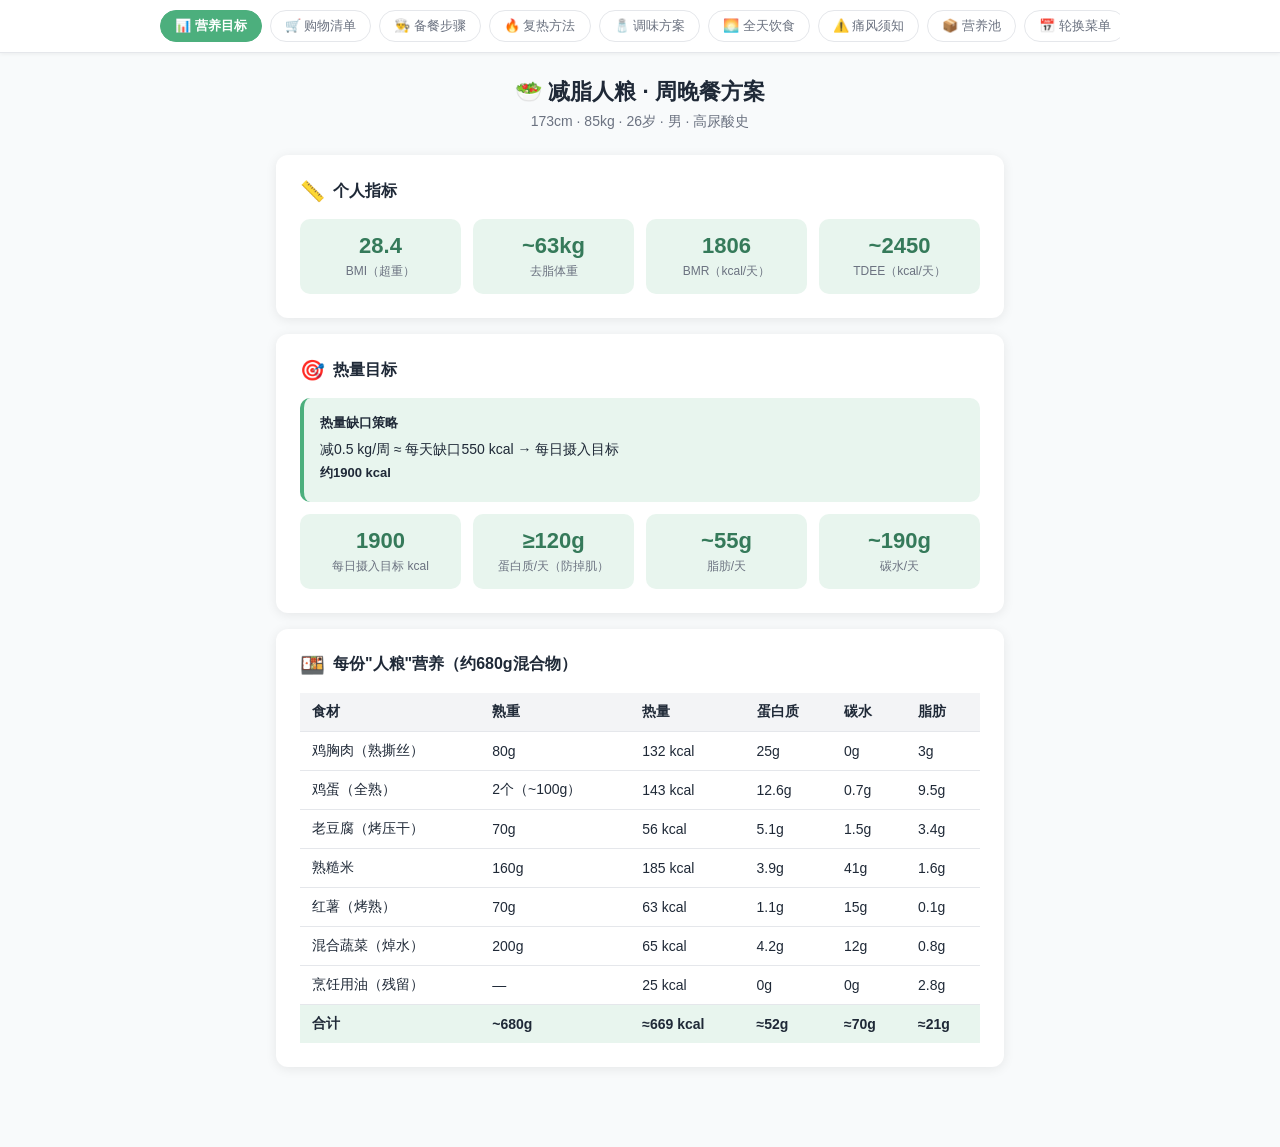
==== index.html @ fa6e4b0d "feat: deploy 营养池 and 轮换菜单 pages to index.html" ====
<!DOCTYPE html>
<html lang="zh-CN">
<head>
<meta charset="UTF-8">
<meta name="viewport" content="width=device-width, initial-scale=1.0">
<title>减脂人粮 · 备餐指南</title>
<style>
  :root {
    --green: #4caf7d;
    --green-light: #e8f5ee;
    --green-dark: #357a5a;
    --orange: #f59e0b;
    --orange-light: #fef3c7;
    --red: #ef4444;
    --red-light: #fee2e2;
    --blue: #3b82f6;
    --blue-light: #eff6ff;
    --gray: #6b7280;
    --gray-light: #f3f4f6;
    --text: #1f2937;
    --text-muted: #6b7280;
    --border: #e5e7eb;
    --white: #ffffff;
    --shadow: 0 2px 12px rgba(0,0,0,0.08);
    --radius: 12px;
  }

  * { box-sizing: border-box; margin: 0; padding: 0; }

  body {
    font-family: -apple-system, BlinkMacSystemFont, "PingFang SC", "Microsoft YaHei", sans-serif;
    background: #f8fafb;
    color: var(--text);
    min-height: 100vh;
  }

  /* ── Top nav ── */
  .top-nav {
    background: var(--white);
    border-bottom: 1px solid var(--border);
    padding: 0 16px;
    position: sticky;
    top: 0;
    z-index: 100;
    box-shadow: 0 1px 4px rgba(0,0,0,0.06);
  }
  .nav-inner {
    max-width: 960px;
    margin: 0 auto;
    display: flex;
    align-items: center;
    gap: 8px;
    overflow-x: auto;
    scrollbar-width: none;
    padding: 10px 0;
  }
  .nav-inner::-webkit-scrollbar { display: none; }
  .nav-btn {
    flex-shrink: 0;
    padding: 6px 14px;
    border-radius: 20px;
    border: 1.5px solid var(--border);
    background: var(--white);
    color: var(--gray);
    font-size: 13px;
    cursor: pointer;
    transition: all .2s;
    white-space: nowrap;
  }
  .nav-btn:hover { border-color: var(--green); color: var(--green-dark); }
  .nav-btn.active {
    background: var(--green);
    border-color: var(--green);
    color: var(--white);
    font-weight: 600;
  }

  /* ── Pages ── */
  .page { display: none; }
  .page.active { display: block; }

  .page-wrap {
    max-width: 760px;
    margin: 24px auto 80px;
    padding: 0 16px;
  }

  /* ── Cards ── */
  .card {
    background: var(--white);
    border-radius: var(--radius);
    box-shadow: var(--shadow);
    padding: 24px;
    margin-bottom: 16px;
  }
  .card-title {
    font-size: 16px;
    font-weight: 700;
    color: var(--text);
    margin-bottom: 16px;
    display: flex;
    align-items: center;
    gap: 8px;
  }
  .card-title .icon { font-size: 20px; }

  /* ── Page header ── */
  .page-header {
    text-align: center;
    margin-bottom: 24px;
  }
  .page-header h1 {
    font-size: 22px;
    font-weight: 800;
    color: var(--text);
    margin-bottom: 6px;
  }
  .page-header p {
    font-size: 14px;
    color: var(--text-muted);
  }

  /* ── Stat grid ── */
  .stat-grid {
    display: grid;
    grid-template-columns: repeat(auto-fill, minmax(150px, 1fr));
    gap: 12px;
  }
  .stat-item {
    background: var(--green-light);
    border-radius: 10px;
    padding: 14px;
    text-align: center;
  }
  .stat-value { font-size: 22px; font-weight: 800; color: var(--green-dark); }
  .stat-label { font-size: 12px; color: var(--text-muted); margin-top: 4px; }

  /* ── Table ── */
  .tbl { width: 100%; border-collapse: collapse; font-size: 14px; }
  .tbl th {
    background: var(--gray-light);
    padding: 10px 12px;
    text-align: left;
    font-weight: 600;
    border-bottom: 1px solid var(--border);
  }
  .tbl td {
    padding: 10px 12px;
    border-bottom: 1px solid var(--border);
  }
  .tbl tr:last-child td { border-bottom: none; }
  .tbl tr:hover td { background: var(--gray-light); }
  .tbl .total td { font-weight: 700; background: var(--green-light); }

  /* ── Alert boxes ── */
  .alert {
    border-radius: 10px;
    padding: 14px 16px;
    font-size: 14px;
    line-height: 1.7;
    margin-bottom: 12px;
  }
  .alert-red { background: var(--red-light); border-left: 4px solid var(--red); }
  .alert-orange { background: var(--orange-light); border-left: 4px solid var(--orange); }
  .alert-green { background: var(--green-light); border-left: 4px solid var(--green); }
  .alert-blue { background: var(--blue-light); border-left: 4px solid var(--blue); }
  .alert strong { display: block; margin-bottom: 4px; font-size: 13px; }

  /* ── Step-by-step ── */
  .step-nav {
    display: flex;
    align-items: center;
    justify-content: space-between;
    margin-bottom: 20px;
    gap: 8px;
  }
  .step-nav-btn {
    padding: 8px 20px;
    border-radius: 8px;
    border: 1.5px solid var(--border);
    background: var(--white);
    color: var(--gray);
    font-size: 14px;
    cursor: pointer;
    transition: all .2s;
  }
  .step-nav-btn:hover:not(:disabled) {
    border-color: var(--green);
    color: var(--green-dark);
  }
  .step-nav-btn:disabled { opacity: 0.35; cursor: not-allowed; }
  .step-counter {
    font-size: 13px;
    color: var(--text-muted);
    white-space: nowrap;
  }

  .step-progress {
    display: flex;
    gap: 6px;
    margin-bottom: 20px;
    flex-wrap: wrap;
  }
  .step-dot {
    flex: 1;
    min-width: 28px;
    height: 6px;
    border-radius: 3px;
    background: var(--border);
    cursor: pointer;
    transition: background .2s;
  }
  .step-dot.done { background: var(--green); }
  .step-dot.current { background: var(--green-dark); }

  .step-panel { display: none; }
  .step-panel.active { display: block; }

  .step-header {
    display: flex;
    align-items: flex-start;
    gap: 14px;
    margin-bottom: 20px;
  }
  .step-number {
    width: 44px;
    height: 44px;
    border-radius: 50%;
    background: var(--green);
    color: var(--white);
    font-size: 20px;
    font-weight: 800;
    display: flex;
    align-items: center;
    justify-content: center;
    flex-shrink: 0;
  }
  .step-title-block h2 { font-size: 19px; font-weight: 800; }
  .step-title-block .step-time {
    font-size: 13px;
    color: var(--text-muted);
    margin-top: 3px;
  }
  .step-time .tag {
    display: inline-block;
    background: var(--orange-light);
    color: #92400e;
    border-radius: 12px;
    padding: 2px 8px;
    font-size: 12px;
    font-weight: 600;
  }

  .checklist { list-style: none; }
  .checklist li {
    display: flex;
    align-items: flex-start;
    gap: 10px;
    padding: 10px 0;
    border-bottom: 1px solid var(--border);
    cursor: pointer;
    font-size: 14px;
    line-height: 1.6;
    transition: opacity .2s;
  }
  .checklist li:last-child { border-bottom: none; }
  .checklist li.checked { opacity: 0.5; }
  .checklist li.checked .check-box { background: var(--green); border-color: var(--green); }
  .checklist li.checked .check-box::after {
    content: '✓';
    color: white;
    font-size: 12px;
    font-weight: 700;
  }
  .check-box {
    width: 22px;
    height: 22px;
    border-radius: 6px;
    border: 2px solid var(--border);
    flex-shrink: 0;
    display: flex;
    align-items: center;
    justify-content: center;
    margin-top: 1px;
    transition: all .2s;
  }
  .step-tip {
    margin-top: 16px;
    font-size: 13px;
  }

  /* ── Seasoning cards ── */
  .seasoning-grid {
    display: grid;
    grid-template-columns: repeat(auto-fill, minmax(280px, 1fr));
    gap: 14px;
  }
  .seasoning-card {
    border-radius: 10px;
    padding: 16px;
    border: 1.5px solid var(--border);
  }
  .seasoning-card h3 {
    font-size: 15px;
    font-weight: 700;
    margin-bottom: 10px;
    display: flex;
    align-items: center;
    gap: 6px;
  }
  .seasoning-card ul { list-style: none; font-size: 13px; line-height: 1.9; }
  .seasoning-card ul li::before { content: '• '; color: var(--green); font-weight: 700; }

  /* ── Meal timeline ── */
  .meal-timeline { display: flex; flex-direction: column; gap: 12px; }
  .meal-item {
    display: flex;
    gap: 14px;
    align-items: flex-start;
  }
  .meal-time {
    width: 60px;
    font-size: 13px;
    font-weight: 700;
    color: var(--text-muted);
    flex-shrink: 0;
    padding-top: 3px;
  }
  .meal-body {
    flex: 1;
    background: var(--gray-light);
    border-radius: 10px;
    padding: 12px 14px;
    font-size: 14px;
    line-height: 1.7;
  }
  .meal-body strong { display: block; margin-bottom: 4px; font-size: 14px; }
  .meal-kcal {
    display: inline-block;
    background: var(--green-light);
    color: var(--green-dark);
    border-radius: 12px;
    padding: 1px 8px;
    font-size: 12px;
    font-weight: 700;
    margin-left: 6px;
  }

  /* ── Tag pill ── */
  .pill {
    display: inline-block;
    padding: 2px 9px;
    border-radius: 12px;
    font-size: 12px;
    font-weight: 600;
  }
  .pill-red { background: var(--red-light); color: #991b1b; }
  .pill-green { background: var(--green-light); color: var(--green-dark); }
  .pill-orange { background: var(--orange-light); color: #92400e; }

  /* ── Gout warnings ── */
  .gout-list { list-style: none; }
  .gout-list li {
    padding: 10px 0;
    border-bottom: 1px solid var(--border);
    font-size: 14px;
    line-height: 1.7;
    display: flex;
    gap: 10px;
  }
  .gout-list li:last-child { border-bottom: none; }
  .gout-num {
    width: 24px;
    height: 24px;
    background: var(--orange);
    color: white;
    border-radius: 50%;
    display: flex;
    align-items: center;
    justify-content: center;
    font-size: 12px;
    font-weight: 700;
    flex-shrink: 0;
    margin-top: 1px;
  }

  /* ── Shopping list ── */
  .shop-grid {
    display: grid;
    grid-template-columns: repeat(auto-fill, minmax(240px, 1fr));
    gap: 10px;
  }
  .shop-item {
    display: flex;
    align-items: center;
    gap: 10px;
    padding: 10px 12px;
    background: var(--gray-light);
    border-radius: 8px;
    font-size: 14px;
    cursor: pointer;
    transition: opacity .2s;
  }
  .shop-item.got { opacity: 0.45; }
  .shop-item.got .shop-check { background: var(--green); border-color: var(--green); color: white; }
  .shop-check {
    width: 22px;
    height: 22px;
    border-radius: 6px;
    border: 2px solid var(--border);
    flex-shrink: 0;
    display: flex;
    align-items: center;
    justify-content: center;
    font-size: 12px;
    background: white;
    transition: all .2s;
  }
  .shop-item-info { flex: 1; }
  .shop-item-name { font-weight: 600; }
  .shop-item-detail { font-size: 12px; color: var(--text-muted); margin-top: 1px; }
  .shop-item-price { font-size: 12px; color: var(--green-dark); font-weight: 600; }

  /* ── Pool / Week tabs ── */
  .pool-tabs, .week-tabs {
    display: flex;
    gap: 8px;
    flex-wrap: wrap;
    margin-bottom: 16px;
  }
  .pool-tab {
    padding: 6px 16px;
    border-radius: 20px;
    border: 1.5px solid var(--border);
    background: var(--white);
    color: var(--gray);
    font-size: 13px;
    cursor: pointer;
    transition: all .2s;
  }
  .pool-tab:hover { border-color: var(--green); color: var(--green-dark); }
  .pool-tab.active {
    background: var(--green);
    border-color: var(--green);
    color: var(--white);
    font-weight: 600;
  }
  .week-tab {
    flex: 1;
    min-width: 70px;
    text-align: center;
    padding: 8px 12px;
    border-radius: 10px;
    border: 1.5px solid var(--border);
    background: var(--white);
    color: var(--gray);
    font-size: 13px;
    cursor: pointer;
    transition: all .2s;
  }
  .week-tab:hover { border-color: var(--green); color: var(--green-dark); }
  .week-tab.active {
    background: var(--green);
    border-color: var(--green);
    color: var(--white);
    font-weight: 600;
  }
  .pool-panel, .week-panel { display: none; }
  .pool-panel.active, .week-panel.active { display: block; }

  /* ── Ingredient card ── */
  .ingr-grid {
    display: grid;
    grid-template-columns: repeat(auto-fill, minmax(260px, 1fr));
    gap: 14px;
  }
  .ingr-card {
    border-radius: 10px;
    padding: 16px;
    border: 1.5px solid var(--border);
    background: var(--white);
  }
  .ingr-card h3 {
    font-size: 14px;
    font-weight: 700;
    margin-bottom: 6px;
    display: flex;
    align-items: center;
    justify-content: space-between;
    gap: 6px;
  }
  .ingr-meta {
    font-size: 12px;
    color: var(--text-muted);
    margin-bottom: 8px;
  }
  .ingr-method {
    font-size: 13px;
    color: var(--text);
    line-height: 1.75;
  }
  .ingr-method strong {
    display: block;
    margin-bottom: 3px;
    color: var(--green-dark);
    font-size: 12px;
    font-weight: 700;
  }

  /* ── Purine badge ── */
  .purine-badge {
    display: inline-block;
    padding: 1px 7px;
    border-radius: 10px;
    font-size: 11px;
    font-weight: 600;
    white-space: nowrap;
  }
  .purine-low  { background: var(--green-light);  color: var(--green-dark); }
  .purine-mid  { background: var(--orange-light); color: #92400e; }
  .purine-high { background: var(--red-light);    color: #991b1b; }

  @media (max-width: 600px) and (orientation: portrait) {
    .top-nav { padding: 0 10px; }
    .nav-inner { gap: 6px; padding: 8px 0; }
    .nav-btn { padding: 6px 10px; font-size: 12px; }

    .page-wrap { margin: 16px auto 64px; padding: 0 12px; }
    .page-header h1 { font-size: 18px; }
    .page-header p { font-size: 13px; }
    .card { padding: 16px; }
    .card-title { margin-bottom: 12px; }

    .stat-grid { grid-template-columns: repeat(2, minmax(0, 1fr)); }

    .tbl { font-size: 13px; }
    .tbl th, .tbl td { padding: 8px 8px; }

    .step-nav { flex-wrap: wrap; justify-content: center; }
    .step-counter { width: 100%; text-align: center; order: -1; }
    .step-nav-btn { flex: 1 1 calc(50% - 8px); padding: 8px 10px; text-align: center; }
    .step-header { flex-direction: column; gap: 10px; margin-bottom: 14px; }
    .step-number { width: 36px; height: 36px; font-size: 16px; }
    .step-title-block h2 { font-size: 17px; }

    .seasoning-grid,
    .shop-grid,
    .ingr-grid { grid-template-columns: 1fr; }
    .pool-tab { padding: 5px 10px; font-size: 12px; }
    .meal-item { flex-direction: column; gap: 6px; }
    .meal-time { width: auto; padding-top: 0; }
  }
</style>
</head>
<body>

<!-- ── Navigation ── -->
<nav class="top-nav">
  <div class="nav-inner">
    <button class="nav-btn active" onclick="showPage('overview')">📊 营养目标</button>
    <button class="nav-btn" onclick="showPage('shopping')">🛒 购物清单</button>
    <button class="nav-btn" onclick="showPage('prep')">👨‍🍳 备餐步骤</button>
    <button class="nav-btn" onclick="showPage('reheat')">🔥 复热方法</button>
    <button class="nav-btn" onclick="showPage('seasoning')">🧂 调味方案</button>
    <button class="nav-btn" onclick="showPage('diet')">🌅 全天饮食</button>
    <button class="nav-btn" onclick="showPage('gout')">⚠️ 痛风须知</button>
    <button class="nav-btn" onclick="showPage('pools')">📦 营养池</button>
    <button class="nav-btn" onclick="showPage('rotation')">📅 轮换菜单</button>
  </div>
</nav>

<!-- ══════════════════════════════════════════ -->
<!-- PAGE: overview                             -->
<!-- ══════════════════════════════════════════ -->
<div id="page-overview" class="page active">
  <div class="page-wrap">
    <div class="page-header">
      <h1>🥗 减脂人粮 · 周晚餐方案</h1>
      <p>173cm · 85kg · 26岁 · 男 · 高尿酸史</p>
    </div>

    <div class="card">
      <div class="card-title"><span class="icon">📏</span>个人指标</div>
      <div class="stat-grid">
        <div class="stat-item">
          <div class="stat-value">28.4</div>
          <div class="stat-label">BMI（超重）</div>
        </div>
        <div class="stat-item">
          <div class="stat-value">~63kg</div>
          <div class="stat-label">去脂体重</div>
        </div>
        <div class="stat-item">
          <div class="stat-value">1806</div>
          <div class="stat-label">BMR（kcal/天）</div>
        </div>
        <div class="stat-item">
          <div class="stat-value">~2450</div>
          <div class="stat-label">TDEE（kcal/天）</div>
        </div>
      </div>
    </div>

    <div class="card">
      <div class="card-title"><span class="icon">🎯</span>热量目标</div>
      <div class="alert alert-green">
        <strong>热量缺口策略</strong>
        减0.5 kg/周 ≈ 每天缺口550 kcal → 每日摄入目标 <strong>约1900 kcal</strong>
      </div>
      <div class="stat-grid">
        <div class="stat-item">
          <div class="stat-value">1900</div>
          <div class="stat-label">每日摄入目标 kcal</div>
        </div>
        <div class="stat-item">
          <div class="stat-value">≥120g</div>
          <div class="stat-label">蛋白质/天（防掉肌）</div>
        </div>
        <div class="stat-item">
          <div class="stat-value">~55g</div>
          <div class="stat-label">脂肪/天</div>
        </div>
        <div class="stat-item">
          <div class="stat-value">~190g</div>
          <div class="stat-label">碳水/天</div>
        </div>
      </div>
    </div>

    <div class="card">
      <div class="card-title"><span class="icon">🍱</span>每份"人粮"营养（约680g混合物）</div>
      <table class="tbl">
        <thead>
          <tr><th>食材</th><th>熟重</th><th>热量</th><th>蛋白质</th><th>碳水</th><th>脂肪</th></tr>
        </thead>
        <tbody>
          <tr><td>鸡胸肉（熟撕丝）</td><td>80g</td><td>132 kcal</td><td>25g</td><td>0g</td><td>3g</td></tr>
          <tr><td>鸡蛋（全熟）</td><td>2个（~100g）</td><td>143 kcal</td><td>12.6g</td><td>0.7g</td><td>9.5g</td></tr>
          <tr><td>老豆腐（烤压干）</td><td>70g</td><td>56 kcal</td><td>5.1g</td><td>1.5g</td><td>3.4g</td></tr>
          <tr><td>熟糙米</td><td>160g</td><td>185 kcal</td><td>3.9g</td><td>41g</td><td>1.6g</td></tr>
          <tr><td>红薯（烤熟）</td><td>70g</td><td>63 kcal</td><td>1.1g</td><td>15g</td><td>0.1g</td></tr>
          <tr><td>混合蔬菜（焯水）</td><td>200g</td><td>65 kcal</td><td>4.2g</td><td>12g</td><td>0.8g</td></tr>
          <tr><td>烹饪用油（残留）</td><td>—</td><td>25 kcal</td><td>0g</td><td>0g</td><td>2.8g</td></tr>
          <tr class="total"><td>合计</td><td>~680g</td><td>≈669 kcal</td><td>≈52g</td><td>≈70g</td><td>≈21g</td></tr>
        </tbody>
      </table>
    </div>
  </div>
</div>

<!-- ══════════════════════════════════════════ -->
<!-- PAGE: shopping                            -->
<!-- ══════════════════════════════════════════ -->
<div id="page-shopping" class="page">
  <div class="page-wrap">
    <div class="page-header">
      <h1>🛒 购物清单</h1>
      <p>5天用量 · 点击勾选已购买的食材</p>
    </div>

    <div class="card">
      <div class="card-title"><span class="icon">🥩</span>蛋白质来源</div>
      <div class="shop-grid">
        <div class="shop-item" onclick="toggleShop(this)">
          <div class="shop-check">✓</div>
          <div class="shop-item-info">
            <div class="shop-item-name">鸡胸肉（去皮去骨）</div>
            <div class="shop-item-detail">400g 生重</div>
          </div>
          <div class="shop-item-price">¥8-12</div>
        </div>
        <div class="shop-item" onclick="toggleShop(this)">
          <div class="shop-check">✓</div>
          <div class="shop-item-info">
            <div class="shop-item-name">鸡蛋</div>
            <div class="shop-item-detail">10个</div>
          </div>
          <div class="shop-item-price">¥6-8</div>
        </div>
        <div class="shop-item" onclick="toggleShop(this)">
          <div class="shop-check">✓</div>
          <div class="shop-item-info">
            <div class="shop-item-name">老豆腐 / 北豆腐</div>
            <div class="shop-item-detail">350g</div>
          </div>
          <div class="shop-item-price">¥3-5</div>
        </div>
      </div>
    </div>

    <div class="card">
      <div class="card-title"><span class="icon">🌾</span>主食</div>
      <div class="shop-grid">
        <div class="shop-item" onclick="toggleShop(this)">
          <div class="shop-check">✓</div>
          <div class="shop-item-info">
            <div class="shop-item-name">糙米</div>
            <div class="shop-item-detail">500g（余下备下次）</div>
          </div>
          <div class="shop-item-price">¥5-8</div>
        </div>
        <div class="shop-item" onclick="toggleShop(this)">
          <div class="shop-check">✓</div>
          <div class="shop-item-info">
            <div class="shop-item-name">红薯</div>
            <div class="shop-item-detail">400g</div>
          </div>
          <div class="shop-item-price">¥3-5</div>
        </div>
      </div>
    </div>

    <div class="card">
      <div class="card-title"><span class="icon">🥦</span>蔬菜</div>
      <div class="shop-grid">
        <div class="shop-item" onclick="toggleShop(this)">
          <div class="shop-check">✓</div>
          <div class="shop-item-info">
            <div class="shop-item-name">西兰花</div>
            <div class="shop-item-detail">400g</div>
          </div>
          <div class="shop-item-price">¥4-6</div>
        </div>
        <div class="shop-item" onclick="toggleShop(this)">
          <div class="shop-check">✓</div>
          <div class="shop-item-info">
            <div class="shop-item-name">胡萝卜</div>
            <div class="shop-item-detail">180g</div>
          </div>
          <div class="shop-item-price">¥2-3</div>
        </div>
        <div class="shop-item" onclick="toggleShop(this)">
          <div class="shop-check">✓</div>
          <div class="shop-item-info">
            <div class="shop-item-name">红/黄彩椒</div>
            <div class="shop-item-detail">200g（富含维C，有益降尿酸）</div>
          </div>
          <div class="shop-item-price">¥4-6</div>
        </div>
        <div class="shop-item" onclick="toggleShop(this)">
          <div class="shop-check">✓</div>
          <div class="shop-item-info">
            <div class="shop-item-name">西葫芦</div>
            <div class="shop-item-detail">200g</div>
          </div>
          <div class="shop-item-price">¥2-3</div>
        </div>
        <div class="shop-item" onclick="toggleShop(this)">
          <div class="shop-check">✓</div>
          <div class="shop-item-info">
            <div class="shop-item-name">菠菜 / 羽衣甘蓝</div>
            <div class="shop-item-detail">150g</div>
          </div>
          <div class="shop-item-price">¥2-3</div>
        </div>
      </div>
    </div>

    <div class="card">
      <div class="card-title"><span class="icon">🫒</span>辅料</div>
      <div class="shop-grid">
        <div class="shop-item" onclick="toggleShop(this)">
          <div class="shop-check">✓</div>
          <div class="shop-item-info">
            <div class="shop-item-name">橄榄油</div>
            <div class="shop-item-detail">少量（约20ml用于处理鸡胸/豆腐）</div>
          </div>
          <div class="shop-item-price">已有即可</div>
        </div>
        <div class="shop-item" onclick="toggleShop(this)">
          <div class="shop-check">✓</div>
          <div class="shop-item-info">
            <div class="shop-item-name">大蒜</div>
            <div class="shop-item-detail">5瓣</div>
          </div>
          <div class="shop-item-price">¥1</div>
        </div>
        <div class="shop-item" onclick="toggleShop(this)">
          <div class="shop-check">✓</div>
          <div class="shop-item-info">
            <div class="shop-item-name">黑胡椒</div>
            <div class="shop-item-detail">适量（腌鸡胸用）</div>
          </div>
          <div class="shop-item-price">已有即可</div>
        </div>
      </div>
    </div>

    <div class="alert alert-orange" style="margin-top:0">
      <strong>⚠️ 痛风禁忌食材 — 请勿购买</strong>
      动物内脏 · 带壳海鲜（虾/蛤/牡蛎）· 沙丁鱼 · 鲭鱼 · 啤酒 · 含高果糖饮料
    </div>

    <div class="alert alert-blue">
      <strong>💡 总采购费用参考</strong>
      约 ¥40–60，可供5天晚餐（每餐约¥8–12）
    </div>
  </div>
</div>

<!-- ══════════════════════════════════════════ -->
<!-- PAGE: prep (step-by-step)                 -->
<!-- ══════════════════════════════════════════ -->
<div id="page-prep" class="page">
  <div class="page-wrap">
    <div class="page-header">
      <h1>👨‍🍳 备餐步骤</h1>
      <p>建议周日下午进行 · 总计约90分钟</p>
    </div>

    <!-- Step progress dots -->
    <div class="step-progress" id="stepDots"></div>

    <!-- Step navigation -->
    <div class="step-nav">
      <button class="step-nav-btn" id="btnPrev" onclick="changeStep(-1)" disabled>← 上一步</button>
      <span class="step-counter" id="stepCounter">第 1 步 / 共 6 步</span>
      <button class="step-nav-btn" id="btnNext" onclick="changeStep(1)">下一步 →</button>
    </div>

    <!-- Step 1: Rice -->
    <div class="step-panel active" id="step-1">
      <div class="card">
        <div class="step-header">
          <div class="step-number">1</div>
          <div class="step-title-block">
            <h2>煮糙米</h2>
            <div class="step-time">
              <span class="tag">⏱ 主动操作20分钟 + 被动等待40分钟</span>
            </div>
          </div>
        </div>
        <ul class="checklist" id="chk-1">
          <li onclick="toggleCheck(this)"><div class="check-box"></div><span>称出 <strong>320g 糙米</strong>，充分淘洗2-3遍至水变清</span></li>
          <li onclick="toggleCheck(this)"><div class="check-box"></div><span>按 <strong>1:1.5 比例</strong> 加水（糙米320g → 加水480ml）</span></li>
          <li onclick="toggleCheck(this)"><div class="check-box"></div><span>用电饭锅或普通锅煮熟（电饭锅选"糙米"档，或大火烧开转小火焖40分钟）</span></li>
          <li onclick="toggleCheck(this)"><div class="check-box"></div><span>煮好后<strong>摊开在烤盘或大盘上晾凉</strong>（防结块，加速冷却）— 同时进行后续步骤</span></li>
        </ul>
        <div class="alert alert-blue step-tip">
          <strong>💡 小贴士</strong>
          糙米煮好后会膨胀约2.5倍，320g干重 ≈ 800g熟重，正好5份每份160g。晾凉时可用风扇辅助。
        </div>
      </div>
    </div>

    <!-- Step 2: Chicken -->
    <div class="step-panel" id="step-2">
      <div class="card">
        <div class="step-header">
          <div class="step-number">2</div>
          <div class="step-title-block">
            <h2>处理鸡胸肉</h2>
            <div class="step-time">
              <span class="tag">⏱ 约25分钟</span>
            </div>
          </div>
        </div>
        <ul class="checklist" id="chk-2">
          <li onclick="toggleCheck(this)"><div class="check-box"></div><span>鸡胸肉400g均匀涂抹少量<strong>橄榄油、蒜末、黑胡椒</strong>（不加盐，后续调味时控钠）</span></li>
          <li onclick="toggleCheck(this)"><div class="check-box"></div><span>腌制5分钟等待入味</span></li>
          <li onclick="toggleCheck(this)"><div class="check-box"></div><span>放入<strong>空气炸锅</strong>，180°C 烤 <strong>18-20分钟</strong>（中途翻面一次）</span></li>
          <li onclick="toggleCheck(this)"><div class="check-box"></div><span>取出，用竹签刺入最厚处确认无粉红色，确认熟透</span></li>
          <li onclick="toggleCheck(this)"><div class="check-box"></div><span>冷却至不烫手后，<strong>用手顺纤维方向撕成细丝</strong>（勿切，撕丝冻后口感更佳）</span></li>
        </ul>
        <div class="alert alert-orange step-tip">
          <strong>⚠️ 痛风提示</strong>
          鸡肉属中嘌呤食物，每份80g（熟重）在安全范围内，无需完全避免。若近期关节不适，可将此份量减至50g，豆腐增至100g。
        </div>
      </div>
    </div>

    <!-- Step 3: Tofu -->
    <div class="step-panel" id="step-3">
      <div class="card">
        <div class="step-header">
          <div class="step-number">3</div>
          <div class="step-title-block">
            <h2>处理老豆腐</h2>
            <div class="step-time">
              <span class="tag">⏱ 约10分钟（含压水）</span>
            </div>
          </div>
        </div>
        <ul class="checklist" id="chk-3">
          <li onclick="toggleCheck(this)"><div class="check-box"></div><span>老豆腐350g切成约 <strong>1.5cm 小块</strong></span></li>
          <li onclick="toggleCheck(this)"><div class="check-box"></div><span>用<strong>厨房纸巾</strong>包裹后放在砧板上，上方压一个重物（碗/锅）静置 <strong>10分钟</strong> 排出多余水分</span></li>
          <li onclick="toggleCheck(this)"><div class="check-box"></div><span>豆腐擦干表面，放入空气炸锅 <strong>200°C 烤10-12分钟</strong> 至表面微金黄（不需加任何调味料）</span></li>
          <li onclick="toggleCheck(this)"><div class="check-box"></div><span>取出冷却备用（烤制后质地更紧实，冷冻复热后不会变软烂）</span></li>
        </ul>
        <div class="alert alert-green step-tip">
          <strong>✅ 为什么选老豆腐？</strong>
          北豆腐/老豆腐嘌呤含量低于嫩豆腐和豆浆，且低脂乳蛋白有助于促进尿酸排泄。是痛风患者优质蛋白质来源。
        </div>
      </div>
    </div>

    <!-- Step 4: Eggs -->
    <div class="step-panel" id="step-4">
      <div class="card">
        <div class="step-header">
          <div class="step-number">4</div>
          <div class="step-title-block">
            <h2>煮鸡蛋</h2>
            <div class="step-time">
              <span class="tag">⏱ 约15分钟</span>
            </div>
          </div>
        </div>
        <ul class="checklist" id="chk-4">
          <li onclick="toggleCheck(this)"><div class="check-box"></div><span><strong>冷水</strong>放入10个鸡蛋，开火</span></li>
          <li onclick="toggleCheck(this)"><div class="check-box"></div><span>水沸腾后继续计时 <strong>10分钟</strong>（全熟蛋，混合后不会变质）</span></li>
          <li onclick="toggleCheck(this)"><div class="check-box"></div><span>捞出立即放入<strong>冰水</strong>浸泡5分钟（好剥壳）</span></li>
          <li onclick="toggleCheck(this)"><div class="check-box"></div><span>全部剥壳，每个切成<strong>4瓣</strong>备用</span></li>
        </ul>
        <div class="alert alert-blue step-tip">
          <strong>💡 蛋黄处理提示</strong>
          全蛋冷冻后蛋白质地会变橡皮。若介意，可将蛋黄单独放一个容器（复热后加），蛋白切碎混入。或全部打散炒成蛋碎（口感最均匀）。
        </div>
      </div>
    </div>

    <!-- Step 5: Vegetables -->
    <div class="step-panel" id="step-5">
      <div class="card">
        <div class="step-header">
          <div class="step-number">5</div>
          <div class="step-title-block">
            <h2>蔬菜焯水</h2>
            <div class="step-time">
              <span class="tag">⏱ 约15分钟</span>
            </div>
          </div>
        </div>
        <ul class="checklist" id="chk-5">
          <li onclick="toggleCheck(this)"><div class="check-box"></div><span>烧一大锅水至沸腾，<strong>不加盐</strong></span></li>
          <li onclick="toggleCheck(this)"><div class="check-box"></div><span><strong>胡萝卜</strong>（切小丁，180g）先下锅，焯 <strong>3分钟</strong>，捞出放冰水</span></li>
          <li onclick="toggleCheck(this)"><div class="check-box"></div><span><strong>西兰花</strong>（切小朵，400g）焯 <strong>2分钟</strong>，捞出放冰水</span></li>
          <li onclick="toggleCheck(this)"><div class="check-box"></div><span><strong>西葫芦</strong>（切半圆片，200g）焯 <strong>1.5分钟</strong>，捞出放冰水</span></li>
          <li onclick="toggleCheck(this)"><div class="check-box"></div><span><strong>彩椒</strong>（切小块，200g）焯 <strong>1分钟</strong>（保留维C），捞出放冰水</span></li>
          <li onclick="toggleCheck(this)"><div class="check-box"></div><span><strong>菠菜/甘蓝</strong>（150g）最后放，焯 <strong>30秒</strong>即可，捞出放冰水</span></li>
          <li onclick="toggleCheck(this)"><div class="check-box"></div><span>所有蔬菜从冰水捞出，<strong>充分甩干/沥干水分</strong>（这一步非常关键！水分越少，冷冻质量越好）</span></li>
        </ul>
        <div class="alert alert-orange step-tip">
          <strong>⚠️ 注意焯水顺序</strong>
          按耐热性从高到低依次入锅，可用同一锅水无需换水。焯水保留更多营养，比炒制更适合混合冷冻。
        </div>
      </div>
    </div>

    <!-- Step 6: Sweet potato + Mix + Pack -->
    <div class="step-panel" id="step-6">
      <div class="card">
        <div class="step-header">
          <div class="step-number">6</div>
          <div class="step-title-block">
            <h2>红薯 → 混合 → 分装</h2>
            <div class="step-time">
              <span class="tag">⏱ 约30分钟</span>
            </div>
          </div>
        </div>
        <ul class="checklist" id="chk-6">
          <li onclick="toggleCheck(this)"><div class="check-box"></div><span>红薯350g去皮切约 <strong>2cm 小块</strong>，空气炸锅 <strong>200°C 烤20-22分钟</strong>至熟软表面微干，冷却备用</span></li>
          <li onclick="toggleCheck(this)"><div class="check-box"></div><span>确认所有食材均已<strong>冷却至室温</strong>再混合（热食材会导致结露和细菌滋生）</span></li>
          <li onclick="toggleCheck(this)"><div class="check-box"></div><span>大盆中放入糙米 + 蔬菜 + 红薯，<strong>轻轻翻拌</strong>均匀</span></li>
          <li onclick="toggleCheck(this)"><div class="check-box"></div><span>加入鸡肉丝和豆腐块，继续轻拌（勿压碎豆腐）</span></li>
          <li onclick="toggleCheck(this)"><div class="check-box"></div><span>加入切好的鸡蛋（全蛋或仅蛋白，蛋黄可单独封装）</span></li>
          <li onclick="toggleCheck(this)"><div class="check-box"></div><span>称重分为 <strong>5等份（每份约680g）</strong>，装入密封容器或冷冻袋（排尽空气）</span></li>
          <li onclick="toggleCheck(this)"><div class="check-box"></div><span>贴标签注明日期：<strong>前3份冷藏</strong>（3天内食用），<strong>后2份冷冻</strong></span></li>
        </ul>
        <div class="alert alert-green step-tip">
          <strong>🎉 备餐完成！</strong>
          储存时限：冷藏保鲜 3天，冷冻最佳赏味期 2周（最长4周）。记得提前一晚将冷冻份转移到冷藏解冻。
        </div>
      </div>
    </div>

    <!-- Bottom step nav repeat -->
    <div class="step-nav" style="margin-top:0">
      <button class="step-nav-btn" id="btnPrev2" onclick="changeStep(-1)" disabled>← 上一步</button>
      <span class="step-counter" id="stepCounter2">第 1 步 / 共 6 步</span>
      <button class="step-nav-btn" id="btnNext2" onclick="changeStep(1)">下一步 →</button>
    </div>
  </div>
</div>

<!-- ══════════════════════════════════════════ -->
<!-- PAGE: reheat                              -->
<!-- ══════════════════════════════════════════ -->
<div id="page-reheat" class="page">
  <div class="page-wrap">
    <div class="page-header">
      <h1>🔥 复热方法</h1>
      <p>每天只需5分钟，取出即可</p>
    </div>

    <div class="card">
      <div class="card-title"><span class="icon">📦</span>取出前准备</div>
      <ul class="checklist">
        <li onclick="toggleCheck(this)"><div class="check-box"></div><span>若为<strong>冷冻份</strong>：提前一天晚上从冷冻转移至冷藏，自然解冻过夜</span></li>
        <li onclick="toggleCheck(this)"><div class="check-box"></div><span>紧急情况：用微波炉解冻档（先1-2分钟解冻，再正常加热）</span></li>
      </ul>
    </div>

    <div class="card">
      <div class="card-title"><span class="icon">📡</span>方法A：微波炉（推荐 · 5分钟）</div>
      <ul class="checklist">
        <li onclick="toggleCheck(this)"><div class="check-box"></div><span>取出约680g混合物放入微波炉容器</span></li>
        <li onclick="toggleCheck(this)"><div class="check-box"></div><span>加入 <strong>2-3汤匙水（约30ml）</strong>，加盖或蒙上保鲜膜（防干燥）</span></li>
        <li onclick="toggleCheck(this)"><div class="check-box"></div><span>高火加热 <strong>3分钟</strong>，取出翻动一次</span></li>
        <li onclick="toggleCheck(this)"><div class="check-box"></div><span>再高火 <strong>1分钟</strong>，确保中心热透</span></li>
        <li onclick="toggleCheck(this)"><div class="check-box"></div><span>静置1分钟后加入调味料（见"调味方案"页）</span></li>
      </ul>
    </div>

    <div class="card">
      <div class="card-title"><span class="icon">💨</span>方法B：空气炸锅（质感更好 · 10分钟）</div>
      <ul class="checklist">
        <li onclick="toggleCheck(this)"><div class="check-box"></div><span>解冻后均匀铺在炸篮中（不要堆叠太厚）</span></li>
        <li onclick="toggleCheck(this)"><div class="check-box"></div><span><strong>160°C</strong> 加热 <strong>8-10分钟</strong>，中途翻动一次</span></li>
        <li onclick="toggleCheck(this)"><div class="check-box"></div><span>取出装碗，加入调味料</span></li>
      </ul>
      <div class="alert alert-orange" style="margin-top:16px">
        <strong>⚠️ 注意</strong>
        空气炸锅复热蔬菜会略微变软、鸡胸肉口感偏干，建议在调味时多加1茶匙醋或柠檬汁提升湿润感。
      </div>
    </div>
  </div>
</div>

<!-- ══════════════════════════════════════════ -->
<!-- PAGE: seasoning                           -->
<!-- ══════════════════════════════════════════ -->
<div id="page-seasoning" class="page">
  <div class="page-wrap">
    <div class="page-header">
      <h1>🧂 调味方案</h1>
      <p>五天轮换 · 低钠低嘌呤 · 每次复热后加入</p>
    </div>

    <div class="alert alert-green" style="margin-bottom:16px">
      <strong>✅ 调味原则</strong>
      原料不预先调味，每次食用时现加，既能控钠（保护肾功能、降低尿酸排泄障碍），又能让5天不单调。
    </div>

    <div class="seasoning-grid">
      <div class="seasoning-card">
        <h3>🇯🇵 周一：日式风味</h3>
        <ul>
          <li>低盐酱油 10ml</li>
          <li>米醋 5ml</li>
          <li>芥末少量（可选）</li>
          <li>白芝麻少量（可选，撒面）</li>
        </ul>
      </div>
      <div class="seasoning-card">
        <h3>🇨🇳 周二：中式清爽</h3>
        <ul>
          <li>生抽 8ml</li>
          <li>香醋 5ml</li>
          <li>现磨黑胡椒适量</li>
          <li>小葱花少量</li>
          <li>香油 3ml（提香，可选）</li>
        </ul>
      </div>
      <div class="seasoning-card">
        <h3>🇮🇹 周三：西式草本</h3>
        <ul>
          <li>柠檬汁 半个</li>
          <li>橄榄油 5ml</li>
          <li>海盐少量</li>
          <li>混合香草（百里香/罗勒粉）</li>
          <li>帕尔马干酪少量（可选）</li>
        </ul>
      </div>
      <div class="seasoning-card">
        <h3>🇰🇷 周四：韩式辣味</h3>
        <ul>
          <li>韩式辣椒粉少量</li>
          <li>生抽适量</li>
          <li>蒜粉少量</li>
          <li>芝麻适量</li>
          <li>⚠️ 痛风稳定期再使用</li>
        </ul>
      </div>
      <div class="seasoning-card">
        <h3>🥜 周五：麻酱风味</h3>
        <ul>
          <li>芝麻酱 15g（热水稀释）</li>
          <li>生抽 8ml</li>
          <li>醋 5ml</li>
          <li>⚠️ 芝麻酱含脂较高，当天其他餐减少用油</li>
        </ul>
      </div>
    </div>

    <div class="card" style="margin-top:16px">
      <div class="card-title"><span class="icon">🚫</span>调味禁区</div>
      <div class="alert alert-red">
        <strong>以下调味料请避免使用：</strong>
        蚝油（高嘌呤）· 大量海鲜酱 · 含酒精调味料（绍兴酒/料酒/红酒）· 高盐豆瓣酱（限量）· 含高果糖成分的调味品
      </div>
    </div>
  </div>
</div>

<!-- ══════════════════════════════════════════ -->
<!-- PAGE: diet                                -->
<!-- ══════════════════════════════════════════ -->
<div id="page-diet" class="page">
  <div class="page-wrap">
    <div class="page-header">
      <h1>🌅 全天饮食框架</h1>
      <p>目标：约1900 kcal / 天 · 蛋白质 ≥120g</p>
    </div>

    <div class="card">
      <div class="card-title"><span class="icon">⏰</span>一天饮食时间线</div>
      <div class="meal-timeline">
        <div class="meal-item">
          <div class="meal-time">早餐<br>7-8时</div>
          <div class="meal-body">
            <strong>燕麦碗 + 牛奶 + 水果 <span class="meal-kcal">≈380 kcal</span></strong>
            燕麦50g（干）用无糖豆浆或水泡，搭配1个香蕉或苹果，1杯脱脂/低脂牛奶200ml<br>
            <span class="pill pill-green">蛋白质≈18g</span>
          </div>
        </div>
        <div class="meal-item">
          <div class="meal-time">午餐<br>12时</div>
          <div class="meal-body">
            <strong>杂粮饭 + 蔬菜 + 蛋白质 <span class="meal-kcal">≈530 kcal</span></strong>
            杂粮饭/白米饭150g + 炒蔬菜 + 豆腐/鸡肉/清蒸鱼<br>
            优先选：清蒸鱼、白斩鸡、炒豆腐、水煮肉片（避免动物内脏、浓海鲜汤）<br>
            <span class="pill pill-green">蛋白质≈28g</span>
          </div>
        </div>
        <div class="meal-item">
          <div class="meal-time">加餐<br>15-16时</div>
          <div class="meal-body">
            <strong>低脂希腊酸奶 + 少量浆果 <span class="meal-kcal">≈180 kcal</span>（可选）</strong>
            低脂希腊酸奶150g + 蓝莓/樱桃30g<br>
            <span class="pill pill-green">蛋白质≈12g</span>
            <span class="pill pill-orange" style="margin-left:4px">低脂乳制品促尿酸排泄</span>
          </div>
        </div>
        <div class="meal-item">
          <div class="meal-time">晚餐<br>18-20时</div>
          <div class="meal-body">
            <strong>人粮（680g混合物 + 调味） <span class="meal-kcal">≈670 kcal</span></strong>
            称取一份冷藏/解冻混合物，微波复热后按当日调味方案调味<br>
            <span class="pill pill-green">蛋白质≈52g</span>
          </div>
        </div>
      </div>
    </div>

    <div class="card">
      <div class="card-title"><span class="icon">📊</span>全天营养汇总</div>
      <table class="tbl">
        <thead>
          <tr><th>餐次</th><th>热量</th><th>蛋白质</th></tr>
        </thead>
        <tbody>
          <tr><td>早餐</td><td>~380 kcal</td><td>~18g</td></tr>
          <tr><td>午餐</td><td>~530 kcal</td><td>~28g</td></tr>
          <tr><td>加餐</td><td>~180 kcal</td><td>~12g</td></tr>
          <tr><td>晚餐（人粮）</td><td>~670 kcal</td><td>~52g</td></tr>
          <tr class="total"><td>合计</td><td>≈1760 kcal</td><td>≈110g</td></tr>
        </tbody>
      </table>
      <div class="alert alert-blue" style="margin-top:16px">
        <strong>💡 弹性空间</strong>
        可根据实际饥饿感在午餐+加餐区间灵活调整，总量控制在 <strong>1800–2000 kcal</strong> 之间均可。
      </div>
    </div>

    <div class="card">
      <div class="card-title"><span class="icon">💧</span>补水目标</div>
      <div class="alert alert-green">
        每天饮水 <strong>≥ 2000ml</strong>（白水 / 淡茶 / 无糖苏打水）<br>
        充足饮水是降低尿酸的最重要非饮食干预，请设定手机提醒定时喝水。
      </div>
    </div>
  </div>
</div>

<!-- ══════════════════════════════════════════ -->
<!-- PAGE: gout                                -->
<!-- ══════════════════════════════════════════ -->
<div id="page-gout" class="page">
  <div class="page-wrap">
    <div class="page-header">
      <h1>⚠️ 痛风专项须知</h1>
      <p>高尿酸史 · 7个月无发作 · 计划用药前的饮食管理</p>
    </div>

    <div class="card">
      <div class="card-title"><span class="icon">🚫</span>严格禁忌食物</div>
      <div class="alert alert-red">
        动物内脏（肝/肾/脑）· 带壳海鲜（虾/蛤/牡蛎/扇贝）· 沙丁鱼 · 凤尾鱼 · 鲭鱼 · 啤酒及酒精 · 高果糖玉米糖浆饮料（可乐/果汁饮料）
      </div>
    </div>

    <div class="card">
      <div class="card-title"><span class="icon">✅</span>有益食物清单</div>
      <div class="alert alert-green">
        <strong>积极摄入：</strong>
        低脂乳制品（促尿酸排泄）· 维C食物（彩椒、猕猴桃）· 樱桃/蓝莓（抑制尿酸生成）· 大量白水 · 蔬菜（大部分）
      </div>
    </div>

    <div class="card">
      <div class="card-title"><span class="icon">📋</span>7条行动准则</div>
      <ul class="gout-list">
        <li>
          <div class="gout-num">1</div>
          <span><strong>每天饮水≥2000ml</strong> — 这是最重要的单一干预。充足水分帮助肾脏排出尿酸，稀释血尿酸浓度。</span>
        </li>
        <li>
          <div class="gout-num">2</div>
          <span><strong>避免空腹运动</strong> — 低血糖状态会升高血尿酸，游泳前务必补充少量碳水（如1个小香蕉或饼干）。</span>
        </li>
        <li>
          <div class="gout-num">3</div>
          <span><strong>游泳后补充电解质</strong> — 大量出汗/消耗后若仅补白水，可能导致脱水性尿酸升高。可喝淡盐水或运动饮料（注意选低糖款）。</span>
        </li>
        <li>
          <div class="gout-num">4</div>
          <span><strong>减脂速度控制在0.5kg/周</strong> — 过快减脂（>1kg/周）会大量分解细胞，嘌呤大量释放，显著升高血尿酸，增加痛风发作风险。你的目标速度是安全的。</span>
        </li>
        <li>
          <div class="gout-num">5</div>
          <span><strong>杜绝含果糖饮料</strong> — 果糖是升尿酸的"隐形杀手"（代谢途径直接产生尿酸）。请避免可乐、甜果汁、奶茶；鲜水果适量可以。</span>
        </li>
        <li>
          <div class="gout-num">6</div>
          <span><strong>关节隐隐不适时的应急调整</strong> — 当天将人粮中的鸡胸肉减至50g，老豆腐增至100g；避免任何海鲜和酒精；额外补充500ml水。</span>
        </li>
        <li>
          <div class="gout-num">7</div>
          <span><strong>计划服用非布司他期间</strong> — 继续本饮食方案，药物+饮食双管齐下效果最佳。注意：开始服药初期可能诱发痛风发作（尿酸重分布），这是正常现象，不必停药，遵医嘱处理。</span>
        </li>
      </ul>
    </div>

    <div class="card">
      <div class="card-title"><span class="icon">📈</span>减脂与痛风的关系</div>
      <div class="alert alert-blue">
        <strong>为什么减脂反而可能先升尿酸？</strong><br>
        脂肪细胞分解时会释放嘌呤，同时酮体与尿酸竞争肾小管排泄。这正是不能激进节食的原因。本方案的1900 kcal缺口适中，最大程度规避此风险。
      </div>
    </div>
  </div>
</div>

<!-- ══════════════════════════════════════════ -->
<!-- PAGE: pools (营养池)                       -->
<!-- ══════════════════════════════════════════ -->
<div id="page-pools" class="page">
  <div class="page-wrap">
    <div class="page-header">
      <h1>📦 食材营养池</h1>
      <p>每100g生重 · 按主要营养成分分类 · ⚠️标注痛风注意项</p>
    </div>

    <div class="pool-tabs">
      <button class="pool-tab active" onclick="showPool('carb')">🌾 碳水池</button>
      <button class="pool-tab" onclick="showPool('protein')">🥩 蛋白质池</button>
      <button class="pool-tab" onclick="showPool('fat')">🫒 脂肪池</button>
      <button class="pool-tab" onclick="showPool('micro')">🥦 微量元素池</button>
    </div>

    <!-- ─── 碳水化合物池 ─── -->
    <div id="pool-carb" class="pool-panel active">
      <div class="card">
        <div class="card-title"><span class="icon">🌾</span>碳水化合物池（每100g）</div>
        <div class="alert alert-blue" style="margin-bottom:14px">
          <strong>选择原则</strong>
          优先选择低GI复合碳水，避免血糖剧烈波动。高膳食纤维粗粮有助减脂、稳定尿酸。每日碳水目标约190g。
        </div>
        <div style="overflow-x:auto">
          <table class="tbl">
            <thead>
              <tr><th>食材</th><th>热量(kcal)</th><th>碳水(g)</th><th>蛋白质(g)</th><th>脂肪(g)</th><th>膳食纤维(g)</th><th>GI</th><th>特点</th></tr>
            </thead>
            <tbody>
              <tr><td>糙米（干）</td><td>364</td><td>76</td><td>8.0</td><td>2.7</td><td>3.4</td><td>低 55</td><td>B族维生素丰富，减脂主食首选</td></tr>
              <tr><td>燕麦（干）</td><td>389</td><td>67</td><td>17</td><td>7.0</td><td>10</td><td>低 55</td><td>β-葡聚糖降胆固醇，高蛋白主食</td></tr>
              <tr><td>藜麦（干）</td><td>368</td><td>64</td><td>14</td><td>6.1</td><td>7.0</td><td>低 53</td><td>完全蛋白，含全部必需氨基酸</td></tr>
              <tr><td>荞麦（干）</td><td>343</td><td>71</td><td>13</td><td>3.4</td><td>6.5</td><td>低 54</td><td>含芦丁，改善血管通透性</td></tr>
              <tr><td>红薯（生）</td><td>90</td><td>21</td><td>1.6</td><td>0.1</td><td>3.0</td><td>中 61</td><td>β-胡萝卜素丰富，高钾低脂</td></tr>
              <tr><td>紫薯（生）</td><td>82</td><td>19</td><td>1.5</td><td>0.1</td><td>2.5</td><td>中 58</td><td>花青素强效抗氧化</td></tr>
              <tr><td>山药（生）</td><td>57</td><td>13</td><td>1.9</td><td>0.2</td><td>1.0</td><td>低 51</td><td>助消化，低热量饱腹感强</td></tr>
              <tr><td>芋头（生）</td><td>80</td><td>18</td><td>2.2</td><td>0.2</td><td>1.0</td><td>低 55</td><td>富含钾、镁，低过敏性</td></tr>
              <tr><td>玉米（鲜）</td><td>96</td><td>22</td><td>3.4</td><td>1.2</td><td>2.8</td><td>中 70</td><td>叶黄素护眼，可整段烤制备餐</td></tr>
            </tbody>
          </table>
        </div>
      </div>
    </div>

    <!-- ─── 蛋白质池 ─── -->
    <div id="pool-protein" class="pool-panel">
      <div class="card">
        <div class="card-title"><span class="icon">🥩</span>蛋白质池（每100g生重）</div>
        <div class="alert alert-orange" style="margin-bottom:14px">
          <strong>⚠️ 嘌呤分级说明</strong>
          低 &lt;25 mg · 中 25–150 mg · 高 &gt;150 mg（每100g）。痛风史：中嘌呤食材每份熟重≤80g，每天不超2种；高嘌呤食材禁用。每日蛋白质目标≥120g。
        </div>
        <div style="overflow-x:auto">
          <table class="tbl">
            <thead>
              <tr><th>食材（部位）</th><th>热量(kcal)</th><th>蛋白质(g)</th><th>脂肪(g)</th><th>碳水(g)</th><th>嘌呤</th><th>备注</th></tr>
            </thead>
            <tbody>
              <tr><td>🐔 鸡胸肉（去皮去骨）</td><td>165</td><td>31</td><td>3.6</td><td>0</td><td><span class="purine-badge purine-mid">中</span></td><td>高蛋白低脂，减脂首选</td></tr>
              <tr><td>🐔 鸡大腿（去皮）</td><td>161</td><td>26</td><td>6.0</td><td>0</td><td><span class="purine-badge purine-mid">中</span></td><td>含铁稍高，肉质嫩润</td></tr>
              <tr><td>🐔 鸡小腿（去皮）</td><td>135</td><td>24</td><td>4.0</td><td>0</td><td><span class="purine-badge purine-mid">中</span></td><td>富含胶原蛋白，炖煮更佳</td></tr>
              <tr><td>🐄 牛里脊</td><td>147</td><td>22</td><td>6.5</td><td>0</td><td><span class="purine-badge purine-mid">中</span></td><td>铁2.7mg，锌4.4mg；薄片快炒</td></tr>
              <tr><td>🐄 牛腱子</td><td>139</td><td>21</td><td>6.0</td><td>0</td><td><span class="purine-badge purine-mid">中</span></td><td>高胶原蛋白，炖煮弹牙</td></tr>
              <tr><td>🐄 牛腩</td><td>295</td><td>17</td><td>25</td><td>0</td><td><span class="purine-badge purine-mid">中</span></td><td>铁丰富，脂肪高⚠️每份≤50g</td></tr>
              <tr><td>🐷 猪里脊</td><td>143</td><td>22</td><td>6.2</td><td>0</td><td><span class="purine-badge purine-mid">中</span></td><td>瘦肉比例高，低脂易消化</td></tr>
              <tr><td>🐷 猪梅头肉（颈背）</td><td>168</td><td>20</td><td>9.8</td><td>0</td><td><span class="purine-badge purine-mid">中</span></td><td>肥瘦均匀，口感最嫩，含B12</td></tr>
              <tr><td>🐷 猪后腿肉</td><td>143</td><td>20</td><td>7.0</td><td>0</td><td><span class="purine-badge purine-mid">中</span></td><td>性价比高，可替代梅头肉</td></tr>
              <tr><td>🐟 鲈鱼（海鲈）</td><td>105</td><td>19</td><td>3.4</td><td>0</td><td><span class="purine-badge purine-mid">中</span></td><td>DHA丰富，清蒸最佳</td></tr>
              <tr><td>🐟 草鱼</td><td>113</td><td>18</td><td>4.3</td><td>0</td><td><span class="purine-badge purine-mid">中</span></td><td>价廉低脂，适合蒸或清汤</td></tr>
              <tr><td>🐟 罗非鱼</td><td>96</td><td>20</td><td>1.7</td><td>0</td><td><span class="purine-badge purine-mid">中</span></td><td>极低脂高蛋白，刺少易备餐</td></tr>
              <tr><td>🥚 鸡蛋（全蛋）</td><td>155</td><td>13</td><td>11</td><td>1.1</td><td><span class="purine-badge purine-low">低</span></td><td>无嘌呤限制，完全蛋白，性价比最高</td></tr>
              <tr><td>🫘 老豆腐（北豆腐）</td><td>76</td><td>8.1</td><td>4.8</td><td>1.5</td><td><span class="purine-badge purine-low">低</span></td><td>促尿酸排泄，烤后冷冻不软烂</td></tr>
              <tr><td>🫘 嫩豆腐</td><td>55</td><td>5.3</td><td>3.1</td><td>1.3</td><td><span class="purine-badge purine-low">低</span></td><td>钙100mg，适合蒸煮或煎制</td></tr>
              <tr><td>🥛 低脂希腊酸奶</td><td>59</td><td>10</td><td>0.4</td><td>3.9</td><td><span class="purine-badge purine-low">极低</span></td><td>促尿酸排泄，高蛋白加餐首选</td></tr>
            </tbody>
          </table>
        </div>
        <div class="alert alert-red" style="margin-top:16px">
          <strong>❌ 蛋白质池禁用食材（高嘌呤）</strong>
          动物内脏（肝/肾/脑/肠） · 带壳海鲜（虾/蛤/牡蛎/扇贝） · 沙丁鱼 · 凤尾鱼 · 鲭鱼 · 鱼皮/鱼籽
        </div>
      </div>
    </div>

    <!-- ─── 脂肪池 ─── -->
    <div id="pool-fat" class="pool-panel">
      <div class="card">
        <div class="card-title"><span class="icon">🫒</span>脂肪池（每100g）</div>
        <div class="alert alert-green" style="margin-bottom:14px">
          <strong>选择原则</strong>
          优先单不饱和脂肪酸（橄榄油、牛油果）和ω-3多不饱和脂肪酸（核桃、亚麻籽油）；减少饱和脂肪。每日总脂肪目标约55g，烹饪用油控制在10ml以内。
        </div>
        <div style="overflow-x:auto">
          <table class="tbl">
            <thead>
              <tr><th>食材</th><th>热量(kcal)</th><th>总脂肪(g)</th><th>饱和脂肪(g)</th><th>单不饱和(g)</th><th>ω-3(g)</th><th>蛋白质(g)</th><th>备注</th></tr>
            </thead>
            <tbody>
              <tr><td>橄榄油（初榨）</td><td>884</td><td>100</td><td>13.8</td><td>72.9</td><td>0.8</td><td>0</td><td>抗炎，可用于腌制和煎炒</td></tr>
              <tr><td>亚麻籽油</td><td>884</td><td>100</td><td>9.4</td><td>18.4</td><td>53.4</td><td>0</td><td>ω-3最佳植物来源，不耐高温，拌凉菜用</td></tr>
              <tr><td>牛油果（鲜）</td><td>160</td><td>15</td><td>2.1</td><td>9.8</td><td>0.1</td><td>2.0</td><td>钾487mg，膳食纤维7g，可替代部分油脂</td></tr>
              <tr><td>核桃（生）</td><td>654</td><td>65</td><td>6.1</td><td>8.9</td><td>9.1</td><td>15</td><td>ω-3最丰富坚果，每天≤30g</td></tr>
              <tr><td>杏仁（生）</td><td>579</td><td>50</td><td>3.8</td><td>31.6</td><td>0.003</td><td>21</td><td>维E丰富，Mg 268mg，每天≤30g</td></tr>
              <tr><td>芝麻酱</td><td>593</td><td>53</td><td>7.4</td><td>19.7</td><td>0.4</td><td>17</td><td>钙870mg，铁10mg；⚠️高热量控量15g/次</td></tr>
              <tr><td>鸡蛋黄</td><td>323</td><td>27</td><td>8.3</td><td>10.8</td><td>0.1</td><td>16</td><td>卵磷脂丰富，每天≤2个蛋黄无需限制</td></tr>
              <tr><td>猪梅头肉（生）</td><td>168</td><td>9.8</td><td>3.4</td><td>4.2</td><td>0.1</td><td>20</td><td>脂肪适中均匀，同列蛋白池</td></tr>
              <tr><td>牛腩（生）</td><td>295</td><td>25</td><td>10.6</td><td>11.0</td><td>0.4</td><td>17</td><td>⚠️控量≤50g/份；铁2.9mg，同列蛋白池</td></tr>
              <tr><td>五花肉（生）</td><td>395</td><td>35</td><td>12.8</td><td>15.6</td><td>0.2</td><td>14</td><td>⚠️高饱和脂肪，偶尔少量，不进入轮换菜单</td></tr>
            </tbody>
          </table>
        </div>
      </div>
    </div>

    <!-- ─── 微量元素池 ─── -->
    <div id="pool-micro" class="pool-panel">
      <div class="card">
        <div class="card-title"><span class="icon">🥦</span>微量元素池（每100g）</div>
        <div class="alert alert-green" style="margin-bottom:14px">
          <strong>注意</strong>
          蔬菜是微量元素主要来源，大部分蔬菜嘌呤极低，可大量食用。维生素C有助促进尿酸排泄，彩椒✨是维C最高来源之一。菠菜需焯水去除草酸。
        </div>
        <div style="overflow-x:auto">
          <table class="tbl">
            <thead>
              <tr><th>食材</th><th>热量(kcal)</th><th>铁 Fe(mg)</th><th>钙 Ca(mg)</th><th>维C(mg)</th><th>钾 K(mg)</th><th>镁 Mg(mg)</th><th>嘌呤</th><th>备注</th></tr>
            </thead>
            <tbody>
              <tr><td>🌿 菠菜</td><td>23</td><td>2.7</td><td>99</td><td>28</td><td>558</td><td>79</td><td><span class="purine-badge purine-low">低</span></td><td>⚠️草酸高，必须焯水再食用</td></tr>
              <tr><td>🥬 羽衣甘蓝</td><td>50</td><td>1.5</td><td>150</td><td>120</td><td>491</td><td>34</td><td><span class="purine-badge purine-low">低</span></td><td>钙媲美牛奶，维C极高</td></tr>
              <tr><td>🥦 西兰花</td><td>34</td><td>0.7</td><td>47</td><td>89</td><td>316</td><td>21</td><td><span class="purine-badge purine-low">低</span></td><td>萝卜硫素抗癌，维C高</td></tr>
              <tr><td>🥕 胡萝卜</td><td>41</td><td>0.3</td><td>33</td><td>6</td><td>320</td><td>12</td><td><span class="purine-badge purine-low">低</span></td><td>β-胡萝卜素8285μg，与油同食吸收更好</td></tr>
              <tr><td>🫑 彩椒（红/黄）</td><td>31</td><td>0.4</td><td>7</td><td>128</td><td>211</td><td>12</td><td><span class="purine-badge purine-low">低</span></td><td>✨维C最高，有助降尿酸，可生食</td></tr>
              <tr><td>🥒 西葫芦</td><td>17</td><td>0.4</td><td>16</td><td>17</td><td>262</td><td>18</td><td><span class="purine-badge purine-low">低</span></td><td>低热量，冷冻复热口感好</td></tr>
              <tr><td>🍅 番茄</td><td>18</td><td>0.5</td><td>10</td><td>23</td><td>237</td><td>11</td><td><span class="purine-badge purine-low">低</span></td><td>番茄红素2573μg，加热后吸收翻倍</td></tr>
              <tr><td>🥒 黄瓜</td><td>15</td><td>0.3</td><td>16</td><td>2.8</td><td>147</td><td>13</td><td><span class="purine-badge purine-low">低</span></td><td>促进水分代谢，建议生食鲜加</td></tr>
              <tr><td>🍆 茄子</td><td>25</td><td>0.2</td><td>9</td><td>2.5</td><td>229</td><td>14</td><td><span class="purine-badge purine-low">低</span></td><td>花青素护血管；⚠️吸油强，用空气炸锅</td></tr>
              <tr><td>🥬 小白菜</td><td>13</td><td>1.9</td><td>90</td><td>28</td><td>178</td><td>18</td><td><span class="purine-badge purine-low">低</span></td><td>铁钙均衡，适合快速焯水</td></tr>
              <tr><td>🥬 圆白菜</td><td>25</td><td>0.5</td><td>40</td><td>45</td><td>170</td><td>12</td><td><span class="purine-badge purine-low">低</span></td><td>维C丰富，生食炒食均可</td></tr>
              <tr><td>🥬 大白菜</td><td>18</td><td>0.3</td><td>50</td><td>19</td><td>137</td><td>9</td><td><span class="purine-badge purine-low">低</span></td><td>高水分低热量，冬季首选</td></tr>
              <tr><td>🫘 四季豆</td><td>30</td><td>1.5</td><td>55</td><td>19</td><td>209</td><td>28</td><td><span class="purine-badge purine-low">低</span></td><td>⚠️必须熟透，生食含凝集素毒素</td></tr>
              <tr><td>🍄 平菇</td><td>25</td><td>1.0</td><td>8</td><td>5</td><td>306</td><td>12</td><td><span class="purine-badge purine-mid">中</span></td><td>⚠️中嘌呤，每次限50g；钾K高</td></tr>
              <tr><td>🐄 牛里脊</td><td>147</td><td>2.7</td><td>11</td><td>—</td><td>322</td><td>22</td><td><span class="purine-badge purine-mid">中</span></td><td>铁+锌优质肉类来源，同列蛋白池</td></tr>
              <tr><td>🌰 核桃</td><td>654</td><td>2.9</td><td>98</td><td>1.3</td><td>441</td><td>158</td><td><span class="purine-badge purine-low">低</span></td><td>Mg极高，ω-3丰富，每天≤30g</td></tr>
            </tbody>
          </table>
        </div>
      </div>
    </div>
  </div>
</div>

<!-- ══════════════════════════════════════════ -->
<!-- PAGE: rotation (轮换菜单)                  -->
<!-- ══════════════════════════════════════════ -->
<div id="page-rotation" class="page">
  <div class="page-wrap">
    <div class="page-header">
      <h1>📅 轮换菜单</h1>
      <p>四周循环 · 与上周重复食材≤3种 · 与上上周不完全相同</p>
    </div>

    <div class="alert alert-blue" style="margin-bottom:16px">
      <strong>💡 使用说明</strong>
      <span class="pill pill-green">🆕 本周新增</span> 使用对应的新备菜方法；
      <span class="pill pill-orange">🔄 沿用</span> 可直接沿用上周剩余备菜法或重新制作。
      🥒🍅 标注「生鲜鲜加」的食材不适合混合冷冻，建议每天取出时现切加入。
    </div>

    <div class="week-tabs">
      <button class="week-tab active" onclick="showWeek(1)">第1周</button>
      <button class="week-tab" onclick="showWeek(2)">第2周</button>
      <button class="week-tab" onclick="showWeek(3)">第3周</button>
      <button class="week-tab" onclick="showWeek(4)">第4周</button>
    </div>

    <!-- ═══ 第1周 ═══ -->
    <div id="week-1" class="week-panel active">
      <div class="card">
        <div class="card-title"><span class="icon">📋</span>第1周概览</div>
        <div class="stat-grid" style="margin-bottom:14px">
          <div class="stat-item"><div class="stat-value">10</div><div class="stat-label">食材总数</div></div>
          <div class="stat-item"><div class="stat-value">10</div><div class="stat-label">🆕 新增</div></div>
          <div class="stat-item"><div class="stat-value">0</div><div class="stat-label">🔄 沿用</div></div>
          <div class="stat-item"><div class="stat-value">~670</div><div class="stat-label">每份热量(kcal)</div></div>
        </div>
        <div class="alert alert-green">
          <strong>本周主题：低脂高蛋白经典版</strong>
          鸡胸肉+老豆腐为主要蛋白质来源，糙米+红薯提供复合碳水，彩色蔬菜补充维C和矿物质。
        </div>
      </div>

      <div class="card">
        <div class="card-title"><span class="icon">🥩</span>蛋白质食材</div>
        <div class="ingr-grid">
          <div class="ingr-card">
            <h3>🐔 鸡胸肉（去皮） <span class="pill pill-green">🆕</span></h3>
            <div class="ingr-meta">400g生重 · 约80g熟重/份 · 蛋白质≈25g/份</div>
            <div class="ingr-method">
              <strong>▸ 空气炸锅法</strong>
              ① 橄榄油+蒜末+黑胡椒均匀涂抹，腌制5分钟<br>
              ② 空气炸锅180°C 烤18-20分钟，中途翻面一次<br>
              ③ 冷却后顺纤维方向撕成细丝（冷冻复热口感更佳）
            </div>
          </div>
          <div class="ingr-card">
            <h3>🥚 鸡蛋 <span class="pill pill-green">🆕</span></h3>
            <div class="ingr-meta">10个 · 约2个/份 · 蛋白质≈12.6g/份</div>
            <div class="ingr-method">
              <strong>▸ 水煮全熟法</strong>
              ① 冷水放入鸡蛋，开大火<br>
              ② 水沸后计时10分钟（全熟）<br>
              ③ 捞出立即冰水浸泡5分钟（易剥壳）<br>
              ④ 全部剥壳，每个切4瓣备用
            </div>
          </div>
          <div class="ingr-card">
            <h3>🫘 老豆腐 <span class="pill pill-green">🆕</span></h3>
            <div class="ingr-meta">350g · 约70g/份 · 蛋白质≈5.7g/份</div>
            <div class="ingr-method">
              <strong>▸ 压干+空气炸锅法</strong>
              ① 切1.5cm小块，厨房纸包裹<br>
              ② 重物压置10分钟排出多余水分<br>
              ③ 空气炸锅200°C 烤10-12分钟至表面金黄<br>
              ④ 冷却备用（冷冻后质地紧实不软烂）
            </div>
          </div>
        </div>
      </div>

      <div class="card">
        <div class="card-title"><span class="icon">🌾</span>主食</div>
        <div class="ingr-grid">
          <div class="ingr-card">
            <h3>🍚 糙米 <span class="pill pill-green">🆕</span></h3>
            <div class="ingr-meta">320g干重 → 约800g熟重 · 160g熟/份</div>
            <div class="ingr-method">
              <strong>▸ 电饭锅法</strong>
              ① 淘洗2-3遍至水清<br>
              ② 1:1.5比例加水（320g米+480ml水）<br>
              ③ 电饭锅"糙米"档；或大火烧开转小火焖40分钟<br>
              ④ 摊开晾凉防结块
            </div>
          </div>
          <div class="ingr-card">
            <h3>🍠 红薯 <span class="pill pill-green">🆕</span></h3>
            <div class="ingr-meta">350g · 约70g/份</div>
            <div class="ingr-method">
              <strong>▸ 空气炸锅法</strong>
              ① 去皮切约2cm小块<br>
              ② 空气炸锅200°C 烤20-22分钟<br>
              ③ 至熟软表面微干，冷却备用
            </div>
          </div>
        </div>
      </div>

      <div class="card">
        <div class="card-title"><span class="icon">🥦</span>蔬菜</div>
        <div class="alert alert-orange" style="margin-bottom:14px">
          <strong>焯水顺序（同一锅水）：</strong>
          胡萝卜3min → 西兰花2min → 西葫芦1.5min → 彩椒1min → 菠菜30秒。每种捞出立即过冰水，然后充分沥干。
        </div>
        <table class="tbl">
          <thead><tr><th>蔬菜</th><th>状态</th><th>用量(5份)</th><th>处理方法</th><th>备注</th></tr></thead>
          <tbody>
            <tr><td>🥦 西兰花</td><td><span class="pill pill-green">🆕</span></td><td>400g</td><td>切小朵，焯水2分钟，冰水过凉</td><td>富含萝卜硫素</td></tr>
            <tr><td>🥕 胡萝卜</td><td><span class="pill pill-green">🆕</span></td><td>180g</td><td>切小丁，焯水3分钟，冰水过凉</td><td>与油同食吸收更好</td></tr>
            <tr><td>🫑 彩椒（红/黄）</td><td><span class="pill pill-green">🆕</span></td><td>200g</td><td>切小块，焯水1分钟，冰水过凉</td><td>维C最高，尽量少焯</td></tr>
            <tr><td>🥒 西葫芦</td><td><span class="pill pill-green">🆕</span></td><td>200g</td><td>切半圆片，焯水1.5分钟</td><td>冷冻复热口感佳</td></tr>
            <tr><td>🌿 菠菜</td><td><span class="pill pill-green">🆕</span></td><td>150g</td><td>整叶入水，焯水30秒</td><td>⚠️草酸高，必须焯水</td></tr>
          </tbody>
        </table>
      </div>
    </div>

    <!-- ═══ 第2周 ═══ -->
    <div id="week-2" class="week-panel">
      <div class="card">
        <div class="card-title"><span class="icon">📋</span>第2周概览</div>
        <div class="stat-grid" style="margin-bottom:14px">
          <div class="stat-item"><div class="stat-value">11</div><div class="stat-label">食材总数</div></div>
          <div class="stat-item"><div class="stat-value">8</div><div class="stat-label">🆕 新增</div></div>
          <div class="stat-item"><div class="stat-value">3</div><div class="stat-label">🔄 沿用（≤3）</div></div>
          <div class="stat-item"><div class="stat-value">~650</div><div class="stat-label">每份热量(kcal)</div></div>
        </div>
        <div class="alert alert-green">
          <strong>本周主题：猪肉+鲈鱼双蛋白版</strong>
          猪梅头肉和清蒸鲈鱼替换鸡胸肉，藜麦+紫薯替换主食，引入番茄和黄瓜提升清爽感。
        </div>
        <div class="alert alert-blue">
          <strong>🔄 与上周相同的3种食材：</strong>鸡蛋 · 胡萝卜 · 西葫芦
        </div>
      </div>

      <div class="card">
        <div class="card-title"><span class="icon">🥩</span>蛋白质食材</div>
        <div class="ingr-grid">
          <div class="ingr-card">
            <h3>🐷 猪梅头肉 <span class="pill pill-green">🆕</span></h3>
            <div class="ingr-meta">300g生重 · 约60g/份 · 蛋白质≈12g/份</div>
            <div class="ingr-method">
              <strong>▸ 水煮法</strong>
              ① 切薄片（约5mm），冷水下锅<br>
              ② 大火烧开后撇去浮沫<br>
              ③ 转小火煮15分钟至熟<br>
              ④ 捞出沥干，冷却备用（吃时再调味）
            </div>
          </div>
          <div class="ingr-card">
            <h3>🐟 鲈鱼 <span class="pill pill-green">🆕</span></h3>
            <div class="ingr-meta">300g净重(约2条小鲈) · 约60g/份</div>
            <div class="ingr-method">
              <strong>▸ 清蒸法</strong>
              ① 鱼身两面划几刀，姜片垫底<br>
              ② 蒸锅水开后大火蒸10-12分钟<br>
              ③ 取出去皮去骨，撕成鱼块<br>
              ④ 冷却备用（不加调料，吃时鲜加）
            </div>
          </div>
          <div class="ingr-card">
            <h3>🥚 鸡蛋 <span class="pill pill-orange">🔄</span></h3>
            <div class="ingr-meta">10个 · 约2个/份 · 同第1周方法</div>
            <div class="ingr-method">
              <strong>▸ 水煮全熟法（同第1周）</strong>
              ① 冷水放蛋，大火烧开<br>
              ② 水沸后计时10分钟<br>
              ③ 冰水浸泡5分钟，剥壳切4瓣
            </div>
          </div>
          <div class="ingr-card">
            <h3>🫘 北豆腐（嫩豆腐） <span class="pill pill-green">🆕</span></h3>
            <div class="ingr-meta">350g · 约70g/份 · 换豆腐品种</div>
            <div class="ingr-method">
              <strong>▸ 平底锅煎法</strong>
              ① 切1.5cm厚片，厨房纸吸干表面<br>
              ② 平底锅加5ml橄榄油，中火预热<br>
              ③ 每面煎3-4分钟至金黄<br>
              ④ 冷却备用（外酥内嫩）
            </div>
          </div>
        </div>
      </div>

      <div class="card">
        <div class="card-title"><span class="icon">🌾</span>主食</div>
        <div class="ingr-grid">
          <div class="ingr-card">
            <h3>🌾 藜麦 <span class="pill pill-green">🆕</span></h3>
            <div class="ingr-meta">300g干重 → 约750g熟重 · 150g熟/份</div>
            <div class="ingr-method">
              <strong>▸ 电饭锅法（需预洗去皂苷）</strong>
              ① 冷水搓洗至不起泡（去苦味皂苷）<br>
              ② 1:1.5加水（300g+450ml水）<br>
              ③ 大火烧开转小火焖15分钟<br>
              ④ 摊开晾凉，颗粒分明即可
            </div>
          </div>
          <div class="ingr-card">
            <h3>🍠 紫薯 <span class="pill pill-green">🆕</span></h3>
            <div class="ingr-meta">350g · 约70g/份 · 换薯类品种</div>
            <div class="ingr-method">
              <strong>▸ 蒸锅法</strong>
              ① 去皮切2cm小块<br>
              ② 上蒸锅，水开后蒸20分钟<br>
              ③ 筷子能轻松穿透即可，冷却备用
            </div>
          </div>
        </div>
      </div>

      <div class="card">
        <div class="card-title"><span class="icon">🥦</span>蔬菜</div>
        <div class="alert alert-blue" style="margin-bottom:14px">
          <strong>🥒🍅 本周含生鲜鲜加蔬菜：</strong>番茄、黄瓜建议每天取出时现切加入，不混入冷冻批次。
        </div>
        <table class="tbl">
          <thead><tr><th>蔬菜</th><th>状态</th><th>用量(5份)</th><th>处理方法</th><th>备注</th></tr></thead>
          <tbody>
            <tr><td>🥕 胡萝卜</td><td><span class="pill pill-orange">🔄</span></td><td>180g</td><td>切小丁，焯水3分钟，冰水过凉</td><td>同第1周</td></tr>
            <tr><td>🥒 西葫芦</td><td><span class="pill pill-orange">🔄</span></td><td>200g</td><td>切半圆片，焯水1.5分钟</td><td>同第1周</td></tr>
            <tr><td>🍅 番茄</td><td><span class="pill pill-green">🆕</span></td><td>250g</td><td>切小块，生用鲜加（不冷冻）</td><td>番茄红素丰富</td></tr>
            <tr><td>🥒 黄瓜</td><td><span class="pill pill-green">🆕</span></td><td>200g</td><td>拍碎或切片，生用鲜加（不冷冻）</td><td>促水分代谢</td></tr>
            <tr><td>🥬 小白菜</td><td><span class="pill pill-green">🆕</span></td><td>200g</td><td>整叶焯水30秒，冰水过凉，沥干</td><td>铁钙均衡</td></tr>
            <tr><td>🥬 圆白菜</td><td><span class="pill pill-green">🆕</span></td><td>200g</td><td>手撕大块，焯水2分钟</td><td>维C丰富</td></tr>
          </tbody>
        </table>
      </div>
    </div>

    <!-- ═══ 第3周 ═══ -->
    <div id="week-3" class="week-panel">
      <div class="card">
        <div class="card-title"><span class="icon">📋</span>第3周概览</div>
        <div class="stat-grid" style="margin-bottom:14px">
          <div class="stat-item"><div class="stat-value">11</div><div class="stat-label">食材总数</div></div>
          <div class="stat-item"><div class="stat-value">8</div><div class="stat-label">🆕 新增</div></div>
          <div class="stat-item"><div class="stat-value">3</div><div class="stat-label">🔄 沿用（≤3）</div></div>
          <div class="stat-item"><div class="stat-value">~680</div><div class="stat-label">每份热量(kcal)</div></div>
        </div>
        <div class="alert alert-green">
          <strong>本周主题：牛肉大补版</strong>
          换用牛里脊提供铁和锌，老豆腐用蒸法呈现不同质感，引入茄子和四季豆丰富蔬菜种类。
        </div>
        <div class="alert alert-blue">
          <strong>🔄 与上周相同的3种食材：</strong>鸡蛋 · 胡萝卜 · 番茄
        </div>
      </div>

      <div class="card">
        <div class="card-title"><span class="icon">🥩</span>蛋白质食材</div>
        <div class="ingr-grid">
          <div class="ingr-card">
            <h3>🐄 牛里脊 <span class="pill pill-green">🆕</span></h3>
            <div class="ingr-meta">300g生重 · 约60g/份 · 铁2.7mg+锌4.4mg/份</div>
            <div class="ingr-method">
              <strong>▸ 热锅快炒法</strong>
              ① 逆纹切薄片（约3mm），加生抽10ml腌制10分钟<br>
              ② 热锅加橄榄油5ml，大火翻炒2分钟<br>
              ③ 保留嫩度，不要过熟<br>
              ④ 冷却备用
            </div>
          </div>
          <div class="ingr-card">
            <h3>🥚 鸡蛋 <span class="pill pill-orange">🔄</span></h3>
            <div class="ingr-meta">10个 · 本周换炒法，口感更均匀</div>
            <div class="ingr-method">
              <strong>▸ 炒蛋碎法（本周换法）</strong>
              ① 10个蛋打散，加少量盐搅匀<br>
              ② 热锅加5ml橄榄油，中大火<br>
              ③ 倒入蛋液，快速翻炒至碎粒状<br>
              ④ 冷却备用（炒蛋碎冷冻口感优于整蛋）
            </div>
          </div>
          <div class="ingr-card">
            <h3>🫘 老豆腐 <span class="pill pill-green">🆕</span></h3>
            <div class="ingr-meta">350g · 约70g/份 · 本周换蒸法</div>
            <div class="ingr-method">
              <strong>▸ 蒸法（本周换法）</strong>
              ① 切1.5cm小块，铺在蒸盘<br>
              ② 蒸锅水开后，蒸10分钟<br>
              ③ 冷却备用（质地更嫩，口感不同于烤）
            </div>
          </div>
        </div>
      </div>

      <div class="card">
        <div class="card-title"><span class="icon">🌾</span>主食</div>
        <div class="ingr-grid">
          <div class="ingr-card">
            <h3>🍚 糙米 <span class="pill pill-green">🆕</span></h3>
            <div class="ingr-meta">320g干重 · 同第1周食材，重新制作</div>
            <div class="ingr-method">
              <strong>▸ 电饭锅法（同第1周）</strong>
              ① 淘洗后1:1.5加水<br>
              ② 电饭锅糙米档煮熟，摊开晾凉
            </div>
          </div>
          <div class="ingr-card">
            <h3>🍠 红薯 <span class="pill pill-green">🆕</span></h3>
            <div class="ingr-meta">350g · 本周换微波炉法</div>
            <div class="ingr-method">
              <strong>▸ 微波炉法（本周换法）</strong>
              ① 去皮切2cm块，平铺微波容器<br>
              ② 加2汤匙水，高火5-6分钟至熟软<br>
              ③ 冷却备用
            </div>
          </div>
        </div>
      </div>

      <div class="card">
        <div class="card-title"><span class="icon">🥦</span>蔬菜</div>
        <div class="alert alert-red" style="margin-bottom:14px">
          <strong>⚠️ 四季豆必须熟透：</strong>焯水至少4分钟，确认颜色由鲜绿变暗绿，生食四季豆含凝集素毒素。
        </div>
        <div class="alert alert-blue" style="margin-bottom:14px">
          <strong>🫑 本周彩椒生切鲜加：</strong>保留更多维C，与番茄一起每天现切加入。
        </div>
        <table class="tbl">
          <thead><tr><th>蔬菜</th><th>状态</th><th>用量(5份)</th><th>处理方法</th><th>备注</th></tr></thead>
          <tbody>
            <tr><td>🥕 胡萝卜</td><td><span class="pill pill-orange">🔄</span></td><td>180g</td><td>切小丁，焯水3分钟，冰水过凉</td><td>同第1周</td></tr>
            <tr><td>🍅 番茄</td><td><span class="pill pill-orange">🔄</span></td><td>200g</td><td>切小块，热锅略炒1分钟出汁</td><td>加热后番茄红素更易吸收</td></tr>
            <tr><td>🥦 西兰花</td><td><span class="pill pill-green">🆕</span></td><td>400g</td><td>切小朵，焯水2分钟，冰水过凉</td><td>同第1周方法</td></tr>
            <tr><td>🫑 彩椒（红/黄）</td><td><span class="pill pill-green">🆕</span></td><td>200g</td><td>切细条生用，每天现切加入（不冷冻）</td><td>✨维C最高，生食更佳</td></tr>
            <tr><td>🍆 茄子</td><td><span class="pill pill-green">🆕</span></td><td>200g</td><td>切2cm块，空气炸锅200°C烤15分钟</td><td>⚠️不用刷油，茄子吸油多</td></tr>
            <tr><td>🫘 四季豆</td><td><span class="pill pill-green">🆕</span></td><td>200g</td><td>去筋折段，焯水4分钟至暗绿色</td><td>⚠️必须熟透，见备注</td></tr>
          </tbody>
        </table>
      </div>
    </div>

    <!-- ═══ 第4周 ═══ -->
    <div id="week-4" class="week-panel">
      <div class="card">
        <div class="card-title"><span class="icon">📋</span>第4周概览</div>
        <div class="stat-grid" style="margin-bottom:14px">
          <div class="stat-item"><div class="stat-value">11</div><div class="stat-label">食材总数</div></div>
          <div class="stat-item"><div class="stat-value">8</div><div class="stat-label">🆕 新增</div></div>
          <div class="stat-item"><div class="stat-value">3</div><div class="stat-label">🔄 沿用（≤3）</div></div>
          <div class="stat-item"><div class="stat-value">~640</div><div class="stat-label">每份热量(kcal)</div></div>
        </div>
        <div class="alert alert-green">
          <strong>本周主题：猪里脊+草鱼清淡版</strong>
          猪里脊和草鱼替换蛋白来源，燕麦+山药替换主食，引入菠菜回归及西葫芦，整体口味更清淡。
        </div>
        <div class="alert alert-blue">
          <strong>🔄 与上周相同的3种食材：</strong>鸡蛋 · 胡萝卜 · 番茄
        </div>
        <div class="alert alert-orange">
          <strong>✅ 与第2周不完全相同：</strong>第4周换用猪里脊/草鱼（第2周为猪梅头肉/鲈鱼），燕麦/山药（第2周为藜麦/紫薯），菠菜/西葫芦（第2周为小白菜/圆白菜），满足"与上上周不完全相同"要求。
        </div>
      </div>

      <div class="card">
        <div class="card-title"><span class="icon">🥩</span>蛋白质食材</div>
        <div class="ingr-grid">
          <div class="ingr-card">
            <h3>🐷 猪里脊 <span class="pill pill-green">🆕</span></h3>
            <div class="ingr-meta">300g生重 · 约60g/份 · 高蛋白低脂</div>
            <div class="ingr-method">
              <strong>▸ 水煮腌制法</strong>
              ① 切薄片(3-5mm)，加生抽10ml腌制10分钟<br>
              ② 煮锅水开后，放入猪里脊片<br>
              ③ 中火煮8分钟至熟透<br>
              ④ 捞出冷却备用
            </div>
          </div>
          <div class="ingr-card">
            <h3>🐟 草鱼 <span class="pill pill-green">🆕</span></h3>
            <div class="ingr-meta">300g净重 · 约60g/份 · 低脂高蛋白</div>
            <div class="ingr-method">
              <strong>▸ 清蒸法</strong>
              ① 切段，姜片垫底入盘<br>
              ② 蒸锅水开后大火蒸12分钟<br>
              ③ 取出去皮去刺，撕成鱼块<br>
              ④ 冷却备用
            </div>
          </div>
          <div class="ingr-card">
            <h3>🥚 鸡蛋 <span class="pill pill-orange">🔄</span></h3>
            <div class="ingr-meta">10个 · 本周改溏心蛋，仅冷藏不冷冻</div>
            <div class="ingr-method">
              <strong>▸ 溏心水煮法（本周换法）</strong>
              ① 冷水放蛋，大火烧开<br>
              ② 水沸后计时8分钟（溏心）<br>
              ③ 冰水浸泡5分钟，剥壳对半切<br>
              ④ ⚠️溏心蛋仅冷藏保存，3天内食用
            </div>
          </div>
          <div class="ingr-card">
            <h3>🫘 北豆腐 <span class="pill pill-green">🆕</span></h3>
            <div class="ingr-meta">350g · 约70g/份 · 本周用空气炸锅</div>
            <div class="ingr-method">
              <strong>▸ 空气炸锅法（本周换法）</strong>
              ① 切1.5cm小块，厨房纸吸干表面<br>
              ② 空气炸锅200°C 烤10-12分钟至金黄<br>
              ③ 冷却备用（外酥内嫩）
            </div>
          </div>
        </div>
      </div>

      <div class="card">
        <div class="card-title"><span class="icon">🌾</span>主食</div>
        <div class="ingr-grid">
          <div class="ingr-card">
            <h3>🌾 燕麦 <span class="pill pill-green">🆕</span></h3>
            <div class="ingr-meta">300g干重 → 约600g泡发 · 120g/份</div>
            <div class="ingr-method">
              <strong>▸ 电饭锅保温法</strong>
              ① 量入锅胆，加入开水至刚好没过<br>
              ② 电饭锅保温档焖15分钟至软<br>
              ③ 适当干一些便于分装（不要太稀）<br>
              ④ 摊开晾凉备用
            </div>
          </div>
          <div class="ingr-card">
            <h3>🥔 山药 <span class="pill pill-green">🆕</span></h3>
            <div class="ingr-meta">350g · 约70g/份 · 低GI主食</div>
            <div class="ingr-method">
              <strong>▸ 蒸锅法</strong>
              ① ⚠️戴手套去皮（防黏液致痒）<br>
              ② 切滚刀块约3cm<br>
              ③ 上蒸锅，水开后蒸15分钟至软熟<br>
              ④ 冷却备用
            </div>
          </div>
        </div>
      </div>

      <div class="card">
        <div class="card-title"><span class="icon">🥦</span>蔬菜</div>
        <div class="alert alert-blue" style="margin-bottom:14px">
          <strong>🥒🍅 本周含生鲜鲜加蔬菜：</strong>番茄、黄瓜建议每天取出时现切加入，不混入冷冻批次。
        </div>
        <table class="tbl">
          <thead><tr><th>蔬菜</th><th>状态</th><th>用量(5份)</th><th>处理方法</th><th>备注</th></tr></thead>
          <tbody>
            <tr><td>🥕 胡萝卜</td><td><span class="pill pill-orange">🔄</span></td><td>180g</td><td>切小丁，焯水3分钟，冰水过凉</td><td>同第1周</td></tr>
            <tr><td>🍅 番茄</td><td><span class="pill pill-orange">🔄</span></td><td>200g</td><td>切小块，生用每天鲜加（不冷冻）</td><td>清爽口感</td></tr>
            <tr><td>🌿 菠菜</td><td><span class="pill pill-green">🆕</span></td><td>150g</td><td>整叶焯水30秒，冰水过凉，沥干</td><td>⚠️草酸高，必须焯水</td></tr>
            <tr><td>🥒 西葫芦</td><td><span class="pill pill-green">🆕</span></td><td>200g</td><td>切半圆片，焯水1.5分钟</td><td>同第1周方法</td></tr>
            <tr><td>🥒 黄瓜</td><td><span class="pill pill-green">🆕</span></td><td>200g</td><td>切片，生用每天鲜加（不冷冻）</td><td>促水分代谢</td></tr>
            <tr><td>🥬 大白菜</td><td><span class="pill pill-green">🆕</span></td><td>200g</td><td>手撕块，焯水2分钟，沥干</td><td>高水分低热量</td></tr>
          </tbody>
        </table>
      </div>
    </div>

    <!-- 轮换规则总结 -->
    <div class="card" style="margin-top:8px">
      <div class="card-title"><span class="icon">📊</span>四周轮换规则验证</div>
      <table class="tbl">
        <thead><tr><th>对比</th><th>共同食材数</th><th>是否满足≤3条件</th><th>是否完全相同</th></tr></thead>
        <tbody>
          <tr><td>第1周 → 第2周</td><td>3（鸡蛋、胡萝卜、西葫芦）</td><td>✅ 满足</td><td>✅ 不同</td></tr>
          <tr><td>第2周 → 第3周</td><td>3（鸡蛋、胡萝卜、番茄）</td><td>✅ 满足</td><td>✅ 不同</td></tr>
          <tr><td>第3周 → 第4周</td><td>3（鸡蛋、胡萝卜、番茄）</td><td>✅ 满足</td><td>✅ 不同</td></tr>
          <tr><td>第1周 vs 第3周（间隔一周）</td><td>7（共有但不完全相同）</td><td>—</td><td>✅ 不完全相同</td></tr>
          <tr><td>第2周 vs 第4周（间隔一周）</td><td>5（共有但不完全相同）</td><td>—</td><td>✅ 不完全相同</td></tr>
        </tbody>
      </table>
    </div>
  </div>
</div>

<!-- ── JavaScript ── -->
<script>
  // ── Page switching ──
  const navBtns = document.querySelectorAll('.nav-btn');
  function showPage(id) {
    document.querySelectorAll('.page').forEach(p => p.classList.remove('active'));
    document.getElementById('page-' + id).classList.add('active');
    navBtns.forEach(b => b.classList.remove('active'));
    const idx = ['overview','shopping','prep','reheat','seasoning','diet','gout','pools','rotation'].indexOf(id);
    navBtns[idx].classList.add('active');
    window.scrollTo({ top: 0, behavior: 'smooth' });
  }

  // ── Checklist toggle ──
  function toggleCheck(li) {
    li.classList.toggle('checked');
  }
  function toggleShop(el) {
    el.classList.toggle('got');
  }

  // ── Step-by-step prep ──
  const TOTAL_STEPS = 6;
  let currentStep = 1;

  // Build progress dots
  const dotsContainer = document.getElementById('stepDots');
  for (let i = 1; i <= TOTAL_STEPS; i++) {
    const dot = document.createElement('div');
    dot.className = 'step-dot' + (i === 1 ? ' current' : '');
    dot.dataset.step = i;
    dot.onclick = () => goToStep(i);
    dotsContainer.appendChild(dot);
  }

  function updateStepUI() {
    // Panels
    document.querySelectorAll('.step-panel').forEach(p => p.classList.remove('active'));
    document.getElementById('step-' + currentStep).classList.add('active');

    // Counters
    const txt = `第 ${currentStep} 步 / 共 ${TOTAL_STEPS} 步`;
    document.getElementById('stepCounter').textContent = txt;
    document.getElementById('stepCounter2').textContent = txt;

    // Buttons
    const disablePrev = currentStep === 1;
    const disableNext = currentStep === TOTAL_STEPS;
    ['btnPrev','btnPrev2'].forEach(id => document.getElementById(id).disabled = disablePrev);
    ['btnNext','btnNext2'].forEach(id => {
      const btn = document.getElementById(id);
      btn.disabled = disableNext;
      btn.textContent = disableNext ? '✅ 备餐完成！' : '下一步 →';
    });

    // Dots
    document.querySelectorAll('.step-dot').forEach(d => {
      const s = parseInt(d.dataset.step);
      d.className = 'step-dot' + (s < currentStep ? ' done' : s === currentStep ? ' current' : '');
    });

    window.scrollTo({ top: 0, behavior: 'smooth' });
  }

  function changeStep(delta) {
    const next = currentStep + delta;
    if (next >= 1 && next <= TOTAL_STEPS) goToStep(next);
  }

  function goToStep(n) {
    currentStep = n;
    updateStepUI();
  }

  // ── Nutrition pool tabs ──
  const POOL_IDS = ['carb', 'protein', 'fat', 'micro'];
  function showPool(id) {
    document.querySelectorAll('.pool-panel').forEach(p => p.classList.remove('active'));
    document.getElementById('pool-' + id).classList.add('active');
    document.querySelectorAll('.pool-tab').forEach((t, i) => {
      t.classList.toggle('active', POOL_IDS[i] === id);
    });
  }

  // ── Weekly rotation tabs ──
  function showWeek(n) {
    document.querySelectorAll('.week-panel').forEach(p => p.classList.remove('active'));
    document.getElementById('week-' + n).classList.add('active');
    document.querySelectorAll('.week-tab').forEach((t, i) => {
      t.classList.toggle('active', i + 1 === n);
    });
  }
</script>
</body>
</html>
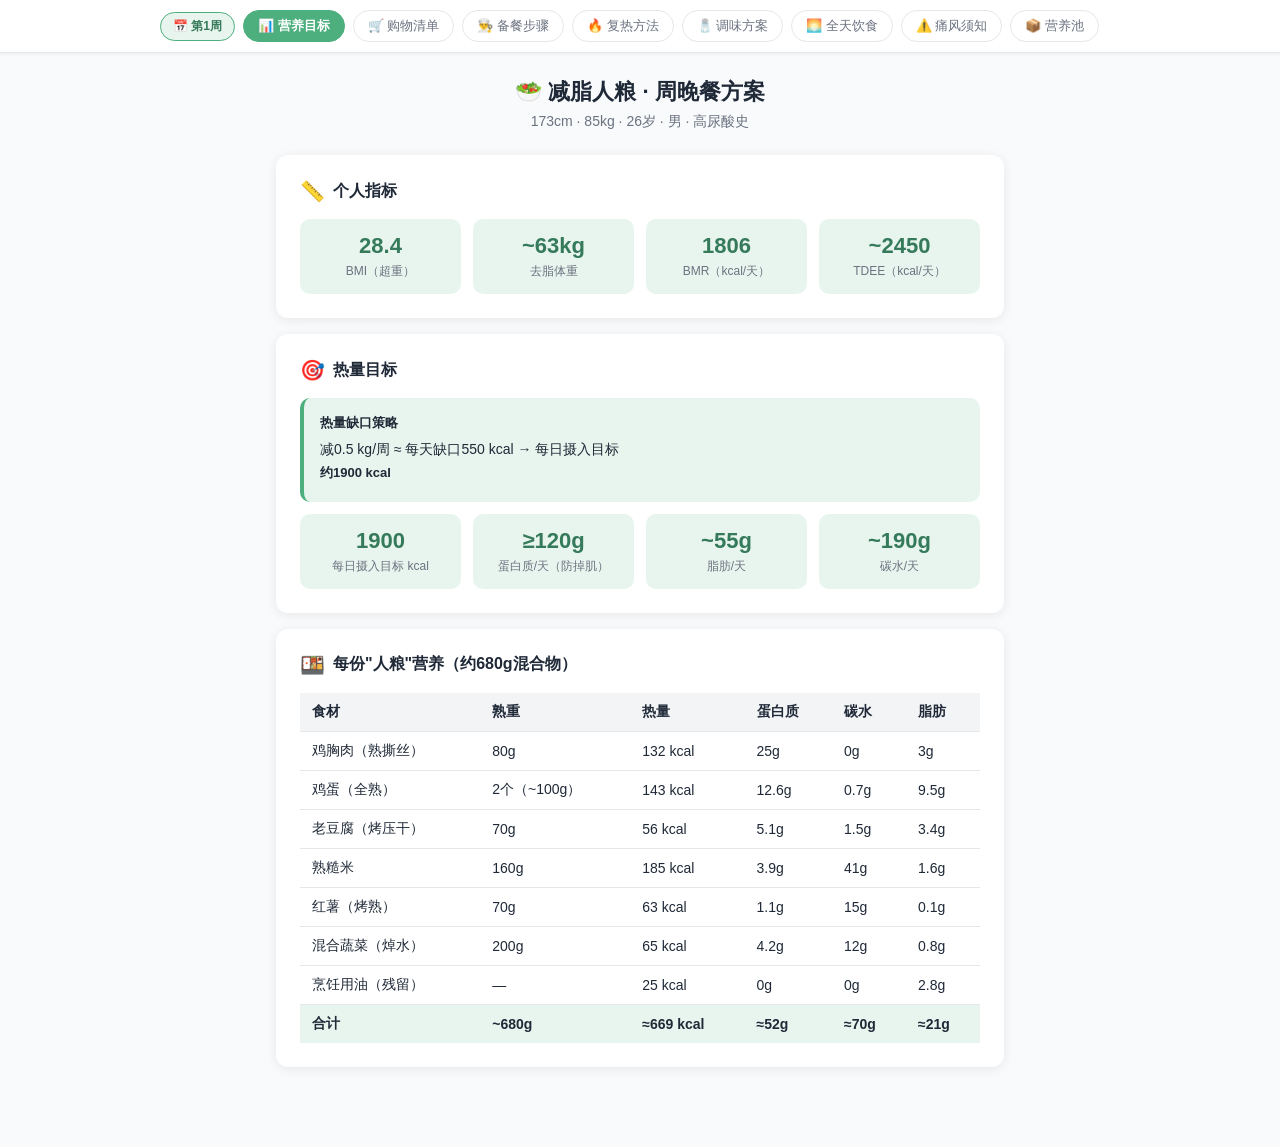
==== commit 110ed34a: "feat: auto-rotate shopping & prep pages by system time, remove rotation page" ====
--- a/index.html
+++ b/index.html
@@ -550,6 +550,19 @@
     .meal-item { flex-direction: column; gap: 6px; }
     .meal-time { width: auto; padding-top: 0; }
   }
+
+  /* ── Week indicator pill ── */
+  .nav-week-pill {
+    flex-shrink: 0;
+    padding: 5px 12px;
+    background: var(--green-light);
+    color: var(--green-dark);
+    border-radius: 20px;
+    font-size: 12px;
+    font-weight: 700;
+    white-space: nowrap;
+    border: 1.5px solid var(--green);
+  }
 </style>
 </head>
 <body>
@@ -557,6 +570,7 @@
 <!-- ── Navigation ── -->
 <nav class="top-nav">
   <div class="nav-inner">
+    <div class="nav-week-pill">📅 第<span id="navWeekNum">?</span>周</div>
     <button class="nav-btn active" onclick="showPage('overview')">📊 营养目标</button>
     <button class="nav-btn" onclick="showPage('shopping')">🛒 购物清单</button>
     <button class="nav-btn" onclick="showPage('prep')">👨‍🍳 备餐步骤</button>
@@ -565,7 +579,6 @@
     <button class="nav-btn" onclick="showPage('diet')">🌅 全天饮食</button>
     <button class="nav-btn" onclick="showPage('gout')">⚠️ 痛风须知</button>
     <button class="nav-btn" onclick="showPage('pools')">📦 营养池</button>
-    <button class="nav-btn" onclick="showPage('rotation')">📅 轮换菜单</button>
   </div>
 </nav>
 
@@ -655,136 +668,10 @@
   <div class="page-wrap">
     <div class="page-header">
       <h1>🛒 购物清单</h1>
-      <p>5天用量 · 点击勾选已购买的食材</p>
-    </div>
-
-    <div class="card">
-      <div class="card-title"><span class="icon">🥩</span>蛋白质来源</div>
-      <div class="shop-grid">
-        <div class="shop-item" onclick="toggleShop(this)">
-          <div class="shop-check">✓</div>
-          <div class="shop-item-info">
-            <div class="shop-item-name">鸡胸肉（去皮去骨）</div>
-            <div class="shop-item-detail">400g 生重</div>
-          </div>
-          <div class="shop-item-price">¥8-12</div>
-        </div>
-        <div class="shop-item" onclick="toggleShop(this)">
-          <div class="shop-check">✓</div>
-          <div class="shop-item-info">
-            <div class="shop-item-name">鸡蛋</div>
-            <div class="shop-item-detail">10个</div>
-          </div>
-          <div class="shop-item-price">¥6-8</div>
-        </div>
-        <div class="shop-item" onclick="toggleShop(this)">
-          <div class="shop-check">✓</div>
-          <div class="shop-item-info">
-            <div class="shop-item-name">老豆腐 / 北豆腐</div>
-            <div class="shop-item-detail">350g</div>
-          </div>
-          <div class="shop-item-price">¥3-5</div>
-        </div>
-      </div>
-    </div>
-
-    <div class="card">
-      <div class="card-title"><span class="icon">🌾</span>主食</div>
-      <div class="shop-grid">
-        <div class="shop-item" onclick="toggleShop(this)">
-          <div class="shop-check">✓</div>
-          <div class="shop-item-info">
-            <div class="shop-item-name">糙米</div>
-            <div class="shop-item-detail">500g（余下备下次）</div>
-          </div>
-          <div class="shop-item-price">¥5-8</div>
-        </div>
-        <div class="shop-item" onclick="toggleShop(this)">
-          <div class="shop-check">✓</div>
-          <div class="shop-item-info">
-            <div class="shop-item-name">红薯</div>
-            <div class="shop-item-detail">400g</div>
-          </div>
-          <div class="shop-item-price">¥3-5</div>
-        </div>
-      </div>
-    </div>
-
-    <div class="card">
-      <div class="card-title"><span class="icon">🥦</span>蔬菜</div>
-      <div class="shop-grid">
-        <div class="shop-item" onclick="toggleShop(this)">
-          <div class="shop-check">✓</div>
-          <div class="shop-item-info">
-            <div class="shop-item-name">西兰花</div>
-            <div class="shop-item-detail">400g</div>
-          </div>
-          <div class="shop-item-price">¥4-6</div>
-        </div>
-        <div class="shop-item" onclick="toggleShop(this)">
-          <div class="shop-check">✓</div>
-          <div class="shop-item-info">
-            <div class="shop-item-name">胡萝卜</div>
-            <div class="shop-item-detail">180g</div>
-          </div>
-          <div class="shop-item-price">¥2-3</div>
-        </div>
-        <div class="shop-item" onclick="toggleShop(this)">
-          <div class="shop-check">✓</div>
-          <div class="shop-item-info">
-            <div class="shop-item-name">红/黄彩椒</div>
-            <div class="shop-item-detail">200g（富含维C，有益降尿酸）</div>
-          </div>
-          <div class="shop-item-price">¥4-6</div>
-        </div>
-        <div class="shop-item" onclick="toggleShop(this)">
-          <div class="shop-check">✓</div>
-          <div class="shop-item-info">
-            <div class="shop-item-name">西葫芦</div>
-            <div class="shop-item-detail">200g</div>
-          </div>
-          <div class="shop-item-price">¥2-3</div>
-        </div>
-        <div class="shop-item" onclick="toggleShop(this)">
-          <div class="shop-check">✓</div>
-          <div class="shop-item-info">
-            <div class="shop-item-name">菠菜 / 羽衣甘蓝</div>
-            <div class="shop-item-detail">150g</div>
-          </div>
-          <div class="shop-item-price">¥2-3</div>
-        </div>
-      </div>
-    </div>
-
-    <div class="card">
-      <div class="card-title"><span class="icon">🫒</span>辅料</div>
-      <div class="shop-grid">
-        <div class="shop-item" onclick="toggleShop(this)">
-          <div class="shop-check">✓</div>
-          <div class="shop-item-info">
-            <div class="shop-item-name">橄榄油</div>
-            <div class="shop-item-detail">少量（约20ml用于处理鸡胸/豆腐）</div>
-          </div>
-          <div class="shop-item-price">已有即可</div>
-        </div>
-        <div class="shop-item" onclick="toggleShop(this)">
-          <div class="shop-check">✓</div>
-          <div class="shop-item-info">
-            <div class="shop-item-name">大蒜</div>
-            <div class="shop-item-detail">5瓣</div>
-          </div>
-          <div class="shop-item-price">¥1</div>
-        </div>
-        <div class="shop-item" onclick="toggleShop(this)">
-          <div class="shop-check">✓</div>
-          <div class="shop-item-info">
-            <div class="shop-item-name">黑胡椒</div>
-            <div class="shop-item-detail">适量（腌鸡胸用）</div>
-          </div>
-          <div class="shop-item-price">已有即可</div>
-        </div>
-      </div>
-    </div>
+      <p>5天用量 · 点击勾选已购买的食材 · <span id="shopping-week-label" style="color:var(--green-dark);font-weight:700"></span></p>
+    </div>
+
+    <div id="shopping-content"></div>
 
     <div class="alert alert-orange" style="margin-top:0">
       <strong>⚠️ 痛风禁忌食材 — 请勿购买</strong>
@@ -805,7 +692,7 @@
   <div class="page-wrap">
     <div class="page-header">
       <h1>👨‍🍳 备餐步骤</h1>
-      <p>建议周日下午进行 · 总计约90分钟</p>
+      <p>建议周日下午进行 · 总计约90分钟 · <span id="prep-week-label" style="color:var(--green-dark);font-weight:700"></span></p>
     </div>
 
     <!-- Step progress dots -->
@@ -814,171 +701,17 @@
     <!-- Step navigation -->
     <div class="step-nav">
       <button class="step-nav-btn" id="btnPrev" onclick="changeStep(-1)" disabled>← 上一步</button>
-      <span class="step-counter" id="stepCounter">第 1 步 / 共 6 步</span>
+      <span class="step-counter" id="stepCounter"></span>
       <button class="step-nav-btn" id="btnNext" onclick="changeStep(1)">下一步 →</button>
     </div>
 
-    <!-- Step 1: Rice -->
-    <div class="step-panel active" id="step-1">
-      <div class="card">
-        <div class="step-header">
-          <div class="step-number">1</div>
-          <div class="step-title-block">
-            <h2>煮糙米</h2>
-            <div class="step-time">
-              <span class="tag">⏱ 主动操作20分钟 + 被动等待40分钟</span>
-            </div>
-          </div>
-        </div>
-        <ul class="checklist" id="chk-1">
-          <li onclick="toggleCheck(this)"><div class="check-box"></div><span>称出 <strong>320g 糙米</strong>，充分淘洗2-3遍至水变清</span></li>
-          <li onclick="toggleCheck(this)"><div class="check-box"></div><span>按 <strong>1:1.5 比例</strong> 加水（糙米320g → 加水480ml）</span></li>
-          <li onclick="toggleCheck(this)"><div class="check-box"></div><span>用电饭锅或普通锅煮熟（电饭锅选"糙米"档，或大火烧开转小火焖40分钟）</span></li>
-          <li onclick="toggleCheck(this)"><div class="check-box"></div><span>煮好后<strong>摊开在烤盘或大盘上晾凉</strong>（防结块，加速冷却）— 同时进行后续步骤</span></li>
-        </ul>
-        <div class="alert alert-blue step-tip">
-          <strong>💡 小贴士</strong>
-          糙米煮好后会膨胀约2.5倍，320g干重 ≈ 800g熟重，正好5份每份160g。晾凉时可用风扇辅助。
-        </div>
-      </div>
-    </div>
-
-    <!-- Step 2: Chicken -->
-    <div class="step-panel" id="step-2">
-      <div class="card">
-        <div class="step-header">
-          <div class="step-number">2</div>
-          <div class="step-title-block">
-            <h2>处理鸡胸肉</h2>
-            <div class="step-time">
-              <span class="tag">⏱ 约25分钟</span>
-            </div>
-          </div>
-        </div>
-        <ul class="checklist" id="chk-2">
-          <li onclick="toggleCheck(this)"><div class="check-box"></div><span>鸡胸肉400g均匀涂抹少量<strong>橄榄油、蒜末、黑胡椒</strong>（不加盐，后续调味时控钠）</span></li>
-          <li onclick="toggleCheck(this)"><div class="check-box"></div><span>腌制5分钟等待入味</span></li>
-          <li onclick="toggleCheck(this)"><div class="check-box"></div><span>放入<strong>空气炸锅</strong>，180°C 烤 <strong>18-20分钟</strong>（中途翻面一次）</span></li>
-          <li onclick="toggleCheck(this)"><div class="check-box"></div><span>取出，用竹签刺入最厚处确认无粉红色，确认熟透</span></li>
-          <li onclick="toggleCheck(this)"><div class="check-box"></div><span>冷却至不烫手后，<strong>用手顺纤维方向撕成细丝</strong>（勿切，撕丝冻后口感更佳）</span></li>
-        </ul>
-        <div class="alert alert-orange step-tip">
-          <strong>⚠️ 痛风提示</strong>
-          鸡肉属中嘌呤食物，每份80g（熟重）在安全范围内，无需完全避免。若近期关节不适，可将此份量减至50g，豆腐增至100g。
-        </div>
-      </div>
-    </div>
-
-    <!-- Step 3: Tofu -->
-    <div class="step-panel" id="step-3">
-      <div class="card">
-        <div class="step-header">
-          <div class="step-number">3</div>
-          <div class="step-title-block">
-            <h2>处理老豆腐</h2>
-            <div class="step-time">
-              <span class="tag">⏱ 约10分钟（含压水）</span>
-            </div>
-          </div>
-        </div>
-        <ul class="checklist" id="chk-3">
-          <li onclick="toggleCheck(this)"><div class="check-box"></div><span>老豆腐350g切成约 <strong>1.5cm 小块</strong></span></li>
-          <li onclick="toggleCheck(this)"><div class="check-box"></div><span>用<strong>厨房纸巾</strong>包裹后放在砧板上，上方压一个重物（碗/锅）静置 <strong>10分钟</strong> 排出多余水分</span></li>
-          <li onclick="toggleCheck(this)"><div class="check-box"></div><span>豆腐擦干表面，放入空气炸锅 <strong>200°C 烤10-12分钟</strong> 至表面微金黄（不需加任何调味料）</span></li>
-          <li onclick="toggleCheck(this)"><div class="check-box"></div><span>取出冷却备用（烤制后质地更紧实，冷冻复热后不会变软烂）</span></li>
-        </ul>
-        <div class="alert alert-green step-tip">
-          <strong>✅ 为什么选老豆腐？</strong>
-          北豆腐/老豆腐嘌呤含量低于嫩豆腐和豆浆，且低脂乳蛋白有助于促进尿酸排泄。是痛风患者优质蛋白质来源。
-        </div>
-      </div>
-    </div>
-
-    <!-- Step 4: Eggs -->
-    <div class="step-panel" id="step-4">
-      <div class="card">
-        <div class="step-header">
-          <div class="step-number">4</div>
-          <div class="step-title-block">
-            <h2>煮鸡蛋</h2>
-            <div class="step-time">
-              <span class="tag">⏱ 约15分钟</span>
-            </div>
-          </div>
-        </div>
-        <ul class="checklist" id="chk-4">
-          <li onclick="toggleCheck(this)"><div class="check-box"></div><span><strong>冷水</strong>放入10个鸡蛋，开火</span></li>
-          <li onclick="toggleCheck(this)"><div class="check-box"></div><span>水沸腾后继续计时 <strong>10分钟</strong>（全熟蛋，混合后不会变质）</span></li>
-          <li onclick="toggleCheck(this)"><div class="check-box"></div><span>捞出立即放入<strong>冰水</strong>浸泡5分钟（好剥壳）</span></li>
-          <li onclick="toggleCheck(this)"><div class="check-box"></div><span>全部剥壳，每个切成<strong>4瓣</strong>备用</span></li>
-        </ul>
-        <div class="alert alert-blue step-tip">
-          <strong>💡 蛋黄处理提示</strong>
-          全蛋冷冻后蛋白质地会变橡皮。若介意，可将蛋黄单独放一个容器（复热后加），蛋白切碎混入。或全部打散炒成蛋碎（口感最均匀）。
-        </div>
-      </div>
-    </div>
-
-    <!-- Step 5: Vegetables -->
-    <div class="step-panel" id="step-5">
-      <div class="card">
-        <div class="step-header">
-          <div class="step-number">5</div>
-          <div class="step-title-block">
-            <h2>蔬菜焯水</h2>
-            <div class="step-time">
-              <span class="tag">⏱ 约15分钟</span>
-            </div>
-          </div>
-        </div>
-        <ul class="checklist" id="chk-5">
-          <li onclick="toggleCheck(this)"><div class="check-box"></div><span>烧一大锅水至沸腾，<strong>不加盐</strong></span></li>
-          <li onclick="toggleCheck(this)"><div class="check-box"></div><span><strong>胡萝卜</strong>（切小丁，180g）先下锅，焯 <strong>3分钟</strong>，捞出放冰水</span></li>
-          <li onclick="toggleCheck(this)"><div class="check-box"></div><span><strong>西兰花</strong>（切小朵，400g）焯 <strong>2分钟</strong>，捞出放冰水</span></li>
-          <li onclick="toggleCheck(this)"><div class="check-box"></div><span><strong>西葫芦</strong>（切半圆片，200g）焯 <strong>1.5分钟</strong>，捞出放冰水</span></li>
-          <li onclick="toggleCheck(this)"><div class="check-box"></div><span><strong>彩椒</strong>（切小块，200g）焯 <strong>1分钟</strong>（保留维C），捞出放冰水</span></li>
-          <li onclick="toggleCheck(this)"><div class="check-box"></div><span><strong>菠菜/甘蓝</strong>（150g）最后放，焯 <strong>30秒</strong>即可，捞出放冰水</span></li>
-          <li onclick="toggleCheck(this)"><div class="check-box"></div><span>所有蔬菜从冰水捞出，<strong>充分甩干/沥干水分</strong>（这一步非常关键！水分越少，冷冻质量越好）</span></li>
-        </ul>
-        <div class="alert alert-orange step-tip">
-          <strong>⚠️ 注意焯水顺序</strong>
-          按耐热性从高到低依次入锅，可用同一锅水无需换水。焯水保留更多营养，比炒制更适合混合冷冻。
-        </div>
-      </div>
-    </div>
-
-    <!-- Step 6: Sweet potato + Mix + Pack -->
-    <div class="step-panel" id="step-6">
-      <div class="card">
-        <div class="step-header">
-          <div class="step-number">6</div>
-          <div class="step-title-block">
-            <h2>红薯 → 混合 → 分装</h2>
-            <div class="step-time">
-              <span class="tag">⏱ 约30分钟</span>
-            </div>
-          </div>
-        </div>
-        <ul class="checklist" id="chk-6">
-          <li onclick="toggleCheck(this)"><div class="check-box"></div><span>红薯350g去皮切约 <strong>2cm 小块</strong>，空气炸锅 <strong>200°C 烤20-22分钟</strong>至熟软表面微干，冷却备用</span></li>
-          <li onclick="toggleCheck(this)"><div class="check-box"></div><span>确认所有食材均已<strong>冷却至室温</strong>再混合（热食材会导致结露和细菌滋生）</span></li>
-          <li onclick="toggleCheck(this)"><div class="check-box"></div><span>大盆中放入糙米 + 蔬菜 + 红薯，<strong>轻轻翻拌</strong>均匀</span></li>
-          <li onclick="toggleCheck(this)"><div class="check-box"></div><span>加入鸡肉丝和豆腐块，继续轻拌（勿压碎豆腐）</span></li>
-          <li onclick="toggleCheck(this)"><div class="check-box"></div><span>加入切好的鸡蛋（全蛋或仅蛋白，蛋黄可单独封装）</span></li>
-          <li onclick="toggleCheck(this)"><div class="check-box"></div><span>称重分为 <strong>5等份（每份约680g）</strong>，装入密封容器或冷冻袋（排尽空气）</span></li>
-          <li onclick="toggleCheck(this)"><div class="check-box"></div><span>贴标签注明日期：<strong>前3份冷藏</strong>（3天内食用），<strong>后2份冷冻</strong></span></li>
-        </ul>
-        <div class="alert alert-green step-tip">
-          <strong>🎉 备餐完成！</strong>
-          储存时限：冷藏保鲜 3天，冷冻最佳赏味期 2周（最长4周）。记得提前一晚将冷冻份转移到冷藏解冻。
-        </div>
-      </div>
-    </div>
+    <!-- Step panels rendered by JS -->
+    <div id="prep-content"></div>
 
     <!-- Bottom step nav repeat -->
     <div class="step-nav" style="margin-top:0">
       <button class="step-nav-btn" id="btnPrev2" onclick="changeStep(-1)" disabled>← 上一步</button>
-      <span class="step-counter" id="stepCounter2">第 1 步 / 共 6 步</span>
+      <span class="step-counter" id="stepCounter2"></span>
       <button class="step-nav-btn" id="btnNext2" onclick="changeStep(1)">下一步 →</button>
     </div>
   </div>
@@ -1408,492 +1141,471 @@
 </div>
 
 <!-- ══════════════════════════════════════════ -->
-<!-- PAGE: rotation (轮换菜单)                  -->
-<!-- ══════════════════════════════════════════ -->
-<div id="page-rotation" class="page">
-  <div class="page-wrap">
-    <div class="page-header">
-      <h1>📅 轮换菜单</h1>
-      <p>四周循环 · 与上周重复食材≤3种 · 与上上周不完全相同</p>
-    </div>
-
-    <div class="alert alert-blue" style="margin-bottom:16px">
-      <strong>💡 使用说明</strong>
-      <span class="pill pill-green">🆕 本周新增</span> 使用对应的新备菜方法；
-      <span class="pill pill-orange">🔄 沿用</span> 可直接沿用上周剩余备菜法或重新制作。
-      🥒🍅 标注「生鲜鲜加」的食材不适合混合冷冻，建议每天取出时现切加入。
-    </div>
-
-    <div class="week-tabs">
-      <button class="week-tab active" onclick="showWeek(1)">第1周</button>
-      <button class="week-tab" onclick="showWeek(2)">第2周</button>
-      <button class="week-tab" onclick="showWeek(3)">第3周</button>
-      <button class="week-tab" onclick="showWeek(4)">第4周</button>
-    </div>
-
-    <!-- ═══ 第1周 ═══ -->
-    <div id="week-1" class="week-panel active">
-      <div class="card">
-        <div class="card-title"><span class="icon">📋</span>第1周概览</div>
-        <div class="stat-grid" style="margin-bottom:14px">
-          <div class="stat-item"><div class="stat-value">10</div><div class="stat-label">食材总数</div></div>
-          <div class="stat-item"><div class="stat-value">10</div><div class="stat-label">🆕 新增</div></div>
-          <div class="stat-item"><div class="stat-value">0</div><div class="stat-label">🔄 沿用</div></div>
-          <div class="stat-item"><div class="stat-value">~670</div><div class="stat-label">每份热量(kcal)</div></div>
-        </div>
-        <div class="alert alert-green">
-          <strong>本周主题：低脂高蛋白经典版</strong>
-          鸡胸肉+老豆腐为主要蛋白质来源，糙米+红薯提供复合碳水，彩色蔬菜补充维C和矿物质。
-        </div>
-      </div>
-
-      <div class="card">
-        <div class="card-title"><span class="icon">🥩</span>蛋白质食材</div>
-        <div class="ingr-grid">
-          <div class="ingr-card">
-            <h3>🐔 鸡胸肉（去皮） <span class="pill pill-green">🆕</span></h3>
-            <div class="ingr-meta">400g生重 · 约80g熟重/份 · 蛋白质≈25g/份</div>
-            <div class="ingr-method">
-              <strong>▸ 空气炸锅法</strong>
-              ① 橄榄油+蒜末+黑胡椒均匀涂抹，腌制5分钟<br>
-              ② 空气炸锅180°C 烤18-20分钟，中途翻面一次<br>
-              ③ 冷却后顺纤维方向撕成细丝（冷冻复热口感更佳）
-            </div>
-          </div>
-          <div class="ingr-card">
-            <h3>🥚 鸡蛋 <span class="pill pill-green">🆕</span></h3>
-            <div class="ingr-meta">10个 · 约2个/份 · 蛋白质≈12.6g/份</div>
-            <div class="ingr-method">
-              <strong>▸ 水煮全熟法</strong>
-              ① 冷水放入鸡蛋，开大火<br>
-              ② 水沸后计时10分钟（全熟）<br>
-              ③ 捞出立即冰水浸泡5分钟（易剥壳）<br>
-              ④ 全部剥壳，每个切4瓣备用
-            </div>
-          </div>
-          <div class="ingr-card">
-            <h3>🫘 老豆腐 <span class="pill pill-green">🆕</span></h3>
-            <div class="ingr-meta">350g · 约70g/份 · 蛋白质≈5.7g/份</div>
-            <div class="ingr-method">
-              <strong>▸ 压干+空气炸锅法</strong>
-              ① 切1.5cm小块，厨房纸包裹<br>
-              ② 重物压置10分钟排出多余水分<br>
-              ③ 空气炸锅200°C 烤10-12分钟至表面金黄<br>
-              ④ 冷却备用（冷冻后质地紧实不软烂）
-            </div>
-          </div>
-        </div>
-      </div>
-
-      <div class="card">
-        <div class="card-title"><span class="icon">🌾</span>主食</div>
-        <div class="ingr-grid">
-          <div class="ingr-card">
-            <h3>🍚 糙米 <span class="pill pill-green">🆕</span></h3>
-            <div class="ingr-meta">320g干重 → 约800g熟重 · 160g熟/份</div>
-            <div class="ingr-method">
-              <strong>▸ 电饭锅法</strong>
-              ① 淘洗2-3遍至水清<br>
-              ② 1:1.5比例加水（320g米+480ml水）<br>
-              ③ 电饭锅"糙米"档；或大火烧开转小火焖40分钟<br>
-              ④ 摊开晾凉防结块
-            </div>
-          </div>
-          <div class="ingr-card">
-            <h3>🍠 红薯 <span class="pill pill-green">🆕</span></h3>
-            <div class="ingr-meta">350g · 约70g/份</div>
-            <div class="ingr-method">
-              <strong>▸ 空气炸锅法</strong>
-              ① 去皮切约2cm小块<br>
-              ② 空气炸锅200°C 烤20-22分钟<br>
-              ③ 至熟软表面微干，冷却备用
-            </div>
-          </div>
-        </div>
-      </div>
-
-      <div class="card">
-        <div class="card-title"><span class="icon">🥦</span>蔬菜</div>
-        <div class="alert alert-orange" style="margin-bottom:14px">
-          <strong>焯水顺序（同一锅水）：</strong>
-          胡萝卜3min → 西兰花2min → 西葫芦1.5min → 彩椒1min → 菠菜30秒。每种捞出立即过冰水，然后充分沥干。
-        </div>
-        <table class="tbl">
-          <thead><tr><th>蔬菜</th><th>状态</th><th>用量(5份)</th><th>处理方法</th><th>备注</th></tr></thead>
-          <tbody>
-            <tr><td>🥦 西兰花</td><td><span class="pill pill-green">🆕</span></td><td>400g</td><td>切小朵，焯水2分钟，冰水过凉</td><td>富含萝卜硫素</td></tr>
-            <tr><td>🥕 胡萝卜</td><td><span class="pill pill-green">🆕</span></td><td>180g</td><td>切小丁，焯水3分钟，冰水过凉</td><td>与油同食吸收更好</td></tr>
-            <tr><td>🫑 彩椒（红/黄）</td><td><span class="pill pill-green">🆕</span></td><td>200g</td><td>切小块，焯水1分钟，冰水过凉</td><td>维C最高，尽量少焯</td></tr>
-            <tr><td>🥒 西葫芦</td><td><span class="pill pill-green">🆕</span></td><td>200g</td><td>切半圆片，焯水1.5分钟</td><td>冷冻复热口感佳</td></tr>
-            <tr><td>🌿 菠菜</td><td><span class="pill pill-green">🆕</span></td><td>150g</td><td>整叶入水，焯水30秒</td><td>⚠️草酸高，必须焯水</td></tr>
-          </tbody>
-        </table>
-      </div>
-    </div>
-
-    <!-- ═══ 第2周 ═══ -->
-    <div id="week-2" class="week-panel">
-      <div class="card">
-        <div class="card-title"><span class="icon">📋</span>第2周概览</div>
-        <div class="stat-grid" style="margin-bottom:14px">
-          <div class="stat-item"><div class="stat-value">11</div><div class="stat-label">食材总数</div></div>
-          <div class="stat-item"><div class="stat-value">8</div><div class="stat-label">🆕 新增</div></div>
-          <div class="stat-item"><div class="stat-value">3</div><div class="stat-label">🔄 沿用（≤3）</div></div>
-          <div class="stat-item"><div class="stat-value">~650</div><div class="stat-label">每份热量(kcal)</div></div>
-        </div>
-        <div class="alert alert-green">
-          <strong>本周主题：猪肉+鲈鱼双蛋白版</strong>
-          猪梅头肉和清蒸鲈鱼替换鸡胸肉，藜麦+紫薯替换主食，引入番茄和黄瓜提升清爽感。
-        </div>
-        <div class="alert alert-blue">
-          <strong>🔄 与上周相同的3种食材：</strong>鸡蛋 · 胡萝卜 · 西葫芦
-        </div>
-      </div>
-
-      <div class="card">
-        <div class="card-title"><span class="icon">🥩</span>蛋白质食材</div>
-        <div class="ingr-grid">
-          <div class="ingr-card">
-            <h3>🐷 猪梅头肉 <span class="pill pill-green">🆕</span></h3>
-            <div class="ingr-meta">300g生重 · 约60g/份 · 蛋白质≈12g/份</div>
-            <div class="ingr-method">
-              <strong>▸ 水煮法</strong>
-              ① 切薄片（约5mm），冷水下锅<br>
-              ② 大火烧开后撇去浮沫<br>
-              ③ 转小火煮15分钟至熟<br>
-              ④ 捞出沥干，冷却备用（吃时再调味）
-            </div>
-          </div>
-          <div class="ingr-card">
-            <h3>🐟 鲈鱼 <span class="pill pill-green">🆕</span></h3>
-            <div class="ingr-meta">300g净重(约2条小鲈) · 约60g/份</div>
-            <div class="ingr-method">
-              <strong>▸ 清蒸法</strong>
-              ① 鱼身两面划几刀，姜片垫底<br>
-              ② 蒸锅水开后大火蒸10-12分钟<br>
-              ③ 取出去皮去骨，撕成鱼块<br>
-              ④ 冷却备用（不加调料，吃时鲜加）
-            </div>
-          </div>
-          <div class="ingr-card">
-            <h3>🥚 鸡蛋 <span class="pill pill-orange">🔄</span></h3>
-            <div class="ingr-meta">10个 · 约2个/份 · 同第1周方法</div>
-            <div class="ingr-method">
-              <strong>▸ 水煮全熟法（同第1周）</strong>
-              ① 冷水放蛋，大火烧开<br>
-              ② 水沸后计时10分钟<br>
-              ③ 冰水浸泡5分钟，剥壳切4瓣
-            </div>
-          </div>
-          <div class="ingr-card">
-            <h3>🫘 北豆腐（嫩豆腐） <span class="pill pill-green">🆕</span></h3>
-            <div class="ingr-meta">350g · 约70g/份 · 换豆腐品种</div>
-            <div class="ingr-method">
-              <strong>▸ 平底锅煎法</strong>
-              ① 切1.5cm厚片，厨房纸吸干表面<br>
-              ② 平底锅加5ml橄榄油，中火预热<br>
-              ③ 每面煎3-4分钟至金黄<br>
-              ④ 冷却备用（外酥内嫩）
-            </div>
-          </div>
-        </div>
-      </div>
-
-      <div class="card">
-        <div class="card-title"><span class="icon">🌾</span>主食</div>
-        <div class="ingr-grid">
-          <div class="ingr-card">
-            <h3>🌾 藜麦 <span class="pill pill-green">🆕</span></h3>
-            <div class="ingr-meta">300g干重 → 约750g熟重 · 150g熟/份</div>
-            <div class="ingr-method">
-              <strong>▸ 电饭锅法（需预洗去皂苷）</strong>
-              ① 冷水搓洗至不起泡（去苦味皂苷）<br>
-              ② 1:1.5加水（300g+450ml水）<br>
-              ③ 大火烧开转小火焖15分钟<br>
-              ④ 摊开晾凉，颗粒分明即可
-            </div>
-          </div>
-          <div class="ingr-card">
-            <h3>🍠 紫薯 <span class="pill pill-green">🆕</span></h3>
-            <div class="ingr-meta">350g · 约70g/份 · 换薯类品种</div>
-            <div class="ingr-method">
-              <strong>▸ 蒸锅法</strong>
-              ① 去皮切2cm小块<br>
-              ② 上蒸锅，水开后蒸20分钟<br>
-              ③ 筷子能轻松穿透即可，冷却备用
-            </div>
-          </div>
-        </div>
-      </div>
-
-      <div class="card">
-        <div class="card-title"><span class="icon">🥦</span>蔬菜</div>
-        <div class="alert alert-blue" style="margin-bottom:14px">
-          <strong>🥒🍅 本周含生鲜鲜加蔬菜：</strong>番茄、黄瓜建议每天取出时现切加入，不混入冷冻批次。
-        </div>
-        <table class="tbl">
-          <thead><tr><th>蔬菜</th><th>状态</th><th>用量(5份)</th><th>处理方法</th><th>备注</th></tr></thead>
-          <tbody>
-            <tr><td>🥕 胡萝卜</td><td><span class="pill pill-orange">🔄</span></td><td>180g</td><td>切小丁，焯水3分钟，冰水过凉</td><td>同第1周</td></tr>
-            <tr><td>🥒 西葫芦</td><td><span class="pill pill-orange">🔄</span></td><td>200g</td><td>切半圆片，焯水1.5分钟</td><td>同第1周</td></tr>
-            <tr><td>🍅 番茄</td><td><span class="pill pill-green">🆕</span></td><td>250g</td><td>切小块，生用鲜加（不冷冻）</td><td>番茄红素丰富</td></tr>
-            <tr><td>🥒 黄瓜</td><td><span class="pill pill-green">🆕</span></td><td>200g</td><td>拍碎或切片，生用鲜加（不冷冻）</td><td>促水分代谢</td></tr>
-            <tr><td>🥬 小白菜</td><td><span class="pill pill-green">🆕</span></td><td>200g</td><td>整叶焯水30秒，冰水过凉，沥干</td><td>铁钙均衡</td></tr>
-            <tr><td>🥬 圆白菜</td><td><span class="pill pill-green">🆕</span></td><td>200g</td><td>手撕大块，焯水2分钟</td><td>维C丰富</td></tr>
-          </tbody>
-        </table>
-      </div>
-    </div>
-
-    <!-- ═══ 第3周 ═══ -->
-    <div id="week-3" class="week-panel">
-      <div class="card">
-        <div class="card-title"><span class="icon">📋</span>第3周概览</div>
-        <div class="stat-grid" style="margin-bottom:14px">
-          <div class="stat-item"><div class="stat-value">11</div><div class="stat-label">食材总数</div></div>
-          <div class="stat-item"><div class="stat-value">8</div><div class="stat-label">🆕 新增</div></div>
-          <div class="stat-item"><div class="stat-value">3</div><div class="stat-label">🔄 沿用（≤3）</div></div>
-          <div class="stat-item"><div class="stat-value">~680</div><div class="stat-label">每份热量(kcal)</div></div>
-        </div>
-        <div class="alert alert-green">
-          <strong>本周主题：牛肉大补版</strong>
-          换用牛里脊提供铁和锌，老豆腐用蒸法呈现不同质感，引入茄子和四季豆丰富蔬菜种类。
-        </div>
-        <div class="alert alert-blue">
-          <strong>🔄 与上周相同的3种食材：</strong>鸡蛋 · 胡萝卜 · 番茄
-        </div>
-      </div>
-
-      <div class="card">
-        <div class="card-title"><span class="icon">🥩</span>蛋白质食材</div>
-        <div class="ingr-grid">
-          <div class="ingr-card">
-            <h3>🐄 牛里脊 <span class="pill pill-green">🆕</span></h3>
-            <div class="ingr-meta">300g生重 · 约60g/份 · 铁2.7mg+锌4.4mg/份</div>
-            <div class="ingr-method">
-              <strong>▸ 热锅快炒法</strong>
-              ① 逆纹切薄片（约3mm），加生抽10ml腌制10分钟<br>
-              ② 热锅加橄榄油5ml，大火翻炒2分钟<br>
-              ③ 保留嫩度，不要过熟<br>
-              ④ 冷却备用
-            </div>
-          </div>
-          <div class="ingr-card">
-            <h3>🥚 鸡蛋 <span class="pill pill-orange">🔄</span></h3>
-            <div class="ingr-meta">10个 · 本周换炒法，口感更均匀</div>
-            <div class="ingr-method">
-              <strong>▸ 炒蛋碎法（本周换法）</strong>
-              ① 10个蛋打散，加少量盐搅匀<br>
-              ② 热锅加5ml橄榄油，中大火<br>
-              ③ 倒入蛋液，快速翻炒至碎粒状<br>
-              ④ 冷却备用（炒蛋碎冷冻口感优于整蛋）
-            </div>
-          </div>
-          <div class="ingr-card">
-            <h3>🫘 老豆腐 <span class="pill pill-green">🆕</span></h3>
-            <div class="ingr-meta">350g · 约70g/份 · 本周换蒸法</div>
-            <div class="ingr-method">
-              <strong>▸ 蒸法（本周换法）</strong>
-              ① 切1.5cm小块，铺在蒸盘<br>
-              ② 蒸锅水开后，蒸10分钟<br>
-              ③ 冷却备用（质地更嫩，口感不同于烤）
-            </div>
-          </div>
-        </div>
-      </div>
-
-      <div class="card">
-        <div class="card-title"><span class="icon">🌾</span>主食</div>
-        <div class="ingr-grid">
-          <div class="ingr-card">
-            <h3>🍚 糙米 <span class="pill pill-green">🆕</span></h3>
-            <div class="ingr-meta">320g干重 · 同第1周食材，重新制作</div>
-            <div class="ingr-method">
-              <strong>▸ 电饭锅法（同第1周）</strong>
-              ① 淘洗后1:1.5加水<br>
-              ② 电饭锅糙米档煮熟，摊开晾凉
-            </div>
-          </div>
-          <div class="ingr-card">
-            <h3>🍠 红薯 <span class="pill pill-green">🆕</span></h3>
-            <div class="ingr-meta">350g · 本周换微波炉法</div>
-            <div class="ingr-method">
-              <strong>▸ 微波炉法（本周换法）</strong>
-              ① 去皮切2cm块，平铺微波容器<br>
-              ② 加2汤匙水，高火5-6分钟至熟软<br>
-              ③ 冷却备用
-            </div>
-          </div>
-        </div>
-      </div>
-
-      <div class="card">
-        <div class="card-title"><span class="icon">🥦</span>蔬菜</div>
-        <div class="alert alert-red" style="margin-bottom:14px">
-          <strong>⚠️ 四季豆必须熟透：</strong>焯水至少4分钟，确认颜色由鲜绿变暗绿，生食四季豆含凝集素毒素。
-        </div>
-        <div class="alert alert-blue" style="margin-bottom:14px">
-          <strong>🫑 本周彩椒生切鲜加：</strong>保留更多维C，与番茄一起每天现切加入。
-        </div>
-        <table class="tbl">
-          <thead><tr><th>蔬菜</th><th>状态</th><th>用量(5份)</th><th>处理方法</th><th>备注</th></tr></thead>
-          <tbody>
-            <tr><td>🥕 胡萝卜</td><td><span class="pill pill-orange">🔄</span></td><td>180g</td><td>切小丁，焯水3分钟，冰水过凉</td><td>同第1周</td></tr>
-            <tr><td>🍅 番茄</td><td><span class="pill pill-orange">🔄</span></td><td>200g</td><td>切小块，热锅略炒1分钟出汁</td><td>加热后番茄红素更易吸收</td></tr>
-            <tr><td>🥦 西兰花</td><td><span class="pill pill-green">🆕</span></td><td>400g</td><td>切小朵，焯水2分钟，冰水过凉</td><td>同第1周方法</td></tr>
-            <tr><td>🫑 彩椒（红/黄）</td><td><span class="pill pill-green">🆕</span></td><td>200g</td><td>切细条生用，每天现切加入（不冷冻）</td><td>✨维C最高，生食更佳</td></tr>
-            <tr><td>🍆 茄子</td><td><span class="pill pill-green">🆕</span></td><td>200g</td><td>切2cm块，空气炸锅200°C烤15分钟</td><td>⚠️不用刷油，茄子吸油多</td></tr>
-            <tr><td>🫘 四季豆</td><td><span class="pill pill-green">🆕</span></td><td>200g</td><td>去筋折段，焯水4分钟至暗绿色</td><td>⚠️必须熟透，见备注</td></tr>
-          </tbody>
-        </table>
-      </div>
-    </div>
-
-    <!-- ═══ 第4周 ═══ -->
-    <div id="week-4" class="week-panel">
-      <div class="card">
-        <div class="card-title"><span class="icon">📋</span>第4周概览</div>
-        <div class="stat-grid" style="margin-bottom:14px">
-          <div class="stat-item"><div class="stat-value">11</div><div class="stat-label">食材总数</div></div>
-          <div class="stat-item"><div class="stat-value">8</div><div class="stat-label">🆕 新增</div></div>
-          <div class="stat-item"><div class="stat-value">3</div><div class="stat-label">🔄 沿用（≤3）</div></div>
-          <div class="stat-item"><div class="stat-value">~640</div><div class="stat-label">每份热量(kcal)</div></div>
-        </div>
-        <div class="alert alert-green">
-          <strong>本周主题：猪里脊+草鱼清淡版</strong>
-          猪里脊和草鱼替换蛋白来源，燕麦+山药替换主食，引入菠菜回归及西葫芦，整体口味更清淡。
-        </div>
-        <div class="alert alert-blue">
-          <strong>🔄 与上周相同的3种食材：</strong>鸡蛋 · 胡萝卜 · 番茄
-        </div>
-        <div class="alert alert-orange">
-          <strong>✅ 与第2周不完全相同：</strong>第4周换用猪里脊/草鱼（第2周为猪梅头肉/鲈鱼），燕麦/山药（第2周为藜麦/紫薯），菠菜/西葫芦（第2周为小白菜/圆白菜），满足"与上上周不完全相同"要求。
-        </div>
-      </div>
-
-      <div class="card">
-        <div class="card-title"><span class="icon">🥩</span>蛋白质食材</div>
-        <div class="ingr-grid">
-          <div class="ingr-card">
-            <h3>🐷 猪里脊 <span class="pill pill-green">🆕</span></h3>
-            <div class="ingr-meta">300g生重 · 约60g/份 · 高蛋白低脂</div>
-            <div class="ingr-method">
-              <strong>▸ 水煮腌制法</strong>
-              ① 切薄片(3-5mm)，加生抽10ml腌制10分钟<br>
-              ② 煮锅水开后，放入猪里脊片<br>
-              ③ 中火煮8分钟至熟透<br>
-              ④ 捞出冷却备用
-            </div>
-          </div>
-          <div class="ingr-card">
-            <h3>🐟 草鱼 <span class="pill pill-green">🆕</span></h3>
-            <div class="ingr-meta">300g净重 · 约60g/份 · 低脂高蛋白</div>
-            <div class="ingr-method">
-              <strong>▸ 清蒸法</strong>
-              ① 切段，姜片垫底入盘<br>
-              ② 蒸锅水开后大火蒸12分钟<br>
-              ③ 取出去皮去刺，撕成鱼块<br>
-              ④ 冷却备用
-            </div>
-          </div>
-          <div class="ingr-card">
-            <h3>🥚 鸡蛋 <span class="pill pill-orange">🔄</span></h3>
-            <div class="ingr-meta">10个 · 本周改溏心蛋，仅冷藏不冷冻</div>
-            <div class="ingr-method">
-              <strong>▸ 溏心水煮法（本周换法）</strong>
-              ① 冷水放蛋，大火烧开<br>
-              ② 水沸后计时8分钟（溏心）<br>
-              ③ 冰水浸泡5分钟，剥壳对半切<br>
-              ④ ⚠️溏心蛋仅冷藏保存，3天内食用
-            </div>
-          </div>
-          <div class="ingr-card">
-            <h3>🫘 北豆腐 <span class="pill pill-green">🆕</span></h3>
-            <div class="ingr-meta">350g · 约70g/份 · 本周用空气炸锅</div>
-            <div class="ingr-method">
-              <strong>▸ 空气炸锅法（本周换法）</strong>
-              ① 切1.5cm小块，厨房纸吸干表面<br>
-              ② 空气炸锅200°C 烤10-12分钟至金黄<br>
-              ③ 冷却备用（外酥内嫩）
-            </div>
-          </div>
-        </div>
-      </div>
-
-      <div class="card">
-        <div class="card-title"><span class="icon">🌾</span>主食</div>
-        <div class="ingr-grid">
-          <div class="ingr-card">
-            <h3>🌾 燕麦 <span class="pill pill-green">🆕</span></h3>
-            <div class="ingr-meta">300g干重 → 约600g泡发 · 120g/份</div>
-            <div class="ingr-method">
-              <strong>▸ 电饭锅保温法</strong>
-              ① 量入锅胆，加入开水至刚好没过<br>
-              ② 电饭锅保温档焖15分钟至软<br>
-              ③ 适当干一些便于分装（不要太稀）<br>
-              ④ 摊开晾凉备用
-            </div>
-          </div>
-          <div class="ingr-card">
-            <h3>🥔 山药 <span class="pill pill-green">🆕</span></h3>
-            <div class="ingr-meta">350g · 约70g/份 · 低GI主食</div>
-            <div class="ingr-method">
-              <strong>▸ 蒸锅法</strong>
-              ① ⚠️戴手套去皮（防黏液致痒）<br>
-              ② 切滚刀块约3cm<br>
-              ③ 上蒸锅，水开后蒸15分钟至软熟<br>
-              ④ 冷却备用
-            </div>
-          </div>
-        </div>
-      </div>
-
-      <div class="card">
-        <div class="card-title"><span class="icon">🥦</span>蔬菜</div>
-        <div class="alert alert-blue" style="margin-bottom:14px">
-          <strong>🥒🍅 本周含生鲜鲜加蔬菜：</strong>番茄、黄瓜建议每天取出时现切加入，不混入冷冻批次。
-        </div>
-        <table class="tbl">
-          <thead><tr><th>蔬菜</th><th>状态</th><th>用量(5份)</th><th>处理方法</th><th>备注</th></tr></thead>
-          <tbody>
-            <tr><td>🥕 胡萝卜</td><td><span class="pill pill-orange">🔄</span></td><td>180g</td><td>切小丁，焯水3分钟，冰水过凉</td><td>同第1周</td></tr>
-            <tr><td>🍅 番茄</td><td><span class="pill pill-orange">🔄</span></td><td>200g</td><td>切小块，生用每天鲜加（不冷冻）</td><td>清爽口感</td></tr>
-            <tr><td>🌿 菠菜</td><td><span class="pill pill-green">🆕</span></td><td>150g</td><td>整叶焯水30秒，冰水过凉，沥干</td><td>⚠️草酸高，必须焯水</td></tr>
-            <tr><td>🥒 西葫芦</td><td><span class="pill pill-green">🆕</span></td><td>200g</td><td>切半圆片，焯水1.5分钟</td><td>同第1周方法</td></tr>
-            <tr><td>🥒 黄瓜</td><td><span class="pill pill-green">🆕</span></td><td>200g</td><td>切片，生用每天鲜加（不冷冻）</td><td>促水分代谢</td></tr>
-            <tr><td>🥬 大白菜</td><td><span class="pill pill-green">🆕</span></td><td>200g</td><td>手撕块，焯水2分钟，沥干</td><td>高水分低热量</td></tr>
-          </tbody>
-        </table>
-      </div>
-    </div>
-
-    <!-- 轮换规则总结 -->
-    <div class="card" style="margin-top:8px">
-      <div class="card-title"><span class="icon">📊</span>四周轮换规则验证</div>
-      <table class="tbl">
-        <thead><tr><th>对比</th><th>共同食材数</th><th>是否满足≤3条件</th><th>是否完全相同</th></tr></thead>
-        <tbody>
-          <tr><td>第1周 → 第2周</td><td>3（鸡蛋、胡萝卜、西葫芦）</td><td>✅ 满足</td><td>✅ 不同</td></tr>
-          <tr><td>第2周 → 第3周</td><td>3（鸡蛋、胡萝卜、番茄）</td><td>✅ 满足</td><td>✅ 不同</td></tr>
-          <tr><td>第3周 → 第4周</td><td>3（鸡蛋、胡萝卜、番茄）</td><td>✅ 满足</td><td>✅ 不同</td></tr>
-          <tr><td>第1周 vs 第3周（间隔一周）</td><td>7（共有但不完全相同）</td><td>—</td><td>✅ 不完全相同</td></tr>
-          <tr><td>第2周 vs 第4周（间隔一周）</td><td>5（共有但不完全相同）</td><td>—</td><td>✅ 不完全相同</td></tr>
-        </tbody>
-      </table>
-    </div>
-  </div>
-</div>
-
 <!-- ── JavaScript ── -->
 <script>
+  // ── Current rotation week (ISO week % 4, mapped to 1-4) ──
+  function getISOWeek(d) {
+    const date = new Date(Date.UTC(d.getFullYear(), d.getMonth(), d.getDate()));
+    const day = date.getUTCDay() || 7;
+    date.setUTCDate(date.getUTCDate() + 4 - day);
+    const yearStart = new Date(Date.UTC(date.getUTCFullYear(), 0, 1));
+    return Math.ceil((((date - yearStart) / 86400000) + 1) / 7);
+  }
+  const CURRENT_WEEK = (getISOWeek(new Date()) % 4) || 4;
+
+  // ── 4-week rotation data ──
+  const WEEK_DATA = [
+    // ─── Week 1: 低脂高蛋白经典版 ───
+    {
+      label: '低脂高蛋白经典版',
+      shopping: {
+        protein: [
+          { name: '鸡胸肉（去皮去骨）', detail: '400g 生重', price: '¥8-12' },
+          { name: '鸡蛋', detail: '10个', price: '¥6-8' },
+          { name: '老豆腐 / 北豆腐', detail: '350g', price: '¥3-5' },
+        ],
+        grain: [
+          { name: '糙米', detail: '500g（余下备下次）', price: '¥5-8' },
+          { name: '红薯', detail: '400g', price: '¥3-5' },
+        ],
+        veg: [
+          { name: '西兰花', detail: '400g', price: '¥4-6' },
+          { name: '胡萝卜', detail: '180g', price: '¥2-3' },
+          { name: '红/黄彩椒', detail: '200g（富含维C，有益降尿酸）', price: '¥4-6' },
+          { name: '西葫芦', detail: '200g', price: '¥2-3' },
+          { name: '菠菜 / 羽衣甘蓝', detail: '150g', price: '¥2-3' },
+        ],
+      },
+      freshNote: null,
+      steps: [
+        {
+          title: '煮糙米',
+          time: '主动操作20分钟 + 被动等待40分钟',
+          items: [
+            '称出 <strong>320g 糙米</strong>，充分淘洗2-3遍至水变清',
+            '按 <strong>1:1.5 比例</strong> 加水（糙米320g → 加水480ml）',
+            '电饭锅选"糙米"档，或大火烧开转小火焖40分钟',
+            '煮好后<strong>摊开在大盘上晾凉</strong>（防结块，加速冷却）— 同时进行后续步骤',
+          ],
+          tipClass: 'alert-blue',
+          tip: '<strong>💡 小贴士</strong> 糙米320g干重 ≈ 800g熟重，正好5份每份160g。晾凉时可用风扇辅助。',
+        },
+        {
+          title: '处理鸡胸肉',
+          time: '约25分钟',
+          items: [
+            '鸡胸肉400g均匀涂抹少量<strong>橄榄油、蒜末、黑胡椒</strong>（不加盐）',
+            '腌制5分钟等待入味',
+            '放入<strong>空气炸锅</strong>，180°C 烤 <strong>18-20分钟</strong>（中途翻面一次）',
+            '用竹签刺入最厚处确认无粉红色，熟透后取出',
+            '冷却后<strong>顺纤维方向撕成细丝</strong>（撕丝冻后口感更佳）',
+          ],
+          tipClass: 'alert-orange',
+          tip: '<strong>⚠️ 痛风提示</strong> 鸡肉属中嘌呤食物，每份80g（熟重）在安全范围内。若近期关节不适，可将份量减至50g，豆腐增至100g。',
+        },
+        {
+          title: '处理老豆腐',
+          time: '约10分钟（含压水）',
+          items: [
+            '老豆腐350g切成约 <strong>1.5cm 小块</strong>',
+            '用<strong>厨房纸巾</strong>包裹，上方压重物静置 <strong>10分钟</strong> 排出多余水分',
+            '放入空气炸锅 <strong>200°C 烤10-12分钟</strong> 至表面微金黄',
+            '取出冷却备用（烤后质地紧实，冷冻复热不会软烂）',
+          ],
+          tipClass: 'alert-green',
+          tip: '<strong>✅ 为什么选老豆腐？</strong> 北豆腐/老豆腐嘌呤含量低，低脂乳蛋白有助于促进尿酸排泄，是痛风患者优质蛋白质来源。',
+        },
+        {
+          title: '煮鸡蛋（全熟）',
+          time: '约15分钟',
+          items: [
+            '<strong>冷水</strong>放入10个鸡蛋，开火',
+            '水沸腾后继续计时 <strong>10分钟</strong>（全熟蛋）',
+            '捞出立即放入<strong>冰水</strong>浸泡5分钟（好剥壳）',
+            '全部剥壳，每个切成<strong>4瓣</strong>备用',
+          ],
+          tipClass: 'alert-blue',
+          tip: '<strong>💡 蛋黄提示</strong> 全蛋冷冻后蛋白会变橡皮。若介意，可将蛋黄单独封装，或全部打散炒成蛋碎（口感最均匀）。',
+        },
+        {
+          title: '蔬菜焯水',
+          time: '约15分钟',
+          items: [
+            '烧一大锅水至沸腾，<strong>不加盐</strong>',
+            '<strong>胡萝卜</strong>（切小丁，180g）先下锅，焯 <strong>3分钟</strong>，捞出放冰水',
+            '<strong>西兰花</strong>（切小朵，400g）焯 <strong>2分钟</strong>，捞出放冰水',
+            '<strong>西葫芦</strong>（切半圆片，200g）焯 <strong>1.5分钟</strong>，捞出放冰水',
+            '<strong>彩椒</strong>（切小块，200g）焯 <strong>1分钟</strong>（保留维C），捞出放冰水',
+            '<strong>菠菜</strong>（150g）最后放，焯 <strong>30秒</strong>即可，捞出放冰水',
+            '所有蔬菜从冰水捞出，<strong>充分甩干/沥干水分</strong>（水分越少冷冻质量越好）',
+          ],
+          tipClass: 'alert-orange',
+          tip: '<strong>⚠️ 注意焯水顺序</strong> 按耐热性从高到低依次入锅，可用同一锅水无需换水。',
+        },
+        {
+          title: '红薯 → 混合 → 分装',
+          time: '约30分钟',
+          items: [
+            '红薯400g去皮切约 <strong>2cm 小块</strong>，空气炸锅 <strong>200°C 烤20-22分钟</strong>至熟软，冷却备用',
+            '确认所有食材均已<strong>冷却至室温</strong>再混合',
+            '大盆中放入糙米 + 蔬菜 + 红薯，<strong>轻轻翻拌</strong>均匀',
+            '加入鸡肉丝和豆腐块，继续轻拌（勿压碎豆腐）',
+            '加入切好的鸡蛋',
+            '称重分为 <strong>5等份（每份约680g）</strong>，装入密封容器或冷冻袋',
+            '贴标签：<strong>前3份冷藏</strong>（3天内食用），<strong>后2份冷冻</strong>',
+          ],
+          tipClass: 'alert-green',
+          tip: '<strong>🎉 备餐完成！</strong> 储存时限：冷藏保鲜3天，冷冻最佳赏味期2周（最长4周）。记得提前一晚将冷冻份转移到冷藏解冻。',
+        },
+      ],
+    },
+    // ─── Week 2: 猪肉+鲈鱼双蛋白版 ───
+    {
+      label: '猪肉+鲈鱼双蛋白版',
+      shopping: {
+        protein: [
+          { name: '猪梅头肉', detail: '300g 生重', price: '¥10-15' },
+          { name: '鲈鱼', detail: '300g 净重（约2条小鲈）', price: '¥15-20' },
+          { name: '鸡蛋', detail: '10个', price: '¥6-8' },
+          { name: '北豆腐（嫩豆腐）', detail: '350g', price: '¥3-5' },
+        ],
+        grain: [
+          { name: '藜麦', detail: '300g（需充分预洗去皂苷）', price: '¥12-18' },
+          { name: '紫薯', detail: '350g', price: '¥4-6' },
+        ],
+        veg: [
+          { name: '胡萝卜', detail: '180g', price: '¥2-3' },
+          { name: '西葫芦', detail: '200g', price: '¥2-3' },
+          { name: '番茄', detail: '250g（🥒生鲜鲜加，不冷冻）', price: '¥3-5' },
+          { name: '黄瓜', detail: '200g（🥒生鲜鲜加，不冷冻）', price: '¥2-3' },
+          { name: '小白菜', detail: '200g', price: '¥2-3' },
+          { name: '圆白菜', detail: '200g', price: '¥2-3' },
+        ],
+      },
+      freshNote: '🥒🍅 本周含生鲜蔬菜：番茄、黄瓜每天现切鲜加，不混入冷冻批次',
+      steps: [
+        {
+          title: '煮藜麦',
+          time: '约30分钟（含预洗）',
+          items: [
+            '<strong>冷水搓洗藜麦300g</strong>至水不起泡（去除苦味皂苷，此步不可省略）',
+            '加水450ml（1:1.5比例）放入锅中',
+            '大火烧开转小火，焖煮 <strong>15分钟</strong>至颗粒透明出现小白圈',
+            '摊开晾凉，颗粒分明即可',
+          ],
+          tipClass: 'alert-blue',
+          tip: '<strong>💡 藜麦小贴士</strong> 藜麦含完全蛋白质，GI值比糙米低。预洗是关键，不洗会有明显苦味。',
+        },
+        {
+          title: '处理猪梅头肉',
+          time: '约20分钟',
+          items: [
+            '猪梅头肉300g切薄片（约5mm厚）',
+            '冷水下锅，<strong>大火烧开后撇去浮沫</strong>',
+            '转小火煮 <strong>15分钟</strong>至熟透',
+            '捞出沥干，冷却备用（吃时再调味）',
+          ],
+          tipClass: 'alert-orange',
+          tip: '<strong>⚠️ 猪肉嘌呤提示</strong> 猪梅头肉属中嘌呤食物，每份60g在安全范围。若关节不适，可减量至40g，增加豆腐补足蛋白。',
+        },
+        {
+          title: '清蒸鲈鱼',
+          time: '约20分钟',
+          items: [
+            '鲈鱼300g鱼身两面划几刀，姜片垫底入盘',
+            '<strong>蒸锅水开后</strong>大火蒸 <strong>10-12分钟</strong>',
+            '取出去皮去骨，撕成鱼块',
+            '冷却备用（不加调料，吃时鲜加少量生抽）',
+          ],
+          tipClass: 'alert-blue',
+          tip: '<strong>💡 鲈鱼低嘌呤</strong> 鲈鱼嘌呤含量相对较低，富含DHA和优质蛋白，是痛风患者可适量食用的鱼类。',
+        },
+        {
+          title: '煎北豆腐',
+          time: '约15分钟',
+          items: [
+            '北豆腐350g切1.5cm厚片，厨房纸吸干表面水分',
+            '平底锅加 <strong>5ml橄榄油</strong>，中火预热',
+            '每面煎 <strong>3-4分钟</strong>至表面金黄',
+            '冷却备用（外酥内嫩）',
+          ],
+          tipClass: 'alert-green',
+          tip: '<strong>✅ 本周换北豆腐</strong> 北豆腐与老豆腐交替使用，保持饮食多样性，嘌呤含量同样较低。',
+        },
+        {
+          title: '煮鸡蛋（全熟）',
+          time: '约15分钟',
+          items: [
+            '<strong>冷水</strong>放入10个鸡蛋，开火',
+            '水沸腾后继续计时 <strong>10分钟</strong>（全熟蛋）',
+            '捞出立即放入<strong>冰水</strong>浸泡5分钟',
+            '全部剥壳，每个切成<strong>4瓣</strong>备用',
+          ],
+          tipClass: 'alert-blue',
+          tip: '<strong>💡 同第1周方法</strong> 全熟蛋冷冻效果好，可与其他食材混合储存。',
+        },
+        {
+          title: '蔬菜焯水',
+          time: '约15分钟',
+          items: [
+            '烧一大锅水至沸腾，<strong>不加盐</strong>',
+            '<strong>胡萝卜</strong>（切小丁，180g）先下锅，焯 <strong>3分钟</strong>，捞出放冰水',
+            '<strong>西葫芦</strong>（切半圆片，200g）焯 <strong>1.5分钟</strong>，捞出放冰水',
+            '<strong>小白菜</strong>（整叶，200g）焯 <strong>30秒</strong>，捞出放冰水',
+            '<strong>圆白菜</strong>（手撕大块，200g）焯 <strong>2分钟</strong>，捞出放冰水',
+            '所有焯水蔬菜<strong>充分沥干</strong>，冷却备用',
+            '⚠️ <strong>番茄和黄瓜不焯水</strong>，每天取出时现切鲜加',
+          ],
+          tipClass: 'alert-blue',
+          tip: '<strong>🥒🍅 生鲜蔬菜处理</strong> 番茄和黄瓜不适合冷冻，每天复热时现切加入，保持清爽口感和维C。',
+        },
+        {
+          title: '紫薯 → 混合 → 分装',
+          time: '约30分钟',
+          items: [
+            '紫薯350g去皮切2cm小块，上蒸锅，水开后蒸 <strong>20分钟</strong>至熟软，冷却备用',
+            '确认所有食材均已<strong>冷却至室温</strong>再混合',
+            '大盆中放入藜麦 + 焯水蔬菜 + 紫薯，<strong>轻轻翻拌</strong>均匀',
+            '加入猪梅头肉片、鱼块、豆腐，继续轻拌',
+            '加入切好的鸡蛋',
+            '称重分为 <strong>5等份</strong>，装入密封容器',
+            '贴标签：前3份冷藏，后2份冷冻；另备好番茄和黄瓜单独冷藏',
+          ],
+          tipClass: 'alert-green',
+          tip: '<strong>🎉 备餐完成！</strong> 每天取出时鲜加番茄和黄瓜，提升口感和营养。',
+        },
+      ],
+    },
+    // ─── Week 3: 牛肉大补版 ───
+    {
+      label: '牛肉大补版',
+      shopping: {
+        protein: [
+          { name: '牛里脊', detail: '300g 生重（富含铁和锌）', price: '¥18-25' },
+          { name: '鸡蛋', detail: '10个', price: '¥6-8' },
+          { name: '老豆腐', detail: '350g', price: '¥3-5' },
+        ],
+        grain: [
+          { name: '糙米', detail: '320g（若上周有剩可不买）', price: '¥3-5' },
+          { name: '红薯', detail: '350g', price: '¥3-5' },
+        ],
+        veg: [
+          { name: '胡萝卜', detail: '180g', price: '¥2-3' },
+          { name: '番茄', detail: '200g（热锅略炒提升吸收）', price: '¥3-4' },
+          { name: '西兰花', detail: '400g', price: '¥4-6' },
+          { name: '彩椒（红/黄）', detail: '200g（🥒生鲜鲜加，不冷冻）', price: '¥4-6' },
+          { name: '茄子', detail: '200g（空气炸锅，勿刷油）', price: '¥2-3' },
+          { name: '四季豆', detail: '200g（⚠️必须焯熟≥4分钟）', price: '¥2-3' },
+        ],
+      },
+      freshNote: '🫑 本周彩椒生鲜鲜加：每天现切加入，保留更多维C，不混入冷冻批次',
+      steps: [
+        {
+          title: '煮糙米',
+          time: '主动操作20分钟 + 被动等待40分钟',
+          items: [
+            '称出 <strong>320g 糙米</strong>，充分淘洗2-3遍至水变清',
+            '按 <strong>1:1.5 比例</strong> 加水（糙米320g → 加水480ml）',
+            '电饭锅"糙米"档煮熟，或大火烧开转小火焖40分钟',
+            '煮好后<strong>摊开晾凉</strong>，同时进行后续步骤',
+          ],
+          tipClass: 'alert-blue',
+          tip: '<strong>💡 本周同第1周</strong> 糙米320g干重 ≈ 800g熟重，正好5份每份160g。',
+        },
+        {
+          title: '处理牛里脊',
+          time: '约15分钟（含腌制）',
+          items: [
+            '牛里脊300g <strong>逆纹切薄片</strong>（约3mm），加生抽10ml腌制10分钟',
+            '热锅加橄榄油5ml，<strong>大火</strong>翻炒 <strong>2分钟</strong>',
+            '保留嫩度，不要炒过头（变柴影响口感）',
+            '冷却备用',
+          ],
+          tipClass: 'alert-blue',
+          tip: '<strong>💡 牛肉铁锌</strong> 牛里脊富含血红素铁（吸收率比植物铁高2-3倍）和锌，有助于提升免疫力和能量代谢。',
+        },
+        {
+          title: '处理老豆腐（蒸法）',
+          time: '约15分钟',
+          items: [
+            '老豆腐350g切成约 <strong>1.5cm 小块</strong>',
+            '铺在蒸盘中，<strong>蒸锅水开后</strong>大火蒸 <strong>10分钟</strong>',
+            '冷却备用（蒸法口感更嫩，与第1周烤法形成变化）',
+          ],
+          tipClass: 'alert-green',
+          tip: '<strong>✅ 本周换蒸法</strong> 蒸豆腐质地更嫩滑，与牛肉搭配形成软嫩对比。',
+        },
+        {
+          title: '炒鸡蛋碎',
+          time: '约10分钟',
+          items: [
+            '10个鸡蛋全部打散，加少量盐搅匀',
+            '热锅加<strong>5ml橄榄油</strong>，中大火',
+            '倒入蛋液，<strong>快速翻炒至碎粒状</strong>（不要炒整块）',
+            '冷却备用（炒蛋碎冷冻后口感优于整蛋，均匀分布在每份中）',
+          ],
+          tipClass: 'alert-blue',
+          tip: '<strong>💡 本周换炒碎法</strong> 蛋碎均匀混入备餐中，每份蛋白质分布更均匀，复热效果更好。',
+        },
+        {
+          title: '蔬菜处理',
+          time: '约20分钟',
+          items: [
+            '烧一大锅水至沸腾，<strong>不加盐</strong>',
+            '<strong>胡萝卜</strong>（切小丁，180g）焯 <strong>3分钟</strong>，捞出放冰水',
+            '<strong>西兰花</strong>（切小朵，400g）焯 <strong>2分钟</strong>，捞出放冰水',
+            '⚠️ <strong>四季豆</strong>（去筋折段，200g）焯 <strong>4分钟至暗绿色</strong>，确保熟透防凝集素中毒',
+            '茄子200g切2cm块，<strong>空气炸锅200°C烤15分钟</strong>（不用刷油）',
+            '番茄200g切小块，热锅 <strong>略炒1分钟</strong>出汁备用（加热后番茄红素更易吸收）',
+            '⚠️ <strong>彩椒(200g)不焯水</strong>，每天取出时现切细条鲜加',
+          ],
+          tipClass: 'alert-red',
+          tip: '<strong>⚠️ 四季豆安全提示</strong> 生四季豆含凝集素毒素，必须焯至颜色变暗绿（至少4分钟），确认无生脆感方可食用。',
+        },
+        {
+          title: '红薯（微波炉）→ 混合 → 分装',
+          time: '约25分钟',
+          items: [
+            '红薯350g去皮切2cm块，平铺微波容器，加2汤匙水',
+            '微波炉<strong>高火5-6分钟</strong>至熟软，冷却备用',
+            '确认所有食材均已<strong>冷却至室温</strong>',
+            '大盆中放入糙米 + 胡萝卜 + 西兰花 + 四季豆 + 茄子 + 番茄 + 红薯，轻拌',
+            '加入牛里脊片、豆腐块、鸡蛋碎，继续轻拌',
+            '称重分为 <strong>5等份</strong>，装入密封容器；另备彩椒放冷藏',
+            '贴标签：前3份冷藏，后2份冷冻',
+          ],
+          tipClass: 'alert-green',
+          tip: '<strong>🎉 备餐完成！</strong> 每天复热时加入生切彩椒，清爽口感与维C加倍。',
+        },
+      ],
+    },
+    // ─── Week 4: 猪里脊+草鱼清淡版 ───
+    {
+      label: '猪里脊+草鱼清淡版',
+      shopping: {
+        protein: [
+          { name: '猪里脊', detail: '300g 生重（高蛋白低脂）', price: '¥12-16' },
+          { name: '草鱼', detail: '300g 净重', price: '¥10-15' },
+          { name: '鸡蛋', detail: '10个（本周做溏心蛋，仅冷藏）', price: '¥6-8' },
+          { name: '北豆腐', detail: '350g', price: '¥3-5' },
+        ],
+        grain: [
+          { name: '燕麦（整燕麦粒/燕麦米）', detail: '300g干重', price: '¥8-12' },
+          { name: '山药', detail: '350g（⚠️戴手套去皮）', price: '¥5-8' },
+        ],
+        veg: [
+          { name: '胡萝卜', detail: '180g', price: '¥2-3' },
+          { name: '番茄', detail: '200g（🥒生鲜鲜加，不冷冻）', price: '¥3-4' },
+          { name: '菠菜', detail: '150g（⚠️草酸高，必须焯水）', price: '¥2-3' },
+          { name: '西葫芦', detail: '200g', price: '¥2-3' },
+          { name: '黄瓜', detail: '200g（🥒生鲜鲜加，不冷冻）', price: '¥2-3' },
+          { name: '大白菜', detail: '200g', price: '¥1-2' },
+        ],
+      },
+      freshNote: '🥒🍅 本周含生鲜蔬菜：番茄、黄瓜每天现切鲜加，不混入冷冻批次',
+      steps: [
+        {
+          title: '煮燕麦',
+          time: '约25分钟',
+          items: [
+            '整燕麦粒300g量入锅胆',
+            '加入<strong>开水</strong>至刚好没过燕麦',
+            '电饭锅<strong>保温档焖15分钟</strong>至软（或小火煮15分钟）',
+            '适当干一些便于分装，摊开晾凉备用',
+          ],
+          tipClass: 'alert-blue',
+          tip: '<strong>💡 燕麦选整粒</strong> 选整燕麦粒（燕麦米）而非即食燕麦片，GI值更低，饱腹感更持久，冷冻复热效果更好。',
+        },
+        {
+          title: '处理猪里脊',
+          time: '约20分钟（含腌制）',
+          items: [
+            '猪里脊300g切薄片（3-5mm），加生抽10ml腌制 <strong>10分钟</strong>',
+            '煮锅水开后，放入猪里脊片',
+            '中火煮 <strong>8分钟</strong>至熟透',
+            '捞出冷却备用',
+          ],
+          tipClass: 'alert-blue',
+          tip: '<strong>💡 猪里脊更清淡</strong> 猪里脊脂肪含量比梅头肉更低，与第2周形成变化，整体口味更清淡。',
+        },
+        {
+          title: '清蒸草鱼',
+          time: '约20分钟',
+          items: [
+            '草鱼300g切段，姜片垫底入盘',
+            '<strong>蒸锅水开后</strong>大火蒸 <strong>12分钟</strong>',
+            '取出<strong>去皮去刺</strong>（草鱼刺较多，需仔细），撕成鱼块',
+            '冷却备用',
+          ],
+          tipClass: 'alert-orange',
+          tip: '<strong>⚠️ 去刺提示</strong> 草鱼肌间刺较多，务必仔细去除后再混入备餐，避免误食。',
+        },
+        {
+          title: '处理北豆腐（空气炸锅）',
+          time: '约15分钟',
+          items: [
+            '北豆腐350g切成约 <strong>1.5cm 小块</strong>，厨房纸吸干表面',
+            '放入空气炸锅 <strong>200°C 烤10-12分钟</strong>至金黄',
+            '冷却备用（外酥内嫩）',
+          ],
+          tipClass: 'alert-green',
+          tip: '<strong>✅ 空气炸锅更省油</strong> 不需额外加油，热量更低，与第2周平底锅煎法形成变化。',
+        },
+        {
+          title: '溏心蛋（仅冷藏）',
+          time: '约15分钟',
+          items: [
+            '<strong>冷水</strong>放入10个鸡蛋，开火',
+            '水沸腾后继续计时 <strong>8分钟</strong>（溏心）',
+            '捞出立即放入<strong>冰水</strong>浸泡5分钟，剥壳后对半切',
+            '⚠️ <strong>溏心蛋仅冷藏保存</strong>，3天内食用，不可冷冻',
+          ],
+          tipClass: 'alert-orange',
+          tip: '<strong>⚠️ 重要提示</strong> 溏心蛋蛋黄未完全熟透，仅适合冷藏3天内食用。如需冷冻该份备餐，此份鸡蛋请改用全熟法（10分钟）。',
+        },
+        {
+          title: '蔬菜焯水',
+          time: '约15分钟',
+          items: [
+            '烧一大锅水至沸腾，<strong>不加盐</strong>',
+            '<strong>胡萝卜</strong>（切小丁，180g）焯 <strong>3分钟</strong>，捞出放冰水',
+            '<strong>西葫芦</strong>（切半圆片，200g）焯 <strong>1.5分钟</strong>，捞出放冰水',
+            '⚠️ <strong>菠菜</strong>（整叶，150g）焯 <strong>30秒</strong>（去草酸），捞出放冰水',
+            '<strong>大白菜</strong>（手撕块，200g）焯 <strong>2分钟</strong>，捞出放冰水',
+            '所有蔬菜充分<strong>沥干水分</strong>',
+            '⚠️ <strong>番茄和黄瓜不焯水</strong>，每天现切鲜加',
+          ],
+          tipClass: 'alert-orange',
+          tip: '<strong>⚠️ 菠菜注意</strong> 菠菜草酸含量高，必须焯水30秒以上去除大部分草酸，减少与钙结合的影响。',
+        },
+        {
+          title: '山药 → 混合 → 分装',
+          time: '约30分钟',
+          items: [
+            '⚠️ <strong>戴手套</strong>将山药350g去皮（防黏液致痒），切滚刀块约3cm',
+            '上蒸锅，水开后蒸 <strong>15分钟</strong>至软熟，冷却备用',
+            '确认所有食材均已<strong>冷却至室温</strong>',
+            '大盆中放入燕麦 + 蔬菜 + 山药，轻拌均匀',
+            '加入猪里脊片、鱼块、豆腐块，继续轻拌',
+            '加入溏心蛋（对半切）',
+            '称重分为 <strong>5等份</strong>，<strong>全部冷藏</strong>（3天内食用）；另备番茄黄瓜单独冷藏',
+            '贴标签注明日期（溏心蛋批次请勿冷冻）',
+          ],
+          tipClass: 'alert-green',
+          tip: '<strong>🎉 备餐完成！</strong> 本周全批冷藏，溏心蛋3天内食用。每天取出时鲜加番茄和黄瓜。',
+        },
+      ],
+    },
+  ];
+
   // ── Page switching ──
   const navBtns = document.querySelectorAll('.nav-btn');
   function showPage(id) {
     document.querySelectorAll('.page').forEach(p => p.classList.remove('active'));
     document.getElementById('page-' + id).classList.add('active');
     navBtns.forEach(b => b.classList.remove('active'));
-    const idx = ['overview','shopping','prep','reheat','seasoning','diet','gout','pools','rotation'].indexOf(id);
-    navBtns[idx].classList.add('active');
+    const idx = ['overview','shopping','prep','reheat','seasoning','diet','gout','pools'].indexOf(id);
+    if (idx >= 0) navBtns[idx].classList.add('active');
     window.scrollTo({ top: 0, behavior: 'smooth' });
   }
 
@@ -1905,31 +1617,101 @@
     el.classList.toggle('got');
   }
 
-  // ── Step-by-step prep ──
-  const TOTAL_STEPS = 6;
+  // ── Shopping page renderer ──
+  function renderShoppingPage(week) {
+    const data = WEEK_DATA[week - 1];
+    const shopItem = ({ name, detail, price }) =>
+      `<div class="shop-item" onclick="toggleShop(this)">
+        <div class="shop-check">✓</div>
+        <div class="shop-item-info">
+          <div class="shop-item-name">${name}</div>
+          <div class="shop-item-detail">${detail}</div>
+        </div>
+        <div class="shop-item-price">${price}</div>
+      </div>`;
+    const section = (icon, title, items) =>
+      `<div class="card">
+        <div class="card-title"><span class="icon">${icon}</span>${title}</div>
+        <div class="shop-grid">${items.map(shopItem).join('')}</div>
+      </div>`;
+
+    let html = '';
+    if (data.freshNote) {
+      html += `<div class="alert alert-blue" style="margin-bottom:8px">${data.freshNote}</div>`;
+    }
+    html += section('🥩', '蛋白质来源', data.shopping.protein);
+    html += section('🌾', '主食', data.shopping.grain);
+    html += section('🥦', '蔬菜', data.shopping.veg);
+    html += `<div class="card">
+      <div class="card-title"><span class="icon">🫒</span>辅料（每周通用）</div>
+      <div class="shop-grid">
+        ${shopItem({ name: '橄榄油', detail: '少量（约20ml）', price: '已有即可' })}
+        ${shopItem({ name: '大蒜', detail: '5瓣', price: '¥1' })}
+        ${shopItem({ name: '生姜', detail: '少量（蒸鱼用，第2/4周）', price: '¥1' })}
+        ${shopItem({ name: '生抽', detail: '少量（腌肉/调味用）', price: '已有即可' })}
+        ${shopItem({ name: '黑胡椒', detail: '适量', price: '已有即可' })}
+      </div>
+    </div>`;
+
+    document.getElementById('shopping-content').innerHTML = html;
+    document.getElementById('shopping-week-label').textContent =
+      `第${week}周 · ${data.label}`;
+  }
+
+  // ── Prep page renderer ──
+  let TOTAL_STEPS = 6;
   let currentStep = 1;
 
-  // Build progress dots
-  const dotsContainer = document.getElementById('stepDots');
-  for (let i = 1; i <= TOTAL_STEPS; i++) {
-    const dot = document.createElement('div');
-    dot.className = 'step-dot' + (i === 1 ? ' current' : '');
-    dot.dataset.step = i;
-    dot.onclick = () => goToStep(i);
-    dotsContainer.appendChild(dot);
+  function renderPrepPage(week) {
+    const { steps, label } = WEEK_DATA[week - 1];
+    TOTAL_STEPS = steps.length;
+    currentStep = 1;
+
+    // Render step panels
+    document.getElementById('prep-content').innerHTML = steps.map((s, i) =>
+      `<div class="step-panel${i === 0 ? ' active' : ''}" id="step-${i + 1}">
+        <div class="card">
+          <div class="step-header">
+            <div class="step-number">${i + 1}</div>
+            <div class="step-title-block">
+              <h2>${s.title}</h2>
+              <div class="step-time"><span class="tag">⏱ ${s.time}</span></div>
+            </div>
+          </div>
+          <ul class="checklist" id="chk-${i + 1}">
+            ${s.items.map(item =>
+              `<li onclick="toggleCheck(this)"><div class="check-box"></div><span>${item}</span></li>`
+            ).join('')}
+          </ul>
+          <div class="alert ${s.tipClass} step-tip">${s.tip}</div>
+        </div>
+      </div>`
+    ).join('');
+
+    // Rebuild progress dots
+    const dotsContainer = document.getElementById('stepDots');
+    dotsContainer.innerHTML = '';
+    for (let i = 1; i <= TOTAL_STEPS; i++) {
+      const dot = document.createElement('div');
+      dot.className = 'step-dot' + (i === 1 ? ' current' : '');
+      dot.dataset.step = i;
+      dot.onclick = () => goToStep(i);
+      dotsContainer.appendChild(dot);
+    }
+
+    document.getElementById('prep-week-label').textContent =
+      `第${week}周 · ${label}`;
+    updateStepUI();
   }
 
   function updateStepUI() {
-    // Panels
     document.querySelectorAll('.step-panel').forEach(p => p.classList.remove('active'));
     document.getElementById('step-' + currentStep).classList.add('active');
 
-    // Counters
     const txt = `第 ${currentStep} 步 / 共 ${TOTAL_STEPS} 步`;
     document.getElementById('stepCounter').textContent = txt;
     document.getElementById('stepCounter2').textContent = txt;
 
-    // Buttons
     const disablePrev = currentStep === 1;
     const disableNext = currentStep === TOTAL_STEPS;
     ['btnPrev','btnPrev2'].forEach(id => document.getElementById(id).disabled = disablePrev);
@@ -1939,7 +1721,6 @@
       btn.textContent = disableNext ? '✅ 备餐完成！' : '下一步 →';
     });
 
-    // Dots
     document.querySelectorAll('.step-dot').forEach(d => {
       const s = parseInt(d.dataset.step);
       d.className = 'step-dot' + (s < currentStep ? ' done' : s === currentStep ? ' current' : '');
@@ -1968,14 +1749,10 @@
     });
   }
 
-  // ── Weekly rotation tabs ──
-  function showWeek(n) {
-    document.querySelectorAll('.week-panel').forEach(p => p.classList.remove('active'));
-    document.getElementById('week-' + n).classList.add('active');
-    document.querySelectorAll('.week-tab').forEach((t, i) => {
-      t.classList.toggle('active', i + 1 === n);
-    });
-  }
+  // ── Initialise on load ──
+  document.getElementById('navWeekNum').textContent = CURRENT_WEEK;
+  renderShoppingPage(CURRENT_WEEK);
+  renderPrepPage(CURRENT_WEEK);
 </script>
 </body>
 </html>
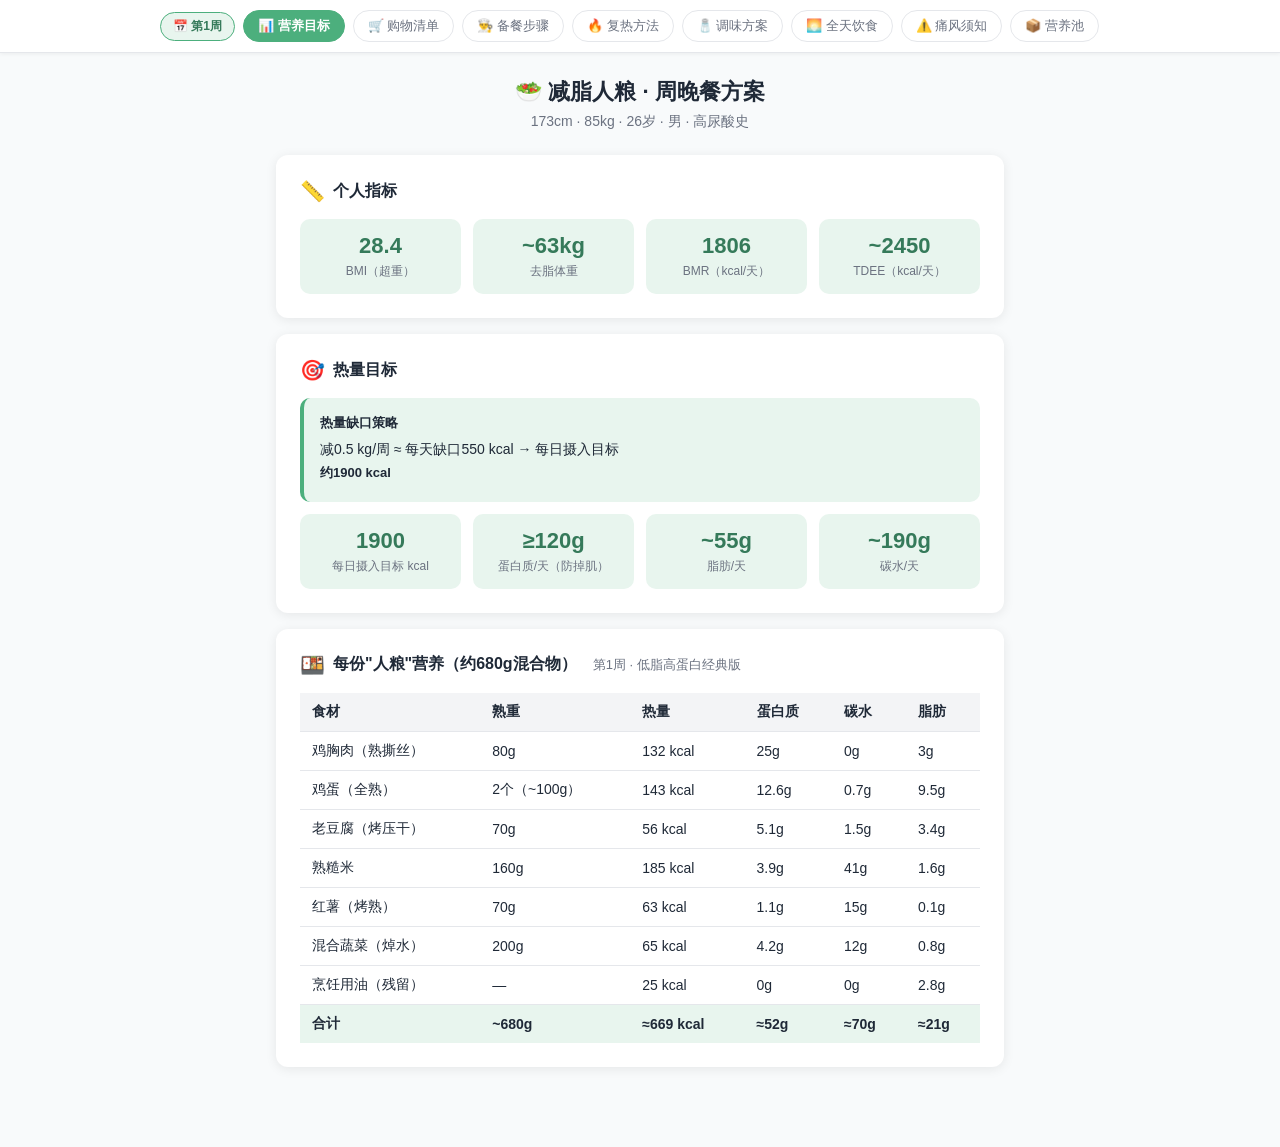
==== commit d1ee2a4c: "sync: align index.html with meal-prep-guide.html incremental improvements - Replace static hardcoded" ====
--- a/index.html
+++ b/index.html
@@ -640,24 +640,7 @@
       </div>
     </div>
 
-    <div class="card">
-      <div class="card-title"><span class="icon">🍱</span>每份"人粮"营养（约680g混合物）</div>
-      <table class="tbl">
-        <thead>
-          <tr><th>食材</th><th>熟重</th><th>热量</th><th>蛋白质</th><th>碳水</th><th>脂肪</th></tr>
-        </thead>
-        <tbody>
-          <tr><td>鸡胸肉（熟撕丝）</td><td>80g</td><td>132 kcal</td><td>25g</td><td>0g</td><td>3g</td></tr>
-          <tr><td>鸡蛋（全熟）</td><td>2个（~100g）</td><td>143 kcal</td><td>12.6g</td><td>0.7g</td><td>9.5g</td></tr>
-          <tr><td>老豆腐（烤压干）</td><td>70g</td><td>56 kcal</td><td>5.1g</td><td>1.5g</td><td>3.4g</td></tr>
-          <tr><td>熟糙米</td><td>160g</td><td>185 kcal</td><td>3.9g</td><td>41g</td><td>1.6g</td></tr>
-          <tr><td>红薯（烤熟）</td><td>70g</td><td>63 kcal</td><td>1.1g</td><td>15g</td><td>0.1g</td></tr>
-          <tr><td>混合蔬菜（焯水）</td><td>200g</td><td>65 kcal</td><td>4.2g</td><td>12g</td><td>0.8g</td></tr>
-          <tr><td>烹饪用油（残留）</td><td>—</td><td>25 kcal</td><td>0g</td><td>0g</td><td>2.8g</td></tr>
-          <tr class="total"><td>合计</td><td>~680g</td><td>≈669 kcal</td><td>≈52g</td><td>≈70g</td><td>≈21g</td></tr>
-        </tbody>
-      </table>
-    </div>
+    <div id="overview-nutrition-content"></div>
   </div>
 </div>
 
@@ -1151,7 +1134,7 @@
     const yearStart = new Date(Date.UTC(date.getUTCFullYear(), 0, 1));
     return Math.ceil((((date - yearStart) / 86400000) + 1) / 7);
   }
-  const CURRENT_WEEK = (getISOWeek(new Date()) % 4) || 4;
+  const CURRENT_WEEK = ((getISOWeek(new Date()) - 1) % 4) + 1;
 
   // ── 4-week rotation data ──
   const WEEK_DATA = [
@@ -1258,6 +1241,19 @@
           tip: '<strong>🎉 备餐完成！</strong> 储存时限：冷藏保鲜3天，冷冻最佳赏味期2周（最长4周）。记得提前一晚将冷冻份转移到冷藏解冻。',
         },
       ],
+      nutrition: {
+        portionDesc: '约680g混合物',
+        rows: [
+          { name: '鸡胸肉（熟撕丝）',   weight: '80g',        kcal: '132 kcal', protein: '25g',   carb: '0g',   fat: '3g'   },
+          { name: '鸡蛋（全熟）',        weight: '2个（~100g）', kcal: '143 kcal', protein: '12.6g', carb: '0.7g', fat: '9.5g' },
+          { name: '老豆腐（烤压干）',    weight: '70g',        kcal: '56 kcal',  protein: '5.1g',  carb: '1.5g', fat: '3.4g' },
+          { name: '熟糙米',             weight: '160g',       kcal: '185 kcal', protein: '3.9g',  carb: '41g',  fat: '1.6g' },
+          { name: '红薯（烤熟）',        weight: '70g',        kcal: '63 kcal',  protein: '1.1g',  carb: '15g',  fat: '0.1g' },
+          { name: '混合蔬菜（焯水）',    weight: '200g',       kcal: '65 kcal',  protein: '4.2g',  carb: '12g',  fat: '0.8g' },
+          { name: '烹饪用油（残留）',    weight: '—',          kcal: '25 kcal',  protein: '0g',    carb: '0g',   fat: '2.8g' },
+        ],
+        total: { weight: '~680g', kcal: '≈669 kcal', protein: '≈52g', carb: '≈70g', fat: '≈21g' },
+      },
     },
     // ─── Week 2: 猪肉+鲈鱼双蛋白版 ───
     {
@@ -1375,6 +1371,20 @@
           tip: '<strong>🎉 备餐完成！</strong> 每天取出时鲜加番茄和黄瓜，提升口感和营养。',
         },
       ],
+      nutrition: {
+        portionDesc: '约675g混合物',
+        rows: [
+          { name: '猪梅头肉（熟切片）',  weight: '50g',        kcal: '90 kcal',  protein: '9g',    carb: '0g',   fat: '6g'   },
+          { name: '鲈鱼（蒸熟）',        weight: '50g',        kcal: '52 kcal',  protein: '9.4g',  carb: '0g',   fat: '1.7g' },
+          { name: '鸡蛋（全熟）',        weight: '2个（~100g）', kcal: '143 kcal', protein: '12.6g', carb: '0.7g', fat: '9.5g' },
+          { name: '北豆腐（煎）',        weight: '70g',        kcal: '57 kcal',  protein: '5.7g',  carb: '1.1g', fat: '3.5g' },
+          { name: '熟藜麦',             weight: '140g',       kcal: '150 kcal', protein: '5.3g',  carb: '28g',  fat: '2.4g' },
+          { name: '紫薯（蒸熟）',        weight: '65g',        kcal: '59 kcal',  protein: '1g',    carb: '13g',  fat: '0.1g' },
+          { name: '混合蔬菜（焯水）',    weight: '200g',       kcal: '65 kcal',  protein: '4.2g',  carb: '12g',  fat: '0.8g' },
+          { name: '烹饪用油（残留）',    weight: '—',          kcal: '25 kcal',  protein: '0g',    carb: '0g',   fat: '2.8g' },
+        ],
+        total: { weight: '~675g', kcal: '≈641 kcal', protein: '≈47g', carb: '≈55g', fat: '≈27g' },
+      },
     },
     // ─── Week 3: 牛肉大补版 ───
     {
@@ -1478,6 +1488,19 @@
           tip: '<strong>🎉 备餐完成！</strong> 每天复热时加入生切彩椒，清爽口感与维C加倍。',
         },
       ],
+      nutrition: {
+        portionDesc: '约650g混合物',
+        rows: [
+          { name: '牛里脊（熟炒）',      weight: '50g',        kcal: '78 kcal',  protein: '11.3g', carb: '0g',   fat: '3.8g' },
+          { name: '鸡蛋（炒碎）',        weight: '2个（~100g）', kcal: '155 kcal', protein: '12.6g', carb: '0.7g', fat: '11g'  },
+          { name: '老豆腐（蒸）',        weight: '70g',        kcal: '56 kcal',  protein: '5.1g',  carb: '1.5g', fat: '3.4g' },
+          { name: '熟糙米',             weight: '160g',       kcal: '185 kcal', protein: '3.9g',  carb: '41g',  fat: '1.6g' },
+          { name: '红薯（微波熟）',      weight: '70g',        kcal: '63 kcal',  protein: '1.1g',  carb: '15g',  fat: '0.1g' },
+          { name: '混合蔬菜（焯水）',    weight: '200g',       kcal: '65 kcal',  protein: '4.2g',  carb: '12g',  fat: '0.8g' },
+          { name: '烹饪用油（残留）',    weight: '—',          kcal: '25 kcal',  protein: '0g',    carb: '0g',   fat: '2.8g' },
+        ],
+        total: { weight: '~650g', kcal: '≈627 kcal', protein: '≈38g', carb: '≈70g', fat: '≈24g' },
+      },
     },
     // ─── Week 4: 猪里脊+草鱼清淡版 ───
     {
@@ -1595,6 +1618,20 @@
           tip: '<strong>🎉 备餐完成！</strong> 本周全批冷藏，溏心蛋3天内食用。每天取出时鲜加番茄和黄瓜。',
         },
       ],
+      nutrition: {
+        portionDesc: '约690g混合物',
+        rows: [
+          { name: '猪里脊（熟切片）',    weight: '50g',        kcal: '61 kcal',  protein: '11.2g', carb: '0g',   fat: '1.7g' },
+          { name: '草鱼（蒸熟）',        weight: '50g',        kcal: '57 kcal',  protein: '8.8g',  carb: '0g',   fat: '2.5g' },
+          { name: '鸡蛋（溏心）',        weight: '2个（~100g）', kcal: '143 kcal', protein: '12.6g', carb: '0.7g', fat: '9.5g' },
+          { name: '北豆腐（烤）',        weight: '70g',        kcal: '57 kcal',  protein: '5.7g',  carb: '1.1g', fat: '3.5g' },
+          { name: '熟燕麦粒',           weight: '150g',       kcal: '137 kcal', protein: '4.5g',  carb: '27g',  fat: '2.6g' },
+          { name: '山药（蒸熟）',        weight: '70g',        kcal: '42 kcal',  protein: '0.9g',  carb: '9.7g', fat: '0.1g' },
+          { name: '混合蔬菜（焯水）',    weight: '200g',       kcal: '65 kcal',  protein: '4.2g',  carb: '12g',  fat: '0.8g' },
+          { name: '烹饪用油（残留）',    weight: '—',          kcal: '25 kcal',  protein: '0g',    carb: '0g',   fat: '2.8g' },
+        ],
+        total: { weight: '~690g', kcal: '≈587 kcal', protein: '≈48g', carb: '≈51g', fat: '≈24g' },
+      },
     },
   ];
 
@@ -1615,6 +1652,31 @@
   }
   function toggleShop(el) {
     el.classList.toggle('got');
+  }
+
+  // ── Overview page renderer ──
+  function renderOverviewPage(week) {
+    if (week < 1 || week > WEEK_DATA.length) return;
+    const { nutrition, label } = WEEK_DATA[week - 1];
+    const rowHtml = nutrition.rows.map(r =>
+      `<tr><td>${r.name}</td><td>${r.weight}</td><td>${r.kcal}</td><td>${r.protein}</td><td>${r.carb}</td><td>${r.fat}</td></tr>`
+    ).join('');
+    const t = nutrition.total;
+    document.getElementById('overview-nutrition-content').innerHTML =
+      `<div class="card">
+        <div class="card-title"><span class="icon">🍱</span>每份"人粮"营养（${nutrition.portionDesc}）<span style="font-size:13px;font-weight:normal;color:var(--text-muted);margin-left:8px">第${week}周 · ${label}</span></div>
+        <div style="overflow-x:auto">
+          <table class="tbl" aria-label="第${week}周人粮营养成分表">
+            <thead>
+              <tr><th>食材</th><th>熟重</th><th>热量</th><th>蛋白质</th><th>碳水</th><th>脂肪</th></tr>
+            </thead>
+            <tbody>
+              ${rowHtml}
+              <tr class="total"><td>合计</td><td>${t.weight}</td><td>${t.kcal}</td><td>${t.protein}</td><td>${t.carb}</td><td>${t.fat}</td></tr>
+            </tbody>
+          </table>
+        </div>
+      </div>`;
   }
 
   // ── Shopping page renderer ──
@@ -1659,7 +1721,7 @@
   }
 
   // ── Prep page renderer ──
-  let TOTAL_STEPS = 6;
+  let TOTAL_STEPS = 0;
   let currentStep = 1;
 
   function renderPrepPage(week) {
@@ -1751,6 +1813,7 @@
 
   // ── Initialise on load ──
   document.getElementById('navWeekNum').textContent = CURRENT_WEEK;
+  renderOverviewPage(CURRENT_WEEK);
   renderShoppingPage(CURRENT_WEEK);
   renderPrepPage(CURRENT_WEEK);
 </script>
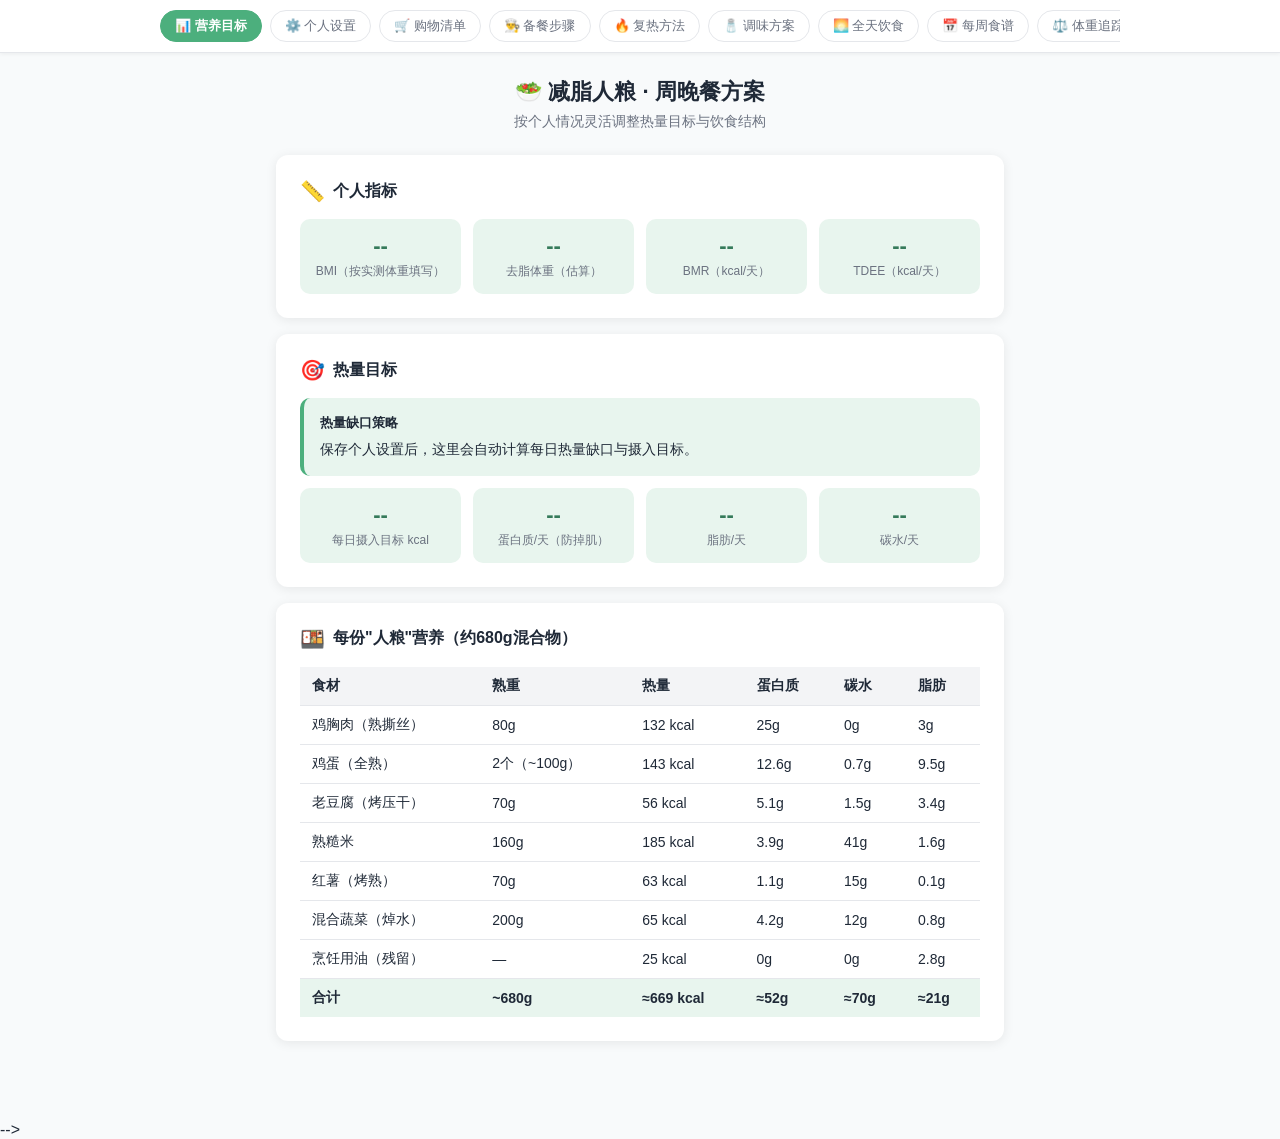
==== commit 5bf0fdfb: "feat: add personalized meal planning with BMR/TDEE calculator, food database, and weekly menu genera" ====
--- a/index.html
+++ b/index.html
@@ -152,6 +152,68 @@
   .tbl tr:hover td { background: var(--gray-light); }
   .tbl .total td { font-weight: 700; background: var(--green-light); }
 
+  /* ── Weight tracker ── */
+  .weight-form {
+    display: grid;
+    grid-template-columns: 1fr 1fr auto;
+    gap: 10px;
+    align-items: end;
+  }
+  .weight-field label {
+    display: block;
+    margin-bottom: 6px;
+    font-size: 12px;
+    color: var(--text-muted);
+  }
+  .weight-field input {
+    width: 100%;
+    border: 1px solid var(--border);
+    border-radius: 8px;
+    padding: 10px 12px;
+    font-size: 14px;
+  }
+  .weight-btn {
+    border: none;
+    background: var(--green);
+    color: var(--white);
+    border-radius: 8px;
+    padding: 10px 16px;
+    font-size: 14px;
+    cursor: pointer;
+    font-weight: 600;
+  }
+  .weight-btn:hover { background: var(--green-dark); }
+  .weight-summary {
+    display: grid;
+    grid-template-columns: repeat(auto-fill, minmax(140px, 1fr));
+    gap: 10px;
+    margin-top: 12px;
+  }
+  .weight-stat {
+    background: var(--green-light);
+    border-radius: 10px;
+    padding: 12px;
+    text-align: center;
+  }
+  .weight-stat-value { font-size: 20px; font-weight: 800; color: var(--green-dark); }
+  .weight-stat-label { font-size: 12px; color: var(--text-muted); margin-top: 2px; }
+  .weight-table-actions button {
+    border: 1px solid var(--border);
+    background: var(--white);
+    color: var(--text-muted);
+    border-radius: 6px;
+    padding: 4px 8px;
+    font-size: 12px;
+    cursor: pointer;
+  }
+  .weight-table-actions button:hover { border-color: var(--red); color: var(--red); }
+  .empty-tip {
+    font-size: 13px;
+    color: var(--text-muted);
+    text-align: center;
+    padding: 12px 0 2px;
+  }
+
   /* ── Alert boxes ── */
   .alert {
     border-radius: 10px;
@@ -421,104 +483,166 @@
   .shop-item-detail { font-size: 12px; color: var(--text-muted); margin-top: 1px; }
   .shop-item-price { font-size: 12px; color: var(--green-dark); font-weight: 600; }
 
-  /* ── Pool / Week tabs ── */
-  .pool-tabs, .week-tabs {
+
+  .profile-card-grid {
+    display: grid;
+    grid-template-columns: repeat(auto-fill, minmax(220px, 1fr));
+    gap: 16px;
+  }
+  .profile-form {
+    display: grid;
+    grid-template-columns: repeat(2, minmax(0, 1fr));
+    gap: 12px;
+  }
+  .profile-field label {
+    display: block;
+    margin-bottom: 6px;
+    font-size: 12px;
+    color: var(--text-muted);
+  }
+  .profile-field input,
+  .profile-field select {
+    width: 100%;
+    border: 1px solid var(--border);
+    border-radius: 8px;
+    padding: 10px 12px;
+    font-size: 14px;
+    background: var(--white);
+    color: var(--text);
+  }
+  .profile-actions {
     display: flex;
-    gap: 8px;
+    gap: 10px;
+    margin-top: 16px;
     flex-wrap: wrap;
-    margin-bottom: 16px;
-  }
-  .pool-tab {
-    padding: 6px 16px;
-    border-radius: 20px;
+  }
+  .secondary-btn {
     border: 1.5px solid var(--border);
     background: var(--white);
-    color: var(--gray);
+    color: var(--text-muted);
+    border-radius: 8px;
+    padding: 10px 16px;
+    font-size: 14px;
+    cursor: pointer;
+    font-weight: 600;
+  }
+  .secondary-btn:hover { border-color: var(--blue); color: var(--blue); }
+  .form-note {
+    margin-top: 12px;
     font-size: 13px;
-    cursor: pointer;
-    transition: all .2s;
-  }
-  .pool-tab:hover { border-color: var(--green); color: var(--green-dark); }
-  .pool-tab.active {
-    background: var(--green);
-    border-color: var(--green);
-    color: var(--white);
-    font-weight: 600;
-  }
-  .week-tab {
-    flex: 1;
-    min-width: 70px;
-    text-align: center;
-    padding: 8px 12px;
-    border-radius: 10px;
-    border: 1.5px solid var(--border);
+    color: var(--text-muted);
+    line-height: 1.7;
+  }
+  .status-text {
+    margin-top: 10px;
+    font-size: 13px;
+    color: var(--green-dark);
+  }
+
+  .weekly-toolbar {
+    display: flex;
+    justify-content: space-between;
+    align-items: center;
+    gap: 12px;
+    margin-bottom: 16px;
+    flex-wrap: wrap;
+  }
+  .weekly-meta {
+    font-size: 13px;
+    color: var(--text-muted);
+  }
+  .weekly-list {
+    display: flex;
+    flex-direction: column;
+    gap: 16px;
+  }
+  .weekly-day {
     background: var(--white);
-    color: var(--gray);
-    font-size: 13px;
-    cursor: pointer;
-    transition: all .2s;
-  }
-  .week-tab:hover { border-color: var(--green); color: var(--green-dark); }
-  .week-tab.active {
-    background: var(--green);
-    border-color: var(--green);
-    color: var(--white);
-    font-weight: 600;
-  }
-  .pool-panel, .week-panel { display: none; }
-  .pool-panel.active, .week-panel.active { display: block; }
-
-  /* ── Ingredient card ── */
-  .ingr-grid {
-    display: grid;
-    grid-template-columns: repeat(auto-fill, minmax(260px, 1fr));
-    gap: 14px;
-  }
-  .ingr-card {
-    border-radius: 10px;
-    padding: 16px;
-    border: 1.5px solid var(--border);
-    background: var(--white);
-  }
-  .ingr-card h3 {
-    font-size: 14px;
-    font-weight: 700;
-    margin-bottom: 6px;
+    border-radius: var(--radius);
+    box-shadow: var(--shadow);
+    padding: 20px;
+  }
+  .weekly-day-header {
     display: flex;
+    justify-content: space-between;
     align-items: center;
-    justify-content: space-between;
-    gap: 6px;
-  }
-  .ingr-meta {
+    gap: 10px;
+    margin-bottom: 14px;
+    flex-wrap: wrap;
+  }
+  .weekly-day-title {
+    font-size: 17px;
+    font-weight: 800;
+    color: var(--text);
+  }
+  .weekly-day-subtitle {
     font-size: 12px;
     color: var(--text-muted);
-    margin-bottom: 8px;
-  }
-  .ingr-method {
-    font-size: 13px;
-    color: var(--text);
-    line-height: 1.75;
-  }
-  .ingr-method strong {
-    display: block;
-    margin-bottom: 3px;
+    margin-top: 3px;
+  }
+  .weekly-total {
+    background: var(--green-light);
     color: var(--green-dark);
+    border-radius: 999px;
+    padding: 6px 12px;
     font-size: 12px;
     font-weight: 700;
   }
-
-  /* ── Purine badge ── */
-  .purine-badge {
-    display: inline-block;
-    padding: 1px 7px;
+  .weekly-meals {
+    display: grid;
+    gap: 12px;
+  }
+  .weekly-meal {
+    border: 1px solid var(--border);
     border-radius: 10px;
-    font-size: 11px;
+    padding: 14px;
+    background: #fcfdfd;
+  }
+  .weekly-meal-top {
+    display: flex;
+    justify-content: space-between;
+    gap: 10px;
+    align-items: flex-start;
+    flex-wrap: wrap;
+  }
+  .weekly-meal-label {
+    font-size: 12px;
+    color: var(--text-muted);
+    margin-bottom: 4px;
+  }
+  .weekly-meal-name {
+    font-size: 15px;
+    font-weight: 700;
+    color: var(--text);
+  }
+  .weekly-meal-desc,
+  .weekly-meal-ingredients {
+    margin-top: 8px;
+    font-size: 13px;
+    color: var(--text-muted);
+    line-height: 1.7;
+  }
+  .weekly-macros {
+    display: flex;
+    flex-wrap: wrap;
+    gap: 8px;
+    margin-top: 10px;
+  }
+  .macro-chip {
+    display: inline-flex;
+    align-items: center;
+    gap: 4px;
+    padding: 4px 8px;
+    border-radius: 999px;
+    background: var(--gray-light);
+    font-size: 12px;
+    color: var(--text-muted);
     font-weight: 600;
-    white-space: nowrap;
-  }
-  .purine-low  { background: var(--green-light);  color: var(--green-dark); }
-  .purine-mid  { background: var(--orange-light); color: #92400e; }
-  .purine-high { background: var(--red-light);    color: #991b1b; }
+  }
+  .macro-chip.primary {
+    background: var(--green-light);
+    color: var(--green-dark);
+  }
 
   @media (max-width: 600px) and (orientation: portrait) {
     .top-nav { padding: 0 10px; }
@@ -531,7 +655,10 @@
     .card { padding: 16px; }
     .card-title { margin-bottom: 12px; }
 
-    .stat-grid { grid-template-columns: repeat(2, minmax(0, 1fr)); }
+    .stat-grid,
+    .weight-summary { grid-template-columns: repeat(2, minmax(0, 1fr)); }
+    .weight-form { grid-template-columns: 1fr; }
+    .weight-btn { width: 100%; }
 
     .tbl { font-size: 13px; }
     .tbl th, .tbl td { padding: 8px 8px; }
@@ -544,24 +671,15 @@
     .step-title-block h2 { font-size: 17px; }
 
     .seasoning-grid,
-    .shop-grid,
-    .ingr-grid { grid-template-columns: 1fr; }
-    .pool-tab { padding: 5px 10px; font-size: 12px; }
+    .shop-grid { grid-template-columns: 1fr; }
+    .profile-form { grid-template-columns: 1fr; }
+    .profile-actions,
+    .weekly-toolbar,
+    .weekly-day-header,
+    .weekly-meal-top { flex-direction: column; align-items: stretch; }
+    .weekly-total { text-align: center; }
     .meal-item { flex-direction: column; gap: 6px; }
     .meal-time { width: auto; padding-top: 0; }
-  }
-
-  /* ── Week indicator pill ── */
-  .nav-week-pill {
-    flex-shrink: 0;
-    padding: 5px 12px;
-    background: var(--green-light);
-    color: var(--green-dark);
-    border-radius: 20px;
-    font-size: 12px;
-    font-weight: 700;
-    white-space: nowrap;
-    border: 1.5px solid var(--green);
   }
 </style>
 </head>
@@ -570,45 +688,47 @@
 <!-- ── Navigation ── -->
 <nav class="top-nav">
   <div class="nav-inner">
-    <div class="nav-week-pill">📅 第<span id="navWeekNum">?</span>周</div>
     <button class="nav-btn active" onclick="showPage('overview')">📊 营养目标</button>
+    <button class="nav-btn" onclick="showPage('profile')">⚙️ 个人设置</button>
     <button class="nav-btn" onclick="showPage('shopping')">🛒 购物清单</button>
     <button class="nav-btn" onclick="showPage('prep')">👨‍🍳 备餐步骤</button>
     <button class="nav-btn" onclick="showPage('reheat')">🔥 复热方法</button>
     <button class="nav-btn" onclick="showPage('seasoning')">🧂 调味方案</button>
     <button class="nav-btn" onclick="showPage('diet')">🌅 全天饮食</button>
+    <button class="nav-btn" onclick="showPage('weekly')">📅 每周食谱</button>
+    <button class="nav-btn" onclick="showPage('weight')">⚖️ 体重追踪</button>
     <button class="nav-btn" onclick="showPage('gout')">⚠️ 痛风须知</button>
-    <button class="nav-btn" onclick="showPage('pools')">📦 营养池</button>
   </div>
 </nav>
 
 <!-- ══════════════════════════════════════════ -->
 <!-- PAGE: overview                             -->
 <!-- ══════════════════════════════════════════ -->
+
 <div id="page-overview" class="page active">
   <div class="page-wrap">
     <div class="page-header">
       <h1>🥗 减脂人粮 · 周晚餐方案</h1>
-      <p>173cm · 85kg · 26岁 · 男 · 高尿酸史</p>
+      <p>按个人情况灵活调整热量目标与饮食结构</p>
     </div>
 
     <div class="card">
       <div class="card-title"><span class="icon">📏</span>个人指标</div>
       <div class="stat-grid">
         <div class="stat-item">
-          <div class="stat-value">28.4</div>
-          <div class="stat-label">BMI（超重）</div>
+          <div class="stat-value" id="profileBmi">--</div>
+          <div class="stat-label">BMI（按实测体重填写）</div>
         </div>
         <div class="stat-item">
-          <div class="stat-value">~63kg</div>
-          <div class="stat-label">去脂体重</div>
+          <div class="stat-value" id="profileLeanMass">--</div>
+          <div class="stat-label">去脂体重（估算）</div>
         </div>
         <div class="stat-item">
-          <div class="stat-value">1806</div>
+          <div class="stat-value" id="profileBmr">--</div>
           <div class="stat-label">BMR（kcal/天）</div>
         </div>
         <div class="stat-item">
-          <div class="stat-value">~2450</div>
+          <div class="stat-value" id="profileTdee">--</div>
           <div class="stat-label">TDEE（kcal/天）</div>
         </div>
       </div>
@@ -618,43 +738,262 @@
       <div class="card-title"><span class="icon">🎯</span>热量目标</div>
       <div class="alert alert-green">
         <strong>热量缺口策略</strong>
-        减0.5 kg/周 ≈ 每天缺口550 kcal → 每日摄入目标 <strong>约1900 kcal</strong>
+        <span id="goalStrategyText">保存个人设置后，这里会自动计算每日热量缺口与摄入目标。</span>
       </div>
       <div class="stat-grid">
         <div class="stat-item">
-          <div class="stat-value">1900</div>
+          <div class="stat-value" id="goalCalories">--</div>
           <div class="stat-label">每日摄入目标 kcal</div>
         </div>
         <div class="stat-item">
-          <div class="stat-value">≥120g</div>
+          <div class="stat-value" id="goalProtein">--</div>
           <div class="stat-label">蛋白质/天（防掉肌）</div>
         </div>
         <div class="stat-item">
-          <div class="stat-value">~55g</div>
+          <div class="stat-value" id="goalFat">--</div>
           <div class="stat-label">脂肪/天</div>
         </div>
         <div class="stat-item">
-          <div class="stat-value">~190g</div>
+          <div class="stat-value" id="goalCarb">--</div>
           <div class="stat-label">碳水/天</div>
         </div>
       </div>
     </div>
 
-    <div id="overview-nutrition-content"></div>
+    <div class="card">
+      <div class="card-title"><span class="icon">🍱</span>每份"人粮"营养（约680g混合物）</div>
+      <table class="tbl">
+        <thead>
+          <tr><th>食材</th><th>熟重</th><th>热量</th><th>蛋白质</th><th>碳水</th><th>脂肪</th></tr>
+        </thead>
+        <tbody>
+          <tr><td>鸡胸肉（熟撕丝）</td><td>80g</td><td>132 kcal</td><td>25g</td><td>0g</td><td>3g</td></tr>
+          <tr><td>鸡蛋（全熟）</td><td>2个（~100g）</td><td>143 kcal</td><td>12.6g</td><td>0.7g</td><td>9.5g</td></tr>
+          <tr><td>老豆腐（烤压干）</td><td>70g</td><td>56 kcal</td><td>5.1g</td><td>1.5g</td><td>3.4g</td></tr>
+          <tr><td>熟糙米</td><td>160g</td><td>185 kcal</td><td>3.9g</td><td>41g</td><td>1.6g</td></tr>
+          <tr><td>红薯（烤熟）</td><td>70g</td><td>63 kcal</td><td>1.1g</td><td>15g</td><td>0.1g</td></tr>
+          <tr><td>混合蔬菜（焯水）</td><td>200g</td><td>65 kcal</td><td>4.2g</td><td>12g</td><td>0.8g</td></tr>
+          <tr><td>烹饪用油（残留）</td><td>—</td><td>25 kcal</td><td>0g</td><td>0g</td><td>2.8g</td></tr>
+          <tr class="total"><td>合计</td><td>~680g</td><td>≈669 kcal</td><td>≈52g</td><td>≈70g</td><td>≈21g</td></tr>
+        </tbody>
+      </table>
+    </div>
   </div>
 </div>
 
 <!-- ══════════════════════════════════════════ -->
+<!-- PAGE: profile                             -->
+<!-- ══════════════════════════════════════════ -->
+<div id="page-profile" class="page">
+  <div class="page-wrap">
+    <div class="page-header">
+      <h1>⚙️ 个人设置</h1>
+      <p>先保存个人资料，再自动计算每日热量与每周食谱</p>
+    </div>
+
+    <div class="card">
+      <div class="card-title"><span class="icon">🧍</span>基础资料</div>
+      <form id="profileForm" onsubmit="saveProfileSettings(event)">
+        <div class="profile-form">
+          <div class="profile-field">
+            <label for="profileHeight">身高（cm）</label>
+            <input id="profileHeight" type="number" min="120" max="230" step="1" value="170" required>
+          </div>
+          <div class="profile-field">
+            <label for="profileWeight">体重（kg）</label>
+            <input id="profileWeight" type="number" min="30" max="300" step="0.1" value="75" required>
+          </div>
+          <div class="profile-field">
+            <label for="profileAge">年龄</label>
+            <input id="profileAge" type="number" min="16" max="100" step="1" value="28" required>
+          </div>
+          <div class="profile-field">
+            <label for="profileGender">性别</label>
+            <select id="profileGender" required>
+              <option value="male">男</option>
+              <option value="female">女</option>
+            </select>
+          </div>
+          <div class="profile-field">
+            <label for="profileActivity">活动水平</label>
+            <select id="profileActivity" required>
+              <option value="sedentary">久坐少动</option>
+              <option value="light">轻量活动</option>
+              <option value="moderate" selected>中等活动</option>
+              <option value="active">高活动量</option>
+              <option value="very_active">非常活跃</option>
+            </select>
+          </div>
+          <div class="profile-field">
+            <label for="profileGoal">减重目标（kg/周）</label>
+            <select id="profileGoal" required>
+              <option value="0.25">0.25</option>
+              <option value="0.5" selected>0.5</option>
+              <option value="0.75">0.75</option>
+            </select>
+          </div>
+        </div>
+        <div class="profile-actions">
+          <button class="weight-btn" type="submit">保存设置并计算</button>
+          <button class="secondary-btn" type="button" onclick="restoreDefaultProfileForm()">恢复默认值</button>
+        </div>
+        <div class="form-note">默认值仅用于快速填写；首次打开不会自动计算，需点击“保存设置并计算”后才会驱动指标与周食谱。</div>
+        <div class="status-text" id="profileSaveStatus">当前尚未启用个人设置。</div>
+      </form>
+    </div>
+
+    <div class="card">
+      <div class="card-title"><span class="icon">🧠</span>计算逻辑</div>
+      <div class="alert alert-blue">
+        <strong>Mifflin-St Jeor 公式</strong>
+        男：10×体重 + 6.25×身高 - 5×年龄 + 5；女：10×体重 + 6.25×身高 - 5×年龄 - 161。活动系数用于估算 TDEE，再按每周减重目标扣减每日热量。
+      </div>
+      <div class="alert alert-green" style="margin-bottom:0">
+        <strong>宏量营养素分配</strong>
+        蛋白质 = 2g/kg 体重；脂肪 = 总热量 25%；碳水 = 剩余热量。保存后会同步刷新“营养目标”和“每周食谱”。
+      </div>
+    </div>
+  </div>
+</div>
+
+<!-- ══════════════════════════════════════════ -->
 <!-- PAGE: shopping                            -->
+<!-- ══════════════════════════════════════════ -->                            -->
 <!-- ══════════════════════════════════════════ -->
 <div id="page-shopping" class="page">
   <div class="page-wrap">
     <div class="page-header">
       <h1>🛒 购物清单</h1>
-      <p>5天用量 · 点击勾选已购买的食材 · <span id="shopping-week-label" style="color:var(--green-dark);font-weight:700"></span></p>
-    </div>
-
-    <div id="shopping-content"></div>
+      <p>5天用量 · 点击勾选已购买的食材</p>
+    </div>
+
+    <div class="card">
+      <div class="card-title"><span class="icon">🥩</span>蛋白质来源</div>
+      <div class="shop-grid">
+        <div class="shop-item" onclick="toggleShop(this)">
+          <div class="shop-check">✓</div>
+          <div class="shop-item-info">
+            <div class="shop-item-name">鸡胸肉（去皮去骨）</div>
+            <div class="shop-item-detail">400g 生重</div>
+          </div>
+          <div class="shop-item-price">¥8-12</div>
+        </div>
+        <div class="shop-item" onclick="toggleShop(this)">
+          <div class="shop-check">✓</div>
+          <div class="shop-item-info">
+            <div class="shop-item-name">鸡蛋</div>
+            <div class="shop-item-detail">10个</div>
+          </div>
+          <div class="shop-item-price">¥6-8</div>
+        </div>
+        <div class="shop-item" onclick="toggleShop(this)">
+          <div class="shop-check">✓</div>
+          <div class="shop-item-info">
+            <div class="shop-item-name">老豆腐 / 北豆腐</div>
+            <div class="shop-item-detail">350g</div>
+          </div>
+          <div class="shop-item-price">¥3-5</div>
+        </div>
+      </div>
+    </div>
+
+    <div class="card">
+      <div class="card-title"><span class="icon">🌾</span>主食</div>
+      <div class="shop-grid">
+        <div class="shop-item" onclick="toggleShop(this)">
+          <div class="shop-check">✓</div>
+          <div class="shop-item-info">
+            <div class="shop-item-name">糙米</div>
+            <div class="shop-item-detail">500g（余下备下次）</div>
+          </div>
+          <div class="shop-item-price">¥5-8</div>
+        </div>
+        <div class="shop-item" onclick="toggleShop(this)">
+          <div class="shop-check">✓</div>
+          <div class="shop-item-info">
+            <div class="shop-item-name">红薯</div>
+            <div class="shop-item-detail">400g</div>
+          </div>
+          <div class="shop-item-price">¥3-5</div>
+        </div>
+      </div>
+    </div>
+
+    <div class="card">
+      <div class="card-title"><span class="icon">🥦</span>蔬菜</div>
+      <div class="shop-grid">
+        <div class="shop-item" onclick="toggleShop(this)">
+          <div class="shop-check">✓</div>
+          <div class="shop-item-info">
+            <div class="shop-item-name">西兰花</div>
+            <div class="shop-item-detail">400g</div>
+          </div>
+          <div class="shop-item-price">¥4-6</div>
+        </div>
+        <div class="shop-item" onclick="toggleShop(this)">
+          <div class="shop-check">✓</div>
+          <div class="shop-item-info">
+            <div class="shop-item-name">胡萝卜</div>
+            <div class="shop-item-detail">180g</div>
+          </div>
+          <div class="shop-item-price">¥2-3</div>
+        </div>
+        <div class="shop-item" onclick="toggleShop(this)">
+          <div class="shop-check">✓</div>
+          <div class="shop-item-info">
+            <div class="shop-item-name">红/黄彩椒</div>
+            <div class="shop-item-detail">200g（富含维C，有益降尿酸）</div>
+          </div>
+          <div class="shop-item-price">¥4-6</div>
+        </div>
+        <div class="shop-item" onclick="toggleShop(this)">
+          <div class="shop-check">✓</div>
+          <div class="shop-item-info">
+            <div class="shop-item-name">西葫芦</div>
+            <div class="shop-item-detail">200g</div>
+          </div>
+          <div class="shop-item-price">¥2-3</div>
+        </div>
+        <div class="shop-item" onclick="toggleShop(this)">
+          <div class="shop-check">✓</div>
+          <div class="shop-item-info">
+            <div class="shop-item-name">菠菜 / 羽衣甘蓝</div>
+            <div class="shop-item-detail">150g</div>
+          </div>
+          <div class="shop-item-price">¥2-3</div>
+        </div>
+      </div>
+    </div>
+
+    <div class="card">
+      <div class="card-title"><span class="icon">🫒</span>辅料</div>
+      <div class="shop-grid">
+        <div class="shop-item" onclick="toggleShop(this)">
+          <div class="shop-check">✓</div>
+          <div class="shop-item-info">
+            <div class="shop-item-name">橄榄油</div>
+            <div class="shop-item-detail">少量（约20ml用于处理鸡胸/豆腐）</div>
+          </div>
+          <div class="shop-item-price">已有即可</div>
+        </div>
+        <div class="shop-item" onclick="toggleShop(this)">
+          <div class="shop-check">✓</div>
+          <div class="shop-item-info">
+            <div class="shop-item-name">大蒜</div>
+            <div class="shop-item-detail">5瓣</div>
+          </div>
+          <div class="shop-item-price">¥1</div>
+        </div>
+        <div class="shop-item" onclick="toggleShop(this)">
+          <div class="shop-check">✓</div>
+          <div class="shop-item-info">
+            <div class="shop-item-name">黑胡椒</div>
+            <div class="shop-item-detail">适量（腌鸡胸用）</div>
+          </div>
+          <div class="shop-item-price">已有即可</div>
+        </div>
+      </div>
+    </div>
 
     <div class="alert alert-orange" style="margin-top:0">
       <strong>⚠️ 痛风禁忌食材 — 请勿购买</strong>
@@ -675,7 +1014,7 @@
   <div class="page-wrap">
     <div class="page-header">
       <h1>👨‍🍳 备餐步骤</h1>
-      <p>建议周日下午进行 · 总计约90分钟 · <span id="prep-week-label" style="color:var(--green-dark);font-weight:700"></span></p>
+      <p>建议周日下午进行 · 总计约90分钟</p>
     </div>
 
     <!-- Step progress dots -->
@@ -684,17 +1023,171 @@
     <!-- Step navigation -->
     <div class="step-nav">
       <button class="step-nav-btn" id="btnPrev" onclick="changeStep(-1)" disabled>← 上一步</button>
-      <span class="step-counter" id="stepCounter"></span>
+      <span class="step-counter" id="stepCounter">第 1 步 / 共 6 步</span>
       <button class="step-nav-btn" id="btnNext" onclick="changeStep(1)">下一步 →</button>
     </div>
 
-    <!-- Step panels rendered by JS -->
-    <div id="prep-content"></div>
+    <!-- Step 1: Rice -->
+    <div class="step-panel active" id="step-1">
+      <div class="card">
+        <div class="step-header">
+          <div class="step-number">1</div>
+          <div class="step-title-block">
+            <h2>煮糙米</h2>
+            <div class="step-time">
+              <span class="tag">⏱ 主动操作20分钟 + 被动等待40分钟</span>
+            </div>
+          </div>
+        </div>
+        <ul class="checklist" id="chk-1">
+          <li onclick="toggleCheck(this)"><div class="check-box"></div><span>称出 <strong>320g 糙米</strong>，充分淘洗2-3遍至水变清</span></li>
+          <li onclick="toggleCheck(this)"><div class="check-box"></div><span>按 <strong>1:1.5 比例</strong> 加水（糙米320g → 加水480ml）</span></li>
+          <li onclick="toggleCheck(this)"><div class="check-box"></div><span>用电饭锅或普通锅煮熟（电饭锅选"糙米"档，或大火烧开转小火焖40分钟）</span></li>
+          <li onclick="toggleCheck(this)"><div class="check-box"></div><span>煮好后<strong>摊开在烤盘或大盘上晾凉</strong>（防结块，加速冷却）— 同时进行后续步骤</span></li>
+        </ul>
+        <div class="alert alert-blue step-tip">
+          <strong>💡 小贴士</strong>
+          糙米煮好后会膨胀约2.5倍，320g干重 ≈ 800g熟重，正好5份每份160g。晾凉时可用风扇辅助。
+        </div>
+      </div>
+    </div>
+
+    <!-- Step 2: Chicken -->
+    <div class="step-panel" id="step-2">
+      <div class="card">
+        <div class="step-header">
+          <div class="step-number">2</div>
+          <div class="step-title-block">
+            <h2>处理鸡胸肉</h2>
+            <div class="step-time">
+              <span class="tag">⏱ 约25分钟</span>
+            </div>
+          </div>
+        </div>
+        <ul class="checklist" id="chk-2">
+          <li onclick="toggleCheck(this)"><div class="check-box"></div><span>鸡胸肉400g均匀涂抹少量<strong>橄榄油、蒜末、黑胡椒</strong>（不加盐，后续调味时控钠）</span></li>
+          <li onclick="toggleCheck(this)"><div class="check-box"></div><span>腌制5分钟等待入味</span></li>
+          <li onclick="toggleCheck(this)"><div class="check-box"></div><span>放入<strong>空气炸锅</strong>，180°C 烤 <strong>18-20分钟</strong>（中途翻面一次）</span></li>
+          <li onclick="toggleCheck(this)"><div class="check-box"></div><span>取出，用竹签刺入最厚处确认无粉红色，确认熟透</span></li>
+          <li onclick="toggleCheck(this)"><div class="check-box"></div><span>冷却至不烫手后，<strong>用手顺纤维方向撕成细丝</strong>（勿切，撕丝冻后口感更佳）</span></li>
+        </ul>
+        <div class="alert alert-orange step-tip">
+          <strong>⚠️ 痛风提示</strong>
+          鸡肉属中嘌呤食物，每份80g（熟重）在安全范围内，无需完全避免。若近期关节不适，可将此份量减至50g，豆腐增至100g。
+        </div>
+      </div>
+    </div>
+
+    <!-- Step 3: Tofu -->
+    <div class="step-panel" id="step-3">
+      <div class="card">
+        <div class="step-header">
+          <div class="step-number">3</div>
+          <div class="step-title-block">
+            <h2>处理老豆腐</h2>
+            <div class="step-time">
+              <span class="tag">⏱ 约10分钟（含压水）</span>
+            </div>
+          </div>
+        </div>
+        <ul class="checklist" id="chk-3">
+          <li onclick="toggleCheck(this)"><div class="check-box"></div><span>老豆腐350g切成约 <strong>1.5cm 小块</strong></span></li>
+          <li onclick="toggleCheck(this)"><div class="check-box"></div><span>用<strong>厨房纸巾</strong>包裹后放在砧板上，上方压一个重物（碗/锅）静置 <strong>10分钟</strong> 排出多余水分</span></li>
+          <li onclick="toggleCheck(this)"><div class="check-box"></div><span>豆腐擦干表面，放入空气炸锅 <strong>200°C 烤10-12分钟</strong> 至表面微金黄（不需加任何调味料）</span></li>
+          <li onclick="toggleCheck(this)"><div class="check-box"></div><span>取出冷却备用（烤制后质地更紧实，冷冻复热后不会变软烂）</span></li>
+        </ul>
+        <div class="alert alert-green step-tip">
+          <strong>✅ 为什么选老豆腐？</strong>
+          北豆腐/老豆腐嘌呤含量低于嫩豆腐和豆浆，且低脂乳蛋白有助于促进尿酸排泄。是痛风患者优质蛋白质来源。
+        </div>
+      </div>
+    </div>
+
+    <!-- Step 4: Eggs -->
+    <div class="step-panel" id="step-4">
+      <div class="card">
+        <div class="step-header">
+          <div class="step-number">4</div>
+          <div class="step-title-block">
+            <h2>煮鸡蛋</h2>
+            <div class="step-time">
+              <span class="tag">⏱ 约15分钟</span>
+            </div>
+          </div>
+        </div>
+        <ul class="checklist" id="chk-4">
+          <li onclick="toggleCheck(this)"><div class="check-box"></div><span><strong>冷水</strong>放入10个鸡蛋，开火</span></li>
+          <li onclick="toggleCheck(this)"><div class="check-box"></div><span>水沸腾后继续计时 <strong>10分钟</strong>（全熟蛋，混合后不会变质）</span></li>
+          <li onclick="toggleCheck(this)"><div class="check-box"></div><span>捞出立即放入<strong>冰水</strong>浸泡5分钟（好剥壳）</span></li>
+          <li onclick="toggleCheck(this)"><div class="check-box"></div><span>全部剥壳，每个切成<strong>4瓣</strong>备用</span></li>
+        </ul>
+        <div class="alert alert-blue step-tip">
+          <strong>💡 蛋黄处理提示</strong>
+          全蛋冷冻后蛋白质地会变橡皮。若介意，可将蛋黄单独放一个容器（复热后加），蛋白切碎混入。或全部打散炒成蛋碎（口感最均匀）。
+        </div>
+      </div>
+    </div>
+
+    <!-- Step 5: Vegetables -->
+    <div class="step-panel" id="step-5">
+      <div class="card">
+        <div class="step-header">
+          <div class="step-number">5</div>
+          <div class="step-title-block">
+            <h2>蔬菜焯水</h2>
+            <div class="step-time">
+              <span class="tag">⏱ 约15分钟</span>
+            </div>
+          </div>
+        </div>
+        <ul class="checklist" id="chk-5">
+          <li onclick="toggleCheck(this)"><div class="check-box"></div><span>烧一大锅水至沸腾，<strong>不加盐</strong></span></li>
+          <li onclick="toggleCheck(this)"><div class="check-box"></div><span><strong>胡萝卜</strong>（切小丁，180g）先下锅，焯 <strong>3分钟</strong>，捞出放冰水</span></li>
+          <li onclick="toggleCheck(this)"><div class="check-box"></div><span><strong>西兰花</strong>（切小朵，400g）焯 <strong>2分钟</strong>，捞出放冰水</span></li>
+          <li onclick="toggleCheck(this)"><div class="check-box"></div><span><strong>西葫芦</strong>（切半圆片，200g）焯 <strong>1.5分钟</strong>，捞出放冰水</span></li>
+          <li onclick="toggleCheck(this)"><div class="check-box"></div><span><strong>彩椒</strong>（切小块，200g）焯 <strong>1分钟</strong>（保留维C），捞出放冰水</span></li>
+          <li onclick="toggleCheck(this)"><div class="check-box"></div><span><strong>菠菜/甘蓝</strong>（150g）最后放，焯 <strong>30秒</strong>即可，捞出放冰水</span></li>
+          <li onclick="toggleCheck(this)"><div class="check-box"></div><span>所有蔬菜从冰水捞出，<strong>充分甩干/沥干水分</strong>（这一步非常关键！水分越少，冷冻质量越好）</span></li>
+        </ul>
+        <div class="alert alert-orange step-tip">
+          <strong>⚠️ 注意焯水顺序</strong>
+          按耐热性从高到低依次入锅，可用同一锅水无需换水。焯水保留更多营养，比炒制更适合混合冷冻。
+        </div>
+      </div>
+    </div>
+
+    <!-- Step 6: Sweet potato + Mix + Pack -->
+    <div class="step-panel" id="step-6">
+      <div class="card">
+        <div class="step-header">
+          <div class="step-number">6</div>
+          <div class="step-title-block">
+            <h2>红薯 → 混合 → 分装</h2>
+            <div class="step-time">
+              <span class="tag">⏱ 约30分钟</span>
+            </div>
+          </div>
+        </div>
+        <ul class="checklist" id="chk-6">
+          <li onclick="toggleCheck(this)"><div class="check-box"></div><span>红薯350g去皮切约 <strong>2cm 小块</strong>，空气炸锅 <strong>200°C 烤20-22分钟</strong>至熟软表面微干，冷却备用</span></li>
+          <li onclick="toggleCheck(this)"><div class="check-box"></div><span>确认所有食材均已<strong>冷却至室温</strong>再混合（热食材会导致结露和细菌滋生）</span></li>
+          <li onclick="toggleCheck(this)"><div class="check-box"></div><span>大盆中放入糙米 + 蔬菜 + 红薯，<strong>轻轻翻拌</strong>均匀</span></li>
+          <li onclick="toggleCheck(this)"><div class="check-box"></div><span>加入鸡肉丝和豆腐块，继续轻拌（勿压碎豆腐）</span></li>
+          <li onclick="toggleCheck(this)"><div class="check-box"></div><span>加入切好的鸡蛋（全蛋或仅蛋白，蛋黄可单独封装）</span></li>
+          <li onclick="toggleCheck(this)"><div class="check-box"></div><span>称重分为 <strong>5等份（每份约680g）</strong>，装入密封容器或冷冻袋（排尽空气）</span></li>
+          <li onclick="toggleCheck(this)"><div class="check-box"></div><span>贴标签注明日期：<strong>前3份冷藏</strong>（3天内食用），<strong>后2份冷冻</strong></span></li>
+        </ul>
+        <div class="alert alert-green step-tip">
+          <strong>🎉 备餐完成！</strong>
+          储存时限：冷藏保鲜 3天，冷冻最佳赏味期 2周（最长4周）。记得提前一晚将冷冻份转移到冷藏解冻。
+        </div>
+      </div>
+    </div>
 
     <!-- Bottom step nav repeat -->
     <div class="step-nav" style="margin-top:0">
       <button class="step-nav-btn" id="btnPrev2" onclick="changeStep(-1)" disabled>← 上一步</button>
-      <span class="step-counter" id="stepCounter2"></span>
+      <span class="step-counter" id="stepCounter2">第 1 步 / 共 6 步</span>
       <button class="step-nav-btn" id="btnNext2" onclick="changeStep(1)">下一步 →</button>
     </div>
   </div>
@@ -827,7 +1320,7 @@
   <div class="page-wrap">
     <div class="page-header">
       <h1>🌅 全天饮食框架</h1>
-      <p>目标：约1900 kcal / 天 · 蛋白质 ≥120g</p>
+      <p id="dietTargetText">保存个人设置后，这里会同步显示你的全天热量与蛋白目标</p>
     </div>
 
     <div class="card">
@@ -896,6 +1389,82 @@
         每天饮水 <strong>≥ 2000ml</strong>（白水 / 淡茶 / 无糖苏打水）<br>
         充足饮水是降低尿酸的最重要非饮食干预，请设定手机提醒定时喝水。
       </div>
+    </div>
+  </div>
+</div>
+
+
+<!-- ══════════════════════════════════════════ -->
+<!-- PAGE: weekly                              -->
+<!-- ══════════════════════════════════════════ -->
+<div id="page-weekly" class="page">
+  <div class="page-wrap">
+    <div class="page-header">
+      <h1>📅 每周食谱</h1>
+      <p>根据你的热量与宏量目标，自动生成 7 天早餐 / 午餐 / 加餐 / 晚餐</p>
+    </div>
+
+    <div class="card">
+      <div class="weekly-toolbar">
+        <div>
+          <div class="card-title" style="margin-bottom:6px"><span class="icon">🗓️</span>本周计划</div>
+          <div class="weekly-meta" id="weeklyPlanMeta">保存个人设置后会自动生成本周菜单。</div>
+        </div>
+        <button class="weight-btn" type="button" onclick="regenerateWeeklyPlan()">🔄 重新生成</button>
+      </div>
+      <div id="weeklyPlanContainer"></div>
+    </div>
+  </div>
+</div>
+
+<!-- ══════════════════════════════════════════ -->
+<!-- PAGE: weight                              -->
+<!-- ══════════════════════════════════════════ -->
+<div id="page-weight" class="page">
+  <div class="page-wrap">
+    <div class="page-header">
+      <h1>⚖️ 每日体重追踪</h1>
+      <p>记录每天体重，观察减脂趋势与波动</p>
+    </div>
+
+    <div class="card">
+      <div class="card-title"><span class="icon">📝</span>新增记录</div>
+      <form class="weight-form" onsubmit="saveWeightRecord(event)">
+        <div class="weight-field">
+          <label for="weightDate">日期</label>
+          <input id="weightDate" type="date" required>
+        </div>
+        <div class="weight-field">
+          <label for="weightValue">体重（kg）</label>
+          <input id="weightValue" type="number" min="20" max="300" step="0.1" placeholder="例如 84.6" required>
+        </div>
+        <button class="weight-btn" type="submit">保存记录</button>
+      </form>
+      <div class="weight-summary">
+        <div class="weight-stat">
+          <div class="weight-stat-value" id="latestWeight">--</div>
+          <div class="weight-stat-label">最近体重</div>
+        </div>
+        <div class="weight-stat">
+          <div class="weight-stat-value" id="weightChange">--</div>
+          <div class="weight-stat-label">累计变化</div>
+        </div>
+        <div class="weight-stat">
+          <div class="weight-stat-value" id="recordCount">0</div>
+          <div class="weight-stat-label">总记录天数</div>
+        </div>
+      </div>
+    </div>
+
+    <div class="card">
+      <div class="card-title"><span class="icon">📅</span>历史记录</div>
+      <table class="tbl">
+        <thead>
+          <tr><th>日期</th><th>体重</th><th>变化</th><th>操作</th></tr>
+        </thead>
+        <tbody id="weightTableBody"></tbody>
+      </table>
+      <div class="empty-tip" id="weightEmptyTip">暂无记录，先添加今天的体重吧。</div>
     </div>
   </div>
 </div>
@@ -969,681 +1538,198 @@
   </div>
 </div>
 
-<!-- ══════════════════════════════════════════ -->
-<!-- PAGE: pools (营养池)                       -->
-<!-- ══════════════════════════════════════════ -->
-<div id="page-pools" class="page">
-  <div class="page-wrap">
-    <div class="page-header">
-      <h1>📦 食材营养池</h1>
-      <p>每100g生重 · 按主要营养成分分类 · ⚠️标注痛风注意项</p>
-    </div>
-
-    <div class="pool-tabs">
-      <button class="pool-tab active" onclick="showPool('carb')">🌾 碳水池</button>
-      <button class="pool-tab" onclick="showPool('protein')">🥩 蛋白质池</button>
-      <button class="pool-tab" onclick="showPool('fat')">🫒 脂肪池</button>
-      <button class="pool-tab" onclick="showPool('micro')">🥦 微量元素池</button>
-    </div>
-
-    <!-- ─── 碳水化合物池 ─── -->
-    <div id="pool-carb" class="pool-panel active">
-      <div class="card">
-        <div class="card-title"><span class="icon">🌾</span>碳水化合物池（每100g）</div>
-        <div class="alert alert-blue" style="margin-bottom:14px">
-          <strong>选择原则</strong>
-          优先选择低GI复合碳水，避免血糖剧烈波动。高膳食纤维粗粮有助减脂、稳定尿酸。每日碳水目标约190g。
-        </div>
-        <div style="overflow-x:auto">
-          <table class="tbl">
-            <thead>
-              <tr><th>食材</th><th>热量(kcal)</th><th>碳水(g)</th><th>蛋白质(g)</th><th>脂肪(g)</th><th>膳食纤维(g)</th><th>GI</th><th>特点</th></tr>
-            </thead>
-            <tbody>
-              <tr><td>糙米（干）</td><td>364</td><td>76</td><td>8.0</td><td>2.7</td><td>3.4</td><td>低 55</td><td>B族维生素丰富，减脂主食首选</td></tr>
-              <tr><td>燕麦（干）</td><td>389</td><td>67</td><td>17</td><td>7.0</td><td>10</td><td>低 55</td><td>β-葡聚糖降胆固醇，高蛋白主食</td></tr>
-              <tr><td>藜麦（干）</td><td>368</td><td>64</td><td>14</td><td>6.1</td><td>7.0</td><td>低 53</td><td>完全蛋白，含全部必需氨基酸</td></tr>
-              <tr><td>荞麦（干）</td><td>343</td><td>71</td><td>13</td><td>3.4</td><td>6.5</td><td>低 54</td><td>含芦丁，改善血管通透性</td></tr>
-              <tr><td>红薯（生）</td><td>90</td><td>21</td><td>1.6</td><td>0.1</td><td>3.0</td><td>中 61</td><td>β-胡萝卜素丰富，高钾低脂</td></tr>
-              <tr><td>紫薯（生）</td><td>82</td><td>19</td><td>1.5</td><td>0.1</td><td>2.5</td><td>中 58</td><td>花青素强效抗氧化</td></tr>
-              <tr><td>山药（生）</td><td>57</td><td>13</td><td>1.9</td><td>0.2</td><td>1.0</td><td>低 51</td><td>助消化，低热量饱腹感强</td></tr>
-              <tr><td>芋头（生）</td><td>80</td><td>18</td><td>2.2</td><td>0.2</td><td>1.0</td><td>低 55</td><td>富含钾、镁，低过敏性</td></tr>
-              <tr><td>玉米（鲜）</td><td>96</td><td>22</td><td>3.4</td><td>1.2</td><td>2.8</td><td>中 70</td><td>叶黄素护眼，可整段烤制备餐</td></tr>
-            </tbody>
-          </table>
-        </div>
-      </div>
-    </div>
-
-    <!-- ─── 蛋白质池 ─── -->
-    <div id="pool-protein" class="pool-panel">
-      <div class="card">
-        <div class="card-title"><span class="icon">🥩</span>蛋白质池（每100g生重）</div>
-        <div class="alert alert-orange" style="margin-bottom:14px">
-          <strong>⚠️ 嘌呤分级说明</strong>
-          低 &lt;25 mg · 中 25–150 mg · 高 &gt;150 mg（每100g）。痛风史：中嘌呤食材每份熟重≤80g，每天不超2种；高嘌呤食材禁用。每日蛋白质目标≥120g。
-        </div>
-        <div style="overflow-x:auto">
-          <table class="tbl">
-            <thead>
-              <tr><th>食材（部位）</th><th>热量(kcal)</th><th>蛋白质(g)</th><th>脂肪(g)</th><th>碳水(g)</th><th>嘌呤</th><th>备注</th></tr>
-            </thead>
-            <tbody>
-              <tr><td>🐔 鸡胸肉（去皮去骨）</td><td>165</td><td>31</td><td>3.6</td><td>0</td><td><span class="purine-badge purine-mid">中</span></td><td>高蛋白低脂，减脂首选</td></tr>
-              <tr><td>🐔 鸡大腿（去皮）</td><td>161</td><td>26</td><td>6.0</td><td>0</td><td><span class="purine-badge purine-mid">中</span></td><td>含铁稍高，肉质嫩润</td></tr>
-              <tr><td>🐔 鸡小腿（去皮）</td><td>135</td><td>24</td><td>4.0</td><td>0</td><td><span class="purine-badge purine-mid">中</span></td><td>富含胶原蛋白，炖煮更佳</td></tr>
-              <tr><td>🐄 牛里脊</td><td>147</td><td>22</td><td>6.5</td><td>0</td><td><span class="purine-badge purine-mid">中</span></td><td>铁2.7mg，锌4.4mg；薄片快炒</td></tr>
-              <tr><td>🐄 牛腱子</td><td>139</td><td>21</td><td>6.0</td><td>0</td><td><span class="purine-badge purine-mid">中</span></td><td>高胶原蛋白，炖煮弹牙</td></tr>
-              <tr><td>🐄 牛腩</td><td>295</td><td>17</td><td>25</td><td>0</td><td><span class="purine-badge purine-mid">中</span></td><td>铁丰富，脂肪高⚠️每份≤50g</td></tr>
-              <tr><td>🐷 猪里脊</td><td>143</td><td>22</td><td>6.2</td><td>0</td><td><span class="purine-badge purine-mid">中</span></td><td>瘦肉比例高，低脂易消化</td></tr>
-              <tr><td>🐷 猪梅头肉（颈背）</td><td>168</td><td>20</td><td>9.8</td><td>0</td><td><span class="purine-badge purine-mid">中</span></td><td>肥瘦均匀，口感最嫩，含B12</td></tr>
-              <tr><td>🐷 猪后腿肉</td><td>143</td><td>20</td><td>7.0</td><td>0</td><td><span class="purine-badge purine-mid">中</span></td><td>性价比高，可替代梅头肉</td></tr>
-              <tr><td>🐟 鲈鱼（海鲈）</td><td>105</td><td>19</td><td>3.4</td><td>0</td><td><span class="purine-badge purine-mid">中</span></td><td>DHA丰富，清蒸最佳</td></tr>
-              <tr><td>🐟 草鱼</td><td>113</td><td>18</td><td>4.3</td><td>0</td><td><span class="purine-badge purine-mid">中</span></td><td>价廉低脂，适合蒸或清汤</td></tr>
-              <tr><td>🐟 罗非鱼</td><td>96</td><td>20</td><td>1.7</td><td>0</td><td><span class="purine-badge purine-mid">中</span></td><td>极低脂高蛋白，刺少易备餐</td></tr>
-              <tr><td>🥚 鸡蛋（全蛋）</td><td>155</td><td>13</td><td>11</td><td>1.1</td><td><span class="purine-badge purine-low">低</span></td><td>无嘌呤限制，完全蛋白，性价比最高</td></tr>
-              <tr><td>🫘 老豆腐（北豆腐）</td><td>76</td><td>8.1</td><td>4.8</td><td>1.5</td><td><span class="purine-badge purine-low">低</span></td><td>促尿酸排泄，烤后冷冻不软烂</td></tr>
-              <tr><td>🫘 嫩豆腐</td><td>55</td><td>5.3</td><td>3.1</td><td>1.3</td><td><span class="purine-badge purine-low">低</span></td><td>钙100mg，适合蒸煮或煎制</td></tr>
-              <tr><td>🥛 低脂希腊酸奶</td><td>59</td><td>10</td><td>0.4</td><td>3.9</td><td><span class="purine-badge purine-low">极低</span></td><td>促尿酸排泄，高蛋白加餐首选</td></tr>
-            </tbody>
-          </table>
-        </div>
-        <div class="alert alert-red" style="margin-top:16px">
-          <strong>❌ 蛋白质池禁用食材（高嘌呤）</strong>
-          动物内脏（肝/肾/脑/肠） · 带壳海鲜（虾/蛤/牡蛎/扇贝） · 沙丁鱼 · 凤尾鱼 · 鲭鱼 · 鱼皮/鱼籽
-        </div>
-      </div>
-    </div>
-
-    <!-- ─── 脂肪池 ─── -->
-    <div id="pool-fat" class="pool-panel">
-      <div class="card">
-        <div class="card-title"><span class="icon">🫒</span>脂肪池（每100g）</div>
-        <div class="alert alert-green" style="margin-bottom:14px">
-          <strong>选择原则</strong>
-          优先单不饱和脂肪酸（橄榄油、牛油果）和ω-3多不饱和脂肪酸（核桃、亚麻籽油）；减少饱和脂肪。每日总脂肪目标约55g，烹饪用油控制在10ml以内。
-        </div>
-        <div style="overflow-x:auto">
-          <table class="tbl">
-            <thead>
-              <tr><th>食材</th><th>热量(kcal)</th><th>总脂肪(g)</th><th>饱和脂肪(g)</th><th>单不饱和(g)</th><th>ω-3(g)</th><th>蛋白质(g)</th><th>备注</th></tr>
-            </thead>
-            <tbody>
-              <tr><td>橄榄油（初榨）</td><td>884</td><td>100</td><td>13.8</td><td>72.9</td><td>0.8</td><td>0</td><td>抗炎，可用于腌制和煎炒</td></tr>
-              <tr><td>亚麻籽油</td><td>884</td><td>100</td><td>9.4</td><td>18.4</td><td>53.4</td><td>0</td><td>ω-3最佳植物来源，不耐高温，拌凉菜用</td></tr>
-              <tr><td>牛油果（鲜）</td><td>160</td><td>15</td><td>2.1</td><td>9.8</td><td>0.1</td><td>2.0</td><td>钾487mg，膳食纤维7g，可替代部分油脂</td></tr>
-              <tr><td>核桃（生）</td><td>654</td><td>65</td><td>6.1</td><td>8.9</td><td>9.1</td><td>15</td><td>ω-3最丰富坚果，每天≤30g</td></tr>
-              <tr><td>杏仁（生）</td><td>579</td><td>50</td><td>3.8</td><td>31.6</td><td>0.003</td><td>21</td><td>维E丰富，Mg 268mg，每天≤30g</td></tr>
-              <tr><td>芝麻酱</td><td>593</td><td>53</td><td>7.4</td><td>19.7</td><td>0.4</td><td>17</td><td>钙870mg，铁10mg；⚠️高热量控量15g/次</td></tr>
-              <tr><td>鸡蛋黄</td><td>323</td><td>27</td><td>8.3</td><td>10.8</td><td>0.1</td><td>16</td><td>卵磷脂丰富，每天≤2个蛋黄无需限制</td></tr>
-              <tr><td>猪梅头肉（生）</td><td>168</td><td>9.8</td><td>3.4</td><td>4.2</td><td>0.1</td><td>20</td><td>脂肪适中均匀，同列蛋白池</td></tr>
-              <tr><td>牛腩（生）</td><td>295</td><td>25</td><td>10.6</td><td>11.0</td><td>0.4</td><td>17</td><td>⚠️控量≤50g/份；铁2.9mg，同列蛋白池</td></tr>
-              <tr><td>五花肉（生）</td><td>395</td><td>35</td><td>12.8</td><td>15.6</td><td>0.2</td><td>14</td><td>⚠️高饱和脂肪，偶尔少量，不进入轮换菜单</td></tr>
-            </tbody>
-          </table>
-        </div>
-      </div>
-    </div>
-
-    <!-- ─── 微量元素池 ─── -->
-    <div id="pool-micro" class="pool-panel">
-      <div class="card">
-        <div class="card-title"><span class="icon">🥦</span>微量元素池（每100g）</div>
-        <div class="alert alert-green" style="margin-bottom:14px">
-          <strong>注意</strong>
-          蔬菜是微量元素主要来源，大部分蔬菜嘌呤极低，可大量食用。维生素C有助促进尿酸排泄，彩椒✨是维C最高来源之一。菠菜需焯水去除草酸。
-        </div>
-        <div style="overflow-x:auto">
-          <table class="tbl">
-            <thead>
-              <tr><th>食材</th><th>热量(kcal)</th><th>铁 Fe(mg)</th><th>钙 Ca(mg)</th><th>维C(mg)</th><th>钾 K(mg)</th><th>镁 Mg(mg)</th><th>嘌呤</th><th>备注</th></tr>
-            </thead>
-            <tbody>
-              <tr><td>🌿 菠菜</td><td>23</td><td>2.7</td><td>99</td><td>28</td><td>558</td><td>79</td><td><span class="purine-badge purine-low">低</span></td><td>⚠️草酸高，必须焯水再食用</td></tr>
-              <tr><td>🥬 羽衣甘蓝</td><td>50</td><td>1.5</td><td>150</td><td>120</td><td>491</td><td>34</td><td><span class="purine-badge purine-low">低</span></td><td>钙媲美牛奶，维C极高</td></tr>
-              <tr><td>🥦 西兰花</td><td>34</td><td>0.7</td><td>47</td><td>89</td><td>316</td><td>21</td><td><span class="purine-badge purine-low">低</span></td><td>萝卜硫素抗癌，维C高</td></tr>
-              <tr><td>🥕 胡萝卜</td><td>41</td><td>0.3</td><td>33</td><td>6</td><td>320</td><td>12</td><td><span class="purine-badge purine-low">低</span></td><td>β-胡萝卜素8285μg，与油同食吸收更好</td></tr>
-              <tr><td>🫑 彩椒（红/黄）</td><td>31</td><td>0.4</td><td>7</td><td>128</td><td>211</td><td>12</td><td><span class="purine-badge purine-low">低</span></td><td>✨维C最高，有助降尿酸，可生食</td></tr>
-              <tr><td>🥒 西葫芦</td><td>17</td><td>0.4</td><td>16</td><td>17</td><td>262</td><td>18</td><td><span class="purine-badge purine-low">低</span></td><td>低热量，冷冻复热口感好</td></tr>
-              <tr><td>🍅 番茄</td><td>18</td><td>0.5</td><td>10</td><td>23</td><td>237</td><td>11</td><td><span class="purine-badge purine-low">低</span></td><td>番茄红素2573μg，加热后吸收翻倍</td></tr>
-              <tr><td>🥒 黄瓜</td><td>15</td><td>0.3</td><td>16</td><td>2.8</td><td>147</td><td>13</td><td><span class="purine-badge purine-low">低</span></td><td>促进水分代谢，建议生食鲜加</td></tr>
-              <tr><td>🍆 茄子</td><td>25</td><td>0.2</td><td>9</td><td>2.5</td><td>229</td><td>14</td><td><span class="purine-badge purine-low">低</span></td><td>花青素护血管；⚠️吸油强，用空气炸锅</td></tr>
-              <tr><td>🥬 小白菜</td><td>13</td><td>1.9</td><td>90</td><td>28</td><td>178</td><td>18</td><td><span class="purine-badge purine-low">低</span></td><td>铁钙均衡，适合快速焯水</td></tr>
-              <tr><td>🥬 圆白菜</td><td>25</td><td>0.5</td><td>40</td><td>45</td><td>170</td><td>12</td><td><span class="purine-badge purine-low">低</span></td><td>维C丰富，生食炒食均可</td></tr>
-              <tr><td>🥬 大白菜</td><td>18</td><td>0.3</td><td>50</td><td>19</td><td>137</td><td>9</td><td><span class="purine-badge purine-low">低</span></td><td>高水分低热量，冬季首选</td></tr>
-              <tr><td>🫘 四季豆</td><td>30</td><td>1.5</td><td>55</td><td>19</td><td>209</td><td>28</td><td><span class="purine-badge purine-low">低</span></td><td>⚠️必须熟透，生食含凝集素毒素</td></tr>
-              <tr><td>🍄 平菇</td><td>25</td><td>1.0</td><td>8</td><td>5</td><td>306</td><td>12</td><td><span class="purine-badge purine-mid">中</span></td><td>⚠️中嘌呤，每次限50g；钾K高</td></tr>
-              <tr><td>🐄 牛里脊</td><td>147</td><td>2.7</td><td>11</td><td>—</td><td>322</td><td>22</td><td><span class="purine-badge purine-mid">中</span></td><td>铁+锌优质肉类来源，同列蛋白池</td></tr>
-              <tr><td>🌰 核桃</td><td>654</td><td>2.9</td><td>98</td><td>1.3</td><td>441</td><td>158</td><td><span class="purine-badge purine-low">低</span></td><td>Mg极高，ω-3丰富，每天≤30g</td></tr>
-            </tbody>
-          </table>
-        </div>
-      </div>
-    </div>
-  </div>
-</div>
-
-<!-- ══════════════════════════════════════════ -->
 <!-- ── JavaScript ── -->
 <script>
-  // ── Current rotation week (ISO week % 4, mapped to 1-4) ──
-  function getISOWeek(d) {
-    const date = new Date(Date.UTC(d.getFullYear(), d.getMonth(), d.getDate()));
-    const day = date.getUTCDay() || 7;
-    date.setUTCDate(date.getUTCDate() + 4 - day);
-    const yearStart = new Date(Date.UTC(date.getUTCFullYear(), 0, 1));
-    return Math.ceil((((date - yearStart) / 86400000) + 1) / 7);
-  }
-  const CURRENT_WEEK = ((getISOWeek(new Date()) - 1) % 4) + 1;
-
-  // ── 4-week rotation data ──
-  const WEEK_DATA = [
-    // ─── Week 1: 低脂高蛋白经典版 ───
-    {
-      label: '低脂高蛋白经典版',
-      shopping: {
-        protein: [
-          { name: '鸡胸肉（去皮去骨）', detail: '400g 生重', price: '¥8-12' },
-          { name: '鸡蛋', detail: '10个', price: '¥6-8' },
-          { name: '老豆腐 / 北豆腐', detail: '350g', price: '¥3-5' },
-        ],
-        grain: [
-          { name: '糙米', detail: '500g（余下备下次）', price: '¥5-8' },
-          { name: '红薯', detail: '400g', price: '¥3-5' },
-        ],
-        veg: [
-          { name: '西兰花', detail: '400g', price: '¥4-6' },
-          { name: '胡萝卜', detail: '180g', price: '¥2-3' },
-          { name: '红/黄彩椒', detail: '200g（富含维C，有益降尿酸）', price: '¥4-6' },
-          { name: '西葫芦', detail: '200g', price: '¥2-3' },
-          { name: '菠菜 / 羽衣甘蓝', detail: '150g', price: '¥2-3' },
-        ],
-      },
-      freshNote: null,
-      steps: [
-        {
-          title: '煮糙米',
-          time: '主动操作20分钟 + 被动等待40分钟',
-          items: [
-            '称出 <strong>320g 糙米</strong>，充分淘洗2-3遍至水变清',
-            '按 <strong>1:1.5 比例</strong> 加水（糙米320g → 加水480ml）',
-            '电饭锅选"糙米"档，或大火烧开转小火焖40分钟',
-            '煮好后<strong>摊开在大盘上晾凉</strong>（防结块，加速冷却）— 同时进行后续步骤',
-          ],
-          tipClass: 'alert-blue',
-          tip: '<strong>💡 小贴士</strong> 糙米320g干重 ≈ 800g熟重，正好5份每份160g。晾凉时可用风扇辅助。',
-        },
-        {
-          title: '处理鸡胸肉',
-          time: '约25分钟',
-          items: [
-            '鸡胸肉400g均匀涂抹少量<strong>橄榄油、蒜末、黑胡椒</strong>（不加盐）',
-            '腌制5分钟等待入味',
-            '放入<strong>空气炸锅</strong>，180°C 烤 <strong>18-20分钟</strong>（中途翻面一次）',
-            '用竹签刺入最厚处确认无粉红色，熟透后取出',
-            '冷却后<strong>顺纤维方向撕成细丝</strong>（撕丝冻后口感更佳）',
-          ],
-          tipClass: 'alert-orange',
-          tip: '<strong>⚠️ 痛风提示</strong> 鸡肉属中嘌呤食物，每份80g（熟重）在安全范围内。若近期关节不适，可将份量减至50g，豆腐增至100g。',
-        },
-        {
-          title: '处理老豆腐',
-          time: '约10分钟（含压水）',
-          items: [
-            '老豆腐350g切成约 <strong>1.5cm 小块</strong>',
-            '用<strong>厨房纸巾</strong>包裹，上方压重物静置 <strong>10分钟</strong> 排出多余水分',
-            '放入空气炸锅 <strong>200°C 烤10-12分钟</strong> 至表面微金黄',
-            '取出冷却备用（烤后质地紧实，冷冻复热不会软烂）',
-          ],
-          tipClass: 'alert-green',
-          tip: '<strong>✅ 为什么选老豆腐？</strong> 北豆腐/老豆腐嘌呤含量低，低脂乳蛋白有助于促进尿酸排泄，是痛风患者优质蛋白质来源。',
-        },
-        {
-          title: '煮鸡蛋（全熟）',
-          time: '约15分钟',
-          items: [
-            '<strong>冷水</strong>放入10个鸡蛋，开火',
-            '水沸腾后继续计时 <strong>10分钟</strong>（全熟蛋）',
-            '捞出立即放入<strong>冰水</strong>浸泡5分钟（好剥壳）',
-            '全部剥壳，每个切成<strong>4瓣</strong>备用',
-          ],
-          tipClass: 'alert-blue',
-          tip: '<strong>💡 蛋黄提示</strong> 全蛋冷冻后蛋白会变橡皮。若介意，可将蛋黄单独封装，或全部打散炒成蛋碎（口感最均匀）。',
-        },
-        {
-          title: '蔬菜焯水',
-          time: '约15分钟',
-          items: [
-            '烧一大锅水至沸腾，<strong>不加盐</strong>',
-            '<strong>胡萝卜</strong>（切小丁，180g）先下锅，焯 <strong>3分钟</strong>，捞出放冰水',
-            '<strong>西兰花</strong>（切小朵，400g）焯 <strong>2分钟</strong>，捞出放冰水',
-            '<strong>西葫芦</strong>（切半圆片，200g）焯 <strong>1.5分钟</strong>，捞出放冰水',
-            '<strong>彩椒</strong>（切小块，200g）焯 <strong>1分钟</strong>（保留维C），捞出放冰水',
-            '<strong>菠菜</strong>（150g）最后放，焯 <strong>30秒</strong>即可，捞出放冰水',
-            '所有蔬菜从冰水捞出，<strong>充分甩干/沥干水分</strong>（水分越少冷冻质量越好）',
-          ],
-          tipClass: 'alert-orange',
-          tip: '<strong>⚠️ 注意焯水顺序</strong> 按耐热性从高到低依次入锅，可用同一锅水无需换水。',
-        },
-        {
-          title: '红薯 → 混合 → 分装',
-          time: '约30分钟',
-          items: [
-            '红薯400g去皮切约 <strong>2cm 小块</strong>，空气炸锅 <strong>200°C 烤20-22分钟</strong>至熟软，冷却备用',
-            '确认所有食材均已<strong>冷却至室温</strong>再混合',
-            '大盆中放入糙米 + 蔬菜 + 红薯，<strong>轻轻翻拌</strong>均匀',
-            '加入鸡肉丝和豆腐块，继续轻拌（勿压碎豆腐）',
-            '加入切好的鸡蛋',
-            '称重分为 <strong>5等份（每份约680g）</strong>，装入密封容器或冷冻袋',
-            '贴标签：<strong>前3份冷藏</strong>（3天内食用），<strong>后2份冷冻</strong>',
-          ],
-          tipClass: 'alert-green',
-          tip: '<strong>🎉 备餐完成！</strong> 储存时限：冷藏保鲜3天，冷冻最佳赏味期2周（最长4周）。记得提前一晚将冷冻份转移到冷藏解冻。',
-        },
-      ],
-      nutrition: {
-        portionDesc: '约680g混合物',
-        rows: [
-          { name: '鸡胸肉（熟撕丝）',   weight: '80g',        kcal: '132 kcal', protein: '25g',   carb: '0g',   fat: '3g'   },
-          { name: '鸡蛋（全熟）',        weight: '2个（~100g）', kcal: '143 kcal', protein: '12.6g', carb: '0.7g', fat: '9.5g' },
-          { name: '老豆腐（烤压干）',    weight: '70g',        kcal: '56 kcal',  protein: '5.1g',  carb: '1.5g', fat: '3.4g' },
-          { name: '熟糙米',             weight: '160g',       kcal: '185 kcal', protein: '3.9g',  carb: '41g',  fat: '1.6g' },
-          { name: '红薯（烤熟）',        weight: '70g',        kcal: '63 kcal',  protein: '1.1g',  carb: '15g',  fat: '0.1g' },
-          { name: '混合蔬菜（焯水）',    weight: '200g',       kcal: '65 kcal',  protein: '4.2g',  carb: '12g',  fat: '0.8g' },
-          { name: '烹饪用油（残留）',    weight: '—',          kcal: '25 kcal',  protein: '0g',    carb: '0g',   fat: '2.8g' },
-        ],
-        total: { weight: '~680g', kcal: '≈669 kcal', protein: '≈52g', carb: '≈70g', fat: '≈21g' },
-      },
-    },
-    // ─── Week 2: 猪肉+鲈鱼双蛋白版 ───
-    {
-      label: '猪肉+鲈鱼双蛋白版',
-      shopping: {
-        protein: [
-          { name: '猪梅头肉', detail: '300g 生重', price: '¥10-15' },
-          { name: '鲈鱼', detail: '300g 净重（约2条小鲈）', price: '¥15-20' },
-          { name: '鸡蛋', detail: '10个', price: '¥6-8' },
-          { name: '北豆腐（嫩豆腐）', detail: '350g', price: '¥3-5' },
-        ],
-        grain: [
-          { name: '藜麦', detail: '300g（需充分预洗去皂苷）', price: '¥12-18' },
-          { name: '紫薯', detail: '350g', price: '¥4-6' },
-        ],
-        veg: [
-          { name: '胡萝卜', detail: '180g', price: '¥2-3' },
-          { name: '西葫芦', detail: '200g', price: '¥2-3' },
-          { name: '番茄', detail: '250g（🥒生鲜鲜加，不冷冻）', price: '¥3-5' },
-          { name: '黄瓜', detail: '200g（🥒生鲜鲜加，不冷冻）', price: '¥2-3' },
-          { name: '小白菜', detail: '200g', price: '¥2-3' },
-          { name: '圆白菜', detail: '200g', price: '¥2-3' },
-        ],
-      },
-      freshNote: '🥒🍅 本周含生鲜蔬菜：番茄、黄瓜每天现切鲜加，不混入冷冻批次',
-      steps: [
-        {
-          title: '煮藜麦',
-          time: '约30分钟（含预洗）',
-          items: [
-            '<strong>冷水搓洗藜麦300g</strong>至水不起泡（去除苦味皂苷，此步不可省略）',
-            '加水450ml（1:1.5比例）放入锅中',
-            '大火烧开转小火，焖煮 <strong>15分钟</strong>至颗粒透明出现小白圈',
-            '摊开晾凉，颗粒分明即可',
-          ],
-          tipClass: 'alert-blue',
-          tip: '<strong>💡 藜麦小贴士</strong> 藜麦含完全蛋白质，GI值比糙米低。预洗是关键，不洗会有明显苦味。',
-        },
-        {
-          title: '处理猪梅头肉',
-          time: '约20分钟',
-          items: [
-            '猪梅头肉300g切薄片（约5mm厚）',
-            '冷水下锅，<strong>大火烧开后撇去浮沫</strong>',
-            '转小火煮 <strong>15分钟</strong>至熟透',
-            '捞出沥干，冷却备用（吃时再调味）',
-          ],
-          tipClass: 'alert-orange',
-          tip: '<strong>⚠️ 猪肉嘌呤提示</strong> 猪梅头肉属中嘌呤食物，每份60g在安全范围。若关节不适，可减量至40g，增加豆腐补足蛋白。',
-        },
-        {
-          title: '清蒸鲈鱼',
-          time: '约20分钟',
-          items: [
-            '鲈鱼300g鱼身两面划几刀，姜片垫底入盘',
-            '<strong>蒸锅水开后</strong>大火蒸 <strong>10-12分钟</strong>',
-            '取出去皮去骨，撕成鱼块',
-            '冷却备用（不加调料，吃时鲜加少量生抽）',
-          ],
-          tipClass: 'alert-blue',
-          tip: '<strong>💡 鲈鱼低嘌呤</strong> 鲈鱼嘌呤含量相对较低，富含DHA和优质蛋白，是痛风患者可适量食用的鱼类。',
-        },
-        {
-          title: '煎北豆腐',
-          time: '约15分钟',
-          items: [
-            '北豆腐350g切1.5cm厚片，厨房纸吸干表面水分',
-            '平底锅加 <strong>5ml橄榄油</strong>，中火预热',
-            '每面煎 <strong>3-4分钟</strong>至表面金黄',
-            '冷却备用（外酥内嫩）',
-          ],
-          tipClass: 'alert-green',
-          tip: '<strong>✅ 本周换北豆腐</strong> 北豆腐与老豆腐交替使用，保持饮食多样性，嘌呤含量同样较低。',
-        },
-        {
-          title: '煮鸡蛋（全熟）',
-          time: '约15分钟',
-          items: [
-            '<strong>冷水</strong>放入10个鸡蛋，开火',
-            '水沸腾后继续计时 <strong>10分钟</strong>（全熟蛋）',
-            '捞出立即放入<strong>冰水</strong>浸泡5分钟',
-            '全部剥壳，每个切成<strong>4瓣</strong>备用',
-          ],
-          tipClass: 'alert-blue',
-          tip: '<strong>💡 同第1周方法</strong> 全熟蛋冷冻效果好，可与其他食材混合储存。',
-        },
-        {
-          title: '蔬菜焯水',
-          time: '约15分钟',
-          items: [
-            '烧一大锅水至沸腾，<strong>不加盐</strong>',
-            '<strong>胡萝卜</strong>（切小丁，180g）先下锅，焯 <strong>3分钟</strong>，捞出放冰水',
-            '<strong>西葫芦</strong>（切半圆片，200g）焯 <strong>1.5分钟</strong>，捞出放冰水',
-            '<strong>小白菜</strong>（整叶，200g）焯 <strong>30秒</strong>，捞出放冰水',
-            '<strong>圆白菜</strong>（手撕大块，200g）焯 <strong>2分钟</strong>，捞出放冰水',
-            '所有焯水蔬菜<strong>充分沥干</strong>，冷却备用',
-            '⚠️ <strong>番茄和黄瓜不焯水</strong>，每天取出时现切鲜加',
-          ],
-          tipClass: 'alert-blue',
-          tip: '<strong>🥒🍅 生鲜蔬菜处理</strong> 番茄和黄瓜不适合冷冻，每天复热时现切加入，保持清爽口感和维C。',
-        },
-        {
-          title: '紫薯 → 混合 → 分装',
-          time: '约30分钟',
-          items: [
-            '紫薯350g去皮切2cm小块，上蒸锅，水开后蒸 <strong>20分钟</strong>至熟软，冷却备用',
-            '确认所有食材均已<strong>冷却至室温</strong>再混合',
-            '大盆中放入藜麦 + 焯水蔬菜 + 紫薯，<strong>轻轻翻拌</strong>均匀',
-            '加入猪梅头肉片、鱼块、豆腐，继续轻拌',
-            '加入切好的鸡蛋',
-            '称重分为 <strong>5等份</strong>，装入密封容器',
-            '贴标签：前3份冷藏，后2份冷冻；另备好番茄和黄瓜单独冷藏',
-          ],
-          tipClass: 'alert-green',
-          tip: '<strong>🎉 备餐完成！</strong> 每天取出时鲜加番茄和黄瓜，提升口感和营养。',
-        },
-      ],
-      nutrition: {
-        portionDesc: '约675g混合物',
-        rows: [
-          { name: '猪梅头肉（熟切片）',  weight: '50g',        kcal: '90 kcal',  protein: '9g',    carb: '0g',   fat: '6g'   },
-          { name: '鲈鱼（蒸熟）',        weight: '50g',        kcal: '52 kcal',  protein: '9.4g',  carb: '0g',   fat: '1.7g' },
-          { name: '鸡蛋（全熟）',        weight: '2个（~100g）', kcal: '143 kcal', protein: '12.6g', carb: '0.7g', fat: '9.5g' },
-          { name: '北豆腐（煎）',        weight: '70g',        kcal: '57 kcal',  protein: '5.7g',  carb: '1.1g', fat: '3.5g' },
-          { name: '熟藜麦',             weight: '140g',       kcal: '150 kcal', protein: '5.3g',  carb: '28g',  fat: '2.4g' },
-          { name: '紫薯（蒸熟）',        weight: '65g',        kcal: '59 kcal',  protein: '1g',    carb: '13g',  fat: '0.1g' },
-          { name: '混合蔬菜（焯水）',    weight: '200g',       kcal: '65 kcal',  protein: '4.2g',  carb: '12g',  fat: '0.8g' },
-          { name: '烹饪用油（残留）',    weight: '—',          kcal: '25 kcal',  protein: '0g',    carb: '0g',   fat: '2.8g' },
-        ],
-        total: { weight: '~675g', kcal: '≈641 kcal', protein: '≈47g', carb: '≈55g', fat: '≈27g' },
-      },
-    },
-    // ─── Week 3: 牛肉大补版 ───
-    {
-      label: '牛肉大补版',
-      shopping: {
-        protein: [
-          { name: '牛里脊', detail: '300g 生重（富含铁和锌）', price: '¥18-25' },
-          { name: '鸡蛋', detail: '10个', price: '¥6-8' },
-          { name: '老豆腐', detail: '350g', price: '¥3-5' },
-        ],
-        grain: [
-          { name: '糙米', detail: '320g（若上周有剩可不买）', price: '¥3-5' },
-          { name: '红薯', detail: '350g', price: '¥3-5' },
-        ],
-        veg: [
-          { name: '胡萝卜', detail: '180g', price: '¥2-3' },
-          { name: '番茄', detail: '200g（热锅略炒提升吸收）', price: '¥3-4' },
-          { name: '西兰花', detail: '400g', price: '¥4-6' },
-          { name: '彩椒（红/黄）', detail: '200g（🥒生鲜鲜加，不冷冻）', price: '¥4-6' },
-          { name: '茄子', detail: '200g（空气炸锅，勿刷油）', price: '¥2-3' },
-          { name: '四季豆', detail: '200g（⚠️必须焯熟≥4分钟）', price: '¥2-3' },
-        ],
-      },
-      freshNote: '🫑 本周彩椒生鲜鲜加：每天现切加入，保留更多维C，不混入冷冻批次',
-      steps: [
-        {
-          title: '煮糙米',
-          time: '主动操作20分钟 + 被动等待40分钟',
-          items: [
-            '称出 <strong>320g 糙米</strong>，充分淘洗2-3遍至水变清',
-            '按 <strong>1:1.5 比例</strong> 加水（糙米320g → 加水480ml）',
-            '电饭锅"糙米"档煮熟，或大火烧开转小火焖40分钟',
-            '煮好后<strong>摊开晾凉</strong>，同时进行后续步骤',
-          ],
-          tipClass: 'alert-blue',
-          tip: '<strong>💡 本周同第1周</strong> 糙米320g干重 ≈ 800g熟重，正好5份每份160g。',
-        },
-        {
-          title: '处理牛里脊',
-          time: '约15分钟（含腌制）',
-          items: [
-            '牛里脊300g <strong>逆纹切薄片</strong>（约3mm），加生抽10ml腌制10分钟',
-            '热锅加橄榄油5ml，<strong>大火</strong>翻炒 <strong>2分钟</strong>',
-            '保留嫩度，不要炒过头（变柴影响口感）',
-            '冷却备用',
-          ],
-          tipClass: 'alert-blue',
-          tip: '<strong>💡 牛肉铁锌</strong> 牛里脊富含血红素铁（吸收率比植物铁高2-3倍）和锌，有助于提升免疫力和能量代谢。',
-        },
-        {
-          title: '处理老豆腐（蒸法）',
-          time: '约15分钟',
-          items: [
-            '老豆腐350g切成约 <strong>1.5cm 小块</strong>',
-            '铺在蒸盘中，<strong>蒸锅水开后</strong>大火蒸 <strong>10分钟</strong>',
-            '冷却备用（蒸法口感更嫩，与第1周烤法形成变化）',
-          ],
-          tipClass: 'alert-green',
-          tip: '<strong>✅ 本周换蒸法</strong> 蒸豆腐质地更嫩滑，与牛肉搭配形成软嫩对比。',
-        },
-        {
-          title: '炒鸡蛋碎',
-          time: '约10分钟',
-          items: [
-            '10个鸡蛋全部打散，加少量盐搅匀',
-            '热锅加<strong>5ml橄榄油</strong>，中大火',
-            '倒入蛋液，<strong>快速翻炒至碎粒状</strong>（不要炒整块）',
-            '冷却备用（炒蛋碎冷冻后口感优于整蛋，均匀分布在每份中）',
-          ],
-          tipClass: 'alert-blue',
-          tip: '<strong>💡 本周换炒碎法</strong> 蛋碎均匀混入备餐中，每份蛋白质分布更均匀，复热效果更好。',
-        },
-        {
-          title: '蔬菜处理',
-          time: '约20分钟',
-          items: [
-            '烧一大锅水至沸腾，<strong>不加盐</strong>',
-            '<strong>胡萝卜</strong>（切小丁，180g）焯 <strong>3分钟</strong>，捞出放冰水',
-            '<strong>西兰花</strong>（切小朵，400g）焯 <strong>2分钟</strong>，捞出放冰水',
-            '⚠️ <strong>四季豆</strong>（去筋折段，200g）焯 <strong>4分钟至暗绿色</strong>，确保熟透防凝集素中毒',
-            '茄子200g切2cm块，<strong>空气炸锅200°C烤15分钟</strong>（不用刷油）',
-            '番茄200g切小块，热锅 <strong>略炒1分钟</strong>出汁备用（加热后番茄红素更易吸收）',
-            '⚠️ <strong>彩椒(200g)不焯水</strong>，每天取出时现切细条鲜加',
-          ],
-          tipClass: 'alert-red',
-          tip: '<strong>⚠️ 四季豆安全提示</strong> 生四季豆含凝集素毒素，必须焯至颜色变暗绿（至少4分钟），确认无生脆感方可食用。',
-        },
-        {
-          title: '红薯（微波炉）→ 混合 → 分装',
-          time: '约25分钟',
-          items: [
-            '红薯350g去皮切2cm块，平铺微波容器，加2汤匙水',
-            '微波炉<strong>高火5-6分钟</strong>至熟软，冷却备用',
-            '确认所有食材均已<strong>冷却至室温</strong>',
-            '大盆中放入糙米 + 胡萝卜 + 西兰花 + 四季豆 + 茄子 + 番茄 + 红薯，轻拌',
-            '加入牛里脊片、豆腐块、鸡蛋碎，继续轻拌',
-            '称重分为 <strong>5等份</strong>，装入密封容器；另备彩椒放冷藏',
-            '贴标签：前3份冷藏，后2份冷冻',
-          ],
-          tipClass: 'alert-green',
-          tip: '<strong>🎉 备餐完成！</strong> 每天复热时加入生切彩椒，清爽口感与维C加倍。',
-        },
-      ],
-      nutrition: {
-        portionDesc: '约650g混合物',
-        rows: [
-          { name: '牛里脊（熟炒）',      weight: '50g',        kcal: '78 kcal',  protein: '11.3g', carb: '0g',   fat: '3.8g' },
-          { name: '鸡蛋（炒碎）',        weight: '2个（~100g）', kcal: '155 kcal', protein: '12.6g', carb: '0.7g', fat: '11g'  },
-          { name: '老豆腐（蒸）',        weight: '70g',        kcal: '56 kcal',  protein: '5.1g',  carb: '1.5g', fat: '3.4g' },
-          { name: '熟糙米',             weight: '160g',       kcal: '185 kcal', protein: '3.9g',  carb: '41g',  fat: '1.6g' },
-          { name: '红薯（微波熟）',      weight: '70g',        kcal: '63 kcal',  protein: '1.1g',  carb: '15g',  fat: '0.1g' },
-          { name: '混合蔬菜（焯水）',    weight: '200g',       kcal: '65 kcal',  protein: '4.2g',  carb: '12g',  fat: '0.8g' },
-          { name: '烹饪用油（残留）',    weight: '—',          kcal: '25 kcal',  protein: '0g',    carb: '0g',   fat: '2.8g' },
-        ],
-        total: { weight: '~650g', kcal: '≈627 kcal', protein: '≈38g', carb: '≈70g', fat: '≈24g' },
-      },
-    },
-    // ─── Week 4: 猪里脊+草鱼清淡版 ───
-    {
-      label: '猪里脊+草鱼清淡版',
-      shopping: {
-        protein: [
-          { name: '猪里脊', detail: '300g 生重（高蛋白低脂）', price: '¥12-16' },
-          { name: '草鱼', detail: '300g 净重', price: '¥10-15' },
-          { name: '鸡蛋', detail: '10个（本周做溏心蛋，仅冷藏）', price: '¥6-8' },
-          { name: '北豆腐', detail: '350g', price: '¥3-5' },
-        ],
-        grain: [
-          { name: '燕麦（整燕麦粒/燕麦米）', detail: '300g干重', price: '¥8-12' },
-          { name: '山药', detail: '350g（⚠️戴手套去皮）', price: '¥5-8' },
-        ],
-        veg: [
-          { name: '胡萝卜', detail: '180g', price: '¥2-3' },
-          { name: '番茄', detail: '200g（🥒生鲜鲜加，不冷冻）', price: '¥3-4' },
-          { name: '菠菜', detail: '150g（⚠️草酸高，必须焯水）', price: '¥2-3' },
-          { name: '西葫芦', detail: '200g', price: '¥2-3' },
-          { name: '黄瓜', detail: '200g（🥒生鲜鲜加，不冷冻）', price: '¥2-3' },
-          { name: '大白菜', detail: '200g', price: '¥1-2' },
-        ],
-      },
-      freshNote: '🥒🍅 本周含生鲜蔬菜：番茄、黄瓜每天现切鲜加，不混入冷冻批次',
-      steps: [
-        {
-          title: '煮燕麦',
-          time: '约25分钟',
-          items: [
-            '整燕麦粒300g量入锅胆',
-            '加入<strong>开水</strong>至刚好没过燕麦',
-            '电饭锅<strong>保温档焖15分钟</strong>至软（或小火煮15分钟）',
-            '适当干一些便于分装，摊开晾凉备用',
-          ],
-          tipClass: 'alert-blue',
-          tip: '<strong>💡 燕麦选整粒</strong> 选整燕麦粒（燕麦米）而非即食燕麦片，GI值更低，饱腹感更持久，冷冻复热效果更好。',
-        },
-        {
-          title: '处理猪里脊',
-          time: '约20分钟（含腌制）',
-          items: [
-            '猪里脊300g切薄片（3-5mm），加生抽10ml腌制 <strong>10分钟</strong>',
-            '煮锅水开后，放入猪里脊片',
-            '中火煮 <strong>8分钟</strong>至熟透',
-            '捞出冷却备用',
-          ],
-          tipClass: 'alert-blue',
-          tip: '<strong>💡 猪里脊更清淡</strong> 猪里脊脂肪含量比梅头肉更低，与第2周形成变化，整体口味更清淡。',
-        },
-        {
-          title: '清蒸草鱼',
-          time: '约20分钟',
-          items: [
-            '草鱼300g切段，姜片垫底入盘',
-            '<strong>蒸锅水开后</strong>大火蒸 <strong>12分钟</strong>',
-            '取出<strong>去皮去刺</strong>（草鱼刺较多，需仔细），撕成鱼块',
-            '冷却备用',
-          ],
-          tipClass: 'alert-orange',
-          tip: '<strong>⚠️ 去刺提示</strong> 草鱼肌间刺较多，务必仔细去除后再混入备餐，避免误食。',
-        },
-        {
-          title: '处理北豆腐（空气炸锅）',
-          time: '约15分钟',
-          items: [
-            '北豆腐350g切成约 <strong>1.5cm 小块</strong>，厨房纸吸干表面',
-            '放入空气炸锅 <strong>200°C 烤10-12分钟</strong>至金黄',
-            '冷却备用（外酥内嫩）',
-          ],
-          tipClass: 'alert-green',
-          tip: '<strong>✅ 空气炸锅更省油</strong> 不需额外加油，热量更低，与第2周平底锅煎法形成变化。',
-        },
-        {
-          title: '溏心蛋（仅冷藏）',
-          time: '约15分钟',
-          items: [
-            '<strong>冷水</strong>放入10个鸡蛋，开火',
-            '水沸腾后继续计时 <strong>8分钟</strong>（溏心）',
-            '捞出立即放入<strong>冰水</strong>浸泡5分钟，剥壳后对半切',
-            '⚠️ <strong>溏心蛋仅冷藏保存</strong>，3天内食用，不可冷冻',
-          ],
-          tipClass: 'alert-orange',
-          tip: '<strong>⚠️ 重要提示</strong> 溏心蛋蛋黄未完全熟透，仅适合冷藏3天内食用。如需冷冻该份备餐，此份鸡蛋请改用全熟法（10分钟）。',
-        },
-        {
-          title: '蔬菜焯水',
-          time: '约15分钟',
-          items: [
-            '烧一大锅水至沸腾，<strong>不加盐</strong>',
-            '<strong>胡萝卜</strong>（切小丁，180g）焯 <strong>3分钟</strong>，捞出放冰水',
-            '<strong>西葫芦</strong>（切半圆片，200g）焯 <strong>1.5分钟</strong>，捞出放冰水',
-            '⚠️ <strong>菠菜</strong>（整叶，150g）焯 <strong>30秒</strong>（去草酸），捞出放冰水',
-            '<strong>大白菜</strong>（手撕块，200g）焯 <strong>2分钟</strong>，捞出放冰水',
-            '所有蔬菜充分<strong>沥干水分</strong>',
-            '⚠️ <strong>番茄和黄瓜不焯水</strong>，每天现切鲜加',
-          ],
-          tipClass: 'alert-orange',
-          tip: '<strong>⚠️ 菠菜注意</strong> 菠菜草酸含量高，必须焯水30秒以上去除大部分草酸，减少与钙结合的影响。',
-        },
-        {
-          title: '山药 → 混合 → 分装',
-          time: '约30分钟',
-          items: [
-            '⚠️ <strong>戴手套</strong>将山药350g去皮（防黏液致痒），切滚刀块约3cm',
-            '上蒸锅，水开后蒸 <strong>15分钟</strong>至软熟，冷却备用',
-            '确认所有食材均已<strong>冷却至室温</strong>',
-            '大盆中放入燕麦 + 蔬菜 + 山药，轻拌均匀',
-            '加入猪里脊片、鱼块、豆腐块，继续轻拌',
-            '加入溏心蛋（对半切）',
-            '称重分为 <strong>5等份</strong>，<strong>全部冷藏</strong>（3天内食用）；另备番茄黄瓜单独冷藏',
-            '贴标签注明日期（溏心蛋批次请勿冷冻）',
-          ],
-          tipClass: 'alert-green',
-          tip: '<strong>🎉 备餐完成！</strong> 本周全批冷藏，溏心蛋3天内食用。每天取出时鲜加番茄和黄瓜。',
-        },
-      ],
-      nutrition: {
-        portionDesc: '约690g混合物',
-        rows: [
-          { name: '猪里脊（熟切片）',    weight: '50g',        kcal: '61 kcal',  protein: '11.2g', carb: '0g',   fat: '1.7g' },
-          { name: '草鱼（蒸熟）',        weight: '50g',        kcal: '57 kcal',  protein: '8.8g',  carb: '0g',   fat: '2.5g' },
-          { name: '鸡蛋（溏心）',        weight: '2个（~100g）', kcal: '143 kcal', protein: '12.6g', carb: '0.7g', fat: '9.5g' },
-          { name: '北豆腐（烤）',        weight: '70g',        kcal: '57 kcal',  protein: '5.7g',  carb: '1.1g', fat: '3.5g' },
-          { name: '熟燕麦粒',           weight: '150g',       kcal: '137 kcal', protein: '4.5g',  carb: '27g',  fat: '2.6g' },
-          { name: '山药（蒸熟）',        weight: '70g',        kcal: '42 kcal',  protein: '0.9g',  carb: '9.7g', fat: '0.1g' },
-          { name: '混合蔬菜（焯水）',    weight: '200g',       kcal: '65 kcal',  protein: '4.2g',  carb: '12g',  fat: '0.8g' },
-          { name: '烹饪用油（残留）',    weight: '—',          kcal: '25 kcal',  protein: '0g',    carb: '0g',   fat: '2.8g' },
-        ],
-        total: { weight: '~690g', kcal: '≈587 kcal', protein: '≈48g', carb: '≈51g', fat: '≈24g' },
-      },
-    },
+  // ── Page switching ──
+  const PAGE_IDS = ['overview', 'profile', 'shopping', 'prep', 'reheat', 'seasoning', 'diet', 'weekly', 'weight', 'gout'];
+  const navBtns = document.querySelectorAll('.nav-btn');
+  const STORAGE_KEYS = {
+    weight: 'daily_weight_records',
+    profile: 'meal_prep_profile_settings_v1',
+    weeklyPlan: 'meal_prep_weekly_plan_v1'
+  };
+  const DEFAULT_PROFILE = {
+    height: 170,
+    weight: 75,
+    age: 28,
+    gender: 'male',
+    activity: 'moderate',
+    goal: 0.5
+  };
+  const ACTIVITY_MULTIPLIERS = {
+    sedentary: 1.2,
+    light: 1.375,
+    moderate: 1.55,
+    active: 1.725,
+    very_active: 1.9
+  };
+  const ACTIVITY_LABELS = {
+    sedentary: '久坐少动',
+    light: '轻量活动',
+    moderate: '中等活动',
+    active: '高活动量',
+    very_active: '非常活跃'
+  };
+  const MEAL_LABELS = {
+    breakfast: '早餐',
+    lunch: '午餐',
+    snack: '加餐',
+    dinner: '晚餐'
+  };
+  const FOOD_DB = [
+    { name: '鸡胸肉', category: '蛋白质来源', kcal_per_100g: 165, protein_per_100g: 31, carb_per_100g: 0, fat_per_100g: 3.6, serving_g: 120, tags: ['高蛋白', '禽肉', '午餐', '晚餐'] },
+    { name: '鸡蛋', category: '蛋白质来源', kcal_per_100g: 143, protein_per_100g: 12.6, carb_per_100g: 0.7, fat_per_100g: 9.5, serving_g: 50, tags: ['早餐', '加餐', '高蛋白'] },
+    { name: '老豆腐', category: '蛋白质来源', kcal_per_100g: 80, protein_per_100g: 7.3, carb_per_100g: 2.1, fat_per_100g: 4.9, serving_g: 100, tags: ['植物蛋白', '午餐', '晚餐'] },
+    { name: '三文鱼', category: '蛋白质来源', kcal_per_100g: 208, protein_per_100g: 20, carb_per_100g: 0, fat_per_100g: 13, serving_g: 100, tags: ['鱼类', '午餐', '晚餐', 'Omega-3'] },
+    { name: '虾仁', category: '蛋白质来源', kcal_per_100g: 99, protein_per_100g: 24, carb_per_100g: 0.2, fat_per_100g: 0.3, serving_g: 100, tags: ['海鲜', '午餐', '晚餐', '痛风谨慎'] },
+    { name: '牛腱子肉', category: '蛋白质来源', kcal_per_100g: 150, protein_per_100g: 28, carb_per_100g: 0, fat_per_100g: 3.5, serving_g: 100, tags: ['红肉', '午餐', '晚餐'] },
+    { name: '猪里脊', category: '蛋白质来源', kcal_per_100g: 143, protein_per_100g: 21, carb_per_100g: 1.5, fat_per_100g: 5.5, serving_g: 100, tags: ['瘦肉', '午餐', '晚餐'] },
+    { name: '鳕鱼', category: '蛋白质来源', kcal_per_100g: 82, protein_per_100g: 18, carb_per_100g: 0, fat_per_100g: 0.7, serving_g: 100, tags: ['鱼类', '午餐', '晚餐', '低脂'] },
+    { name: '嫩豆腐', category: '蛋白质来源', kcal_per_100g: 55, protein_per_100g: 5, carb_per_100g: 2, fat_per_100g: 3, serving_g: 120, tags: ['植物蛋白', '早餐', '午餐', '晚餐'] },
+    { name: '鸡腿肉(去皮)', category: '蛋白质来源', kcal_per_100g: 177, protein_per_100g: 26, carb_per_100g: 0, fat_per_100g: 8, serving_g: 100, tags: ['禽肉', '午餐', '晚餐'] },
+    { name: '低脂希腊酸奶', category: '蛋白质来源', kcal_per_100g: 59, protein_per_100g: 10, carb_per_100g: 3.6, fat_per_100g: 0.7, serving_g: 150, tags: ['乳制品', '早餐', '加餐', '高蛋白'] },
+    { name: '脱脂牛奶', category: '蛋白质来源', kcal_per_100g: 34, protein_per_100g: 3.4, carb_per_100g: 5, fat_per_100g: 0.1, serving_g: 250, tags: ['乳制品', '早餐', '加餐', '液体'] },
+
+    { name: '糙米饭', category: '碳水来源', kcal_per_100g: 123, protein_per_100g: 2.7, carb_per_100g: 25.6, fat_per_100g: 1, serving_g: 150, tags: ['主食', '午餐', '晚餐'] },
+    { name: '红薯', category: '碳水来源', kcal_per_100g: 90, protein_per_100g: 1.6, carb_per_100g: 21, fat_per_100g: 0.1, serving_g: 150, tags: ['主食', '早餐', '午餐', '晚餐'] },
+    { name: '燕麦(干)', category: '碳水来源', kcal_per_100g: 379, protein_per_100g: 13.2, carb_per_100g: 67, fat_per_100g: 6.5, serving_g: 40, tags: ['早餐', '谷物'] },
+    { name: '全麦面包', category: '碳水来源', kcal_per_100g: 247, protein_per_100g: 13, carb_per_100g: 41, fat_per_100g: 3.4, serving_g: 60, tags: ['早餐', '主食'] },
+    { name: '意面(熟)', category: '碳水来源', kcal_per_100g: 131, protein_per_100g: 5, carb_per_100g: 25, fat_per_100g: 1.1, serving_g: 180, tags: ['午餐', '晚餐', '主食'] },
+    { name: '藜麦(熟)', category: '碳水来源', kcal_per_100g: 120, protein_per_100g: 4.4, carb_per_100g: 21.3, fat_per_100g: 1.9, serving_g: 150, tags: ['午餐', '晚餐', '主食'] },
+    { name: '土豆', category: '碳水来源', kcal_per_100g: 77, protein_per_100g: 2, carb_per_100g: 17, fat_per_100g: 0.1, serving_g: 150, tags: ['午餐', '晚餐', '主食'] },
+    { name: '玉米', category: '碳水来源', kcal_per_100g: 96, protein_per_100g: 3.4, carb_per_100g: 21, fat_per_100g: 1.5, serving_g: 100, tags: ['早餐', '午餐', '晚餐'] },
+    { name: '荞麦面(熟)', category: '碳水来源', kcal_per_100g: 99, protein_per_100g: 5.1, carb_per_100g: 21, fat_per_100g: 0.1, serving_g: 180, tags: ['午餐', '晚餐', '主食'] },
+    { name: '紫薯', category: '碳水来源', kcal_per_100g: 82, protein_per_100g: 1.6, carb_per_100g: 18.5, fat_per_100g: 0.2, serving_g: 150, tags: ['早餐', '午餐', '晚餐'] },
+
+    { name: '西兰花', category: '蔬菜', kcal_per_100g: 34, protein_per_100g: 2.8, carb_per_100g: 7, fat_per_100g: 0.4, serving_g: 100, tags: ['午餐', '晚餐', '十字花科'] },
+    { name: '菠菜', category: '蔬菜', kcal_per_100g: 23, protein_per_100g: 2.9, carb_per_100g: 3.6, fat_per_100g: 0.4, serving_g: 80, tags: ['午餐', '晚餐', '叶菜'] },
+    { name: '彩椒', category: '蔬菜', kcal_per_100g: 31, protein_per_100g: 1, carb_per_100g: 6, fat_per_100g: 0.3, serving_g: 100, tags: ['午餐', '晚餐', '高维C'] },
+    { name: '番茄', category: '蔬菜', kcal_per_100g: 18, protein_per_100g: 0.9, carb_per_100g: 3.9, fat_per_100g: 0.2, serving_g: 100, tags: ['午餐', '晚餐', '清爽'] },
+    { name: '黄瓜', category: '蔬菜', kcal_per_100g: 15, protein_per_100g: 0.7, carb_per_100g: 3.1, fat_per_100g: 0.1, serving_g: 100, tags: ['午餐', '晚餐', '清爽'] },
+    { name: '胡萝卜', category: '蔬菜', kcal_per_100g: 41, protein_per_100g: 0.9, carb_per_100g: 10, fat_per_100g: 0.2, serving_g: 80, tags: ['午餐', '晚餐', '根茎'] },
+    { name: '芦笋', category: '蔬菜', kcal_per_100g: 20, protein_per_100g: 2.2, carb_per_100g: 3.9, fat_per_100g: 0.1, serving_g: 80, tags: ['午餐', '晚餐'] },
+    { name: '生菜', category: '蔬菜', kcal_per_100g: 15, protein_per_100g: 1.4, carb_per_100g: 2.9, fat_per_100g: 0.2, serving_g: 60, tags: ['午餐', '晚餐', '沙拉'] },
+    { name: '紫甘蓝', category: '蔬菜', kcal_per_100g: 31, protein_per_100g: 1.4, carb_per_100g: 7.4, fat_per_100g: 0.2, serving_g: 80, tags: ['午餐', '晚餐', '爽脆'] },
+    { name: '西葫芦', category: '蔬菜', kcal_per_100g: 17, protein_per_100g: 1.2, carb_per_100g: 3.1, fat_per_100g: 0.3, serving_g: 100, tags: ['午餐', '晚餐'] },
+    { name: '木耳(泡发)', category: '蔬菜', kcal_per_100g: 21, protein_per_100g: 0.5, carb_per_100g: 5, fat_per_100g: 0.1, serving_g: 50, tags: ['午餐', '晚餐'] },
+    { name: '豆芽', category: '蔬菜', kcal_per_100g: 31, protein_per_100g: 3, carb_per_100g: 5.9, fat_per_100g: 0.2, serving_g: 80, tags: ['午餐', '晚餐'] },
+
+    { name: '橄榄油', category: '脂肪/调味', kcal_per_100g: 884, protein_per_100g: 0, carb_per_100g: 0, fat_per_100g: 100, serving_g: 5, tags: ['烹饪油', '午餐', '晚餐'] },
+    { name: '亚麻籽', category: '脂肪/调味', kcal_per_100g: 534, protein_per_100g: 18.3, carb_per_100g: 28.9, fat_per_100g: 42.2, serving_g: 10, tags: ['早餐', '加餐', '坚果种子'] },
+    { name: '牛油果', category: '脂肪/调味', kcal_per_100g: 160, protein_per_100g: 2, carb_per_100g: 8.5, fat_per_100g: 14.7, serving_g: 50, tags: ['午餐', '晚餐', '水果脂肪'] },
+    { name: '核桃', category: '脂肪/调味', kcal_per_100g: 654, protein_per_100g: 15.2, carb_per_100g: 13.7, fat_per_100g: 65.2, serving_g: 15, tags: ['加餐', '坚果'] },
+    { name: '杏仁', category: '脂肪/调味', kcal_per_100g: 579, protein_per_100g: 21.2, carb_per_100g: 21.7, fat_per_100g: 49.9, serving_g: 15, tags: ['加餐', '坚果'] },
+    { name: '芝麻酱', category: '脂肪/调味', kcal_per_100g: 585, protein_per_100g: 17.4, carb_per_100g: 11.8, fat_per_100g: 52.7, serving_g: 10, tags: ['午餐', '晚餐', '调味'] },
+
+    { name: '苹果', category: '水果', kcal_per_100g: 52, protein_per_100g: 0.3, carb_per_100g: 14, fat_per_100g: 0.2, serving_g: 150, tags: ['早餐', '加餐'] },
+    { name: '香蕉', category: '水果', kcal_per_100g: 89, protein_per_100g: 1.1, carb_per_100g: 23, fat_per_100g: 0.3, serving_g: 100, tags: ['早餐', '加餐', '运动前后'] },
+    { name: '蓝莓', category: '水果', kcal_per_100g: 57, protein_per_100g: 0.7, carb_per_100g: 14.5, fat_per_100g: 0.3, serving_g: 80, tags: ['早餐', '加餐', '浆果'] },
+    { name: '猕猴桃', category: '水果', kcal_per_100g: 61, protein_per_100g: 1.1, carb_per_100g: 15, fat_per_100g: 0.5, serving_g: 80, tags: ['早餐', '加餐', '高维C'] },
+    { name: '橙子', category: '水果', kcal_per_100g: 47, protein_per_100g: 0.9, carb_per_100g: 12, fat_per_100g: 0.1, serving_g: 150, tags: ['早餐', '加餐', '高维C'] }
   ];
-
-  // ── Page switching ──
-  const navBtns = document.querySelectorAll('.nav-btn');
+  let hasSavedProfile = false;
+
   function showPage(id) {
-    document.querySelectorAll('.page').forEach(p => p.classList.remove('active'));
-    document.getElementById('page-' + id).classList.add('active');
-    navBtns.forEach(b => b.classList.remove('active'));
-    const idx = ['overview','shopping','prep','reheat','seasoning','diet','gout','pools'].indexOf(id);
-    if (idx >= 0) navBtns[idx].classList.add('active');
+    document.querySelectorAll('.page').forEach(page => page.classList.remove('active'));
+    const target = document.getElementById('page-' + id);
+    if (target) target.classList.add('active');
+    navBtns.forEach(btn => btn.classList.remove('active'));
+    const idx = PAGE_IDS.indexOf(id);
+    if (idx >= 0 && navBtns[idx]) navBtns[idx].classList.add('active');
     window.scrollTo({ top: 0, behavior: 'smooth' });
+  }
+
+  // ── Utilities ──
+  const roundToOneDecimal = value => Math.round(value * 10) / 10;
+  const roundToInt = value => Math.round(value);
+  const formatSigned = value => `${value > 0 ? '+' : ''}${value.toFixed(1)}`;
+  const clamp = (value, min, max) => Math.min(max, Math.max(min, value));
+  const formatMass = value => `${roundToOneDecimal(value).toFixed(1)} kg`;
+  const formatKcal = value => `${roundToInt(value)} kcal`;
+  const formatGrams = value => `${roundToInt(value)}g`;
+  const FOOD_MAP = Object.fromEntries(FOOD_DB.map(food => [food.name, food]));
+  const FOOD_GROUPS = {
+    proteins: FOOD_DB.filter(food => food.category === '蛋白质来源'),
+    carbs: FOOD_DB.filter(food => food.category === '碳水来源'),
+    vegetables: FOOD_DB.filter(food => food.category === '蔬菜'),
+    fats: FOOD_DB.filter(food => food.category === '脂肪/调味'),
+    fruits: FOOD_DB.filter(food => food.category === '水果')
+  };
+
+  function setText(id, value) {
+    const el = document.getElementById(id);
+    if (el) el.textContent = value;
+  }
+
+  function getStoredJSON(key, fallback) {
+    try {
+      return JSON.parse(localStorage.getItem(key) || JSON.stringify(fallback));
+    } catch (error) {
+      return fallback;
+    }
+  }
+
+  function roundPortion(value) {
+    if (value < 20) return Math.max(1, Math.round(value));
+    return Math.max(5, Math.round(value / 5) * 5);
+  }
+
+  function createSeededRandom(seedText) {
+    function xmur3(str) {
+      let h = 1779033703 ^ str.length;
+      for (let i = 0; i < str.length; i++) {
+        h = Math.imul(h ^ str.charCodeAt(i), 3432918353);
+        h = (h << 13) | (h >>> 19);
+      }
+      return function () {
+        h = Math.imul(h ^ (h >>> 16), 2246822507);
+        h = Math.imul(h ^ (h >>> 13), 3266489909);
+        return (h ^= h >>> 16) >>> 0;
+      };
+    }
+    function mulberry32(a) {
+      return function () {
+        let t = a += 0x6D2B79F5;
+        t = Math.imul(t ^ (t >>> 15), t | 1);
+        t ^= t + Math.imul(t ^ (t >>> 7), t | 61);
+        return ((t ^ (t >>> 14)) >>> 0) / 4294967296;
+      };
+    }
+    return mulberry32(xmur3(seedText)());
+  }
+
+  function getWeekInfo(baseDate = new Date()) {
+    const date = new Date(baseDate);
+    const day = (date.getDay() + 6) % 7;
+    date.setHours(0, 0, 0, 0);
+    date.setDate(date.getDate() - day + 3);
+    const firstThursday = new Date(date.getFullYear(), 0, 4);
+    const firstThursdayDay = (firstThursday.getDay() + 6) % 7;
+    firstThursday.setDate(firstThursday.getDate() - firstThursdayDay + 3);
+    const week = 1 + Math.round((date - firstThursday) / 604800000);
+    const year = date.getFullYear();
+
+    const monday = new Date(baseDate);
+    monday.setHours(0, 0, 0, 0);
+    monday.setDate(monday.getDate() - ((monday.getDay() + 6) % 7));
+    const sunday = new Date(monday);
+    sunday.setDate(monday.getDate() + 6);
+
+    return {
+      year,
+      week,
+      key: `${year}-W${String(week).padStart(2, '0')}`,
+      startDate: monday,
+      endDate: sunday
+    };
+  }
+
+  function formatShortDate(date) {
+    return `${date.getMonth() + 1}月${date.getDate()}日`;
+  }
+
+  function getProfileSignature(profile) {
+    return [profile.height, profile.weight, profile.age, profile.gender, profile.activity, profile.goal].join('|');
   }
 
   // ── Checklist toggle ──
@@ -1654,120 +1740,20 @@
     el.classList.toggle('got');
   }
 
-  // ── Overview page renderer ──
-  function renderOverviewPage(week) {
-    if (week < 1 || week > WEEK_DATA.length) return;
-    const { nutrition, label } = WEEK_DATA[week - 1];
-    const rowHtml = nutrition.rows.map(r =>
-      `<tr><td>${r.name}</td><td>${r.weight}</td><td>${r.kcal}</td><td>${r.protein}</td><td>${r.carb}</td><td>${r.fat}</td></tr>`
-    ).join('');
-    const t = nutrition.total;
-    document.getElementById('overview-nutrition-content').innerHTML =
-      `<div class="card">
-        <div class="card-title"><span class="icon">🍱</span>每份"人粮"营养（${nutrition.portionDesc}）<span style="font-size:13px;font-weight:normal;color:var(--text-muted);margin-left:8px">第${week}周 · ${label}</span></div>
-        <div style="overflow-x:auto">
-          <table class="tbl" aria-label="第${week}周人粮营养成分表">
-            <thead>
-              <tr><th>食材</th><th>熟重</th><th>热量</th><th>蛋白质</th><th>碳水</th><th>脂肪</th></tr>
-            </thead>
-            <tbody>
-              ${rowHtml}
-              <tr class="total"><td>合计</td><td>${t.weight}</td><td>${t.kcal}</td><td>${t.protein}</td><td>${t.carb}</td><td>${t.fat}</td></tr>
-            </tbody>
-          </table>
-        </div>
-      </div>`;
-  }
-
-  // ── Shopping page renderer ──
-  function renderShoppingPage(week) {
-    const data = WEEK_DATA[week - 1];
-    const shopItem = ({ name, detail, price }) =>
-      `<div class="shop-item" onclick="toggleShop(this)">
-        <div class="shop-check">✓</div>
-        <div class="shop-item-info">
-          <div class="shop-item-name">${name}</div>
-          <div class="shop-item-detail">${detail}</div>
-        </div>
-        <div class="shop-item-price">${price}</div>
-      </div>`;
-    const section = (icon, title, items) =>
-      `<div class="card">
-        <div class="card-title"><span class="icon">${icon}</span>${title}</div>
-        <div class="shop-grid">${items.map(shopItem).join('')}</div>
-      </div>`;
-
-    let html = '';
-    if (data.freshNote) {
-      html += `<div class="alert alert-blue" style="margin-bottom:8px">${data.freshNote}</div>`;
-    }
-    html += section('🥩', '蛋白质来源', data.shopping.protein);
-    html += section('🌾', '主食', data.shopping.grain);
-    html += section('🥦', '蔬菜', data.shopping.veg);
-    html += `<div class="card">
-      <div class="card-title"><span class="icon">🫒</span>辅料（每周通用）</div>
-      <div class="shop-grid">
-        ${shopItem({ name: '橄榄油', detail: '少量（约20ml）', price: '已有即可' })}
-        ${shopItem({ name: '大蒜', detail: '5瓣', price: '¥1' })}
-        ${shopItem({ name: '生姜', detail: '少量（蒸鱼用，第2/4周）', price: '¥1' })}
-        ${shopItem({ name: '生抽', detail: '少量（腌肉/调味用）', price: '已有即可' })}
-        ${shopItem({ name: '黑胡椒', detail: '适量', price: '已有即可' })}
-      </div>
-    </div>`;
-
-    document.getElementById('shopping-content').innerHTML = html;
-    document.getElementById('shopping-week-label').textContent =
-      `第${week}周 · ${data.label}`;
-  }
-
-  // ── Prep page renderer ──
-  let TOTAL_STEPS = 0;
+  // ── Step-by-step prep ──
+  const TOTAL_STEPS = 6;
   let currentStep = 1;
-
-  function renderPrepPage(week) {
-    const { steps, label } = WEEK_DATA[week - 1];
-    TOTAL_STEPS = steps.length;
-    currentStep = 1;
-
-    // Render step panels
-    document.getElementById('prep-content').innerHTML = steps.map((s, i) =>
-      `<div class="step-panel${i === 0 ? ' active' : ''}" id="step-${i + 1}">
-        <div class="card">
-          <div class="step-header">
-            <div class="step-number">${i + 1}</div>
-            <div class="step-title-block">
-              <h2>${s.title}</h2>
-              <div class="step-time"><span class="tag">⏱ ${s.time}</span></div>
-            </div>
-          </div>
-          <ul class="checklist" id="chk-${i + 1}">
-            ${s.items.map(item =>
-              `<li onclick="toggleCheck(this)"><div class="check-box"></div><span>${item}</span></li>`
-            ).join('')}
-          </ul>
-          <div class="alert ${s.tipClass} step-tip">${s.tip}</div>
-        </div>
-      </div>`
-    ).join('');
-
-    // Rebuild progress dots
-    const dotsContainer = document.getElementById('stepDots');
-    dotsContainer.innerHTML = '';
-    for (let i = 1; i <= TOTAL_STEPS; i++) {
-      const dot = document.createElement('div');
-      dot.className = 'step-dot' + (i === 1 ? ' current' : '');
-      dot.dataset.step = i;
-      dot.onclick = () => goToStep(i);
-      dotsContainer.appendChild(dot);
-    }
-
-    document.getElementById('prep-week-label').textContent =
-      `第${week}周 · ${label}`;
-    updateStepUI();
+  const dotsContainer = document.getElementById('stepDots');
+  for (let i = 1; i <= TOTAL_STEPS; i++) {
+    const dot = document.createElement('div');
+    dot.className = 'step-dot' + (i === 1 ? ' current' : '');
+    dot.dataset.step = i;
+    dot.onclick = () => goToStep(i);
+    dotsContainer.appendChild(dot);
   }
 
   function updateStepUI() {
-    document.querySelectorAll('.step-panel').forEach(p => p.classList.remove('active'));
+    document.querySelectorAll('.step-panel').forEach(panel => panel.classList.remove('active'));
     document.getElementById('step-' + currentStep).classList.add('active');
 
     const txt = `第 ${currentStep} 步 / 共 ${TOTAL_STEPS} 步`;
@@ -1776,16 +1762,16 @@
 
     const disablePrev = currentStep === 1;
     const disableNext = currentStep === TOTAL_STEPS;
-    ['btnPrev','btnPrev2'].forEach(id => document.getElementById(id).disabled = disablePrev);
-    ['btnNext','btnNext2'].forEach(id => {
+    ['btnPrev', 'btnPrev2'].forEach(id => document.getElementById(id).disabled = disablePrev);
+    ['btnNext', 'btnNext2'].forEach(id => {
       const btn = document.getElementById(id);
       btn.disabled = disableNext;
       btn.textContent = disableNext ? '✅ 备餐完成！' : '下一步 →';
     });
 
-    document.querySelectorAll('.step-dot').forEach(d => {
-      const s = parseInt(d.dataset.step);
-      d.className = 'step-dot' + (s < currentStep ? ' done' : s === currentStep ? ' current' : '');
+    document.querySelectorAll('.step-dot').forEach(dot => {
+      const step = parseInt(dot.dataset.step, 10);
+      dot.className = 'step-dot' + (step < currentStep ? ' done' : step === currentStep ? ' current' : '');
     });
 
     window.scrollTo({ top: 0, behavior: 'smooth' });
@@ -1796,26 +1782,552 @@
     if (next >= 1 && next <= TOTAL_STEPS) goToStep(next);
   }
 
-  function goToStep(n) {
-    currentStep = n;
+  function goToStep(step) {
+    currentStep = step;
     updateStepUI();
   }
 
-  // ── Nutrition pool tabs ──
-  const POOL_IDS = ['carb', 'protein', 'fat', 'micro'];
-  function showPool(id) {
-    document.querySelectorAll('.pool-panel').forEach(p => p.classList.remove('active'));
-    document.getElementById('pool-' + id).classList.add('active');
-    document.querySelectorAll('.pool-tab').forEach((t, i) => {
-      t.classList.toggle('active', POOL_IDS[i] === id);
+  // ── Profile calculations ──
+  function getProfileFormData() {
+    return {
+      height: parseFloat(document.getElementById('profileHeight').value),
+      weight: parseFloat(document.getElementById('profileWeight').value),
+      age: parseInt(document.getElementById('profileAge').value, 10),
+      gender: document.getElementById('profileGender').value,
+      activity: document.getElementById('profileActivity').value,
+      goal: parseFloat(document.getElementById('profileGoal').value)
+    };
+  }
+
+  function validateProfile(profile) {
+    return profile.height >= 120 && profile.height <= 230
+      && profile.weight >= 30 && profile.weight <= 300
+      && profile.age >= 16 && profile.age <= 100
+      && ['male', 'female'].includes(profile.gender)
+      && ACTIVITY_MULTIPLIERS[profile.activity]
+      && [0.25, 0.5, 0.75].includes(profile.goal);
+  }
+
+  function getSavedProfile() {
+    const profile = getStoredJSON(STORAGE_KEYS.profile, null);
+    return profile && validateProfile(profile) ? profile : null;
+  }
+
+  function setProfileFormValues(profile) {
+    document.getElementById('profileHeight').value = profile.height;
+    document.getElementById('profileWeight').value = profile.weight;
+    document.getElementById('profileAge').value = profile.age;
+    document.getElementById('profileGender').value = profile.gender;
+    document.getElementById('profileActivity').value = profile.activity;
+    document.getElementById('profileGoal').value = profile.goal;
+  }
+
+  function setProfileStatus(text, highlight = false) {
+    const el = document.getElementById('profileSaveStatus');
+    el.textContent = text;
+    el.style.color = highlight ? 'var(--orange)' : 'var(--green-dark)';
+  }
+
+  function calculateMetrics(profile) {
+    const bmi = profile.weight / ((profile.height / 100) ** 2);
+    const leanBodyMass = profile.gender === 'male'
+      ? (0.407 * profile.weight) + (0.267 * profile.height) - 19.2
+      : (0.252 * profile.weight) + (0.473 * profile.height) - 48.3;
+    const bmr = profile.gender === 'male'
+      ? (10 * profile.weight) + (6.25 * profile.height) - (5 * profile.age) + 5
+      : (10 * profile.weight) + (6.25 * profile.height) - (5 * profile.age) - 161;
+    const tdee = bmr * ACTIVITY_MULTIPLIERS[profile.activity];
+    const calorieTarget = tdee - (profile.goal * 1100);
+    const proteinTarget = profile.weight * 2;
+    const fatTarget = (calorieTarget * 0.25) / 9;
+    const carbTarget = Math.max(0, (calorieTarget - proteinTarget * 4 - fatTarget * 9) / 4);
+    return {
+      bmi,
+      leanBodyMass,
+      bmr,
+      tdee,
+      calorieTarget,
+      proteinTarget,
+      fatTarget,
+      carbTarget
+    };
+  }
+
+  function renderMetrics(profile) {
+    if (!profile) {
+      ['profileBmi', 'profileLeanMass', 'profileBmr', 'profileTdee', 'goalCalories', 'goalProtein', 'goalFat', 'goalCarb'].forEach(id => setText(id, '--'));
+      setText('goalStrategyText', '保存个人设置后，这里会自动计算每日热量缺口与摄入目标。');
+      setText('dietTargetText', '保存个人设置后，这里会同步显示你的全天热量与蛋白目标');
+      return null;
+    }
+
+    const metrics = calculateMetrics(profile);
+    setText('profileBmi', roundToOneDecimal(metrics.bmi).toFixed(1));
+    setText('profileLeanMass', formatMass(metrics.leanBodyMass));
+    setText('profileBmr', formatKcal(metrics.bmr));
+    setText('profileTdee', formatKcal(metrics.tdee));
+    setText('goalCalories', formatKcal(metrics.calorieTarget));
+    setText('goalProtein', formatGrams(metrics.proteinTarget));
+    setText('goalFat', formatGrams(metrics.fatTarget));
+    setText('goalCarb', formatGrams(metrics.carbTarget));
+    setText('goalStrategyText', `按每周减重 ${profile.goal} kg 估算：TDEE ${roundToInt(metrics.tdee)} kcal - ${roundToInt(profile.goal * 1100)} kcal 缺口 ≈ 每日摄入 ${roundToInt(metrics.calorieTarget)} kcal。`);
+    setText('dietTargetText', `目标：约 ${roundToInt(metrics.calorieTarget)} kcal / 天 · 蛋白质 ${roundToInt(metrics.proteinTarget)}g · 活动水平：${ACTIVITY_LABELS[profile.activity]}`);
+    return metrics;
+  }
+
+  function restoreDefaultProfileForm() {
+    setProfileFormValues(DEFAULT_PROFILE);
+    if (hasSavedProfile) {
+      saveProfileSettings(null, true);
+      return;
+    }
+    setProfileStatus('已恢复默认值，点击“保存设置并计算”后才会正式启用。', true);
+  }
+
+  function saveProfileSettings(event, silent = false) {
+    if (event) event.preventDefault();
+    const profile = getProfileFormData();
+    if (!validateProfile(profile)) {
+      window.alert('请填写有效的个人设置：身高 120-230cm、体重 30-300kg、年龄 16-100 岁。');
+      return;
+    }
+    localStorage.setItem(STORAGE_KEYS.profile, JSON.stringify(profile));
+    hasSavedProfile = true;
+    renderMetrics(profile);
+    ensureWeeklyPlanForCurrentWeek({ profile, forceRegenerate: false, triggeredByProfileChange: true });
+    setProfileStatus(`已保存：${profile.height}cm / ${profile.weight}kg / ${profile.age}岁，目标每周减重 ${profile.goal}kg。`);
+    if (!silent) window.scrollTo({ top: 0, behavior: 'smooth' });
+  }
+
+  function initProfileSettings() {
+    const savedProfile = getSavedProfile();
+    setProfileFormValues(savedProfile || DEFAULT_PROFILE);
+    if (savedProfile) {
+      hasSavedProfile = true;
+      renderMetrics(savedProfile);
+      setProfileStatus(`已恢复上次保存的设置：${savedProfile.height}cm / ${savedProfile.weight}kg / ${savedProfile.age}岁。`);
+    } else {
+      hasSavedProfile = false;
+      renderMetrics(null);
+      setProfileStatus('当前尚未启用个人设置。', true);
+    }
+
+    ['profileHeight', 'profileWeight', 'profileAge', 'profileGender', 'profileActivity', 'profileGoal'].forEach(id => {
+      document.getElementById(id).addEventListener('change', () => {
+        if (hasSavedProfile) {
+          saveProfileSettings(null, true);
+        } else {
+          setProfileStatus('表单已修改，点击“保存设置并计算”后开始生效。', true);
+        }
+      });
     });
   }
 
-  // ── Initialise on load ──
-  document.getElementById('navWeekNum').textContent = CURRENT_WEEK;
-  renderOverviewPage(CURRENT_WEEK);
-  renderShoppingPage(CURRENT_WEEK);
-  renderPrepPage(CURRENT_WEEK);
+  // ── Weekly plan generation ──
+  function makeItem(foodName, grams) {
+    return { food: FOOD_MAP[foodName], grams: roundPortion(grams) };
+  }
+
+  function nutritionFromItem(item) {
+    const scale = item.grams / 100;
+    return {
+      kcal: item.food.kcal_per_100g * scale,
+      protein: item.food.protein_per_100g * scale,
+      carb: item.food.carb_per_100g * scale,
+      fat: item.food.fat_per_100g * scale
+    };
+  }
+
+  function sumNutrition(items) {
+    return items.reduce((totals, item) => {
+      const nutrition = nutritionFromItem(item);
+      return {
+        kcal: totals.kcal + nutrition.kcal,
+        protein: totals.protein + nutrition.protein,
+        carb: totals.carb + nutrition.carb,
+        fat: totals.fat + nutrition.fat
+      };
+    }, { kcal: 0, protein: 0, carb: 0, fat: 0 });
+  }
+
+  function adjustItemsToCalories(items, targetKcal, adjustableIndexes) {
+    const current = sumNutrition(items).kcal;
+    if (!current || !adjustableIndexes.length) return items;
+    const scale = clamp(targetKcal / current, 0.75, 1.6);
+    adjustableIndexes.forEach(index => {
+      items[index].grams = roundPortion(items[index].grams * scale);
+    });
+    return items;
+  }
+
+  function incrementUsage(usageMap, food) {
+    usageMap[food.name] = (usageMap[food.name] || 0) + 1;
+  }
+
+  function chooseByUsage(candidates, rng, dayUsage = {}, weekUsage = {}, excludedNames = []) {
+    const filtered = candidates.filter(food => !excludedNames.includes(food.name) && (dayUsage[food.name] || 0) < 2);
+    const pool = filtered.length ? filtered : candidates.filter(food => !excludedNames.includes(food.name));
+    const ranked = [...pool].sort((a, b) => ((dayUsage[a.name] || 0) * 10 + (weekUsage[a.name] || 0)) - ((dayUsage[b.name] || 0) * 10 + (weekUsage[b.name] || 0)));
+    const minScore = (dayUsage[ranked[0].name] || 0) * 10 + (weekUsage[ranked[0].name] || 0);
+    const shortlist = ranked.filter(food => ((dayUsage[food.name] || 0) * 10 + (weekUsage[food.name] || 0)) <= minScore + 1);
+    return shortlist[Math.floor(rng() * shortlist.length)];
+  }
+
+  function pickFoodsByTag(group, tags) {
+    return FOOD_GROUPS[group].filter(food => tags.some(tag => food.tags.includes(tag)));
+  }
+
+  function createMealObject(type, items, name, description) {
+    const totals = sumNutrition(items);
+    return {
+      type,
+      label: MEAL_LABELS[type],
+      name,
+      description,
+      items: items.map(item => ({
+        name: item.food.name,
+        grams: item.grams,
+        category: item.food.category
+      })),
+      totals
+    };
+  }
+
+  function getFoodUnit(foodName) {
+    return foodName === '脱脂牛奶' ? 'ml' : 'g';
+  }
+
+  function buildIngredientText(items) {
+    return items.map(item => `${item.name} ${item.grams}${getFoodUnit(item.name)}`).join(' · ');
+  }
+
+  function createBreakfast(targetKcal, rng, dayUsage, weekUsage) {
+    const carb = chooseByUsage(pickFoodsByTag('carbs', ['早餐']), rng, dayUsage, weekUsage);
+    const protein = chooseByUsage(pickFoodsByTag('proteins', ['早餐']), rng, dayUsage, weekUsage, [carb.name]);
+    const addFruit = rng() > 0.25;
+    const fruit = addFruit ? chooseByUsage(FOOD_GROUPS.fruits, rng, dayUsage, weekUsage) : null;
+    const items = [makeItem(carb.name, carb.serving_g), makeItem(protein.name, protein.serving_g)];
+    if (fruit) items.push(makeItem(fruit.name, fruit.serving_g));
+    adjustItemsToCalories(items, targetKcal, [0, 1]);
+    incrementUsage(dayUsage, protein);
+    incrementUsage(weekUsage, protein);
+    const breakfastName = fruit ? `${fruit.name}${protein.name}${carb.name}早餐碗` : `${protein.name}${carb.name}能量早餐`;
+    const description = `1 份碳水 + 1 份蛋白${fruit ? ' + 1 份水果' : ''}`;
+    return createMealObject('breakfast', items, breakfastName, description);
+  }
+
+  function createSnack(targetKcal, rng, dayUsage, weekUsage) {
+    const dairyPool = ['低脂希腊酸奶', '脱脂牛奶', '鸡蛋'].map(name => FOOD_MAP[name]);
+    const protein = chooseByUsage(dairyPool, rng, dayUsage, weekUsage);
+    const extraPool = rng() > 0.4 ? FOOD_GROUPS.fruits : [FOOD_MAP['杏仁'], FOOD_MAP['核桃'], FOOD_MAP['亚麻籽']];
+    const extra = chooseByUsage(extraPool, rng, dayUsage, weekUsage, [protein.name]);
+    const items = [makeItem(protein.name, protein.serving_g), makeItem(extra.name, extra.serving_g)];
+    adjustItemsToCalories(items, targetKcal, [0, 1]);
+    incrementUsage(dayUsage, protein);
+    incrementUsage(weekUsage, protein);
+    const snackName = `${protein.name}${extra.name}轻加餐`;
+    const description = protein.tags.includes('乳制品') ? '乳制品优先，补蛋白并控饥饿' : '高蛋白加餐，兼顾饱腹感';
+    return createMealObject('snack', items, snackName, description);
+  }
+
+  function createMainMeal(type, targetKcal, rng, dayUsage, weekUsage) {
+    const carb = chooseByUsage(pickFoodsByTag('carbs', [type === 'lunch' ? '午餐' : '晚餐']), rng, dayUsage, weekUsage);
+    const vegCandidates = pickFoodsByTag('vegetables', [type === 'lunch' ? '午餐' : '晚餐']);
+    const proteinCandidates = pickFoodsByTag('proteins', [type === 'lunch' ? '午餐' : '晚餐']).filter(food => !food.tags.includes('乳制品') && !food.tags.includes('痛风谨慎'));
+
+    const primaryProtein = chooseByUsage(proteinCandidates, rng, dayUsage, weekUsage);
+    const items = [makeItem(carb.name, carb.serving_g), makeItem(primaryProtein.name, primaryProtein.serving_g)];
+    incrementUsage(dayUsage, primaryProtein);
+    incrementUsage(weekUsage, primaryProtein);
+
+    const secondProteinAllowed = targetKcal > 520 || rng() > 0.55;
+    if (secondProteinAllowed) {
+      const secondaryProtein = chooseByUsage(proteinCandidates, rng, dayUsage, weekUsage, [primaryProtein.name]);
+      if (secondaryProtein) {
+        items.push(makeItem(secondaryProtein.name, secondaryProtein.serving_g * (type === 'dinner' ? 0.8 : 0.65)));
+        incrementUsage(dayUsage, secondaryProtein);
+        incrementUsage(weekUsage, secondaryProtein);
+      }
+    }
+
+    const requiredVegCount = type === 'dinner' ? 2 : (rng() > 0.45 ? 2 : 1);
+    const chosenVeg = [];
+    let vegPool = [...vegCandidates];
+    while (chosenVeg.length < requiredVegCount && vegPool.length) {
+      const veggie = chooseByUsage(vegPool, rng, dayUsage, weekUsage, chosenVeg.map(item => item.name));
+      chosenVeg.push(veggie);
+      vegPool = vegPool.filter(food => food.name !== veggie.name);
+    }
+    chosenVeg.forEach(veg => items.push(makeItem(veg.name, veg.serving_g)));
+
+    items.push(makeItem('橄榄油', type === 'dinner' ? 8 : 6));
+    adjustItemsToCalories(items, targetKcal, [0, 1, items.length - 1]);
+
+    const proteins = items.filter(item => item.food.category === '蛋白质来源').map(item => item.food.name);
+    const vegNames = chosenVeg.map(veg => veg.name);
+    const mealName = `${vegNames[0] || '时蔬'}${proteins[0]}${carb.name}${type === 'dinner' ? '盘' : '碗'}`;
+    const description = `${proteins.join(' + ')} 搭配 ${vegNames.join('、')} 与 ${carb.name}`;
+    return createMealObject(type, items, mealName, description);
+  }
+
+  function rebalanceDay(dayPlan, metrics) {
+    const totals = dayPlan.meals.reduce((acc, meal) => ({
+      kcal: acc.kcal + meal.totals.kcal,
+      protein: acc.protein + meal.totals.protein,
+      carb: acc.carb + meal.totals.carb,
+      fat: acc.fat + meal.totals.fat
+    }), { kcal: 0, protein: 0, carb: 0, fat: 0 });
+
+    const dinner = dayPlan.meals.find(meal => meal.type === 'dinner');
+    if (!dinner) return totals;
+
+    if (metrics.proteinTarget - totals.protein > 8) {
+      const dinnerProtein = dinner.items.find(item => FOOD_MAP[item.name].category === '蛋白质来源');
+      if (dinnerProtein) {
+        const proteinFood = FOOD_MAP[dinnerProtein.name];
+        const extraProteinGrams = ((metrics.proteinTarget - totals.protein) / proteinFood.protein_per_100g) * 100 * 0.35;
+        dinnerProtein.grams = roundPortion(dinnerProtein.grams + extraProteinGrams);
+      }
+    }
+
+    const recalculatedDinnerItems = dinner.items.map(item => ({ food: FOOD_MAP[item.name], grams: item.grams }));
+    const dinnerCarb = recalculatedDinnerItems.find(item => item.food.category === '碳水来源');
+    const beforeDinner = sumNutrition(recalculatedDinnerItems);
+    const projectedTotal = totals.kcal - dinner.totals.kcal + beforeDinner.kcal;
+    const diff = metrics.calorieTarget - projectedTotal;
+    if (dinnerCarb && Math.abs(diff) > 40) {
+      const gramsDelta = (diff / dinnerCarb.food.kcal_per_100g) * 100 * 0.6;
+      dinnerCarb.grams = roundPortion(clamp(dinnerCarb.grams + gramsDelta, 60, 260));
+    }
+
+    dinner.items = recalculatedDinnerItems.map(item => ({ name: item.food.name, grams: item.grams, category: item.food.category }));
+    dinner.totals = sumNutrition(recalculatedDinnerItems);
+
+    return dayPlan.meals.reduce((acc, meal) => ({
+      kcal: acc.kcal + meal.totals.kcal,
+      protein: acc.protein + meal.totals.protein,
+      carb: acc.carb + meal.totals.carb,
+      fat: acc.fat + meal.totals.fat
+    }), { kcal: 0, protein: 0, carb: 0, fat: 0 });
+  }
+
+  function generateWeeklyPlan(metrics, weekInfo, variant = 0, profileSignature = '') {
+    const rng = createSeededRandom(`${weekInfo.key}|${variant}|${roundToInt(metrics.calorieTarget)}|${roundToInt(metrics.proteinTarget)}|${profileSignature}`);
+    const weekProteinUsage = {};
+    const days = [];
+    const mealRatios = { breakfast: 0.2, lunch: 0.3, snack: 0.1, dinner: 0.4 };
+
+    for (let index = 0; index < 7; index++) {
+      const date = new Date(weekInfo.startDate);
+      date.setDate(weekInfo.startDate.getDate() + index);
+      const dayUsage = {};
+      const meals = [
+        createBreakfast(metrics.calorieTarget * mealRatios.breakfast, rng, dayUsage, weekProteinUsage),
+        createMainMeal('lunch', metrics.calorieTarget * mealRatios.lunch, rng, dayUsage, weekProteinUsage),
+        createSnack(metrics.calorieTarget * mealRatios.snack, rng, dayUsage, weekProteinUsage),
+        createMainMeal('dinner', metrics.calorieTarget * mealRatios.dinner, rng, dayUsage, weekProteinUsage)
+      ];
+      const dayPlan = {
+        dayLabel: `周${['一', '二', '三', '四', '五', '六', '日'][index]}`,
+        dateLabel: formatShortDate(date),
+        meals
+      };
+      dayPlan.totals = rebalanceDay(dayPlan, metrics);
+      days.push(dayPlan);
+    }
+
+    return {
+      weekKey: weekInfo.key,
+      weekLabel: `${weekInfo.key}（${formatShortDate(weekInfo.startDate)} - ${formatShortDate(weekInfo.endDate)}）`,
+      variant,
+      profileSignature,
+      targets: {
+        calories: roundToInt(metrics.calorieTarget),
+        protein: roundToInt(metrics.proteinTarget),
+        carb: roundToInt(metrics.carbTarget),
+        fat: roundToInt(metrics.fatTarget)
+      },
+      days,
+      generatedAt: new Date().toISOString()
+    };
+  }
+
+  function getSavedWeeklyPlan() {
+    return getStoredJSON(STORAGE_KEYS.weeklyPlan, null);
+  }
+
+  function saveWeeklyPlan(plan) {
+    localStorage.setItem(STORAGE_KEYS.weeklyPlan, JSON.stringify(plan));
+  }
+
+  function renderWeeklyPlan(plan) {
+    const container = document.getElementById('weeklyPlanContainer');
+    if (!plan) {
+      setText('weeklyPlanMeta', '保存个人设置后会自动生成本周菜单。');
+      container.innerHTML = '<div class="alert alert-blue" style="margin-bottom:0"><strong>先完成个人设置</strong>点击“个人设置”保存资料后，系统会按你的热量与宏量目标生成 7 天菜单，并自动保存在本地。</div>';
+      return;
+    }
+
+    setText('weeklyPlanMeta', `${plan.weekLabel} · 目标 ${plan.targets.calories} kcal / 蛋白质 ${plan.targets.protein}g / 碳水 ${plan.targets.carb}g / 脂肪 ${plan.targets.fat}g`);
+    container.innerHTML = `<div class="weekly-list">${plan.days.map(day => `
+      <div class="weekly-day">
+        <div class="weekly-day-header">
+          <div>
+            <div class="weekly-day-title">${day.dayLabel}</div>
+            <div class="weekly-day-subtitle">${day.dateLabel}</div>
+          </div>
+          <div class="weekly-total">合计 ${roundToInt(day.totals.kcal)} kcal · 蛋白质 ${roundToInt(day.totals.protein)}g · 碳水 ${roundToInt(day.totals.carb)}g · 脂肪 ${roundToInt(day.totals.fat)}g</div>
+        </div>
+        <div class="weekly-meals">${day.meals.map(meal => `
+          <div class="weekly-meal">
+            <div class="weekly-meal-top">
+              <div>
+                <div class="weekly-meal-label">${meal.label}</div>
+                <div class="weekly-meal-name">${meal.name}</div>
+              </div>
+              <span class="meal-kcal">${roundToInt(meal.totals.kcal)} kcal</span>
+            </div>
+            <div class="weekly-meal-desc">${meal.description}</div>
+            <div class="weekly-meal-ingredients">食材：${buildIngredientText(meal.items)}</div>
+            <div class="weekly-macros">
+              <span class="macro-chip primary">蛋白质 ${roundToOneDecimal(meal.totals.protein).toFixed(1)}g</span>
+              <span class="macro-chip">碳水 ${roundToOneDecimal(meal.totals.carb).toFixed(1)}g</span>
+              <span class="macro-chip">脂肪 ${roundToOneDecimal(meal.totals.fat).toFixed(1)}g</span>
+            </div>
+          </div>
+        `).join('')}</div>
+      </div>
+    `).join('')}</div>`;
+  }
+
+  function ensureWeeklyPlanForCurrentWeek({ profile = getSavedProfile(), forceRegenerate = false, triggeredByProfileChange = false } = {}) {
+    if (!profile) {
+      renderWeeklyPlan(null);
+      return null;
+    }
+
+    const metrics = calculateMetrics(profile);
+    const savedPlan = getSavedWeeklyPlan();
+    const weekInfo = getWeekInfo();
+    const profileSignature = getProfileSignature(profile);
+
+    const savedMatchesWeek = savedPlan && savedPlan.weekKey === weekInfo.key;
+    const variant = savedMatchesWeek ? (savedPlan.variant || 0) + (forceRegenerate ? 1 : 0) : 0;
+    const shouldReuse = savedMatchesWeek
+      && !forceRegenerate
+      && !triggeredByProfileChange
+      && savedPlan.profileSignature === profileSignature;
+
+    const plan = shouldReuse
+      ? savedPlan
+      : generateWeeklyPlan(metrics, weekInfo, forceRegenerate ? variant : (savedMatchesWeek ? (savedPlan.variant || 0) : 0), profileSignature);
+
+    saveWeeklyPlan(plan);
+    renderWeeklyPlan(plan);
+    return plan;
+  }
+
+  function regenerateWeeklyPlan() {
+    const profile = getSavedProfile();
+    if (!profile) {
+      window.alert('请先在“个人设置”里保存资料，再生成每周食谱。');
+      showPage('profile');
+      return;
+    }
+    ensureWeeklyPlanForCurrentWeek({ profile, forceRegenerate: true });
+  }
+
+  // ── Weight tracking ──
+  function getWeightRecords() {
+    const data = getStoredJSON(STORAGE_KEYS.weight, []);
+    return [...data].sort((a, b) => new Date(a.date) - new Date(b.date));
+  }
+
+  function setWeightRecords(records) {
+    localStorage.setItem(STORAGE_KEYS.weight, JSON.stringify(records));
+  }
+
+  function saveWeightRecord(event) {
+    event.preventDefault();
+    const date = document.getElementById('weightDate').value;
+    const value = parseFloat(document.getElementById('weightValue').value);
+    if (!date || Number.isNaN(value) || value < 20 || value > 300) {
+      window.alert('请输入有效日期和体重（20-300kg）。');
+      return;
+    }
+
+    const existingRecords = getWeightRecords();
+    const existed = existingRecords.some(record => record.date === date);
+    if (existed && !window.confirm('该日期已有记录，是否覆盖？')) return;
+
+    const records = existingRecords.filter(record => record.date !== date);
+    records.push({ date, weight: roundToOneDecimal(value) });
+    setWeightRecords(records);
+    renderWeightRecords();
+    document.getElementById('weightValue').value = '';
+  }
+
+  function deleteWeightRecord(date) {
+    const records = getWeightRecords().filter(record => record.date !== date);
+    setWeightRecords(records);
+    renderWeightRecords();
+  }
+
+  function renderWeightRecords() {
+    const records = getWeightRecords();
+    const tbody = document.getElementById('weightTableBody');
+    const emptyTip = document.getElementById('weightEmptyTip');
+    tbody.innerHTML = '';
+
+    if (!records.length) {
+      emptyTip.style.display = 'block';
+      document.getElementById('latestWeight').textContent = '--';
+      document.getElementById('weightChange').textContent = '--';
+      document.getElementById('recordCount').textContent = '0';
+      return;
+    }
+
+    emptyTip.style.display = 'none';
+    const first = records[0];
+    const latest = records[records.length - 1];
+    const change = roundToOneDecimal(latest.weight - first.weight);
+
+    document.getElementById('latestWeight').textContent = `${latest.weight.toFixed(1)} kg`;
+    document.getElementById('weightChange').textContent = `${formatSigned(change)} kg`;
+    document.getElementById('recordCount').textContent = String(records.length);
+
+    const rows = records.map((record, index) => {
+      const previous = records[index - 1];
+      const delta = previous ? roundToOneDecimal(record.weight - previous.weight) : 0;
+      return { ...record, delta };
+    });
+
+    [...rows].reverse().forEach(record => {
+      const row = document.createElement('tr');
+      row.innerHTML = `
+        <td>${record.date}</td>
+        <td>${record.weight.toFixed(1)} kg</td>
+        <td>${formatSigned(record.delta)} kg</td>
+        <td class="weight-table-actions"><button onclick="deleteWeightRecord('${record.date}')">删除</button></td>
+      `;
+      tbody.appendChild(row);
+    });
+  }
+
+  function initWeightTracker() {
+    const now = new Date();
+    const localDate = `${now.getFullYear()}-${String(now.getMonth() + 1).padStart(2, '0')}-${String(now.getDate()).padStart(2, '0')}`;
+    document.getElementById('weightDate').value = localDate;
+    renderWeightRecords();
+  }
+
+  function initApp() {
+    initProfileSettings();
+    initWeightTracker();
+    ensureWeeklyPlanForCurrentWeek();
+  }
+
+  initApp();
 </script>
 </body>
 </html>
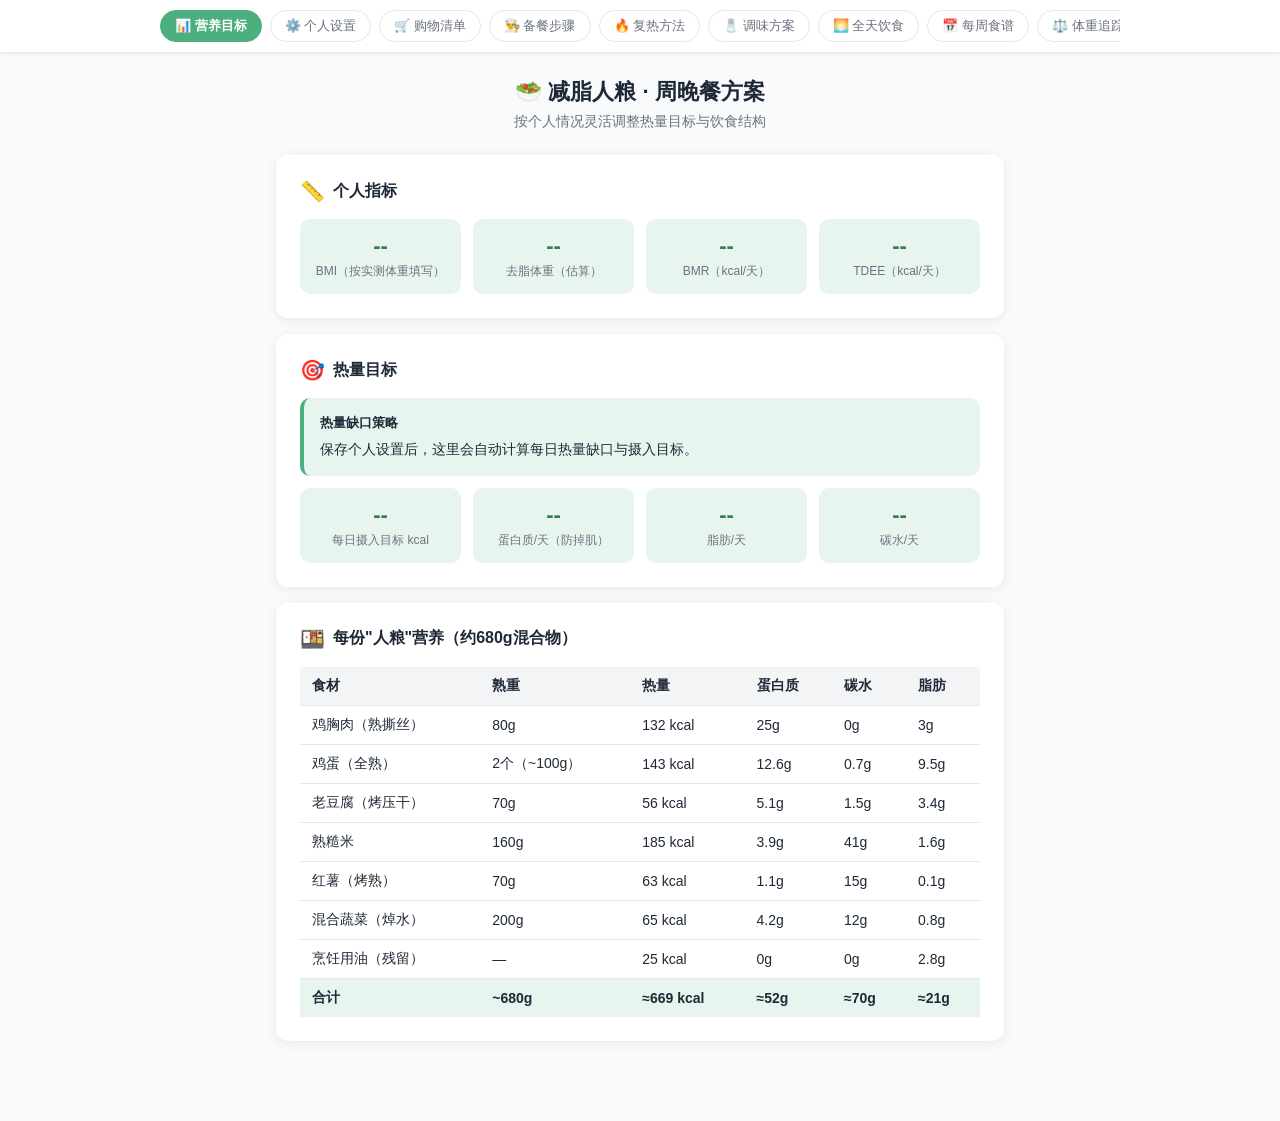
==== commit 0721cc82: "fix: remove duplicate comment marker and add documentation comments for key constants" ====
--- a/index.html
+++ b/index.html
@@ -858,7 +858,6 @@
 
 <!-- ══════════════════════════════════════════ -->
 <!-- PAGE: shopping                            -->
-<!-- ══════════════════════════════════════════ -->                            -->
 <!-- ══════════════════════════════════════════ -->
 <div id="page-shopping" class="page">
   <div class="page-wrap">
@@ -1698,9 +1697,10 @@
     return mulberry32(xmur3(seedText)());
   }
 
+  // ISO 8601 week number: convert JS Sunday=0 to Monday=0 indexing
   function getWeekInfo(baseDate = new Date()) {
     const date = new Date(baseDate);
-    const day = (date.getDay() + 6) % 7;
+    const day = (date.getDay() + 6) % 7; // Monday=0 ... Sunday=6
     date.setHours(0, 0, 0, 0);
     date.setDate(date.getDate() - day + 3);
     const firstThursday = new Date(date.getFullYear(), 0, 4);
@@ -1837,6 +1837,7 @@
       ? (10 * profile.weight) + (6.25 * profile.height) - (5 * profile.age) + 5
       : (10 * profile.weight) + (6.25 * profile.height) - (5 * profile.age) - 161;
     const tdee = bmr * ACTIVITY_MULTIPLIERS[profile.activity];
+    // 7700 kcal ≈ 1kg fat; 7700/7 ≈ 1100 kcal daily deficit per kg/week
     const calorieTarget = tdee - (profile.goal * 1100);
     const proteinTarget = profile.weight * 2;
     const fatTarget = (calorieTarget * 0.25) / 9;
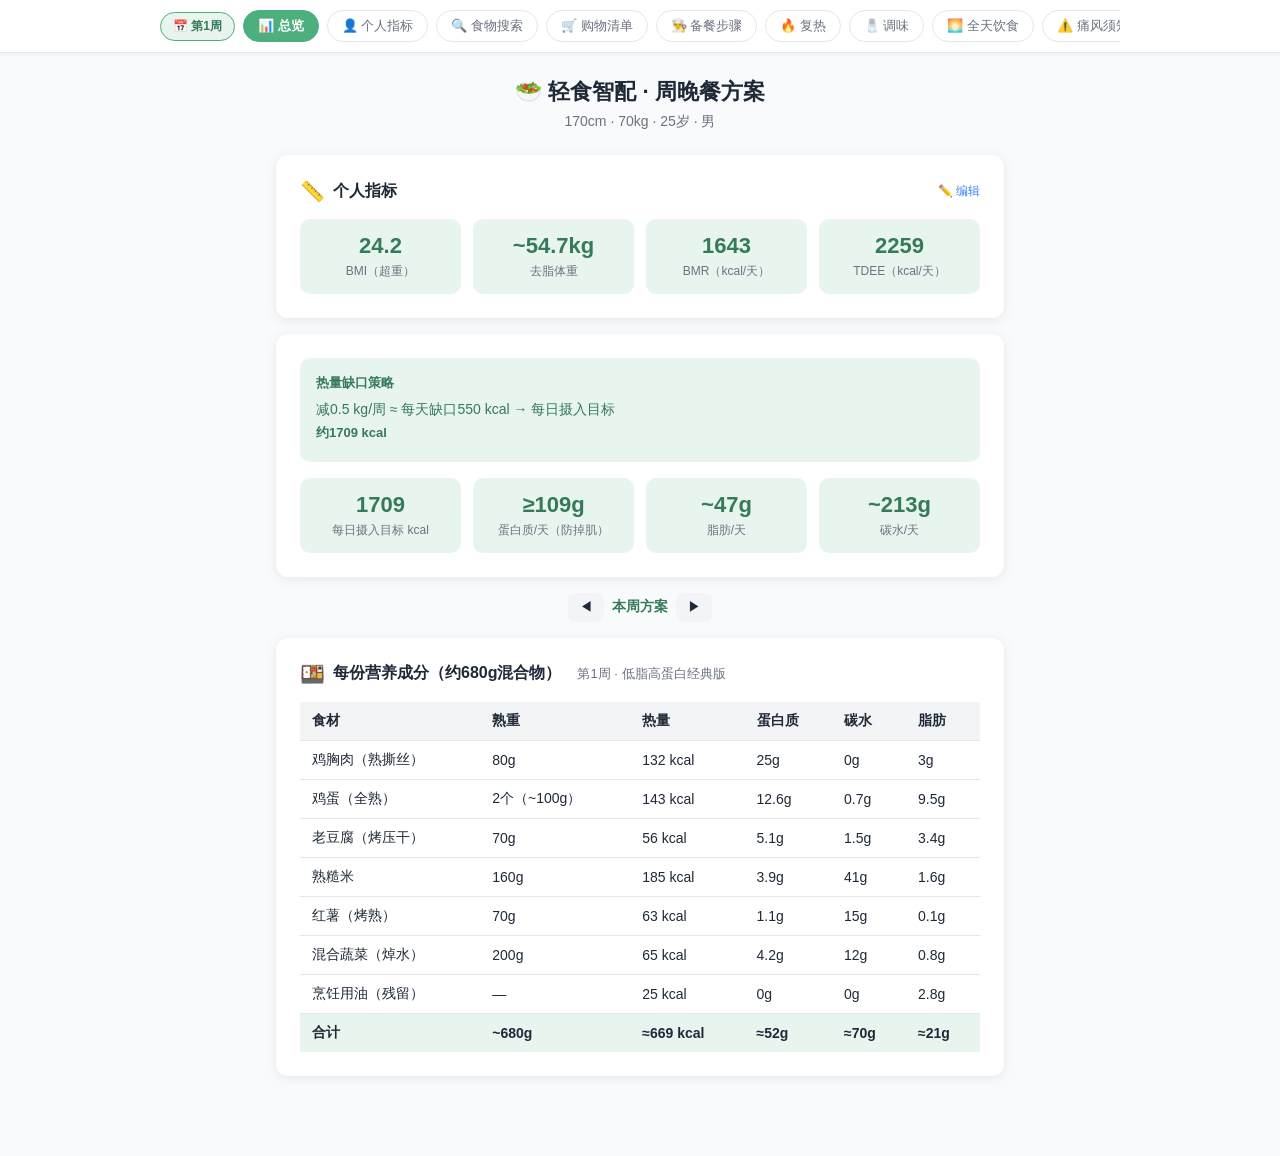
==== commit c70e164c: "Restructure app: rename to 轻食智配, add profile page, USDA API integration, modular architecture" ====
--- a/index.html
+++ b/index.html
@@ -3,281 +3,13 @@
 <head>
 <meta charset="UTF-8">
 <meta name="viewport" content="width=device-width, initial-scale=1.0">
-<title>减脂人粮 · 备餐指南</title>
+<title>轻食智配 · NutriPlan</title>
+<link rel="stylesheet" href="css/style.css">
 <style>
-  :root {
-    --green: #4caf7d;
-    --green-light: #e8f5ee;
-    --green-dark: #357a5a;
-    --orange: #f59e0b;
-    --orange-light: #fef3c7;
-    --red: #ef4444;
-    --red-light: #fee2e2;
-    --blue: #3b82f6;
-    --blue-light: #eff6ff;
-    --gray: #6b7280;
-    --gray-light: #f3f4f6;
-    --text: #1f2937;
-    --text-muted: #6b7280;
-    --border: #e5e7eb;
-    --white: #ffffff;
-    --shadow: 0 2px 12px rgba(0,0,0,0.08);
-    --radius: 12px;
-  }
-
-  * { box-sizing: border-box; margin: 0; padding: 0; }
-
-  body {
-    font-family: -apple-system, BlinkMacSystemFont, "PingFang SC", "Microsoft YaHei", sans-serif;
-    background: #f8fafb;
-    color: var(--text);
-    min-height: 100vh;
-  }
-
-  /* ── Top nav ── */
-  .top-nav {
-    background: var(--white);
-    border-bottom: 1px solid var(--border);
-    padding: 0 16px;
-    position: sticky;
-    top: 0;
-    z-index: 100;
-    box-shadow: 0 1px 4px rgba(0,0,0,0.06);
-  }
-  .nav-inner {
-    max-width: 960px;
-    margin: 0 auto;
-    display: flex;
-    align-items: center;
-    gap: 8px;
-    overflow-x: auto;
-    scrollbar-width: none;
-    padding: 10px 0;
-  }
-  .nav-inner::-webkit-scrollbar { display: none; }
-  .nav-btn {
-    flex-shrink: 0;
-    padding: 6px 14px;
-    border-radius: 20px;
-    border: 1.5px solid var(--border);
-    background: var(--white);
-    color: var(--gray);
-    font-size: 13px;
-    cursor: pointer;
-    transition: all .2s;
-    white-space: nowrap;
-  }
-  .nav-btn:hover { border-color: var(--green); color: var(--green-dark); }
-  .nav-btn.active {
-    background: var(--green);
-    border-color: var(--green);
-    color: var(--white);
-    font-weight: 600;
-  }
-
-  /* ── Pages ── */
-  .page { display: none; }
-  .page.active { display: block; }
-
-  .page-wrap {
-    max-width: 760px;
-    margin: 24px auto 80px;
-    padding: 0 16px;
-  }
-
-  /* ── Cards ── */
-  .card {
-    background: var(--white);
-    border-radius: var(--radius);
-    box-shadow: var(--shadow);
-    padding: 24px;
-    margin-bottom: 16px;
-  }
-  .card-title {
-    font-size: 16px;
-    font-weight: 700;
-    color: var(--text);
-    margin-bottom: 16px;
-    display: flex;
-    align-items: center;
-    gap: 8px;
-  }
-  .card-title .icon { font-size: 20px; }
-
-  /* ── Page header ── */
-  .page-header {
-    text-align: center;
-    margin-bottom: 24px;
-  }
-  .page-header h1 {
-    font-size: 22px;
-    font-weight: 800;
-    color: var(--text);
-    margin-bottom: 6px;
-  }
-  .page-header p {
-    font-size: 14px;
-    color: var(--text-muted);
-  }
-
-  /* ── Stat grid ── */
-  .stat-grid {
-    display: grid;
-    grid-template-columns: repeat(auto-fill, minmax(150px, 1fr));
-    gap: 12px;
-  }
-  .stat-item {
-    background: var(--green-light);
-    border-radius: 10px;
-    padding: 14px;
-    text-align: center;
-  }
-  .stat-value { font-size: 22px; font-weight: 800; color: var(--green-dark); }
-  .stat-label { font-size: 12px; color: var(--text-muted); margin-top: 4px; }
-
-  /* ── Table ── */
-  .tbl { width: 100%; border-collapse: collapse; font-size: 14px; }
-  .tbl th {
-    background: var(--gray-light);
-    padding: 10px 12px;
-    text-align: left;
-    font-weight: 600;
-    border-bottom: 1px solid var(--border);
-  }
-  .tbl td {
-    padding: 10px 12px;
-    border-bottom: 1px solid var(--border);
-  }
-  .tbl tr:last-child td { border-bottom: none; }
-  .tbl tr:hover td { background: var(--gray-light); }
-  .tbl .total td { font-weight: 700; background: var(--green-light); }
-
-  /* ── Weight tracker ── */
-  .weight-form {
-    display: grid;
-    grid-template-columns: 1fr 1fr auto;
-    gap: 10px;
-    align-items: end;
-  }
-  .weight-field label {
-    display: block;
-    margin-bottom: 6px;
-    font-size: 12px;
-    color: var(--text-muted);
-  }
-  .weight-field input {
-    width: 100%;
-    border: 1px solid var(--border);
-    border-radius: 8px;
-    padding: 10px 12px;
-    font-size: 14px;
-  }
-  .weight-btn {
-    border: none;
-    background: var(--green);
-    color: var(--white);
-    border-radius: 8px;
-    padding: 10px 16px;
-    font-size: 14px;
-    cursor: pointer;
-    font-weight: 600;
-  }
-  .weight-btn:hover { background: var(--green-dark); }
-  .weight-summary {
-    display: grid;
-    grid-template-columns: repeat(auto-fill, minmax(140px, 1fr));
-    gap: 10px;
-    margin-top: 12px;
-  }
-  .weight-stat {
-    background: var(--green-light);
-    border-radius: 10px;
-    padding: 12px;
-    text-align: center;
-  }
-  .weight-stat-value { font-size: 20px; font-weight: 800; color: var(--green-dark); }
-  .weight-stat-label { font-size: 12px; color: var(--text-muted); margin-top: 2px; }
-  .weight-table-actions button {
-    border: 1px solid var(--border);
-    background: var(--white);
-    color: var(--text-muted);
-    border-radius: 6px;
-    padding: 4px 8px;
-    font-size: 12px;
-    cursor: pointer;
-  }
-  .weight-table-actions button:hover { border-color: var(--red); color: var(--red); }
-  .empty-tip {
-    font-size: 13px;
-    color: var(--text-muted);
-    text-align: center;
-    padding: 12px 0 2px;
-  }
-
-  /* ── Alert boxes ── */
-  .alert {
-    border-radius: 10px;
-    padding: 14px 16px;
-    font-size: 14px;
-    line-height: 1.7;
-    margin-bottom: 12px;
-  }
-  .alert-red { background: var(--red-light); border-left: 4px solid var(--red); }
-  .alert-orange { background: var(--orange-light); border-left: 4px solid var(--orange); }
-  .alert-green { background: var(--green-light); border-left: 4px solid var(--green); }
-  .alert-blue { background: var(--blue-light); border-left: 4px solid var(--blue); }
+  /* ── Additional page-specific styles ── */
   .alert strong { display: block; margin-bottom: 4px; font-size: 13px; }
 
   /* ── Step-by-step ── */
-  .step-nav {
-    display: flex;
-    align-items: center;
-    justify-content: space-between;
-    margin-bottom: 20px;
-    gap: 8px;
-  }
-  .step-nav-btn {
-    padding: 8px 20px;
-    border-radius: 8px;
-    border: 1.5px solid var(--border);
-    background: var(--white);
-    color: var(--gray);
-    font-size: 14px;
-    cursor: pointer;
-    transition: all .2s;
-  }
-  .step-nav-btn:hover:not(:disabled) {
-    border-color: var(--green);
-    color: var(--green-dark);
-  }
-  .step-nav-btn:disabled { opacity: 0.35; cursor: not-allowed; }
-  .step-counter {
-    font-size: 13px;
-    color: var(--text-muted);
-    white-space: nowrap;
-  }
-
-  .step-progress {
-    display: flex;
-    gap: 6px;
-    margin-bottom: 20px;
-    flex-wrap: wrap;
-  }
-  .step-dot {
-    flex: 1;
-    min-width: 28px;
-    height: 6px;
-    border-radius: 3px;
-    background: var(--border);
-    cursor: pointer;
-    transition: background .2s;
-  }
-  .step-dot.done { background: var(--green); }
-  .step-dot.current { background: var(--green-dark); }
-
-  .step-panel { display: none; }
-  .step-panel.active { display: block; }
-
   .step-header {
     display: flex;
     align-items: flex-start;
@@ -285,71 +17,23 @@
     margin-bottom: 20px;
   }
   .step-number {
-    width: 44px;
-    height: 44px;
+    width: 44px; height: 44px;
     border-radius: 50%;
     background: var(--green);
     color: var(--white);
-    font-size: 20px;
-    font-weight: 800;
-    display: flex;
-    align-items: center;
-    justify-content: center;
+    font-size: 20px; font-weight: 800;
+    display: flex; align-items: center; justify-content: center;
     flex-shrink: 0;
   }
   .step-title-block h2 { font-size: 19px; font-weight: 800; }
-  .step-title-block .step-time {
-    font-size: 13px;
-    color: var(--text-muted);
-    margin-top: 3px;
-  }
+  .step-title-block .step-time { font-size: 13px; color: var(--text-muted); margin-top: 3px; }
   .step-time .tag {
     display: inline-block;
-    background: var(--orange-light);
-    color: #92400e;
-    border-radius: 12px;
-    padding: 2px 8px;
-    font-size: 12px;
-    font-weight: 600;
+    background: var(--orange-light); color: #92400e;
+    border-radius: 12px; padding: 2px 8px;
+    font-size: 12px; font-weight: 600;
   }
-
-  .checklist { list-style: none; }
-  .checklist li {
-    display: flex;
-    align-items: flex-start;
-    gap: 10px;
-    padding: 10px 0;
-    border-bottom: 1px solid var(--border);
-    cursor: pointer;
-    font-size: 14px;
-    line-height: 1.6;
-    transition: opacity .2s;
-  }
-  .checklist li:last-child { border-bottom: none; }
-  .checklist li.checked { opacity: 0.5; }
-  .checklist li.checked .check-box { background: var(--green); border-color: var(--green); }
-  .checklist li.checked .check-box::after {
-    content: '✓';
-    color: white;
-    font-size: 12px;
-    font-weight: 700;
-  }
-  .check-box {
-    width: 22px;
-    height: 22px;
-    border-radius: 6px;
-    border: 2px solid var(--border);
-    flex-shrink: 0;
-    display: flex;
-    align-items: center;
-    justify-content: center;
-    margin-top: 1px;
-    transition: all .2s;
-  }
-  .step-tip {
-    margin-top: 16px;
-    font-size: 13px;
-  }
+  .step-tip { margin-top: 16px; font-size: 13px; }
 
   /* ── Seasoning cards ── */
   .seasoning-grid {
@@ -358,647 +42,155 @@
     gap: 14px;
   }
   .seasoning-card {
-    border-radius: 10px;
-    padding: 16px;
+    border-radius: 10px; padding: 16px;
     border: 1.5px solid var(--border);
   }
-  .seasoning-card h3 {
-    font-size: 15px;
-    font-weight: 700;
-    margin-bottom: 10px;
-    display: flex;
-    align-items: center;
-    gap: 6px;
-  }
+  .seasoning-card h3 { font-size: 15px; font-weight: 700; margin-bottom: 10px; }
   .seasoning-card ul { list-style: none; font-size: 13px; line-height: 1.9; }
   .seasoning-card ul li::before { content: '• '; color: var(--green); font-weight: 700; }
 
   /* ── Meal timeline ── */
   .meal-timeline { display: flex; flex-direction: column; gap: 12px; }
-  .meal-item {
-    display: flex;
-    gap: 14px;
-    align-items: flex-start;
-  }
-  .meal-time {
-    width: 60px;
-    font-size: 13px;
-    font-weight: 700;
-    color: var(--text-muted);
-    flex-shrink: 0;
-    padding-top: 3px;
-  }
-  .meal-body {
-    flex: 1;
-    background: var(--gray-light);
-    border-radius: 10px;
-    padding: 12px 14px;
-    font-size: 14px;
-    line-height: 1.7;
-  }
-  .meal-body strong { display: block; margin-bottom: 4px; font-size: 14px; }
-  .meal-kcal {
-    display: inline-block;
-    background: var(--green-light);
-    color: var(--green-dark);
-    border-radius: 12px;
-    padding: 1px 8px;
-    font-size: 12px;
-    font-weight: 700;
-    margin-left: 6px;
-  }
-
-  /* ── Tag pill ── */
-  .pill {
-    display: inline-block;
-    padding: 2px 9px;
-    border-radius: 12px;
-    font-size: 12px;
-    font-weight: 600;
-  }
-  .pill-red { background: var(--red-light); color: #991b1b; }
+  .meal-item { display: flex; gap: 14px; align-items: flex-start; }
+  .meal-time { width: 60px; font-size: 13px; font-weight: 700; color: var(--text-muted); flex-shrink: 0; padding-top: 3px; }
+  .meal-body { flex: 1; background: var(--gray-light); border-radius: 10px; padding: 12px 14px; font-size: 14px; line-height: 1.7; }
+  .meal-body strong { display: block; margin-bottom: 4px; }
+  .meal-kcal { display: inline-block; background: var(--green-light); color: var(--green-dark); border-radius: 12px; padding: 1px 8px; font-size: 12px; font-weight: 700; margin-left: 6px; }
+  .pill { display: inline-block; padding: 2px 9px; border-radius: 12px; font-size: 12px; font-weight: 600; }
   .pill-green { background: var(--green-light); color: var(--green-dark); }
   .pill-orange { background: var(--orange-light); color: #92400e; }
 
-  /* ── Gout warnings ── */
+  /* ── Gout ── */
   .gout-list { list-style: none; }
-  .gout-list li {
-    padding: 10px 0;
-    border-bottom: 1px solid var(--border);
-    font-size: 14px;
-    line-height: 1.7;
-    display: flex;
-    gap: 10px;
-  }
+  .gout-list li { padding: 10px 0; border-bottom: 1px solid var(--border); font-size: 14px; line-height: 1.7; display: flex; gap: 10px; }
   .gout-list li:last-child { border-bottom: none; }
-  .gout-num {
-    width: 24px;
-    height: 24px;
-    background: var(--orange);
-    color: white;
-    border-radius: 50%;
-    display: flex;
-    align-items: center;
-    justify-content: center;
-    font-size: 12px;
-    font-weight: 700;
-    flex-shrink: 0;
-    margin-top: 1px;
-  }
-
-  /* ── Shopping list ── */
-  .shop-grid {
-    display: grid;
-    grid-template-columns: repeat(auto-fill, minmax(240px, 1fr));
-    gap: 10px;
-  }
-  .shop-item {
-    display: flex;
-    align-items: center;
-    gap: 10px;
-    padding: 10px 12px;
-    background: var(--gray-light);
-    border-radius: 8px;
-    font-size: 14px;
-    cursor: pointer;
-    transition: opacity .2s;
-  }
+  .gout-num { width: 24px; height: 24px; background: var(--orange); color: white; border-radius: 50%; display: flex; align-items: center; justify-content: center; font-size: 12px; font-weight: 700; flex-shrink: 0; margin-top: 1px; }
+
+  /* ── Shopping ── */
+  .shop-grid { display: grid; grid-template-columns: repeat(auto-fill, minmax(240px, 1fr)); gap: 10px; }
+  .shop-item { display: flex; align-items: center; gap: 10px; padding: 10px 12px; background: var(--gray-light); border-radius: 8px; font-size: 14px; cursor: pointer; transition: opacity .2s; }
   .shop-item.got { opacity: 0.45; }
   .shop-item.got .shop-check { background: var(--green); border-color: var(--green); color: white; }
-  .shop-check {
-    width: 22px;
-    height: 22px;
-    border-radius: 6px;
-    border: 2px solid var(--border);
-    flex-shrink: 0;
-    display: flex;
-    align-items: center;
-    justify-content: center;
-    font-size: 12px;
-    background: white;
-    transition: all .2s;
-  }
+  .shop-check { width: 22px; height: 22px; border-radius: 6px; border: 2px solid var(--border); flex-shrink: 0; display: flex; align-items: center; justify-content: center; font-size: 12px; background: white; transition: all .2s; }
   .shop-item-info { flex: 1; }
   .shop-item-name { font-weight: 600; }
   .shop-item-detail { font-size: 12px; color: var(--text-muted); margin-top: 1px; }
   .shop-item-price { font-size: 12px; color: var(--green-dark); font-weight: 600; }
 
-
-  .profile-card-grid {
-    display: grid;
-    grid-template-columns: repeat(auto-fill, minmax(220px, 1fr));
-    gap: 16px;
-  }
-  .profile-form {
-    display: grid;
-    grid-template-columns: repeat(2, minmax(0, 1fr));
-    gap: 12px;
-  }
-  .profile-field label {
-    display: block;
-    margin-bottom: 6px;
-    font-size: 12px;
-    color: var(--text-muted);
-  }
-  .profile-field input,
-  .profile-field select {
-    width: 100%;
-    border: 1px solid var(--border);
-    border-radius: 8px;
-    padding: 10px 12px;
-    font-size: 14px;
-    background: var(--white);
-    color: var(--text);
-  }
-  .profile-actions {
-    display: flex;
-    gap: 10px;
-    margin-top: 16px;
-    flex-wrap: wrap;
-  }
-  .secondary-btn {
-    border: 1.5px solid var(--border);
-    background: var(--white);
-    color: var(--text-muted);
-    border-radius: 8px;
-    padding: 10px 16px;
-    font-size: 14px;
-    cursor: pointer;
-    font-weight: 600;
-  }
-  .secondary-btn:hover { border-color: var(--blue); color: var(--blue); }
-  .form-note {
-    margin-top: 12px;
-    font-size: 13px;
-    color: var(--text-muted);
-    line-height: 1.7;
-  }
-  .status-text {
-    margin-top: 10px;
-    font-size: 13px;
-    color: var(--green-dark);
-  }
-
-  .weekly-toolbar {
-    display: flex;
-    justify-content: space-between;
-    align-items: center;
-    gap: 12px;
-    margin-bottom: 16px;
-    flex-wrap: wrap;
-  }
-  .weekly-meta {
-    font-size: 13px;
-    color: var(--text-muted);
-  }
-  .weekly-list {
-    display: flex;
-    flex-direction: column;
-    gap: 16px;
-  }
-  .weekly-day {
-    background: var(--white);
-    border-radius: var(--radius);
-    box-shadow: var(--shadow);
-    padding: 20px;
-  }
-  .weekly-day-header {
-    display: flex;
-    justify-content: space-between;
-    align-items: center;
-    gap: 10px;
-    margin-bottom: 14px;
-    flex-wrap: wrap;
-  }
-  .weekly-day-title {
-    font-size: 17px;
-    font-weight: 800;
-    color: var(--text);
-  }
-  .weekly-day-subtitle {
-    font-size: 12px;
-    color: var(--text-muted);
-    margin-top: 3px;
-  }
-  .weekly-total {
-    background: var(--green-light);
-    color: var(--green-dark);
-    border-radius: 999px;
-    padding: 6px 12px;
-    font-size: 12px;
-    font-weight: 700;
-  }
-  .weekly-meals {
-    display: grid;
-    gap: 12px;
-  }
-  .weekly-meal {
-    border: 1px solid var(--border);
-    border-radius: 10px;
-    padding: 14px;
-    background: #fcfdfd;
-  }
-  .weekly-meal-top {
-    display: flex;
-    justify-content: space-between;
-    gap: 10px;
-    align-items: flex-start;
-    flex-wrap: wrap;
-  }
-  .weekly-meal-label {
-    font-size: 12px;
-    color: var(--text-muted);
-    margin-bottom: 4px;
-  }
-  .weekly-meal-name {
-    font-size: 15px;
-    font-weight: 700;
-    color: var(--text);
-  }
-  .weekly-meal-desc,
-  .weekly-meal-ingredients {
-    margin-top: 8px;
-    font-size: 13px;
-    color: var(--text-muted);
-    line-height: 1.7;
-  }
-  .weekly-macros {
-    display: flex;
-    flex-wrap: wrap;
-    gap: 8px;
-    margin-top: 10px;
-  }
-  .macro-chip {
-    display: inline-flex;
-    align-items: center;
-    gap: 4px;
-    padding: 4px 8px;
-    border-radius: 999px;
-    background: var(--gray-light);
-    font-size: 12px;
-    color: var(--text-muted);
-    font-weight: 600;
-  }
-  .macro-chip.primary {
-    background: var(--green-light);
-    color: var(--green-dark);
-  }
-
-  @media (max-width: 600px) and (orientation: portrait) {
+  /* ── Week pill ── */
+  .nav-week-pill { flex-shrink: 0; padding: 5px 12px; background: var(--green-light); color: var(--green-dark); border-radius: 20px; font-size: 12px; font-weight: 700; white-space: nowrap; border: 1.5px solid var(--green); }
+
+  /* ── Mobile ── */
+  @media (max-width: 600px) {
     .top-nav { padding: 0 10px; }
     .nav-inner { gap: 6px; padding: 8px 0; }
     .nav-btn { padding: 6px 10px; font-size: 12px; }
-
     .page-wrap { margin: 16px auto 64px; padding: 0 12px; }
     .page-header h1 { font-size: 18px; }
-    .page-header p { font-size: 13px; }
     .card { padding: 16px; }
-    .card-title { margin-bottom: 12px; }
-
-    .stat-grid,
-    .weight-summary { grid-template-columns: repeat(2, minmax(0, 1fr)); }
-    .weight-form { grid-template-columns: 1fr; }
-    .weight-btn { width: 100%; }
-
+    .stat-grid { grid-template-columns: repeat(2, minmax(0, 1fr)); }
     .tbl { font-size: 13px; }
-    .tbl th, .tbl td { padding: 8px 8px; }
-
+    .tbl th, .tbl td { padding: 8px; }
     .step-nav { flex-wrap: wrap; justify-content: center; }
     .step-counter { width: 100%; text-align: center; order: -1; }
     .step-nav-btn { flex: 1 1 calc(50% - 8px); padding: 8px 10px; text-align: center; }
-    .step-header { flex-direction: column; gap: 10px; margin-bottom: 14px; }
+    .step-header { flex-direction: column; gap: 10px; }
     .step-number { width: 36px; height: 36px; font-size: 16px; }
-    .step-title-block h2 { font-size: 17px; }
-
-    .seasoning-grid,
-    .shop-grid { grid-template-columns: 1fr; }
-    .profile-form { grid-template-columns: 1fr; }
-    .profile-actions,
-    .weekly-toolbar,
-    .weekly-day-header,
-    .weekly-meal-top { flex-direction: column; align-items: stretch; }
-    .weekly-total { text-align: center; }
+    .seasoning-grid, .shop-grid { grid-template-columns: 1fr; }
     .meal-item { flex-direction: column; gap: 6px; }
-    .meal-time { width: auto; padding-top: 0; }
+    .meal-time { width: auto; }
   }
 </style>
 </head>
 <body>
 
-<!-- ── Navigation ── -->
+<!-- ═══════════════════ Navigation ═══════════════════ -->
 <nav class="top-nav">
   <div class="nav-inner">
-    <button class="nav-btn active" onclick="showPage('overview')">📊 营养目标</button>
-    <button class="nav-btn" onclick="showPage('profile')">⚙️ 个人设置</button>
-    <button class="nav-btn" onclick="showPage('shopping')">🛒 购物清单</button>
-    <button class="nav-btn" onclick="showPage('prep')">👨‍🍳 备餐步骤</button>
-    <button class="nav-btn" onclick="showPage('reheat')">🔥 复热方法</button>
-    <button class="nav-btn" onclick="showPage('seasoning')">🧂 调味方案</button>
-    <button class="nav-btn" onclick="showPage('diet')">🌅 全天饮食</button>
-    <button class="nav-btn" onclick="showPage('weekly')">📅 每周食谱</button>
-    <button class="nav-btn" onclick="showPage('weight')">⚖️ 体重追踪</button>
-    <button class="nav-btn" onclick="showPage('gout')">⚠️ 痛风须知</button>
+    <div class="nav-week-pill">📅 第<span id="navWeekNum">?</span>周</div>
+    <button class="nav-btn active" data-page="overview" onclick="showPage('overview')">📊 总览</button>
+    <button class="nav-btn" data-page="profile" onclick="showPage('profile')">👤 个人指标</button>
+    <button class="nav-btn" data-page="search" onclick="showPage('search')">🔍 食物搜索</button>
+    <button class="nav-btn" data-page="shopping" onclick="showPage('shopping')">🛒 购物清单</button>
+    <button class="nav-btn" data-page="prep" onclick="showPage('prep')">👨‍🍳 备餐步骤</button>
+    <button class="nav-btn" data-page="reheat" onclick="showPage('reheat')">🔥 复热</button>
+    <button class="nav-btn" data-page="seasoning" onclick="showPage('seasoning')">🧂 调味</button>
+    <button class="nav-btn" data-page="diet" onclick="showPage('diet')">🌅 全天饮食</button>
+    <button class="nav-btn" data-page="gout" onclick="showPage('gout')">⚠️ 痛风须知</button>
+    <button class="nav-btn" data-page="pools" onclick="showPage('pools')">📦 营养池</button>
   </div>
 </nav>
 
-<!-- ══════════════════════════════════════════ -->
-<!-- PAGE: overview                             -->
-<!-- ══════════════════════════════════════════ -->
-
+<!-- ═══════════════════ PAGE: Overview ═══════════════════ -->
 <div id="page-overview" class="page active">
   <div class="page-wrap">
     <div class="page-header">
-      <h1>🥗 减脂人粮 · 周晚餐方案</h1>
-      <p>按个人情况灵活调整热量目标与饮食结构</p>
-    </div>
-
-    <div class="card">
-      <div class="card-title"><span class="icon">📏</span>个人指标</div>
-      <div class="stat-grid">
+      <h1>🥗 轻食智配 · 周晚餐方案</h1>
+      <p id="overviewSubtitle">填写「个人指标」后自动显示你的身体数据</p>
+    </div>
+
+    <div class="card">
+      <div class="card-title"><span class="icon">📏</span>个人指标
+        <span style="font-size:12px;font-weight:normal;color:var(--text-muted);margin-left:auto">
+          <a href="javascript:showPage('profile')" style="color:var(--blue);text-decoration:none">✏️ 编辑</a>
+        </span>
+      </div>
+      <div class="stat-grid" id="overviewMetrics">
         <div class="stat-item">
-          <div class="stat-value" id="profileBmi">--</div>
-          <div class="stat-label">BMI（按实测体重填写）</div>
+          <div class="stat-value">—</div>
+          <div class="stat-label">BMI</div>
         </div>
         <div class="stat-item">
-          <div class="stat-value" id="profileLeanMass">--</div>
-          <div class="stat-label">去脂体重（估算）</div>
+          <div class="stat-value">—</div>
+          <div class="stat-label">去脂体重</div>
         </div>
         <div class="stat-item">
-          <div class="stat-value" id="profileBmr">--</div>
+          <div class="stat-value">—</div>
           <div class="stat-label">BMR（kcal/天）</div>
         </div>
         <div class="stat-item">
-          <div class="stat-value" id="profileTdee">--</div>
+          <div class="stat-value">—</div>
           <div class="stat-label">TDEE（kcal/天）</div>
         </div>
       </div>
     </div>
 
-    <div class="card">
+    <div class="card" id="overviewTargets">
       <div class="card-title"><span class="icon">🎯</span>热量目标</div>
-      <div class="alert alert-green">
-        <strong>热量缺口策略</strong>
-        <span id="goalStrategyText">保存个人设置后，这里会自动计算每日热量缺口与摄入目标。</span>
-      </div>
-      <div class="stat-grid">
-        <div class="stat-item">
-          <div class="stat-value" id="goalCalories">--</div>
-          <div class="stat-label">每日摄入目标 kcal</div>
-        </div>
-        <div class="stat-item">
-          <div class="stat-value" id="goalProtein">--</div>
-          <div class="stat-label">蛋白质/天（防掉肌）</div>
-        </div>
-        <div class="stat-item">
-          <div class="stat-value" id="goalFat">--</div>
-          <div class="stat-label">脂肪/天</div>
-        </div>
-        <div class="stat-item">
-          <div class="stat-value" id="goalCarb">--</div>
-          <div class="stat-label">碳水/天</div>
-        </div>
-      </div>
-    </div>
-
-    <div class="card">
-      <div class="card-title"><span class="icon">🍱</span>每份"人粮"营养（约680g混合物）</div>
-      <table class="tbl">
-        <thead>
-          <tr><th>食材</th><th>熟重</th><th>热量</th><th>蛋白质</th><th>碳水</th><th>脂肪</th></tr>
-        </thead>
-        <tbody>
-          <tr><td>鸡胸肉（熟撕丝）</td><td>80g</td><td>132 kcal</td><td>25g</td><td>0g</td><td>3g</td></tr>
-          <tr><td>鸡蛋（全熟）</td><td>2个（~100g）</td><td>143 kcal</td><td>12.6g</td><td>0.7g</td><td>9.5g</td></tr>
-          <tr><td>老豆腐（烤压干）</td><td>70g</td><td>56 kcal</td><td>5.1g</td><td>1.5g</td><td>3.4g</td></tr>
-          <tr><td>熟糙米</td><td>160g</td><td>185 kcal</td><td>3.9g</td><td>41g</td><td>1.6g</td></tr>
-          <tr><td>红薯（烤熟）</td><td>70g</td><td>63 kcal</td><td>1.1g</td><td>15g</td><td>0.1g</td></tr>
-          <tr><td>混合蔬菜（焯水）</td><td>200g</td><td>65 kcal</td><td>4.2g</td><td>12g</td><td>0.8g</td></tr>
-          <tr><td>烹饪用油（残留）</td><td>—</td><td>25 kcal</td><td>0g</td><td>0g</td><td>2.8g</td></tr>
-          <tr class="total"><td>合计</td><td>~680g</td><td>≈669 kcal</td><td>≈52g</td><td>≈70g</td><td>≈21g</td></tr>
-        </tbody>
-      </table>
-    </div>
-  </div>
-</div>
-
-<!-- ══════════════════════════════════════════ -->
-<!-- PAGE: profile                             -->
-<!-- ══════════════════════════════════════════ -->
-<div id="page-profile" class="page">
-  <div class="page-wrap">
-    <div class="page-header">
-      <h1>⚙️ 个人设置</h1>
-      <p>先保存个人资料，再自动计算每日热量与每周食谱</p>
-    </div>
-
-    <div class="card">
-      <div class="card-title"><span class="icon">🧍</span>基础资料</div>
-      <form id="profileForm" onsubmit="saveProfileSettings(event)">
-        <div class="profile-form">
-          <div class="profile-field">
-            <label for="profileHeight">身高（cm）</label>
-            <input id="profileHeight" type="number" min="120" max="230" step="1" value="170" required>
-          </div>
-          <div class="profile-field">
-            <label for="profileWeight">体重（kg）</label>
-            <input id="profileWeight" type="number" min="30" max="300" step="0.1" value="75" required>
-          </div>
-          <div class="profile-field">
-            <label for="profileAge">年龄</label>
-            <input id="profileAge" type="number" min="16" max="100" step="1" value="28" required>
-          </div>
-          <div class="profile-field">
-            <label for="profileGender">性别</label>
-            <select id="profileGender" required>
-              <option value="male">男</option>
-              <option value="female">女</option>
-            </select>
-          </div>
-          <div class="profile-field">
-            <label for="profileActivity">活动水平</label>
-            <select id="profileActivity" required>
-              <option value="sedentary">久坐少动</option>
-              <option value="light">轻量活动</option>
-              <option value="moderate" selected>中等活动</option>
-              <option value="active">高活动量</option>
-              <option value="very_active">非常活跃</option>
-            </select>
-          </div>
-          <div class="profile-field">
-            <label for="profileGoal">减重目标（kg/周）</label>
-            <select id="profileGoal" required>
-              <option value="0.25">0.25</option>
-              <option value="0.5" selected>0.5</option>
-              <option value="0.75">0.75</option>
-            </select>
-          </div>
-        </div>
-        <div class="profile-actions">
-          <button class="weight-btn" type="submit">保存设置并计算</button>
-          <button class="secondary-btn" type="button" onclick="restoreDefaultProfileForm()">恢复默认值</button>
-        </div>
-        <div class="form-note">默认值仅用于快速填写；首次打开不会自动计算，需点击“保存设置并计算”后才会驱动指标与周食谱。</div>
-        <div class="status-text" id="profileSaveStatus">当前尚未启用个人设置。</div>
-      </form>
-    </div>
-
-    <div class="card">
-      <div class="card-title"><span class="icon">🧠</span>计算逻辑</div>
       <div class="alert alert-blue">
-        <strong>Mifflin-St Jeor 公式</strong>
-        男：10×体重 + 6.25×身高 - 5×年龄 + 5；女：10×体重 + 6.25×身高 - 5×年龄 - 161。活动系数用于估算 TDEE，再按每周减重目标扣减每日热量。
-      </div>
-      <div class="alert alert-green" style="margin-bottom:0">
-        <strong>宏量营养素分配</strong>
-        蛋白质 = 2g/kg 体重；脂肪 = 总热量 25%；碳水 = 剩余热量。保存后会同步刷新“营养目标”和“每周食谱”。
-      </div>
-    </div>
-  </div>
-</div>
-
-<!-- ══════════════════════════════════════════ -->
-<!-- PAGE: shopping                            -->
-<!-- ══════════════════════════════════════════ -->
+        请先前往「👤 个人指标」页面填写身高体重等信息，系统将自动计算你的每日热量和宏量素目标。
+      </div>
+    </div>
+
+    <!-- Week selector -->
+    <div class="week-selector">
+      <button class="btn btn-secondary" onclick="changeWeek(-1)">◀</button>
+      <span class="week-label" id="weekLabel">本周方案</span>
+      <button class="btn btn-secondary" onclick="changeWeek(1)">▶</button>
+    </div>
+
+    <div id="overview-nutrition-content"></div>
+  </div>
+</div>
+
+<!-- ═══════════════════ PAGE: Profile (dynamic) ═══════════════════ -->
+<div id="page-profile" class="page"></div>
+
+<!-- ═══════════════════ PAGE: Food Search (dynamic) ═══════════════════ -->
+<div id="page-search" class="page"></div>
+
+<!-- ═══════════════════ PAGE: Shopping ═══════════════════ -->
 <div id="page-shopping" class="page">
   <div class="page-wrap">
     <div class="page-header">
       <h1>🛒 购物清单</h1>
-      <p>5天用量 · 点击勾选已购买的食材</p>
-    </div>
-
-    <div class="card">
-      <div class="card-title"><span class="icon">🥩</span>蛋白质来源</div>
-      <div class="shop-grid">
-        <div class="shop-item" onclick="toggleShop(this)">
-          <div class="shop-check">✓</div>
-          <div class="shop-item-info">
-            <div class="shop-item-name">鸡胸肉（去皮去骨）</div>
-            <div class="shop-item-detail">400g 生重</div>
-          </div>
-          <div class="shop-item-price">¥8-12</div>
-        </div>
-        <div class="shop-item" onclick="toggleShop(this)">
-          <div class="shop-check">✓</div>
-          <div class="shop-item-info">
-            <div class="shop-item-name">鸡蛋</div>
-            <div class="shop-item-detail">10个</div>
-          </div>
-          <div class="shop-item-price">¥6-8</div>
-        </div>
-        <div class="shop-item" onclick="toggleShop(this)">
-          <div class="shop-check">✓</div>
-          <div class="shop-item-info">
-            <div class="shop-item-name">老豆腐 / 北豆腐</div>
-            <div class="shop-item-detail">350g</div>
-          </div>
-          <div class="shop-item-price">¥3-5</div>
-        </div>
-      </div>
-    </div>
-
-    <div class="card">
-      <div class="card-title"><span class="icon">🌾</span>主食</div>
-      <div class="shop-grid">
-        <div class="shop-item" onclick="toggleShop(this)">
-          <div class="shop-check">✓</div>
-          <div class="shop-item-info">
-            <div class="shop-item-name">糙米</div>
-            <div class="shop-item-detail">500g（余下备下次）</div>
-          </div>
-          <div class="shop-item-price">¥5-8</div>
-        </div>
-        <div class="shop-item" onclick="toggleShop(this)">
-          <div class="shop-check">✓</div>
-          <div class="shop-item-info">
-            <div class="shop-item-name">红薯</div>
-            <div class="shop-item-detail">400g</div>
-          </div>
-          <div class="shop-item-price">¥3-5</div>
-        </div>
-      </div>
-    </div>
-
-    <div class="card">
-      <div class="card-title"><span class="icon">🥦</span>蔬菜</div>
-      <div class="shop-grid">
-        <div class="shop-item" onclick="toggleShop(this)">
-          <div class="shop-check">✓</div>
-          <div class="shop-item-info">
-            <div class="shop-item-name">西兰花</div>
-            <div class="shop-item-detail">400g</div>
-          </div>
-          <div class="shop-item-price">¥4-6</div>
-        </div>
-        <div class="shop-item" onclick="toggleShop(this)">
-          <div class="shop-check">✓</div>
-          <div class="shop-item-info">
-            <div class="shop-item-name">胡萝卜</div>
-            <div class="shop-item-detail">180g</div>
-          </div>
-          <div class="shop-item-price">¥2-3</div>
-        </div>
-        <div class="shop-item" onclick="toggleShop(this)">
-          <div class="shop-check">✓</div>
-          <div class="shop-item-info">
-            <div class="shop-item-name">红/黄彩椒</div>
-            <div class="shop-item-detail">200g（富含维C，有益降尿酸）</div>
-          </div>
-          <div class="shop-item-price">¥4-6</div>
-        </div>
-        <div class="shop-item" onclick="toggleShop(this)">
-          <div class="shop-check">✓</div>
-          <div class="shop-item-info">
-            <div class="shop-item-name">西葫芦</div>
-            <div class="shop-item-detail">200g</div>
-          </div>
-          <div class="shop-item-price">¥2-3</div>
-        </div>
-        <div class="shop-item" onclick="toggleShop(this)">
-          <div class="shop-check">✓</div>
-          <div class="shop-item-info">
-            <div class="shop-item-name">菠菜 / 羽衣甘蓝</div>
-            <div class="shop-item-detail">150g</div>
-          </div>
-          <div class="shop-item-price">¥2-3</div>
-        </div>
-      </div>
-    </div>
-
-    <div class="card">
-      <div class="card-title"><span class="icon">🫒</span>辅料</div>
-      <div class="shop-grid">
-        <div class="shop-item" onclick="toggleShop(this)">
-          <div class="shop-check">✓</div>
-          <div class="shop-item-info">
-            <div class="shop-item-name">橄榄油</div>
-            <div class="shop-item-detail">少量（约20ml用于处理鸡胸/豆腐）</div>
-          </div>
-          <div class="shop-item-price">已有即可</div>
-        </div>
-        <div class="shop-item" onclick="toggleShop(this)">
-          <div class="shop-check">✓</div>
-          <div class="shop-item-info">
-            <div class="shop-item-name">大蒜</div>
-            <div class="shop-item-detail">5瓣</div>
-          </div>
-          <div class="shop-item-price">¥1</div>
-        </div>
-        <div class="shop-item" onclick="toggleShop(this)">
-          <div class="shop-check">✓</div>
-          <div class="shop-item-info">
-            <div class="shop-item-name">黑胡椒</div>
-            <div class="shop-item-detail">适量（腌鸡胸用）</div>
-          </div>
-          <div class="shop-item-price">已有即可</div>
-        </div>
-      </div>
-    </div>
-
+      <p>5天用量 · 点击勾选已购买的食材 · <span id="shopping-week-label" style="color:var(--green-dark);font-weight:700"></span></p>
+    </div>
+    <div id="shopping-content"></div>
     <div class="alert alert-orange" style="margin-top:0">
       <strong>⚠️ 痛风禁忌食材 — 请勿购买</strong>
       动物内脏 · 带壳海鲜（虾/蛤/牡蛎）· 沙丁鱼 · 鲭鱼 · 啤酒 · 含高果糖饮料
     </div>
-
     <div class="alert alert-blue">
       <strong>💡 总采购费用参考</strong>
       约 ¥40–60，可供5天晚餐（每餐约¥8–12）
@@ -1006,202 +198,35 @@
   </div>
 </div>
 
-<!-- ══════════════════════════════════════════ -->
-<!-- PAGE: prep (step-by-step)                 -->
-<!-- ══════════════════════════════════════════ -->
+<!-- ═══════════════════ PAGE: Prep ═══════════════════ -->
 <div id="page-prep" class="page">
   <div class="page-wrap">
     <div class="page-header">
       <h1>👨‍🍳 备餐步骤</h1>
-      <p>建议周日下午进行 · 总计约90分钟</p>
-    </div>
-
-    <!-- Step progress dots -->
+      <p>建议周日下午进行 · 总计约90分钟 · <span id="prep-week-label" style="color:var(--green-dark);font-weight:700"></span></p>
+    </div>
     <div class="step-progress" id="stepDots"></div>
-
-    <!-- Step navigation -->
     <div class="step-nav">
       <button class="step-nav-btn" id="btnPrev" onclick="changeStep(-1)" disabled>← 上一步</button>
-      <span class="step-counter" id="stepCounter">第 1 步 / 共 6 步</span>
+      <span class="step-counter" id="stepCounter"></span>
       <button class="step-nav-btn" id="btnNext" onclick="changeStep(1)">下一步 →</button>
     </div>
-
-    <!-- Step 1: Rice -->
-    <div class="step-panel active" id="step-1">
-      <div class="card">
-        <div class="step-header">
-          <div class="step-number">1</div>
-          <div class="step-title-block">
-            <h2>煮糙米</h2>
-            <div class="step-time">
-              <span class="tag">⏱ 主动操作20分钟 + 被动等待40分钟</span>
-            </div>
-          </div>
-        </div>
-        <ul class="checklist" id="chk-1">
-          <li onclick="toggleCheck(this)"><div class="check-box"></div><span>称出 <strong>320g 糙米</strong>，充分淘洗2-3遍至水变清</span></li>
-          <li onclick="toggleCheck(this)"><div class="check-box"></div><span>按 <strong>1:1.5 比例</strong> 加水（糙米320g → 加水480ml）</span></li>
-          <li onclick="toggleCheck(this)"><div class="check-box"></div><span>用电饭锅或普通锅煮熟（电饭锅选"糙米"档，或大火烧开转小火焖40分钟）</span></li>
-          <li onclick="toggleCheck(this)"><div class="check-box"></div><span>煮好后<strong>摊开在烤盘或大盘上晾凉</strong>（防结块，加速冷却）— 同时进行后续步骤</span></li>
-        </ul>
-        <div class="alert alert-blue step-tip">
-          <strong>💡 小贴士</strong>
-          糙米煮好后会膨胀约2.5倍，320g干重 ≈ 800g熟重，正好5份每份160g。晾凉时可用风扇辅助。
-        </div>
-      </div>
-    </div>
-
-    <!-- Step 2: Chicken -->
-    <div class="step-panel" id="step-2">
-      <div class="card">
-        <div class="step-header">
-          <div class="step-number">2</div>
-          <div class="step-title-block">
-            <h2>处理鸡胸肉</h2>
-            <div class="step-time">
-              <span class="tag">⏱ 约25分钟</span>
-            </div>
-          </div>
-        </div>
-        <ul class="checklist" id="chk-2">
-          <li onclick="toggleCheck(this)"><div class="check-box"></div><span>鸡胸肉400g均匀涂抹少量<strong>橄榄油、蒜末、黑胡椒</strong>（不加盐，后续调味时控钠）</span></li>
-          <li onclick="toggleCheck(this)"><div class="check-box"></div><span>腌制5分钟等待入味</span></li>
-          <li onclick="toggleCheck(this)"><div class="check-box"></div><span>放入<strong>空气炸锅</strong>，180°C 烤 <strong>18-20分钟</strong>（中途翻面一次）</span></li>
-          <li onclick="toggleCheck(this)"><div class="check-box"></div><span>取出，用竹签刺入最厚处确认无粉红色，确认熟透</span></li>
-          <li onclick="toggleCheck(this)"><div class="check-box"></div><span>冷却至不烫手后，<strong>用手顺纤维方向撕成细丝</strong>（勿切，撕丝冻后口感更佳）</span></li>
-        </ul>
-        <div class="alert alert-orange step-tip">
-          <strong>⚠️ 痛风提示</strong>
-          鸡肉属中嘌呤食物，每份80g（熟重）在安全范围内，无需完全避免。若近期关节不适，可将此份量减至50g，豆腐增至100g。
-        </div>
-      </div>
-    </div>
-
-    <!-- Step 3: Tofu -->
-    <div class="step-panel" id="step-3">
-      <div class="card">
-        <div class="step-header">
-          <div class="step-number">3</div>
-          <div class="step-title-block">
-            <h2>处理老豆腐</h2>
-            <div class="step-time">
-              <span class="tag">⏱ 约10分钟（含压水）</span>
-            </div>
-          </div>
-        </div>
-        <ul class="checklist" id="chk-3">
-          <li onclick="toggleCheck(this)"><div class="check-box"></div><span>老豆腐350g切成约 <strong>1.5cm 小块</strong></span></li>
-          <li onclick="toggleCheck(this)"><div class="check-box"></div><span>用<strong>厨房纸巾</strong>包裹后放在砧板上，上方压一个重物（碗/锅）静置 <strong>10分钟</strong> 排出多余水分</span></li>
-          <li onclick="toggleCheck(this)"><div class="check-box"></div><span>豆腐擦干表面，放入空气炸锅 <strong>200°C 烤10-12分钟</strong> 至表面微金黄（不需加任何调味料）</span></li>
-          <li onclick="toggleCheck(this)"><div class="check-box"></div><span>取出冷却备用（烤制后质地更紧实，冷冻复热后不会变软烂）</span></li>
-        </ul>
-        <div class="alert alert-green step-tip">
-          <strong>✅ 为什么选老豆腐？</strong>
-          北豆腐/老豆腐嘌呤含量低于嫩豆腐和豆浆，且低脂乳蛋白有助于促进尿酸排泄。是痛风患者优质蛋白质来源。
-        </div>
-      </div>
-    </div>
-
-    <!-- Step 4: Eggs -->
-    <div class="step-panel" id="step-4">
-      <div class="card">
-        <div class="step-header">
-          <div class="step-number">4</div>
-          <div class="step-title-block">
-            <h2>煮鸡蛋</h2>
-            <div class="step-time">
-              <span class="tag">⏱ 约15分钟</span>
-            </div>
-          </div>
-        </div>
-        <ul class="checklist" id="chk-4">
-          <li onclick="toggleCheck(this)"><div class="check-box"></div><span><strong>冷水</strong>放入10个鸡蛋，开火</span></li>
-          <li onclick="toggleCheck(this)"><div class="check-box"></div><span>水沸腾后继续计时 <strong>10分钟</strong>（全熟蛋，混合后不会变质）</span></li>
-          <li onclick="toggleCheck(this)"><div class="check-box"></div><span>捞出立即放入<strong>冰水</strong>浸泡5分钟（好剥壳）</span></li>
-          <li onclick="toggleCheck(this)"><div class="check-box"></div><span>全部剥壳，每个切成<strong>4瓣</strong>备用</span></li>
-        </ul>
-        <div class="alert alert-blue step-tip">
-          <strong>💡 蛋黄处理提示</strong>
-          全蛋冷冻后蛋白质地会变橡皮。若介意，可将蛋黄单独放一个容器（复热后加），蛋白切碎混入。或全部打散炒成蛋碎（口感最均匀）。
-        </div>
-      </div>
-    </div>
-
-    <!-- Step 5: Vegetables -->
-    <div class="step-panel" id="step-5">
-      <div class="card">
-        <div class="step-header">
-          <div class="step-number">5</div>
-          <div class="step-title-block">
-            <h2>蔬菜焯水</h2>
-            <div class="step-time">
-              <span class="tag">⏱ 约15分钟</span>
-            </div>
-          </div>
-        </div>
-        <ul class="checklist" id="chk-5">
-          <li onclick="toggleCheck(this)"><div class="check-box"></div><span>烧一大锅水至沸腾，<strong>不加盐</strong></span></li>
-          <li onclick="toggleCheck(this)"><div class="check-box"></div><span><strong>胡萝卜</strong>（切小丁，180g）先下锅，焯 <strong>3分钟</strong>，捞出放冰水</span></li>
-          <li onclick="toggleCheck(this)"><div class="check-box"></div><span><strong>西兰花</strong>（切小朵，400g）焯 <strong>2分钟</strong>，捞出放冰水</span></li>
-          <li onclick="toggleCheck(this)"><div class="check-box"></div><span><strong>西葫芦</strong>（切半圆片，200g）焯 <strong>1.5分钟</strong>，捞出放冰水</span></li>
-          <li onclick="toggleCheck(this)"><div class="check-box"></div><span><strong>彩椒</strong>（切小块，200g）焯 <strong>1分钟</strong>（保留维C），捞出放冰水</span></li>
-          <li onclick="toggleCheck(this)"><div class="check-box"></div><span><strong>菠菜/甘蓝</strong>（150g）最后放，焯 <strong>30秒</strong>即可，捞出放冰水</span></li>
-          <li onclick="toggleCheck(this)"><div class="check-box"></div><span>所有蔬菜从冰水捞出，<strong>充分甩干/沥干水分</strong>（这一步非常关键！水分越少，冷冻质量越好）</span></li>
-        </ul>
-        <div class="alert alert-orange step-tip">
-          <strong>⚠️ 注意焯水顺序</strong>
-          按耐热性从高到低依次入锅，可用同一锅水无需换水。焯水保留更多营养，比炒制更适合混合冷冻。
-        </div>
-      </div>
-    </div>
-
-    <!-- Step 6: Sweet potato + Mix + Pack -->
-    <div class="step-panel" id="step-6">
-      <div class="card">
-        <div class="step-header">
-          <div class="step-number">6</div>
-          <div class="step-title-block">
-            <h2>红薯 → 混合 → 分装</h2>
-            <div class="step-time">
-              <span class="tag">⏱ 约30分钟</span>
-            </div>
-          </div>
-        </div>
-        <ul class="checklist" id="chk-6">
-          <li onclick="toggleCheck(this)"><div class="check-box"></div><span>红薯350g去皮切约 <strong>2cm 小块</strong>，空气炸锅 <strong>200°C 烤20-22分钟</strong>至熟软表面微干，冷却备用</span></li>
-          <li onclick="toggleCheck(this)"><div class="check-box"></div><span>确认所有食材均已<strong>冷却至室温</strong>再混合（热食材会导致结露和细菌滋生）</span></li>
-          <li onclick="toggleCheck(this)"><div class="check-box"></div><span>大盆中放入糙米 + 蔬菜 + 红薯，<strong>轻轻翻拌</strong>均匀</span></li>
-          <li onclick="toggleCheck(this)"><div class="check-box"></div><span>加入鸡肉丝和豆腐块，继续轻拌（勿压碎豆腐）</span></li>
-          <li onclick="toggleCheck(this)"><div class="check-box"></div><span>加入切好的鸡蛋（全蛋或仅蛋白，蛋黄可单独封装）</span></li>
-          <li onclick="toggleCheck(this)"><div class="check-box"></div><span>称重分为 <strong>5等份（每份约680g）</strong>，装入密封容器或冷冻袋（排尽空气）</span></li>
-          <li onclick="toggleCheck(this)"><div class="check-box"></div><span>贴标签注明日期：<strong>前3份冷藏</strong>（3天内食用），<strong>后2份冷冻</strong></span></li>
-        </ul>
-        <div class="alert alert-green step-tip">
-          <strong>🎉 备餐完成！</strong>
-          储存时限：冷藏保鲜 3天，冷冻最佳赏味期 2周（最长4周）。记得提前一晚将冷冻份转移到冷藏解冻。
-        </div>
-      </div>
-    </div>
-
-    <!-- Bottom step nav repeat -->
+    <div id="prep-content"></div>
     <div class="step-nav" style="margin-top:0">
       <button class="step-nav-btn" id="btnPrev2" onclick="changeStep(-1)" disabled>← 上一步</button>
-      <span class="step-counter" id="stepCounter2">第 1 步 / 共 6 步</span>
+      <span class="step-counter" id="stepCounter2"></span>
       <button class="step-nav-btn" id="btnNext2" onclick="changeStep(1)">下一步 →</button>
     </div>
   </div>
 </div>
 
-<!-- ══════════════════════════════════════════ -->
-<!-- PAGE: reheat                              -->
-<!-- ══════════════════════════════════════════ -->
+<!-- ═══════════════════ PAGE: Reheat ═══════════════════ -->
 <div id="page-reheat" class="page">
   <div class="page-wrap">
     <div class="page-header">
       <h1>🔥 复热方法</h1>
       <p>每天只需5分钟，取出即可</p>
     </div>
-
     <div class="card">
       <div class="card-title"><span class="icon">📦</span>取出前准备</div>
       <ul class="checklist">
@@ -1209,7 +234,6 @@
         <li onclick="toggleCheck(this)"><div class="check-box"></div><span>紧急情况：用微波炉解冻档（先1-2分钟解冻，再正常加热）</span></li>
       </ul>
     </div>
-
     <div class="card">
       <div class="card-title"><span class="icon">📡</span>方法A：微波炉（推荐 · 5分钟）</div>
       <ul class="checklist">
@@ -1220,7 +244,6 @@
         <li onclick="toggleCheck(this)"><div class="check-box"></div><span>静置1分钟后加入调味料（见"调味方案"页）</span></li>
       </ul>
     </div>
-
     <div class="card">
       <div class="card-title"><span class="icon">💨</span>方法B：空气炸锅（质感更好 · 10分钟）</div>
       <ul class="checklist">
@@ -1236,72 +259,39 @@
   </div>
 </div>
 
-<!-- ══════════════════════════════════════════ -->
-<!-- PAGE: seasoning                           -->
-<!-- ══════════════════════════════════════════ -->
+<!-- ═══════════════════ PAGE: Seasoning ═══════════════════ -->
 <div id="page-seasoning" class="page">
   <div class="page-wrap">
     <div class="page-header">
       <h1>🧂 调味方案</h1>
       <p>五天轮换 · 低钠低嘌呤 · 每次复热后加入</p>
     </div>
-
     <div class="alert alert-green" style="margin-bottom:16px">
       <strong>✅ 调味原则</strong>
       原料不预先调味，每次食用时现加，既能控钠（保护肾功能、降低尿酸排泄障碍），又能让5天不单调。
     </div>
-
     <div class="seasoning-grid">
       <div class="seasoning-card">
         <h3>🇯🇵 周一：日式风味</h3>
-        <ul>
-          <li>低盐酱油 10ml</li>
-          <li>米醋 5ml</li>
-          <li>芥末少量（可选）</li>
-          <li>白芝麻少量（可选，撒面）</li>
-        </ul>
+        <ul><li>低盐酱油 10ml</li><li>米醋 5ml</li><li>芥末少量（可选）</li><li>白芝麻少量（可选）</li></ul>
       </div>
       <div class="seasoning-card">
         <h3>🇨🇳 周二：中式清爽</h3>
-        <ul>
-          <li>生抽 8ml</li>
-          <li>香醋 5ml</li>
-          <li>现磨黑胡椒适量</li>
-          <li>小葱花少量</li>
-          <li>香油 3ml（提香，可选）</li>
-        </ul>
+        <ul><li>生抽 8ml</li><li>香醋 5ml</li><li>现磨黑胡椒适量</li><li>小葱花少量</li><li>香油 3ml（可选）</li></ul>
       </div>
       <div class="seasoning-card">
         <h3>🇮🇹 周三：西式草本</h3>
-        <ul>
-          <li>柠檬汁 半个</li>
-          <li>橄榄油 5ml</li>
-          <li>海盐少量</li>
-          <li>混合香草（百里香/罗勒粉）</li>
-          <li>帕尔马干酪少量（可选）</li>
-        </ul>
+        <ul><li>柠檬汁 半个</li><li>橄榄油 5ml</li><li>海盐少量</li><li>混合香草（百里香/罗勒粉）</li><li>帕尔马干酪少量（可选）</li></ul>
       </div>
       <div class="seasoning-card">
         <h3>🇰🇷 周四：韩式辣味</h3>
-        <ul>
-          <li>韩式辣椒粉少量</li>
-          <li>生抽适量</li>
-          <li>蒜粉少量</li>
-          <li>芝麻适量</li>
-          <li>⚠️ 痛风稳定期再使用</li>
-        </ul>
+        <ul><li>韩式辣椒粉少量</li><li>生抽适量</li><li>蒜粉少量</li><li>芝麻适量</li><li>⚠️ 痛风稳定期再使用</li></ul>
       </div>
       <div class="seasoning-card">
         <h3>🥜 周五：麻酱风味</h3>
-        <ul>
-          <li>芝麻酱 15g（热水稀释）</li>
-          <li>生抽 8ml</li>
-          <li>醋 5ml</li>
-          <li>⚠️ 芝麻酱含脂较高，当天其他餐减少用油</li>
-        </ul>
-      </div>
-    </div>
-
+        <ul><li>芝麻酱 15g（热水稀释）</li><li>生抽 8ml</li><li>醋 5ml</li><li>⚠️ 芝麻酱含脂较高，当天减少用油</li></ul>
+      </div>
+    </div>
     <div class="card" style="margin-top:16px">
       <div class="card-title"><span class="icon">🚫</span>调味禁区</div>
       <div class="alert alert-red">
@@ -1312,16 +302,13 @@
   </div>
 </div>
 
-<!-- ══════════════════════════════════════════ -->
-<!-- PAGE: diet                                -->
-<!-- ══════════════════════════════════════════ -->
+<!-- ═══════════════════ PAGE: Diet ═══════════════════ -->
 <div id="page-diet" class="page">
   <div class="page-wrap">
     <div class="page-header">
       <h1>🌅 全天饮食框架</h1>
-      <p id="dietTargetText">保存个人设置后，这里会同步显示你的全天热量与蛋白目标</p>
-    </div>
-
+      <p id="dietSubtitle">填写个人指标后自动显示每日目标</p>
+    </div>
     <div class="card">
       <div class="card-title"><span class="icon">⏰</span>一天饮食时间线</div>
       <div class="meal-timeline">
@@ -1338,7 +325,6 @@
           <div class="meal-body">
             <strong>杂粮饭 + 蔬菜 + 蛋白质 <span class="meal-kcal">≈530 kcal</span></strong>
             杂粮饭/白米饭150g + 炒蔬菜 + 豆腐/鸡肉/清蒸鱼<br>
-            优先选：清蒸鱼、白斩鸡、炒豆腐、水煮肉片（避免动物内脏、浓海鲜汤）<br>
             <span class="pill pill-green">蛋白质≈28g</span>
           </div>
         </div>
@@ -1354,34 +340,13 @@
         <div class="meal-item">
           <div class="meal-time">晚餐<br>18-20时</div>
           <div class="meal-body">
-            <strong>人粮（680g混合物 + 调味） <span class="meal-kcal">≈670 kcal</span></strong>
+            <strong>备餐（680g混合物 + 调味） <span class="meal-kcal">≈670 kcal</span></strong>
             称取一份冷藏/解冻混合物，微波复热后按当日调味方案调味<br>
             <span class="pill pill-green">蛋白质≈52g</span>
           </div>
         </div>
       </div>
     </div>
-
-    <div class="card">
-      <div class="card-title"><span class="icon">📊</span>全天营养汇总</div>
-      <table class="tbl">
-        <thead>
-          <tr><th>餐次</th><th>热量</th><th>蛋白质</th></tr>
-        </thead>
-        <tbody>
-          <tr><td>早餐</td><td>~380 kcal</td><td>~18g</td></tr>
-          <tr><td>午餐</td><td>~530 kcal</td><td>~28g</td></tr>
-          <tr><td>加餐</td><td>~180 kcal</td><td>~12g</td></tr>
-          <tr><td>晚餐（人粮）</td><td>~670 kcal</td><td>~52g</td></tr>
-          <tr class="total"><td>合计</td><td>≈1760 kcal</td><td>≈110g</td></tr>
-        </tbody>
-      </table>
-      <div class="alert alert-blue" style="margin-top:16px">
-        <strong>💡 弹性空间</strong>
-        可根据实际饥饿感在午餐+加餐区间灵活调整，总量控制在 <strong>1800–2000 kcal</strong> 之间均可。
-      </div>
-    </div>
-
     <div class="card">
       <div class="card-title"><span class="icon">💧</span>补水目标</div>
       <div class="alert alert-green">
@@ -1392,99 +357,19 @@
   </div>
 </div>
 
-
-<!-- ══════════════════════════════════════════ -->
-<!-- PAGE: weekly                              -->
-<!-- ══════════════════════════════════════════ -->
-<div id="page-weekly" class="page">
-  <div class="page-wrap">
-    <div class="page-header">
-      <h1>📅 每周食谱</h1>
-      <p>根据你的热量与宏量目标，自动生成 7 天早餐 / 午餐 / 加餐 / 晚餐</p>
-    </div>
-
-    <div class="card">
-      <div class="weekly-toolbar">
-        <div>
-          <div class="card-title" style="margin-bottom:6px"><span class="icon">🗓️</span>本周计划</div>
-          <div class="weekly-meta" id="weeklyPlanMeta">保存个人设置后会自动生成本周菜单。</div>
-        </div>
-        <button class="weight-btn" type="button" onclick="regenerateWeeklyPlan()">🔄 重新生成</button>
-      </div>
-      <div id="weeklyPlanContainer"></div>
-    </div>
-  </div>
-</div>
-
-<!-- ══════════════════════════════════════════ -->
-<!-- PAGE: weight                              -->
-<!-- ══════════════════════════════════════════ -->
-<div id="page-weight" class="page">
-  <div class="page-wrap">
-    <div class="page-header">
-      <h1>⚖️ 每日体重追踪</h1>
-      <p>记录每天体重，观察减脂趋势与波动</p>
-    </div>
-
-    <div class="card">
-      <div class="card-title"><span class="icon">📝</span>新增记录</div>
-      <form class="weight-form" onsubmit="saveWeightRecord(event)">
-        <div class="weight-field">
-          <label for="weightDate">日期</label>
-          <input id="weightDate" type="date" required>
-        </div>
-        <div class="weight-field">
-          <label for="weightValue">体重（kg）</label>
-          <input id="weightValue" type="number" min="20" max="300" step="0.1" placeholder="例如 84.6" required>
-        </div>
-        <button class="weight-btn" type="submit">保存记录</button>
-      </form>
-      <div class="weight-summary">
-        <div class="weight-stat">
-          <div class="weight-stat-value" id="latestWeight">--</div>
-          <div class="weight-stat-label">最近体重</div>
-        </div>
-        <div class="weight-stat">
-          <div class="weight-stat-value" id="weightChange">--</div>
-          <div class="weight-stat-label">累计变化</div>
-        </div>
-        <div class="weight-stat">
-          <div class="weight-stat-value" id="recordCount">0</div>
-          <div class="weight-stat-label">总记录天数</div>
-        </div>
-      </div>
-    </div>
-
-    <div class="card">
-      <div class="card-title"><span class="icon">📅</span>历史记录</div>
-      <table class="tbl">
-        <thead>
-          <tr><th>日期</th><th>体重</th><th>变化</th><th>操作</th></tr>
-        </thead>
-        <tbody id="weightTableBody"></tbody>
-      </table>
-      <div class="empty-tip" id="weightEmptyTip">暂无记录，先添加今天的体重吧。</div>
-    </div>
-  </div>
-</div>
-
-<!-- ══════════════════════════════════════════ -->
-<!-- PAGE: gout                                -->
-<!-- ══════════════════════════════════════════ -->
+<!-- ═══════════════════ PAGE: Gout ═══════════════════ -->
 <div id="page-gout" class="page">
   <div class="page-wrap">
     <div class="page-header">
       <h1>⚠️ 痛风专项须知</h1>
-      <p>高尿酸史 · 7个月无发作 · 计划用药前的饮食管理</p>
-    </div>
-
+      <p>高尿酸饮食管理要点</p>
+    </div>
     <div class="card">
       <div class="card-title"><span class="icon">🚫</span>严格禁忌食物</div>
       <div class="alert alert-red">
-        动物内脏（肝/肾/脑）· 带壳海鲜（虾/蛤/牡蛎/扇贝）· 沙丁鱼 · 凤尾鱼 · 鲭鱼 · 啤酒及酒精 · 高果糖玉米糖浆饮料（可乐/果汁饮料）
-      </div>
-    </div>
-
+        动物内脏（肝/肾/脑）· 带壳海鲜（虾/蛤/牡蛎/扇贝）· 沙丁鱼 · 凤尾鱼 · 鲭鱼 · 啤酒及酒精 · 高果糖玉米糖浆饮料
+      </div>
+    </div>
     <div class="card">
       <div class="card-title"><span class="icon">✅</span>有益食物清单</div>
       <div class="alert alert-green">
@@ -1492,843 +377,162 @@
         低脂乳制品（促尿酸排泄）· 维C食物（彩椒、猕猴桃）· 樱桃/蓝莓（抑制尿酸生成）· 大量白水 · 蔬菜（大部分）
       </div>
     </div>
-
     <div class="card">
       <div class="card-title"><span class="icon">📋</span>7条行动准则</div>
       <ul class="gout-list">
-        <li>
-          <div class="gout-num">1</div>
-          <span><strong>每天饮水≥2000ml</strong> — 这是最重要的单一干预。充足水分帮助肾脏排出尿酸，稀释血尿酸浓度。</span>
-        </li>
-        <li>
-          <div class="gout-num">2</div>
-          <span><strong>避免空腹运动</strong> — 低血糖状态会升高血尿酸，游泳前务必补充少量碳水（如1个小香蕉或饼干）。</span>
-        </li>
-        <li>
-          <div class="gout-num">3</div>
-          <span><strong>游泳后补充电解质</strong> — 大量出汗/消耗后若仅补白水，可能导致脱水性尿酸升高。可喝淡盐水或运动饮料（注意选低糖款）。</span>
-        </li>
-        <li>
-          <div class="gout-num">4</div>
-          <span><strong>减脂速度控制在0.5kg/周</strong> — 过快减脂（>1kg/周）会大量分解细胞，嘌呤大量释放，显著升高血尿酸，增加痛风发作风险。你的目标速度是安全的。</span>
-        </li>
-        <li>
-          <div class="gout-num">5</div>
-          <span><strong>杜绝含果糖饮料</strong> — 果糖是升尿酸的"隐形杀手"（代谢途径直接产生尿酸）。请避免可乐、甜果汁、奶茶；鲜水果适量可以。</span>
-        </li>
-        <li>
-          <div class="gout-num">6</div>
-          <span><strong>关节隐隐不适时的应急调整</strong> — 当天将人粮中的鸡胸肉减至50g，老豆腐增至100g；避免任何海鲜和酒精；额外补充500ml水。</span>
-        </li>
-        <li>
-          <div class="gout-num">7</div>
-          <span><strong>计划服用非布司他期间</strong> — 继续本饮食方案，药物+饮食双管齐下效果最佳。注意：开始服药初期可能诱发痛风发作（尿酸重分布），这是正常现象，不必停药，遵医嘱处理。</span>
-        </li>
+        <li><div class="gout-num">1</div><span><strong>每天饮水≥2000ml</strong> — 充足水分帮助肾脏排出尿酸。</span></li>
+        <li><div class="gout-num">2</div><span><strong>避免空腹运动</strong> — 低血糖状态会升高血尿酸。</span></li>
+        <li><div class="gout-num">3</div><span><strong>运动后补充电解质</strong> — 大量出汗后仅补白水可能导致脱水性尿酸升高。</span></li>
+        <li><div class="gout-num">4</div><span><strong>减脂速度控制在0.5kg/周</strong> — 过快减脂会大量分解细胞，嘌呤释放升高血尿酸。</span></li>
+        <li><div class="gout-num">5</div><span><strong>杜绝含果糖饮料</strong> — 果糖代谢直接产生尿酸。</span></li>
+        <li><div class="gout-num">6</div><span><strong>关节不适时的应急调整</strong> — 减少肉类、增加豆腐；避免海鲜和酒精；额外补水500ml。</span></li>
+        <li><div class="gout-num">7</div><span><strong>服药期间</strong> — 继续本饮食方案，药物+饮食双管齐下效果最佳。</span></li>
       </ul>
     </div>
-
     <div class="card">
       <div class="card-title"><span class="icon">📈</span>减脂与痛风的关系</div>
       <div class="alert alert-blue">
         <strong>为什么减脂反而可能先升尿酸？</strong><br>
-        脂肪细胞分解时会释放嘌呤，同时酮体与尿酸竞争肾小管排泄。这正是不能激进节食的原因。本方案的1900 kcal缺口适中，最大程度规避此风险。
-      </div>
-    </div>
-  </div>
-</div>
-
-<!-- ── JavaScript ── -->
+        脂肪细胞分解时释放嘌呤，酮体与尿酸竞争肾小管排泄。因此不能激进节食。本方案热量缺口适中，最大程度规避此风险。
+      </div>
+    </div>
+  </div>
+</div>
+
+<!-- ═══════════════════ PAGE: Nutrition Pools ═══════════════════ -->
+<div id="page-pools" class="page">
+  <div class="page-wrap">
+    <div class="page-header">
+      <h1>📦 食材营养池</h1>
+      <p>每100g生重 · 按主要营养成分分类 · 数据来自USDA FoodData Central</p>
+    </div>
+
+    <div class="alert alert-blue" style="margin-bottom:16px">
+      <strong>💡 动态数据</strong>
+      下方为常用食材的本地参考数据。更精确的实时数据请使用「🔍 食物搜索」功能直接查询USDA数据库。
+    </div>
+
+    <div class="pool-tabs">
+      <button class="pool-tab active" onclick="showPool('carb')">🌾 碳水池</button>
+      <button class="pool-tab" onclick="showPool('protein')">🥩 蛋白质池</button>
+      <button class="pool-tab" onclick="showPool('fat')">🫒 脂肪池</button>
+      <button class="pool-tab" onclick="showPool('micro')">🥦 微量元素池</button>
+    </div>
+
+    <!-- Carb Pool -->
+    <div id="pool-carb" class="pool-panel active">
+      <div class="card">
+        <div class="card-title"><span class="icon">🌾</span>碳水化合物池（每100g）</div>
+        <div class="alert alert-blue" style="margin-bottom:14px">
+          <strong>选择原则</strong>
+          优先选择低GI复合碳水，避免血糖剧烈波动。高膳食纤维粗粮有助减脂、稳定尿酸。
+        </div>
+        <div style="overflow-x:auto">
+          <table class="tbl">
+            <thead><tr><th>食材</th><th>热量(kcal)</th><th>碳水(g)</th><th>蛋白质(g)</th><th>脂肪(g)</th><th>膳食纤维(g)</th><th>GI</th><th>特点</th></tr></thead>
+            <tbody>
+              <tr><td>糙米（干）</td><td>364</td><td>76</td><td>8.0</td><td>2.7</td><td>3.4</td><td>低 55</td><td>B族维生素丰富，减脂主食首选</td></tr>
+              <tr><td>燕麦（干）</td><td>389</td><td>67</td><td>17</td><td>7.0</td><td>10</td><td>低 55</td><td>β-葡聚糖降胆固醇，高蛋白主食</td></tr>
+              <tr><td>藜麦（干）</td><td>368</td><td>64</td><td>14</td><td>6.1</td><td>7.0</td><td>低 53</td><td>完全蛋白，含全部必需氨基酸</td></tr>
+              <tr><td>红薯（生）</td><td>90</td><td>21</td><td>1.6</td><td>0.1</td><td>3.0</td><td>中 61</td><td>β-胡萝卜素丰富，高钾低脂</td></tr>
+              <tr><td>紫薯（生）</td><td>82</td><td>19</td><td>1.5</td><td>0.1</td><td>2.5</td><td>中 58</td><td>花青素强效抗氧化</td></tr>
+              <tr><td>山药（生）</td><td>57</td><td>13</td><td>1.9</td><td>0.2</td><td>1.0</td><td>低 51</td><td>助消化，低热量饱腹感强</td></tr>
+            </tbody>
+          </table>
+        </div>
+      </div>
+    </div>
+
+    <!-- Protein Pool -->
+    <div id="pool-protein" class="pool-panel">
+      <div class="card">
+        <div class="card-title"><span class="icon">🥩</span>蛋白质池（每100g生重）</div>
+        <div class="alert alert-orange" style="margin-bottom:14px">
+          <strong>⚠️ 嘌呤分级</strong>
+          低 &lt;25 mg · 中 25–150 mg · 高 &gt;150 mg（每100g）。中嘌呤食材每份≤80g，高嘌呤食材禁用。
+        </div>
+        <div style="overflow-x:auto">
+          <table class="tbl">
+            <thead><tr><th>食材</th><th>热量(kcal)</th><th>蛋白质(g)</th><th>脂肪(g)</th><th>嘌呤</th><th>备注</th></tr></thead>
+            <tbody>
+              <tr><td>🐔 鸡胸肉（去皮）</td><td>165</td><td>31</td><td>3.6</td><td><span class="purine-badge purine-mid">中</span></td><td>高蛋白低脂，减脂首选</td></tr>
+              <tr><td>🐄 牛里脊</td><td>147</td><td>22</td><td>6.5</td><td><span class="purine-badge purine-mid">中</span></td><td>铁2.7mg，锌4.4mg</td></tr>
+              <tr><td>🐷 猪里脊</td><td>143</td><td>22</td><td>6.2</td><td><span class="purine-badge purine-mid">中</span></td><td>瘦肉高蛋白低脂</td></tr>
+              <tr><td>🐟 鲈鱼</td><td>105</td><td>19</td><td>3.4</td><td><span class="purine-badge purine-mid">中</span></td><td>DHA丰富，清蒸最佳</td></tr>
+              <tr><td>🥚 鸡蛋（全蛋）</td><td>155</td><td>13</td><td>11</td><td><span class="purine-badge purine-low">低</span></td><td>完全蛋白，性价比最高</td></tr>
+              <tr><td>🫘 老豆腐</td><td>76</td><td>8.1</td><td>4.8</td><td><span class="purine-badge purine-low">低</span></td><td>促尿酸排泄，痛风友好</td></tr>
+              <tr><td>🥛 低脂希腊酸奶</td><td>59</td><td>10</td><td>0.4</td><td><span class="purine-badge purine-low">极低</span></td><td>促尿酸排泄，加餐首选</td></tr>
+            </tbody>
+          </table>
+        </div>
+        <div class="alert alert-red" style="margin-top:16px">
+          <strong>❌ 禁用食材（高嘌呤）</strong>
+          动物内脏 · 带壳海鲜 · 沙丁鱼 · 凤尾鱼 · 鲭鱼 · 鱼皮/鱼籽
+        </div>
+      </div>
+    </div>
+
+    <!-- Fat Pool -->
+    <div id="pool-fat" class="pool-panel">
+      <div class="card">
+        <div class="card-title"><span class="icon">🫒</span>脂肪池（每100g）</div>
+        <div class="alert alert-green" style="margin-bottom:14px">
+          <strong>选择原则</strong>
+          优先单不饱和脂肪酸和ω-3；减少饱和脂肪。烹饪用油控制在10ml以内。
+        </div>
+        <div style="overflow-x:auto">
+          <table class="tbl">
+            <thead><tr><th>食材</th><th>热量(kcal)</th><th>总脂肪(g)</th><th>ω-3(g)</th><th>蛋白质(g)</th><th>备注</th></tr></thead>
+            <tbody>
+              <tr><td>橄榄油（初榨）</td><td>884</td><td>100</td><td>0.8</td><td>0</td><td>抗炎，煎炒腌制均可</td></tr>
+              <tr><td>亚麻籽油</td><td>884</td><td>100</td><td>53.4</td><td>0</td><td>ω-3最佳植物来源，拌凉菜用</td></tr>
+              <tr><td>牛油果（鲜）</td><td>160</td><td>15</td><td>0.1</td><td>2.0</td><td>钾487mg，膳食纤维7g</td></tr>
+              <tr><td>核桃（生）</td><td>654</td><td>65</td><td>9.1</td><td>15</td><td>ω-3最丰富坚果，每天≤30g</td></tr>
+              <tr><td>杏仁（生）</td><td>579</td><td>50</td><td>0.003</td><td>21</td><td>维E丰富，每天≤30g</td></tr>
+            </tbody>
+          </table>
+        </div>
+      </div>
+    </div>
+
+    <!-- Micronutrient Pool -->
+    <div id="pool-micro" class="pool-panel">
+      <div class="card">
+        <div class="card-title"><span class="icon">🥦</span>微量元素池（每100g生重）</div>
+        <div class="alert alert-green" style="margin-bottom:14px">
+          <strong>选择原则</strong>
+          蔬菜是微量营养素的主要来源。优先选高钾（促尿酸排泄）、高维C（降尿酸）、高钙、高铁品种。
+        </div>
+        <div style="overflow-x:auto">
+          <table class="tbl">
+            <thead><tr><th>食材</th><th>热量(kcal)</th><th>钙(mg)</th><th>维C(mg)</th><th>钾(mg)</th><th>嘌呤</th><th>备注</th></tr></thead>
+            <tbody>
+              <tr><td>🌿 菠菜</td><td>23</td><td>99</td><td>28</td><td>558</td><td><span class="purine-badge purine-low">低</span></td><td>⚠️草酸高，必须焯水</td></tr>
+              <tr><td>🥦 西兰花</td><td>34</td><td>47</td><td>89</td><td>316</td><td><span class="purine-badge purine-low">低</span></td><td>萝卜硫素，维C高</td></tr>
+              <tr><td>🥕 胡萝卜</td><td>41</td><td>33</td><td>6</td><td>320</td><td><span class="purine-badge purine-low">低</span></td><td>β-胡萝卜素，与油同食吸收好</td></tr>
+              <tr><td>🫑 彩椒</td><td>31</td><td>7</td><td>128</td><td>211</td><td><span class="purine-badge purine-low">低</span></td><td>✨维C最高，有助降尿酸</td></tr>
+              <tr><td>🍅 番茄</td><td>18</td><td>10</td><td>23</td><td>237</td><td><span class="purine-badge purine-low">低</span></td><td>番茄红素，加热后吸收翻倍</td></tr>
+              <tr><td>🥒 西葫芦</td><td>17</td><td>16</td><td>17</td><td>262</td><td><span class="purine-badge purine-low">低</span></td><td>低热量，冷冻复热口感好</td></tr>
+              <tr><td>🥬 小白菜</td><td>13</td><td>90</td><td>28</td><td>178</td><td><span class="purine-badge purine-low">低</span></td><td>铁钙均衡</td></tr>
+            </tbody>
+          </table>
+        </div>
+      </div>
+    </div>
+  </div>
+</div>
+
+<!-- ═══════════════════ JavaScript Modules ═══════════════════ -->
+<script src="js/nutrition-api.js"></script>
+<script src="js/calculator.js"></script>
+<script src="js/profile.js"></script>
+<script src="js/food-pool.js"></script>
+<script src="js/week-data.js"></script>
+<script src="js/meal-plan.js"></script>
+<script src="js/app.js"></script>
 <script>
-  // ── Page switching ──
-  const PAGE_IDS = ['overview', 'profile', 'shopping', 'prep', 'reheat', 'seasoning', 'diet', 'weekly', 'weight', 'gout'];
-  const navBtns = document.querySelectorAll('.nav-btn');
-  const STORAGE_KEYS = {
-    weight: 'daily_weight_records',
-    profile: 'meal_prep_profile_settings_v1',
-    weeklyPlan: 'meal_prep_weekly_plan_v1'
-  };
-  const DEFAULT_PROFILE = {
-    height: 170,
-    weight: 75,
-    age: 28,
-    gender: 'male',
-    activity: 'moderate',
-    goal: 0.5
-  };
-  const ACTIVITY_MULTIPLIERS = {
-    sedentary: 1.2,
-    light: 1.375,
-    moderate: 1.55,
-    active: 1.725,
-    very_active: 1.9
-  };
-  const ACTIVITY_LABELS = {
-    sedentary: '久坐少动',
-    light: '轻量活动',
-    moderate: '中等活动',
-    active: '高活动量',
-    very_active: '非常活跃'
-  };
-  const MEAL_LABELS = {
-    breakfast: '早餐',
-    lunch: '午餐',
-    snack: '加餐',
-    dinner: '晚餐'
-  };
-  const FOOD_DB = [
-    { name: '鸡胸肉', category: '蛋白质来源', kcal_per_100g: 165, protein_per_100g: 31, carb_per_100g: 0, fat_per_100g: 3.6, serving_g: 120, tags: ['高蛋白', '禽肉', '午餐', '晚餐'] },
-    { name: '鸡蛋', category: '蛋白质来源', kcal_per_100g: 143, protein_per_100g: 12.6, carb_per_100g: 0.7, fat_per_100g: 9.5, serving_g: 50, tags: ['早餐', '加餐', '高蛋白'] },
-    { name: '老豆腐', category: '蛋白质来源', kcal_per_100g: 80, protein_per_100g: 7.3, carb_per_100g: 2.1, fat_per_100g: 4.9, serving_g: 100, tags: ['植物蛋白', '午餐', '晚餐'] },
-    { name: '三文鱼', category: '蛋白质来源', kcal_per_100g: 208, protein_per_100g: 20, carb_per_100g: 0, fat_per_100g: 13, serving_g: 100, tags: ['鱼类', '午餐', '晚餐', 'Omega-3'] },
-    { name: '虾仁', category: '蛋白质来源', kcal_per_100g: 99, protein_per_100g: 24, carb_per_100g: 0.2, fat_per_100g: 0.3, serving_g: 100, tags: ['海鲜', '午餐', '晚餐', '痛风谨慎'] },
-    { name: '牛腱子肉', category: '蛋白质来源', kcal_per_100g: 150, protein_per_100g: 28, carb_per_100g: 0, fat_per_100g: 3.5, serving_g: 100, tags: ['红肉', '午餐', '晚餐'] },
-    { name: '猪里脊', category: '蛋白质来源', kcal_per_100g: 143, protein_per_100g: 21, carb_per_100g: 1.5, fat_per_100g: 5.5, serving_g: 100, tags: ['瘦肉', '午餐', '晚餐'] },
-    { name: '鳕鱼', category: '蛋白质来源', kcal_per_100g: 82, protein_per_100g: 18, carb_per_100g: 0, fat_per_100g: 0.7, serving_g: 100, tags: ['鱼类', '午餐', '晚餐', '低脂'] },
-    { name: '嫩豆腐', category: '蛋白质来源', kcal_per_100g: 55, protein_per_100g: 5, carb_per_100g: 2, fat_per_100g: 3, serving_g: 120, tags: ['植物蛋白', '早餐', '午餐', '晚餐'] },
-    { name: '鸡腿肉(去皮)', category: '蛋白质来源', kcal_per_100g: 177, protein_per_100g: 26, carb_per_100g: 0, fat_per_100g: 8, serving_g: 100, tags: ['禽肉', '午餐', '晚餐'] },
-    { name: '低脂希腊酸奶', category: '蛋白质来源', kcal_per_100g: 59, protein_per_100g: 10, carb_per_100g: 3.6, fat_per_100g: 0.7, serving_g: 150, tags: ['乳制品', '早餐', '加餐', '高蛋白'] },
-    { name: '脱脂牛奶', category: '蛋白质来源', kcal_per_100g: 34, protein_per_100g: 3.4, carb_per_100g: 5, fat_per_100g: 0.1, serving_g: 250, tags: ['乳制品', '早餐', '加餐', '液体'] },
-
-    { name: '糙米饭', category: '碳水来源', kcal_per_100g: 123, protein_per_100g: 2.7, carb_per_100g: 25.6, fat_per_100g: 1, serving_g: 150, tags: ['主食', '午餐', '晚餐'] },
-    { name: '红薯', category: '碳水来源', kcal_per_100g: 90, protein_per_100g: 1.6, carb_per_100g: 21, fat_per_100g: 0.1, serving_g: 150, tags: ['主食', '早餐', '午餐', '晚餐'] },
-    { name: '燕麦(干)', category: '碳水来源', kcal_per_100g: 379, protein_per_100g: 13.2, carb_per_100g: 67, fat_per_100g: 6.5, serving_g: 40, tags: ['早餐', '谷物'] },
-    { name: '全麦面包', category: '碳水来源', kcal_per_100g: 247, protein_per_100g: 13, carb_per_100g: 41, fat_per_100g: 3.4, serving_g: 60, tags: ['早餐', '主食'] },
-    { name: '意面(熟)', category: '碳水来源', kcal_per_100g: 131, protein_per_100g: 5, carb_per_100g: 25, fat_per_100g: 1.1, serving_g: 180, tags: ['午餐', '晚餐', '主食'] },
-    { name: '藜麦(熟)', category: '碳水来源', kcal_per_100g: 120, protein_per_100g: 4.4, carb_per_100g: 21.3, fat_per_100g: 1.9, serving_g: 150, tags: ['午餐', '晚餐', '主食'] },
-    { name: '土豆', category: '碳水来源', kcal_per_100g: 77, protein_per_100g: 2, carb_per_100g: 17, fat_per_100g: 0.1, serving_g: 150, tags: ['午餐', '晚餐', '主食'] },
-    { name: '玉米', category: '碳水来源', kcal_per_100g: 96, protein_per_100g: 3.4, carb_per_100g: 21, fat_per_100g: 1.5, serving_g: 100, tags: ['早餐', '午餐', '晚餐'] },
-    { name: '荞麦面(熟)', category: '碳水来源', kcal_per_100g: 99, protein_per_100g: 5.1, carb_per_100g: 21, fat_per_100g: 0.1, serving_g: 180, tags: ['午餐', '晚餐', '主食'] },
-    { name: '紫薯', category: '碳水来源', kcal_per_100g: 82, protein_per_100g: 1.6, carb_per_100g: 18.5, fat_per_100g: 0.2, serving_g: 150, tags: ['早餐', '午餐', '晚餐'] },
-
-    { name: '西兰花', category: '蔬菜', kcal_per_100g: 34, protein_per_100g: 2.8, carb_per_100g: 7, fat_per_100g: 0.4, serving_g: 100, tags: ['午餐', '晚餐', '十字花科'] },
-    { name: '菠菜', category: '蔬菜', kcal_per_100g: 23, protein_per_100g: 2.9, carb_per_100g: 3.6, fat_per_100g: 0.4, serving_g: 80, tags: ['午餐', '晚餐', '叶菜'] },
-    { name: '彩椒', category: '蔬菜', kcal_per_100g: 31, protein_per_100g: 1, carb_per_100g: 6, fat_per_100g: 0.3, serving_g: 100, tags: ['午餐', '晚餐', '高维C'] },
-    { name: '番茄', category: '蔬菜', kcal_per_100g: 18, protein_per_100g: 0.9, carb_per_100g: 3.9, fat_per_100g: 0.2, serving_g: 100, tags: ['午餐', '晚餐', '清爽'] },
-    { name: '黄瓜', category: '蔬菜', kcal_per_100g: 15, protein_per_100g: 0.7, carb_per_100g: 3.1, fat_per_100g: 0.1, serving_g: 100, tags: ['午餐', '晚餐', '清爽'] },
-    { name: '胡萝卜', category: '蔬菜', kcal_per_100g: 41, protein_per_100g: 0.9, carb_per_100g: 10, fat_per_100g: 0.2, serving_g: 80, tags: ['午餐', '晚餐', '根茎'] },
-    { name: '芦笋', category: '蔬菜', kcal_per_100g: 20, protein_per_100g: 2.2, carb_per_100g: 3.9, fat_per_100g: 0.1, serving_g: 80, tags: ['午餐', '晚餐'] },
-    { name: '生菜', category: '蔬菜', kcal_per_100g: 15, protein_per_100g: 1.4, carb_per_100g: 2.9, fat_per_100g: 0.2, serving_g: 60, tags: ['午餐', '晚餐', '沙拉'] },
-    { name: '紫甘蓝', category: '蔬菜', kcal_per_100g: 31, protein_per_100g: 1.4, carb_per_100g: 7.4, fat_per_100g: 0.2, serving_g: 80, tags: ['午餐', '晚餐', '爽脆'] },
-    { name: '西葫芦', category: '蔬菜', kcal_per_100g: 17, protein_per_100g: 1.2, carb_per_100g: 3.1, fat_per_100g: 0.3, serving_g: 100, tags: ['午餐', '晚餐'] },
-    { name: '木耳(泡发)', category: '蔬菜', kcal_per_100g: 21, protein_per_100g: 0.5, carb_per_100g: 5, fat_per_100g: 0.1, serving_g: 50, tags: ['午餐', '晚餐'] },
-    { name: '豆芽', category: '蔬菜', kcal_per_100g: 31, protein_per_100g: 3, carb_per_100g: 5.9, fat_per_100g: 0.2, serving_g: 80, tags: ['午餐', '晚餐'] },
-
-    { name: '橄榄油', category: '脂肪/调味', kcal_per_100g: 884, protein_per_100g: 0, carb_per_100g: 0, fat_per_100g: 100, serving_g: 5, tags: ['烹饪油', '午餐', '晚餐'] },
-    { name: '亚麻籽', category: '脂肪/调味', kcal_per_100g: 534, protein_per_100g: 18.3, carb_per_100g: 28.9, fat_per_100g: 42.2, serving_g: 10, tags: ['早餐', '加餐', '坚果种子'] },
-    { name: '牛油果', category: '脂肪/调味', kcal_per_100g: 160, protein_per_100g: 2, carb_per_100g: 8.5, fat_per_100g: 14.7, serving_g: 50, tags: ['午餐', '晚餐', '水果脂肪'] },
-    { name: '核桃', category: '脂肪/调味', kcal_per_100g: 654, protein_per_100g: 15.2, carb_per_100g: 13.7, fat_per_100g: 65.2, serving_g: 15, tags: ['加餐', '坚果'] },
-    { name: '杏仁', category: '脂肪/调味', kcal_per_100g: 579, protein_per_100g: 21.2, carb_per_100g: 21.7, fat_per_100g: 49.9, serving_g: 15, tags: ['加餐', '坚果'] },
-    { name: '芝麻酱', category: '脂肪/调味', kcal_per_100g: 585, protein_per_100g: 17.4, carb_per_100g: 11.8, fat_per_100g: 52.7, serving_g: 10, tags: ['午餐', '晚餐', '调味'] },
-
-    { name: '苹果', category: '水果', kcal_per_100g: 52, protein_per_100g: 0.3, carb_per_100g: 14, fat_per_100g: 0.2, serving_g: 150, tags: ['早餐', '加餐'] },
-    { name: '香蕉', category: '水果', kcal_per_100g: 89, protein_per_100g: 1.1, carb_per_100g: 23, fat_per_100g: 0.3, serving_g: 100, tags: ['早餐', '加餐', '运动前后'] },
-    { name: '蓝莓', category: '水果', kcal_per_100g: 57, protein_per_100g: 0.7, carb_per_100g: 14.5, fat_per_100g: 0.3, serving_g: 80, tags: ['早餐', '加餐', '浆果'] },
-    { name: '猕猴桃', category: '水果', kcal_per_100g: 61, protein_per_100g: 1.1, carb_per_100g: 15, fat_per_100g: 0.5, serving_g: 80, tags: ['早餐', '加餐', '高维C'] },
-    { name: '橙子', category: '水果', kcal_per_100g: 47, protein_per_100g: 0.9, carb_per_100g: 12, fat_per_100g: 0.1, serving_g: 150, tags: ['早餐', '加餐', '高维C'] }
-  ];
-  let hasSavedProfile = false;
-
-  function showPage(id) {
-    document.querySelectorAll('.page').forEach(page => page.classList.remove('active'));
-    const target = document.getElementById('page-' + id);
-    if (target) target.classList.add('active');
-    navBtns.forEach(btn => btn.classList.remove('active'));
-    const idx = PAGE_IDS.indexOf(id);
-    if (idx >= 0 && navBtns[idx]) navBtns[idx].classList.add('active');
-    window.scrollTo({ top: 0, behavior: 'smooth' });
-  }
-
-  // ── Utilities ──
-  const roundToOneDecimal = value => Math.round(value * 10) / 10;
-  const roundToInt = value => Math.round(value);
-  const formatSigned = value => `${value > 0 ? '+' : ''}${value.toFixed(1)}`;
-  const clamp = (value, min, max) => Math.min(max, Math.max(min, value));
-  const formatMass = value => `${roundToOneDecimal(value).toFixed(1)} kg`;
-  const formatKcal = value => `${roundToInt(value)} kcal`;
-  const formatGrams = value => `${roundToInt(value)}g`;
-  const FOOD_MAP = Object.fromEntries(FOOD_DB.map(food => [food.name, food]));
-  const FOOD_GROUPS = {
-    proteins: FOOD_DB.filter(food => food.category === '蛋白质来源'),
-    carbs: FOOD_DB.filter(food => food.category === '碳水来源'),
-    vegetables: FOOD_DB.filter(food => food.category === '蔬菜'),
-    fats: FOOD_DB.filter(food => food.category === '脂肪/调味'),
-    fruits: FOOD_DB.filter(food => food.category === '水果')
-  };
-
-  function setText(id, value) {
-    const el = document.getElementById(id);
-    if (el) el.textContent = value;
-  }
-
-  function getStoredJSON(key, fallback) {
-    try {
-      return JSON.parse(localStorage.getItem(key) || JSON.stringify(fallback));
-    } catch (error) {
-      return fallback;
-    }
-  }
-
-  function roundPortion(value) {
-    if (value < 20) return Math.max(1, Math.round(value));
-    return Math.max(5, Math.round(value / 5) * 5);
-  }
-
-  function createSeededRandom(seedText) {
-    function xmur3(str) {
-      let h = 1779033703 ^ str.length;
-      for (let i = 0; i < str.length; i++) {
-        h = Math.imul(h ^ str.charCodeAt(i), 3432918353);
-        h = (h << 13) | (h >>> 19);
-      }
-      return function () {
-        h = Math.imul(h ^ (h >>> 16), 2246822507);
-        h = Math.imul(h ^ (h >>> 13), 3266489909);
-        return (h ^= h >>> 16) >>> 0;
-      };
-    }
-    function mulberry32(a) {
-      return function () {
-        let t = a += 0x6D2B79F5;
-        t = Math.imul(t ^ (t >>> 15), t | 1);
-        t ^= t + Math.imul(t ^ (t >>> 7), t | 61);
-        return ((t ^ (t >>> 14)) >>> 0) / 4294967296;
-      };
-    }
-    return mulberry32(xmur3(seedText)());
-  }
-
-  // ISO 8601 week number: convert JS Sunday=0 to Monday=0 indexing
-  function getWeekInfo(baseDate = new Date()) {
-    const date = new Date(baseDate);
-    const day = (date.getDay() + 6) % 7; // Monday=0 ... Sunday=6
-    date.setHours(0, 0, 0, 0);
-    date.setDate(date.getDate() - day + 3);
-    const firstThursday = new Date(date.getFullYear(), 0, 4);
-    const firstThursdayDay = (firstThursday.getDay() + 6) % 7;
-    firstThursday.setDate(firstThursday.getDate() - firstThursdayDay + 3);
-    const week = 1 + Math.round((date - firstThursday) / 604800000);
-    const year = date.getFullYear();
-
-    const monday = new Date(baseDate);
-    monday.setHours(0, 0, 0, 0);
-    monday.setDate(monday.getDate() - ((monday.getDay() + 6) % 7));
-    const sunday = new Date(monday);
-    sunday.setDate(monday.getDate() + 6);
-
-    return {
-      year,
-      week,
-      key: `${year}-W${String(week).padStart(2, '0')}`,
-      startDate: monday,
-      endDate: sunday
-    };
-  }
-
-  function formatShortDate(date) {
-    return `${date.getMonth() + 1}月${date.getDate()}日`;
-  }
-
-  function getProfileSignature(profile) {
-    return [profile.height, profile.weight, profile.age, profile.gender, profile.activity, profile.goal].join('|');
-  }
-
-  // ── Checklist toggle ──
-  function toggleCheck(li) {
-    li.classList.toggle('checked');
-  }
-  function toggleShop(el) {
-    el.classList.toggle('got');
-  }
-
-  // ── Step-by-step prep ──
-  const TOTAL_STEPS = 6;
-  let currentStep = 1;
-  const dotsContainer = document.getElementById('stepDots');
-  for (let i = 1; i <= TOTAL_STEPS; i++) {
-    const dot = document.createElement('div');
-    dot.className = 'step-dot' + (i === 1 ? ' current' : '');
-    dot.dataset.step = i;
-    dot.onclick = () => goToStep(i);
-    dotsContainer.appendChild(dot);
-  }
-
-  function updateStepUI() {
-    document.querySelectorAll('.step-panel').forEach(panel => panel.classList.remove('active'));
-    document.getElementById('step-' + currentStep).classList.add('active');
-
-    const txt = `第 ${currentStep} 步 / 共 ${TOTAL_STEPS} 步`;
-    document.getElementById('stepCounter').textContent = txt;
-    document.getElementById('stepCounter2').textContent = txt;
-
-    const disablePrev = currentStep === 1;
-    const disableNext = currentStep === TOTAL_STEPS;
-    ['btnPrev', 'btnPrev2'].forEach(id => document.getElementById(id).disabled = disablePrev);
-    ['btnNext', 'btnNext2'].forEach(id => {
-      const btn = document.getElementById(id);
-      btn.disabled = disableNext;
-      btn.textContent = disableNext ? '✅ 备餐完成！' : '下一步 →';
-    });
-
-    document.querySelectorAll('.step-dot').forEach(dot => {
-      const step = parseInt(dot.dataset.step, 10);
-      dot.className = 'step-dot' + (step < currentStep ? ' done' : step === currentStep ? ' current' : '');
-    });
-
-    window.scrollTo({ top: 0, behavior: 'smooth' });
-  }
-
-  function changeStep(delta) {
-    const next = currentStep + delta;
-    if (next >= 1 && next <= TOTAL_STEPS) goToStep(next);
-  }
-
-  function goToStep(step) {
-    currentStep = step;
-    updateStepUI();
-  }
-
-  // ── Profile calculations ──
-  function getProfileFormData() {
-    return {
-      height: parseFloat(document.getElementById('profileHeight').value),
-      weight: parseFloat(document.getElementById('profileWeight').value),
-      age: parseInt(document.getElementById('profileAge').value, 10),
-      gender: document.getElementById('profileGender').value,
-      activity: document.getElementById('profileActivity').value,
-      goal: parseFloat(document.getElementById('profileGoal').value)
-    };
-  }
-
-  function validateProfile(profile) {
-    return profile.height >= 120 && profile.height <= 230
-      && profile.weight >= 30 && profile.weight <= 300
-      && profile.age >= 16 && profile.age <= 100
-      && ['male', 'female'].includes(profile.gender)
-      && ACTIVITY_MULTIPLIERS[profile.activity]
-      && [0.25, 0.5, 0.75].includes(profile.goal);
-  }
-
-  function getSavedProfile() {
-    const profile = getStoredJSON(STORAGE_KEYS.profile, null);
-    return profile && validateProfile(profile) ? profile : null;
-  }
-
-  function setProfileFormValues(profile) {
-    document.getElementById('profileHeight').value = profile.height;
-    document.getElementById('profileWeight').value = profile.weight;
-    document.getElementById('profileAge').value = profile.age;
-    document.getElementById('profileGender').value = profile.gender;
-    document.getElementById('profileActivity').value = profile.activity;
-    document.getElementById('profileGoal').value = profile.goal;
-  }
-
-  function setProfileStatus(text, highlight = false) {
-    const el = document.getElementById('profileSaveStatus');
-    el.textContent = text;
-    el.style.color = highlight ? 'var(--orange)' : 'var(--green-dark)';
-  }
-
-  function calculateMetrics(profile) {
-    const bmi = profile.weight / ((profile.height / 100) ** 2);
-    const leanBodyMass = profile.gender === 'male'
-      ? (0.407 * profile.weight) + (0.267 * profile.height) - 19.2
-      : (0.252 * profile.weight) + (0.473 * profile.height) - 48.3;
-    const bmr = profile.gender === 'male'
-      ? (10 * profile.weight) + (6.25 * profile.height) - (5 * profile.age) + 5
-      : (10 * profile.weight) + (6.25 * profile.height) - (5 * profile.age) - 161;
-    const tdee = bmr * ACTIVITY_MULTIPLIERS[profile.activity];
-    // 7700 kcal ≈ 1kg fat; 7700/7 ≈ 1100 kcal daily deficit per kg/week
-    const calorieTarget = tdee - (profile.goal * 1100);
-    const proteinTarget = profile.weight * 2;
-    const fatTarget = (calorieTarget * 0.25) / 9;
-    const carbTarget = Math.max(0, (calorieTarget - proteinTarget * 4 - fatTarget * 9) / 4);
-    return {
-      bmi,
-      leanBodyMass,
-      bmr,
-      tdee,
-      calorieTarget,
-      proteinTarget,
-      fatTarget,
-      carbTarget
-    };
-  }
-
-  function renderMetrics(profile) {
-    if (!profile) {
-      ['profileBmi', 'profileLeanMass', 'profileBmr', 'profileTdee', 'goalCalories', 'goalProtein', 'goalFat', 'goalCarb'].forEach(id => setText(id, '--'));
-      setText('goalStrategyText', '保存个人设置后，这里会自动计算每日热量缺口与摄入目标。');
-      setText('dietTargetText', '保存个人设置后，这里会同步显示你的全天热量与蛋白目标');
-      return null;
-    }
-
-    const metrics = calculateMetrics(profile);
-    setText('profileBmi', roundToOneDecimal(metrics.bmi).toFixed(1));
-    setText('profileLeanMass', formatMass(metrics.leanBodyMass));
-    setText('profileBmr', formatKcal(metrics.bmr));
-    setText('profileTdee', formatKcal(metrics.tdee));
-    setText('goalCalories', formatKcal(metrics.calorieTarget));
-    setText('goalProtein', formatGrams(metrics.proteinTarget));
-    setText('goalFat', formatGrams(metrics.fatTarget));
-    setText('goalCarb', formatGrams(metrics.carbTarget));
-    setText('goalStrategyText', `按每周减重 ${profile.goal} kg 估算：TDEE ${roundToInt(metrics.tdee)} kcal - ${roundToInt(profile.goal * 1100)} kcal 缺口 ≈ 每日摄入 ${roundToInt(metrics.calorieTarget)} kcal。`);
-    setText('dietTargetText', `目标：约 ${roundToInt(metrics.calorieTarget)} kcal / 天 · 蛋白质 ${roundToInt(metrics.proteinTarget)}g · 活动水平：${ACTIVITY_LABELS[profile.activity]}`);
-    return metrics;
-  }
-
-  function restoreDefaultProfileForm() {
-    setProfileFormValues(DEFAULT_PROFILE);
-    if (hasSavedProfile) {
-      saveProfileSettings(null, true);
-      return;
-    }
-    setProfileStatus('已恢复默认值，点击“保存设置并计算”后才会正式启用。', true);
-  }
-
-  function saveProfileSettings(event, silent = false) {
-    if (event) event.preventDefault();
-    const profile = getProfileFormData();
-    if (!validateProfile(profile)) {
-      window.alert('请填写有效的个人设置：身高 120-230cm、体重 30-300kg、年龄 16-100 岁。');
-      return;
-    }
-    localStorage.setItem(STORAGE_KEYS.profile, JSON.stringify(profile));
-    hasSavedProfile = true;
-    renderMetrics(profile);
-    ensureWeeklyPlanForCurrentWeek({ profile, forceRegenerate: false, triggeredByProfileChange: true });
-    setProfileStatus(`已保存：${profile.height}cm / ${profile.weight}kg / ${profile.age}岁，目标每周减重 ${profile.goal}kg。`);
-    if (!silent) window.scrollTo({ top: 0, behavior: 'smooth' });
-  }
-
-  function initProfileSettings() {
-    const savedProfile = getSavedProfile();
-    setProfileFormValues(savedProfile || DEFAULT_PROFILE);
-    if (savedProfile) {
-      hasSavedProfile = true;
-      renderMetrics(savedProfile);
-      setProfileStatus(`已恢复上次保存的设置：${savedProfile.height}cm / ${savedProfile.weight}kg / ${savedProfile.age}岁。`);
-    } else {
-      hasSavedProfile = false;
-      renderMetrics(null);
-      setProfileStatus('当前尚未启用个人设置。', true);
-    }
-
-    ['profileHeight', 'profileWeight', 'profileAge', 'profileGender', 'profileActivity', 'profileGoal'].forEach(id => {
-      document.getElementById(id).addEventListener('change', () => {
-        if (hasSavedProfile) {
-          saveProfileSettings(null, true);
-        } else {
-          setProfileStatus('表单已修改，点击“保存设置并计算”后开始生效。', true);
-        }
-      });
-    });
-  }
-
-  // ── Weekly plan generation ──
-  function makeItem(foodName, grams) {
-    return { food: FOOD_MAP[foodName], grams: roundPortion(grams) };
-  }
-
-  function nutritionFromItem(item) {
-    const scale = item.grams / 100;
-    return {
-      kcal: item.food.kcal_per_100g * scale,
-      protein: item.food.protein_per_100g * scale,
-      carb: item.food.carb_per_100g * scale,
-      fat: item.food.fat_per_100g * scale
-    };
-  }
-
-  function sumNutrition(items) {
-    return items.reduce((totals, item) => {
-      const nutrition = nutritionFromItem(item);
-      return {
-        kcal: totals.kcal + nutrition.kcal,
-        protein: totals.protein + nutrition.protein,
-        carb: totals.carb + nutrition.carb,
-        fat: totals.fat + nutrition.fat
-      };
-    }, { kcal: 0, protein: 0, carb: 0, fat: 0 });
-  }
-
-  function adjustItemsToCalories(items, targetKcal, adjustableIndexes) {
-    const current = sumNutrition(items).kcal;
-    if (!current || !adjustableIndexes.length) return items;
-    const scale = clamp(targetKcal / current, 0.75, 1.6);
-    adjustableIndexes.forEach(index => {
-      items[index].grams = roundPortion(items[index].grams * scale);
-    });
-    return items;
-  }
-
-  function incrementUsage(usageMap, food) {
-    usageMap[food.name] = (usageMap[food.name] || 0) + 1;
-  }
-
-  function chooseByUsage(candidates, rng, dayUsage = {}, weekUsage = {}, excludedNames = []) {
-    const filtered = candidates.filter(food => !excludedNames.includes(food.name) && (dayUsage[food.name] || 0) < 2);
-    const pool = filtered.length ? filtered : candidates.filter(food => !excludedNames.includes(food.name));
-    const ranked = [...pool].sort((a, b) => ((dayUsage[a.name] || 0) * 10 + (weekUsage[a.name] || 0)) - ((dayUsage[b.name] || 0) * 10 + (weekUsage[b.name] || 0)));
-    const minScore = (dayUsage[ranked[0].name] || 0) * 10 + (weekUsage[ranked[0].name] || 0);
-    const shortlist = ranked.filter(food => ((dayUsage[food.name] || 0) * 10 + (weekUsage[food.name] || 0)) <= minScore + 1);
-    return shortlist[Math.floor(rng() * shortlist.length)];
-  }
-
-  function pickFoodsByTag(group, tags) {
-    return FOOD_GROUPS[group].filter(food => tags.some(tag => food.tags.includes(tag)));
-  }
-
-  function createMealObject(type, items, name, description) {
-    const totals = sumNutrition(items);
-    return {
-      type,
-      label: MEAL_LABELS[type],
-      name,
-      description,
-      items: items.map(item => ({
-        name: item.food.name,
-        grams: item.grams,
-        category: item.food.category
-      })),
-      totals
-    };
-  }
-
-  function getFoodUnit(foodName) {
-    return foodName === '脱脂牛奶' ? 'ml' : 'g';
-  }
-
-  function buildIngredientText(items) {
-    return items.map(item => `${item.name} ${item.grams}${getFoodUnit(item.name)}`).join(' · ');
-  }
-
-  function createBreakfast(targetKcal, rng, dayUsage, weekUsage) {
-    const carb = chooseByUsage(pickFoodsByTag('carbs', ['早餐']), rng, dayUsage, weekUsage);
-    const protein = chooseByUsage(pickFoodsByTag('proteins', ['早餐']), rng, dayUsage, weekUsage, [carb.name]);
-    const addFruit = rng() > 0.25;
-    const fruit = addFruit ? chooseByUsage(FOOD_GROUPS.fruits, rng, dayUsage, weekUsage) : null;
-    const items = [makeItem(carb.name, carb.serving_g), makeItem(protein.name, protein.serving_g)];
-    if (fruit) items.push(makeItem(fruit.name, fruit.serving_g));
-    adjustItemsToCalories(items, targetKcal, [0, 1]);
-    incrementUsage(dayUsage, protein);
-    incrementUsage(weekUsage, protein);
-    const breakfastName = fruit ? `${fruit.name}${protein.name}${carb.name}早餐碗` : `${protein.name}${carb.name}能量早餐`;
-    const description = `1 份碳水 + 1 份蛋白${fruit ? ' + 1 份水果' : ''}`;
-    return createMealObject('breakfast', items, breakfastName, description);
-  }
-
-  function createSnack(targetKcal, rng, dayUsage, weekUsage) {
-    const dairyPool = ['低脂希腊酸奶', '脱脂牛奶', '鸡蛋'].map(name => FOOD_MAP[name]);
-    const protein = chooseByUsage(dairyPool, rng, dayUsage, weekUsage);
-    const extraPool = rng() > 0.4 ? FOOD_GROUPS.fruits : [FOOD_MAP['杏仁'], FOOD_MAP['核桃'], FOOD_MAP['亚麻籽']];
-    const extra = chooseByUsage(extraPool, rng, dayUsage, weekUsage, [protein.name]);
-    const items = [makeItem(protein.name, protein.serving_g), makeItem(extra.name, extra.serving_g)];
-    adjustItemsToCalories(items, targetKcal, [0, 1]);
-    incrementUsage(dayUsage, protein);
-    incrementUsage(weekUsage, protein);
-    const snackName = `${protein.name}${extra.name}轻加餐`;
-    const description = protein.tags.includes('乳制品') ? '乳制品优先，补蛋白并控饥饿' : '高蛋白加餐，兼顾饱腹感';
-    return createMealObject('snack', items, snackName, description);
-  }
-
-  function createMainMeal(type, targetKcal, rng, dayUsage, weekUsage) {
-    const carb = chooseByUsage(pickFoodsByTag('carbs', [type === 'lunch' ? '午餐' : '晚餐']), rng, dayUsage, weekUsage);
-    const vegCandidates = pickFoodsByTag('vegetables', [type === 'lunch' ? '午餐' : '晚餐']);
-    const proteinCandidates = pickFoodsByTag('proteins', [type === 'lunch' ? '午餐' : '晚餐']).filter(food => !food.tags.includes('乳制品') && !food.tags.includes('痛风谨慎'));
-
-    const primaryProtein = chooseByUsage(proteinCandidates, rng, dayUsage, weekUsage);
-    const items = [makeItem(carb.name, carb.serving_g), makeItem(primaryProtein.name, primaryProtein.serving_g)];
-    incrementUsage(dayUsage, primaryProtein);
-    incrementUsage(weekUsage, primaryProtein);
-
-    const secondProteinAllowed = targetKcal > 520 || rng() > 0.55;
-    if (secondProteinAllowed) {
-      const secondaryProtein = chooseByUsage(proteinCandidates, rng, dayUsage, weekUsage, [primaryProtein.name]);
-      if (secondaryProtein) {
-        items.push(makeItem(secondaryProtein.name, secondaryProtein.serving_g * (type === 'dinner' ? 0.8 : 0.65)));
-        incrementUsage(dayUsage, secondaryProtein);
-        incrementUsage(weekUsage, secondaryProtein);
-      }
-    }
-
-    const requiredVegCount = type === 'dinner' ? 2 : (rng() > 0.45 ? 2 : 1);
-    const chosenVeg = [];
-    let vegPool = [...vegCandidates];
-    while (chosenVeg.length < requiredVegCount && vegPool.length) {
-      const veggie = chooseByUsage(vegPool, rng, dayUsage, weekUsage, chosenVeg.map(item => item.name));
-      chosenVeg.push(veggie);
-      vegPool = vegPool.filter(food => food.name !== veggie.name);
-    }
-    chosenVeg.forEach(veg => items.push(makeItem(veg.name, veg.serving_g)));
-
-    items.push(makeItem('橄榄油', type === 'dinner' ? 8 : 6));
-    adjustItemsToCalories(items, targetKcal, [0, 1, items.length - 1]);
-
-    const proteins = items.filter(item => item.food.category === '蛋白质来源').map(item => item.food.name);
-    const vegNames = chosenVeg.map(veg => veg.name);
-    const mealName = `${vegNames[0] || '时蔬'}${proteins[0]}${carb.name}${type === 'dinner' ? '盘' : '碗'}`;
-    const description = `${proteins.join(' + ')} 搭配 ${vegNames.join('、')} 与 ${carb.name}`;
-    return createMealObject(type, items, mealName, description);
-  }
-
-  function rebalanceDay(dayPlan, metrics) {
-    const totals = dayPlan.meals.reduce((acc, meal) => ({
-      kcal: acc.kcal + meal.totals.kcal,
-      protein: acc.protein + meal.totals.protein,
-      carb: acc.carb + meal.totals.carb,
-      fat: acc.fat + meal.totals.fat
-    }), { kcal: 0, protein: 0, carb: 0, fat: 0 });
-
-    const dinner = dayPlan.meals.find(meal => meal.type === 'dinner');
-    if (!dinner) return totals;
-
-    if (metrics.proteinTarget - totals.protein > 8) {
-      const dinnerProtein = dinner.items.find(item => FOOD_MAP[item.name].category === '蛋白质来源');
-      if (dinnerProtein) {
-        const proteinFood = FOOD_MAP[dinnerProtein.name];
-        const extraProteinGrams = ((metrics.proteinTarget - totals.protein) / proteinFood.protein_per_100g) * 100 * 0.35;
-        dinnerProtein.grams = roundPortion(dinnerProtein.grams + extraProteinGrams);
-      }
-    }
-
-    const recalculatedDinnerItems = dinner.items.map(item => ({ food: FOOD_MAP[item.name], grams: item.grams }));
-    const dinnerCarb = recalculatedDinnerItems.find(item => item.food.category === '碳水来源');
-    const beforeDinner = sumNutrition(recalculatedDinnerItems);
-    const projectedTotal = totals.kcal - dinner.totals.kcal + beforeDinner.kcal;
-    const diff = metrics.calorieTarget - projectedTotal;
-    if (dinnerCarb && Math.abs(diff) > 40) {
-      const gramsDelta = (diff / dinnerCarb.food.kcal_per_100g) * 100 * 0.6;
-      dinnerCarb.grams = roundPortion(clamp(dinnerCarb.grams + gramsDelta, 60, 260));
-    }
-
-    dinner.items = recalculatedDinnerItems.map(item => ({ name: item.food.name, grams: item.grams, category: item.food.category }));
-    dinner.totals = sumNutrition(recalculatedDinnerItems);
-
-    return dayPlan.meals.reduce((acc, meal) => ({
-      kcal: acc.kcal + meal.totals.kcal,
-      protein: acc.protein + meal.totals.protein,
-      carb: acc.carb + meal.totals.carb,
-      fat: acc.fat + meal.totals.fat
-    }), { kcal: 0, protein: 0, carb: 0, fat: 0 });
-  }
-
-  function generateWeeklyPlan(metrics, weekInfo, variant = 0, profileSignature = '') {
-    const rng = createSeededRandom(`${weekInfo.key}|${variant}|${roundToInt(metrics.calorieTarget)}|${roundToInt(metrics.proteinTarget)}|${profileSignature}`);
-    const weekProteinUsage = {};
-    const days = [];
-    const mealRatios = { breakfast: 0.2, lunch: 0.3, snack: 0.1, dinner: 0.4 };
-
-    for (let index = 0; index < 7; index++) {
-      const date = new Date(weekInfo.startDate);
-      date.setDate(weekInfo.startDate.getDate() + index);
-      const dayUsage = {};
-      const meals = [
-        createBreakfast(metrics.calorieTarget * mealRatios.breakfast, rng, dayUsage, weekProteinUsage),
-        createMainMeal('lunch', metrics.calorieTarget * mealRatios.lunch, rng, dayUsage, weekProteinUsage),
-        createSnack(metrics.calorieTarget * mealRatios.snack, rng, dayUsage, weekProteinUsage),
-        createMainMeal('dinner', metrics.calorieTarget * mealRatios.dinner, rng, dayUsage, weekProteinUsage)
-      ];
-      const dayPlan = {
-        dayLabel: `周${['一', '二', '三', '四', '五', '六', '日'][index]}`,
-        dateLabel: formatShortDate(date),
-        meals
-      };
-      dayPlan.totals = rebalanceDay(dayPlan, metrics);
-      days.push(dayPlan);
-    }
-
-    return {
-      weekKey: weekInfo.key,
-      weekLabel: `${weekInfo.key}（${formatShortDate(weekInfo.startDate)} - ${formatShortDate(weekInfo.endDate)}）`,
-      variant,
-      profileSignature,
-      targets: {
-        calories: roundToInt(metrics.calorieTarget),
-        protein: roundToInt(metrics.proteinTarget),
-        carb: roundToInt(metrics.carbTarget),
-        fat: roundToInt(metrics.fatTarget)
-      },
-      days,
-      generatedAt: new Date().toISOString()
-    };
-  }
-
-  function getSavedWeeklyPlan() {
-    return getStoredJSON(STORAGE_KEYS.weeklyPlan, null);
-  }
-
-  function saveWeeklyPlan(plan) {
-    localStorage.setItem(STORAGE_KEYS.weeklyPlan, JSON.stringify(plan));
-  }
-
-  function renderWeeklyPlan(plan) {
-    const container = document.getElementById('weeklyPlanContainer');
-    if (!plan) {
-      setText('weeklyPlanMeta', '保存个人设置后会自动生成本周菜单。');
-      container.innerHTML = '<div class="alert alert-blue" style="margin-bottom:0"><strong>先完成个人设置</strong>点击“个人设置”保存资料后，系统会按你的热量与宏量目标生成 7 天菜单，并自动保存在本地。</div>';
-      return;
-    }
-
-    setText('weeklyPlanMeta', `${plan.weekLabel} · 目标 ${plan.targets.calories} kcal / 蛋白质 ${plan.targets.protein}g / 碳水 ${plan.targets.carb}g / 脂肪 ${plan.targets.fat}g`);
-    container.innerHTML = `<div class="weekly-list">${plan.days.map(day => `
-      <div class="weekly-day">
-        <div class="weekly-day-header">
-          <div>
-            <div class="weekly-day-title">${day.dayLabel}</div>
-            <div class="weekly-day-subtitle">${day.dateLabel}</div>
-          </div>
-          <div class="weekly-total">合计 ${roundToInt(day.totals.kcal)} kcal · 蛋白质 ${roundToInt(day.totals.protein)}g · 碳水 ${roundToInt(day.totals.carb)}g · 脂肪 ${roundToInt(day.totals.fat)}g</div>
-        </div>
-        <div class="weekly-meals">${day.meals.map(meal => `
-          <div class="weekly-meal">
-            <div class="weekly-meal-top">
-              <div>
-                <div class="weekly-meal-label">${meal.label}</div>
-                <div class="weekly-meal-name">${meal.name}</div>
-              </div>
-              <span class="meal-kcal">${roundToInt(meal.totals.kcal)} kcal</span>
-            </div>
-            <div class="weekly-meal-desc">${meal.description}</div>
-            <div class="weekly-meal-ingredients">食材：${buildIngredientText(meal.items)}</div>
-            <div class="weekly-macros">
-              <span class="macro-chip primary">蛋白质 ${roundToOneDecimal(meal.totals.protein).toFixed(1)}g</span>
-              <span class="macro-chip">碳水 ${roundToOneDecimal(meal.totals.carb).toFixed(1)}g</span>
-              <span class="macro-chip">脂肪 ${roundToOneDecimal(meal.totals.fat).toFixed(1)}g</span>
-            </div>
-          </div>
-        `).join('')}</div>
-      </div>
-    `).join('')}</div>`;
-  }
-
-  function ensureWeeklyPlanForCurrentWeek({ profile = getSavedProfile(), forceRegenerate = false, triggeredByProfileChange = false } = {}) {
-    if (!profile) {
-      renderWeeklyPlan(null);
-      return null;
-    }
-
-    const metrics = calculateMetrics(profile);
-    const savedPlan = getSavedWeeklyPlan();
-    const weekInfo = getWeekInfo();
-    const profileSignature = getProfileSignature(profile);
-
-    const savedMatchesWeek = savedPlan && savedPlan.weekKey === weekInfo.key;
-    const variant = savedMatchesWeek ? (savedPlan.variant || 0) + (forceRegenerate ? 1 : 0) : 0;
-    const shouldReuse = savedMatchesWeek
-      && !forceRegenerate
-      && !triggeredByProfileChange
-      && savedPlan.profileSignature === profileSignature;
-
-    const plan = shouldReuse
-      ? savedPlan
-      : generateWeeklyPlan(metrics, weekInfo, forceRegenerate ? variant : (savedMatchesWeek ? (savedPlan.variant || 0) : 0), profileSignature);
-
-    saveWeeklyPlan(plan);
-    renderWeeklyPlan(plan);
-    return plan;
-  }
-
-  function regenerateWeeklyPlan() {
-    const profile = getSavedProfile();
-    if (!profile) {
-      window.alert('请先在“个人设置”里保存资料，再生成每周食谱。');
-      showPage('profile');
-      return;
-    }
-    ensureWeeklyPlanForCurrentWeek({ profile, forceRegenerate: true });
-  }
-
-  // ── Weight tracking ──
-  function getWeightRecords() {
-    const data = getStoredJSON(STORAGE_KEYS.weight, []);
-    return [...data].sort((a, b) => new Date(a.date) - new Date(b.date));
-  }
-
-  function setWeightRecords(records) {
-    localStorage.setItem(STORAGE_KEYS.weight, JSON.stringify(records));
-  }
-
-  function saveWeightRecord(event) {
-    event.preventDefault();
-    const date = document.getElementById('weightDate').value;
-    const value = parseFloat(document.getElementById('weightValue').value);
-    if (!date || Number.isNaN(value) || value < 20 || value > 300) {
-      window.alert('请输入有效日期和体重（20-300kg）。');
-      return;
-    }
-
-    const existingRecords = getWeightRecords();
-    const existed = existingRecords.some(record => record.date === date);
-    if (existed && !window.confirm('该日期已有记录，是否覆盖？')) return;
-
-    const records = existingRecords.filter(record => record.date !== date);
-    records.push({ date, weight: roundToOneDecimal(value) });
-    setWeightRecords(records);
-    renderWeightRecords();
-    document.getElementById('weightValue').value = '';
-  }
-
-  function deleteWeightRecord(date) {
-    const records = getWeightRecords().filter(record => record.date !== date);
-    setWeightRecords(records);
-    renderWeightRecords();
-  }
-
-  function renderWeightRecords() {
-    const records = getWeightRecords();
-    const tbody = document.getElementById('weightTableBody');
-    const emptyTip = document.getElementById('weightEmptyTip');
-    tbody.innerHTML = '';
-
-    if (!records.length) {
-      emptyTip.style.display = 'block';
-      document.getElementById('latestWeight').textContent = '--';
-      document.getElementById('weightChange').textContent = '--';
-      document.getElementById('recordCount').textContent = '0';
-      return;
-    }
-
-    emptyTip.style.display = 'none';
-    const first = records[0];
-    const latest = records[records.length - 1];
-    const change = roundToOneDecimal(latest.weight - first.weight);
-
-    document.getElementById('latestWeight').textContent = `${latest.weight.toFixed(1)} kg`;
-    document.getElementById('weightChange').textContent = `${formatSigned(change)} kg`;
-    document.getElementById('recordCount').textContent = String(records.length);
-
-    const rows = records.map((record, index) => {
-      const previous = records[index - 1];
-      const delta = previous ? roundToOneDecimal(record.weight - previous.weight) : 0;
-      return { ...record, delta };
-    });
-
-    [...rows].reverse().forEach(record => {
-      const row = document.createElement('tr');
-      row.innerHTML = `
-        <td>${record.date}</td>
-        <td>${record.weight.toFixed(1)} kg</td>
-        <td>${formatSigned(record.delta)} kg</td>
-        <td class="weight-table-actions"><button onclick="deleteWeightRecord('${record.date}')">删除</button></td>
-      `;
-      tbody.appendChild(row);
-    });
-  }
-
-  function initWeightTracker() {
-    const now = new Date();
-    const localDate = `${now.getFullYear()}-${String(now.getMonth() + 1).padStart(2, '0')}-${String(now.getDate()).padStart(2, '0')}`;
-    document.getElementById('weightDate').value = localDate;
-    renderWeightRecords();
-  }
-
-  function initApp() {
-    initProfileSettings();
-    initWeightTracker();
-    ensureWeeklyPlanForCurrentWeek();
-  }
-
-  initApp();
+  // Initialize meal plan rendering after all modules loaded
+  MealPlan.init();
 </script>
 </body>
 </html>
--- a/css/style.css
+++ b/css/style.css
@@ -0,0 +1,470 @@
+/* ═══════════════════════════════════════════
+   轻食智配 · NutriPlan - Main Stylesheet
+   ═══════════════════════════════════════════ */
+
+:root {
+  --green: #4caf7d;
+  --green-light: #e8f5ee;
+  --green-dark: #357a5a;
+  --orange: #f59e0b;
+  --orange-light: #fef3c7;
+  --red: #ef4444;
+  --red-light: #fee2e2;
+  --blue: #3b82f6;
+  --blue-light: #eff6ff;
+  --purple: #8b5cf6;
+  --purple-light: #f3e8ff;
+  --gray: #6b7280;
+  --gray-light: #f3f4f6;
+  --text: #1f2937;
+  --text-muted: #6b7280;
+  --border: #e5e7eb;
+  --white: #ffffff;
+  --shadow: 0 2px 12px rgba(0,0,0,0.08);
+  --radius: 12px;
+}
+
+* { box-sizing: border-box; margin: 0; padding: 0; }
+
+body {
+  font-family: -apple-system, BlinkMacSystemFont, "PingFang SC", "Microsoft YaHei", sans-serif;
+  background: #f8fafb;
+  color: var(--text);
+  min-height: 100vh;
+}
+
+/* ── Top nav ── */
+.top-nav {
+  background: var(--white);
+  border-bottom: 1px solid var(--border);
+  padding: 0 16px;
+  position: sticky;
+  top: 0;
+  z-index: 100;
+  box-shadow: 0 1px 4px rgba(0,0,0,0.06);
+}
+.nav-inner {
+  max-width: 960px;
+  margin: 0 auto;
+  display: flex;
+  align-items: center;
+  gap: 8px;
+  overflow-x: auto;
+  scrollbar-width: none;
+  padding: 10px 0;
+}
+.nav-inner::-webkit-scrollbar { display: none; }
+.nav-btn {
+  flex-shrink: 0;
+  padding: 6px 14px;
+  border-radius: 20px;
+  border: 1.5px solid var(--border);
+  background: var(--white);
+  color: var(--gray);
+  font-size: 13px;
+  cursor: pointer;
+  transition: all .2s;
+  white-space: nowrap;
+}
+.nav-btn:hover { border-color: var(--green); color: var(--green-dark); }
+.nav-btn.active {
+  background: var(--green);
+  border-color: var(--green);
+  color: var(--white);
+  font-weight: 600;
+}
+
+/* ── Pages ── */
+.page { display: none; }
+.page.active { display: block; }
+
+.page-wrap {
+  max-width: 760px;
+  margin: 24px auto 80px;
+  padding: 0 16px;
+}
+
+/* ── Cards ── */
+.card {
+  background: var(--white);
+  border-radius: var(--radius);
+  box-shadow: var(--shadow);
+  padding: 24px;
+  margin-bottom: 16px;
+}
+.card-title {
+  font-size: 16px;
+  font-weight: 700;
+  color: var(--text);
+  margin-bottom: 16px;
+  display: flex;
+  align-items: center;
+  gap: 8px;
+}
+.card-title .icon { font-size: 20px; }
+
+/* ── Page header ── */
+.page-header {
+  text-align: center;
+  margin-bottom: 24px;
+}
+.page-header h1 {
+  font-size: 22px;
+  font-weight: 800;
+  color: var(--text);
+  margin-bottom: 6px;
+}
+.page-header p {
+  font-size: 14px;
+  color: var(--text-muted);
+}
+
+/* ── Stat grid ── */
+.stat-grid {
+  display: grid;
+  grid-template-columns: repeat(auto-fill, minmax(150px, 1fr));
+  gap: 12px;
+}
+.stat-item {
+  background: var(--green-light);
+  border-radius: 10px;
+  padding: 14px;
+  text-align: center;
+}
+.stat-value { font-size: 22px; font-weight: 800; color: var(--green-dark); }
+.stat-label { font-size: 12px; color: var(--text-muted); margin-top: 4px; }
+
+/* ── Table ── */
+.tbl { width: 100%; border-collapse: collapse; font-size: 14px; }
+.tbl th {
+  background: var(--gray-light);
+  padding: 10px 12px;
+  text-align: left;
+  font-weight: 600;
+  border-bottom: 1px solid var(--border);
+}
+.tbl td {
+  padding: 10px 12px;
+  border-bottom: 1px solid var(--border);
+}
+.tbl tr:last-child td { border-bottom: none; }
+.tbl tr:hover td { background: var(--gray-light); }
+.tbl .total td { font-weight: 700; background: var(--green-light); }
+
+/* ── Alert boxes ── */
+.alert {
+  border-radius: 10px;
+  padding: 14px 16px;
+  font-size: 14px;
+  line-height: 1.7;
+  margin-bottom: 16px;
+}
+.alert-green { background: var(--green-light); color: var(--green-dark); }
+.alert-orange { background: var(--orange-light); color: #92400e; }
+.alert-red { background: var(--red-light); color: #991b1b; }
+.alert-blue { background: var(--blue-light); color: #1e40af; }
+.alert-purple { background: var(--purple-light); color: #5b21b6; }
+
+/* ── Checklist ── */
+.checklist { list-style: none; }
+.checklist li {
+  display: flex;
+  align-items: flex-start;
+  gap: 10px;
+  padding: 10px 0;
+  border-bottom: 1px dashed var(--border);
+  cursor: pointer;
+  transition: opacity .2s;
+}
+.checklist li:last-child { border-bottom: none; }
+.checklist li.checked { opacity: .5; text-decoration: line-through; }
+.check-box {
+  width: 20px; height: 20px;
+  border-radius: 6px;
+  border: 2px solid var(--border);
+  flex-shrink: 0;
+  margin-top: 2px;
+  transition: all .2s;
+}
+.checklist li.checked .check-box {
+  background: var(--green);
+  border-color: var(--green);
+}
+
+/* ── Form elements ── */
+.form-group {
+  margin-bottom: 20px;
+}
+.form-label {
+  display: block;
+  font-size: 14px;
+  font-weight: 600;
+  color: var(--text);
+  margin-bottom: 6px;
+}
+.form-hint {
+  font-size: 12px;
+  color: var(--text-muted);
+  margin-top: 4px;
+}
+.form-input, .form-select, .form-textarea {
+  width: 100%;
+  padding: 10px 14px;
+  border: 1.5px solid var(--border);
+  border-radius: 8px;
+  font-size: 14px;
+  color: var(--text);
+  background: var(--white);
+  transition: border-color .2s;
+}
+.form-input:focus, .form-select:focus, .form-textarea:focus {
+  outline: none;
+  border-color: var(--green);
+  box-shadow: 0 0 0 3px rgba(76, 175, 125, 0.15);
+}
+.form-textarea {
+  min-height: 80px;
+  resize: vertical;
+}
+.form-row {
+  display: grid;
+  grid-template-columns: 1fr 1fr;
+  gap: 16px;
+}
+@media (max-width: 480px) {
+  .form-row { grid-template-columns: 1fr; }
+}
+
+/* ── Buttons ── */
+.btn {
+  display: inline-flex;
+  align-items: center;
+  gap: 6px;
+  padding: 10px 20px;
+  border-radius: 8px;
+  font-size: 14px;
+  font-weight: 600;
+  cursor: pointer;
+  border: none;
+  transition: all .2s;
+}
+.btn-primary {
+  background: var(--green);
+  color: var(--white);
+}
+.btn-primary:hover {
+  background: var(--green-dark);
+}
+.btn-secondary {
+  background: var(--gray-light);
+  color: var(--text);
+}
+.btn-secondary:hover {
+  background: var(--border);
+}
+
+/* ── Tags / Badges ── */
+.tag {
+  display: inline-block;
+  padding: 3px 10px;
+  border-radius: 12px;
+  font-size: 12px;
+  font-weight: 600;
+}
+.tag-green { background: var(--green-light); color: var(--green-dark); }
+.tag-orange { background: var(--orange-light); color: #92400e; }
+.tag-red { background: var(--red-light); color: #991b1b; }
+.tag-blue { background: var(--blue-light); color: #1e40af; }
+
+.purine-badge {
+  display: inline-block;
+  padding: 2px 8px;
+  border-radius: 8px;
+  font-size: 11px;
+  font-weight: 700;
+}
+.purine-low { background: var(--green-light); color: var(--green-dark); }
+.purine-mid { background: var(--orange-light); color: #92400e; }
+.purine-high { background: var(--red-light); color: #991b1b; }
+
+/* ── Step progress (prep page) ── */
+.step-progress {
+  display: flex;
+  justify-content: center;
+  gap: 8px;
+  margin-bottom: 16px;
+  flex-wrap: wrap;
+}
+.step-dot {
+  width: 14px; height: 14px;
+  border-radius: 50%;
+  background: var(--border);
+  cursor: pointer;
+  transition: all .2s;
+}
+.step-dot.current { background: var(--green); transform: scale(1.3); }
+.step-dot.done { background: var(--green-dark); }
+.step-nav {
+  display: flex;
+  justify-content: space-between;
+  align-items: center;
+  margin-bottom: 16px;
+}
+.step-nav-btn {
+  padding: 8px 16px;
+  border-radius: 8px;
+  border: 1.5px solid var(--border);
+  background: var(--white);
+  font-size: 14px;
+  cursor: pointer;
+  transition: all .2s;
+}
+.step-nav-btn:hover:not(:disabled) { border-color: var(--green); color: var(--green-dark); }
+.step-nav-btn:disabled { opacity: .4; cursor: not-allowed; }
+.step-counter { font-size: 13px; color: var(--text-muted); }
+.step-panel { display: none; }
+.step-panel.active { display: block; }
+
+/* ── Pool tabs (nutrition pools page) ── */
+.pool-tabs {
+  display: flex;
+  gap: 8px;
+  margin-bottom: 16px;
+  flex-wrap: wrap;
+}
+.pool-tab {
+  padding: 6px 14px;
+  border-radius: 20px;
+  border: 1.5px solid var(--border);
+  background: var(--white);
+  color: var(--gray);
+  font-size: 13px;
+  cursor: pointer;
+  transition: all .2s;
+}
+.pool-tab:hover { border-color: var(--green); }
+.pool-tab.active {
+  background: var(--green);
+  border-color: var(--green);
+  color: var(--white);
+  font-weight: 600;
+}
+.pool-panel { display: none; }
+.pool-panel.active { display: block; }
+
+/* ── Food search ── */
+.search-box {
+  position: relative;
+  margin-bottom: 16px;
+}
+.search-input {
+  width: 100%;
+  padding: 12px 16px 12px 40px;
+  border: 1.5px solid var(--border);
+  border-radius: 10px;
+  font-size: 14px;
+  background: var(--white);
+  transition: border-color .2s;
+}
+.search-input:focus {
+  outline: none;
+  border-color: var(--green);
+  box-shadow: 0 0 0 3px rgba(76, 175, 125, 0.15);
+}
+.search-icon {
+  position: absolute;
+  left: 14px;
+  top: 50%;
+  transform: translateY(-50%);
+  color: var(--gray);
+  font-size: 16px;
+}
+.search-results {
+  max-height: 400px;
+  overflow-y: auto;
+}
+.search-item {
+  padding: 12px 16px;
+  border-bottom: 1px solid var(--border);
+  cursor: pointer;
+  transition: background .2s;
+}
+.search-item:hover { background: var(--gray-light); }
+.search-item-name { font-weight: 600; font-size: 14px; }
+.search-item-detail { font-size: 12px; color: var(--text-muted); margin-top: 2px; }
+
+/* ── Loading spinner ── */
+.spinner {
+  display: inline-block;
+  width: 20px; height: 20px;
+  border: 2.5px solid var(--border);
+  border-top-color: var(--green);
+  border-radius: 50%;
+  animation: spin .6s linear infinite;
+}
+@keyframes spin { to { transform: rotate(360deg); } }
+
+.loading-overlay {
+  display: flex;
+  align-items: center;
+  justify-content: center;
+  gap: 10px;
+  padding: 40px;
+  color: var(--text-muted);
+  font-size: 14px;
+}
+
+/* ── Responsive ── */
+@media (max-width: 600px) {
+  .stat-grid { grid-template-columns: 1fr 1fr; }
+  .tbl { font-size: 12px; }
+  .tbl th, .tbl td { padding: 8px 6px; }
+}
+
+/* ── Week selector ── */
+.week-selector {
+  display: flex;
+  align-items: center;
+  gap: 8px;
+  justify-content: center;
+  margin-bottom: 16px;
+}
+.week-selector .btn {
+  padding: 6px 12px;
+  font-size: 12px;
+}
+.week-label {
+  font-size: 14px;
+  font-weight: 700;
+  color: var(--green-dark);
+}
+
+/* ── Profile conditions list ── */
+.condition-list {
+  list-style: none;
+}
+.condition-item {
+  display: flex;
+  align-items: center;
+  gap: 10px;
+  padding: 10px 14px;
+  border: 1.5px solid var(--border);
+  border-radius: 8px;
+  margin-bottom: 8px;
+  background: var(--white);
+}
+.condition-item .remove-btn {
+  margin-left: auto;
+  background: none;
+  border: none;
+  color: var(--red);
+  cursor: pointer;
+  font-size: 16px;
+}
+.add-condition {
+  display: flex;
+  gap: 8px;
+}
+.add-condition input {
+  flex: 1;
+}
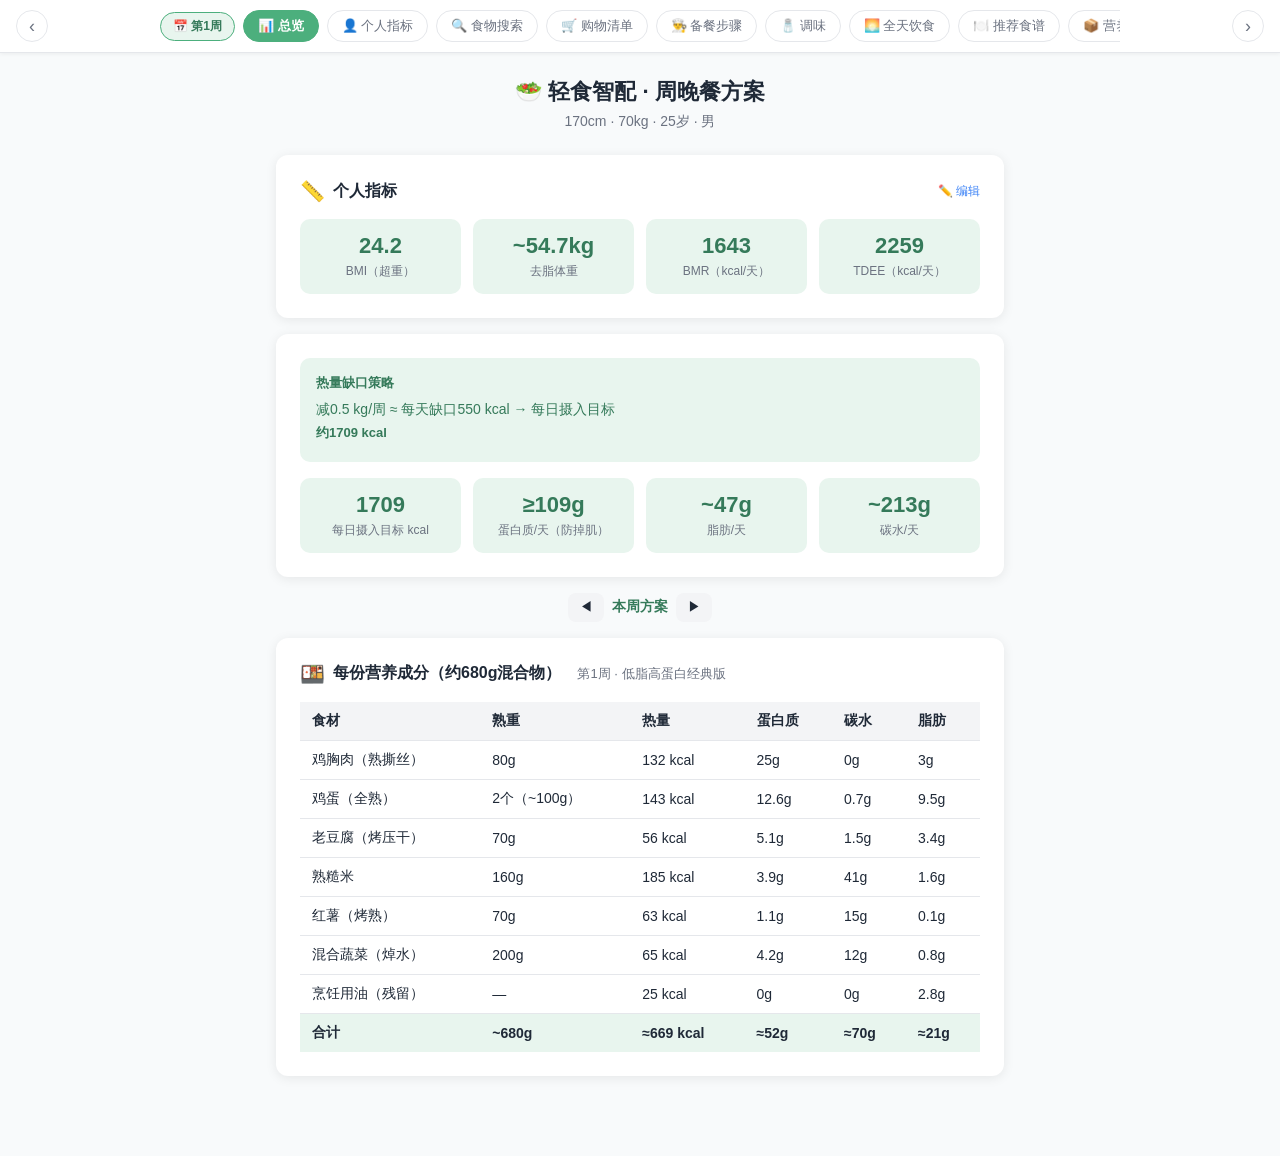
==== commit 7a0fbc19: "feat: add tab scroll, conditional disease tabs, remove reheating, add recipes/food pool features - A" ====
--- a/index.html
+++ b/index.html
@@ -106,19 +106,21 @@
 
 <!-- ═══════════════════ Navigation ═══════════════════ -->
 <nav class="top-nav">
-  <div class="nav-inner">
+  <button class="nav-scroll-btn nav-scroll-left" onclick="scrollNav(-1)" aria-label="向左滚动">‹</button>
+  <div class="nav-inner" id="navInner">
     <div class="nav-week-pill">📅 第<span id="navWeekNum">?</span>周</div>
     <button class="nav-btn active" data-page="overview" onclick="showPage('overview')">📊 总览</button>
     <button class="nav-btn" data-page="profile" onclick="showPage('profile')">👤 个人指标</button>
     <button class="nav-btn" data-page="search" onclick="showPage('search')">🔍 食物搜索</button>
     <button class="nav-btn" data-page="shopping" onclick="showPage('shopping')">🛒 购物清单</button>
     <button class="nav-btn" data-page="prep" onclick="showPage('prep')">👨‍🍳 备餐步骤</button>
-    <button class="nav-btn" data-page="reheat" onclick="showPage('reheat')">🔥 复热</button>
     <button class="nav-btn" data-page="seasoning" onclick="showPage('seasoning')">🧂 调味</button>
     <button class="nav-btn" data-page="diet" onclick="showPage('diet')">🌅 全天饮食</button>
-    <button class="nav-btn" data-page="gout" onclick="showPage('gout')">⚠️ 痛风须知</button>
+    <button class="nav-btn" data-page="gout" onclick="showPage('gout')" data-condition="痛风,高尿酸" style="display:none">⚠️ 痛风须知</button>
+    <button class="nav-btn" data-page="recipes" onclick="showPage('recipes')">🍽️ 推荐食谱</button>
     <button class="nav-btn" data-page="pools" onclick="showPage('pools')">📦 营养池</button>
   </div>
+  <button class="nav-scroll-btn nav-scroll-right" onclick="scrollNav(1)" aria-label="向右滚动">›</button>
 </nav>
 
 <!-- ═══════════════════ PAGE: Overview ═══════════════════ -->
@@ -221,50 +223,12 @@
 </div>
 
 <!-- ═══════════════════ PAGE: Reheat ═══════════════════ -->
-<div id="page-reheat" class="page">
-  <div class="page-wrap">
-    <div class="page-header">
-      <h1>🔥 复热方法</h1>
-      <p>每天只需5分钟，取出即可</p>
-    </div>
-    <div class="card">
-      <div class="card-title"><span class="icon">📦</span>取出前准备</div>
-      <ul class="checklist">
-        <li onclick="toggleCheck(this)"><div class="check-box"></div><span>若为<strong>冷冻份</strong>：提前一天晚上从冷冻转移至冷藏，自然解冻过夜</span></li>
-        <li onclick="toggleCheck(this)"><div class="check-box"></div><span>紧急情况：用微波炉解冻档（先1-2分钟解冻，再正常加热）</span></li>
-      </ul>
-    </div>
-    <div class="card">
-      <div class="card-title"><span class="icon">📡</span>方法A：微波炉（推荐 · 5分钟）</div>
-      <ul class="checklist">
-        <li onclick="toggleCheck(this)"><div class="check-box"></div><span>取出约680g混合物放入微波炉容器</span></li>
-        <li onclick="toggleCheck(this)"><div class="check-box"></div><span>加入 <strong>2-3汤匙水（约30ml）</strong>，加盖或蒙上保鲜膜（防干燥）</span></li>
-        <li onclick="toggleCheck(this)"><div class="check-box"></div><span>高火加热 <strong>3分钟</strong>，取出翻动一次</span></li>
-        <li onclick="toggleCheck(this)"><div class="check-box"></div><span>再高火 <strong>1分钟</strong>，确保中心热透</span></li>
-        <li onclick="toggleCheck(this)"><div class="check-box"></div><span>静置1分钟后加入调味料（见"调味方案"页）</span></li>
-      </ul>
-    </div>
-    <div class="card">
-      <div class="card-title"><span class="icon">💨</span>方法B：空气炸锅（质感更好 · 10分钟）</div>
-      <ul class="checklist">
-        <li onclick="toggleCheck(this)"><div class="check-box"></div><span>解冻后均匀铺在炸篮中（不要堆叠太厚）</span></li>
-        <li onclick="toggleCheck(this)"><div class="check-box"></div><span><strong>160°C</strong> 加热 <strong>8-10分钟</strong>，中途翻动一次</span></li>
-        <li onclick="toggleCheck(this)"><div class="check-box"></div><span>取出装碗，加入调味料</span></li>
-      </ul>
-      <div class="alert alert-orange" style="margin-top:16px">
-        <strong>⚠️ 注意</strong>
-        空气炸锅复热蔬菜会略微变软、鸡胸肉口感偏干，建议在调味时多加1茶匙醋或柠檬汁提升湿润感。
-      </div>
-    </div>
-  </div>
-</div>
-
 <!-- ═══════════════════ PAGE: Seasoning ═══════════════════ -->
 <div id="page-seasoning" class="page">
   <div class="page-wrap">
     <div class="page-header">
       <h1>🧂 调味方案</h1>
-      <p>五天轮换 · 低钠低嘌呤 · 每次复热后加入</p>
+      <p>五天轮换 · 低钠低嘌呤 · 搭配食材使用</p>
     </div>
     <div class="alert alert-green" style="margin-bottom:16px">
       <strong>✅ 调味原则</strong>
@@ -341,7 +305,7 @@
           <div class="meal-time">晚餐<br>18-20时</div>
           <div class="meal-body">
             <strong>备餐（680g混合物 + 调味） <span class="meal-kcal">≈670 kcal</span></strong>
-            称取一份冷藏/解冻混合物，微波复热后按当日调味方案调味<br>
+            称取一份食材，按当日调味方案调味<br>
             <span class="pill pill-green">蛋白质≈52g</span>
           </div>
         </div>
@@ -399,6 +363,65 @@
   </div>
 </div>
 
+<!-- ═══════════════════ PAGE: Recipes ═══════════════════ -->
+<div id="page-recipes" class="page">
+  <div class="page-wrap">
+    <div class="page-header">
+      <h1>🍽️ 每周推荐食谱</h1>
+      <p>从互联网获取健康食谱，自动生成购物清单与备餐步骤</p>
+    </div>
+
+    <!-- Upload recipe from URL -->
+    <div class="card">
+      <div class="card-title"><span class="icon">🔗</span>从URL导入食谱</div>
+      <p style="font-size:13px;color:var(--text-muted);margin-bottom:12px">
+        粘贴食谱网页链接，系统将自动解析食材和步骤信息
+      </p>
+      <div style="display:flex;gap:8px">
+        <input type="text" class="form-input" id="recipeUrlInput" placeholder="粘贴食谱URL（如 https://example.com/recipe/...）" style="flex:1">
+        <button class="btn btn-primary" onclick="RecipeManager.importFromUrl()">导入</button>
+      </div>
+      <div id="recipeImportStatus" style="margin-top:8px"></div>
+    </div>
+
+    <!-- Recommended recipes -->
+    <div class="card">
+      <div class="card-title"><span class="icon">⭐</span>本周推荐食谱</div>
+      <div style="display:flex;gap:8px;margin-bottom:16px">
+        <button class="btn btn-primary" onclick="RecipeManager.fetchRecommendations()">🔄 获取推荐</button>
+        <button class="btn btn-secondary" onclick="RecipeManager.showMyRecipes()">📚 我的食谱</button>
+      </div>
+      <div id="recipeRecommendations">
+        <div class="alert alert-blue">点击"获取推荐"查看本周推荐的健康食谱</div>
+      </div>
+    </div>
+
+    <!-- Recipe detail view (hidden by default) -->
+    <div id="recipeDetailView" style="display:none">
+      <div class="card">
+        <div class="card-title" id="recipeDetailTitle"></div>
+        <div id="recipeDetailContent"></div>
+      </div>
+    </div>
+
+    <!-- Recipe shopping list -->
+    <div id="recipeShoppingList" style="display:none">
+      <div class="card">
+        <div class="card-title"><span class="icon">🛒</span>食谱购物清单</div>
+        <div id="recipeShoppingContent"></div>
+      </div>
+    </div>
+
+    <!-- Recipe prep steps -->
+    <div id="recipePrepSteps" style="display:none">
+      <div class="card">
+        <div class="card-title"><span class="icon">👨‍🍳</span>备餐步骤</div>
+        <div id="recipePrepContent"></div>
+      </div>
+    </div>
+  </div>
+</div>
+
 <!-- ═══════════════════ PAGE: Nutrition Pools ═══════════════════ -->
 <div id="page-pools" class="page">
   <div class="page-wrap">
@@ -417,6 +440,7 @@
       <button class="pool-tab" onclick="showPool('protein')">🥩 蛋白质池</button>
       <button class="pool-tab" onclick="showPool('fat')">🫒 脂肪池</button>
       <button class="pool-tab" onclick="showPool('micro')">🥦 微量元素池</button>
+      <button class="pool-tab" onclick="showPool('myfoods')">⭐ 我的食物池</button>
     </div>
 
     <!-- Carb Pool -->
@@ -512,10 +536,24 @@
               <tr><td>🥕 胡萝卜</td><td>41</td><td>33</td><td>6</td><td>320</td><td><span class="purine-badge purine-low">低</span></td><td>β-胡萝卜素，与油同食吸收好</td></tr>
               <tr><td>🫑 彩椒</td><td>31</td><td>7</td><td>128</td><td>211</td><td><span class="purine-badge purine-low">低</span></td><td>✨维C最高，有助降尿酸</td></tr>
               <tr><td>🍅 番茄</td><td>18</td><td>10</td><td>23</td><td>237</td><td><span class="purine-badge purine-low">低</span></td><td>番茄红素，加热后吸收翻倍</td></tr>
-              <tr><td>🥒 西葫芦</td><td>17</td><td>16</td><td>17</td><td>262</td><td><span class="purine-badge purine-low">低</span></td><td>低热量，冷冻复热口感好</td></tr>
+              <tr><td>🥒 西葫芦</td><td>17</td><td>16</td><td>17</td><td>262</td><td><span class="purine-badge purine-low">低</span></td><td>低热量，口感好</td></tr>
               <tr><td>🥬 小白菜</td><td>13</td><td>90</td><td>28</td><td>178</td><td><span class="purine-badge purine-low">低</span></td><td>铁钙均衡</td></tr>
             </tbody>
           </table>
+        </div>
+      </div>
+    </div>
+
+    <!-- My Foods Pool -->
+    <div id="pool-myfoods" class="pool-panel">
+      <div class="card">
+        <div class="card-title"><span class="icon">⭐</span>我的食物池</div>
+        <div class="alert alert-blue" style="margin-bottom:14px">
+          <strong>💡 个人收藏</strong>
+          通过「🔍 食物搜索」添加的食物会显示在这里，数据来自USDA FoodData Central实时查询。
+        </div>
+        <div id="myFoodsPoolContent">
+          <div class="loading-overlay"><div class="spinner"></div>加载中…</div>
         </div>
       </div>
     </div>
@@ -529,6 +567,7 @@
 <script src="js/food-pool.js"></script>
 <script src="js/week-data.js"></script>
 <script src="js/meal-plan.js"></script>
+<script src="js/recipe-manager.js"></script>
 <script src="js/app.js"></script>
 <script>
   // Initialize meal plan rendering after all modules loaded
--- a/css/style.css
+++ b/css/style.css
@@ -42,6 +42,32 @@
   top: 0;
   z-index: 100;
   box-shadow: 0 1px 4px rgba(0,0,0,0.06);
+  display: flex;
+  align-items: center;
+}
+.nav-scroll-btn {
+  flex-shrink: 0;
+  width: 32px;
+  height: 32px;
+  border-radius: 50%;
+  border: 1.5px solid var(--border);
+  background: var(--white);
+  color: var(--gray);
+  font-size: 18px;
+  cursor: pointer;
+  display: flex;
+  align-items: center;
+  justify-content: center;
+  transition: all .2s;
+  z-index: 2;
+}
+.nav-scroll-btn:hover {
+  border-color: var(--green);
+  color: var(--green-dark);
+  background: var(--green-light);
+}
+@media (max-width: 600px) {
+  .nav-scroll-btn { display: none; }
 }
 .nav-inner {
   max-width: 960px;
